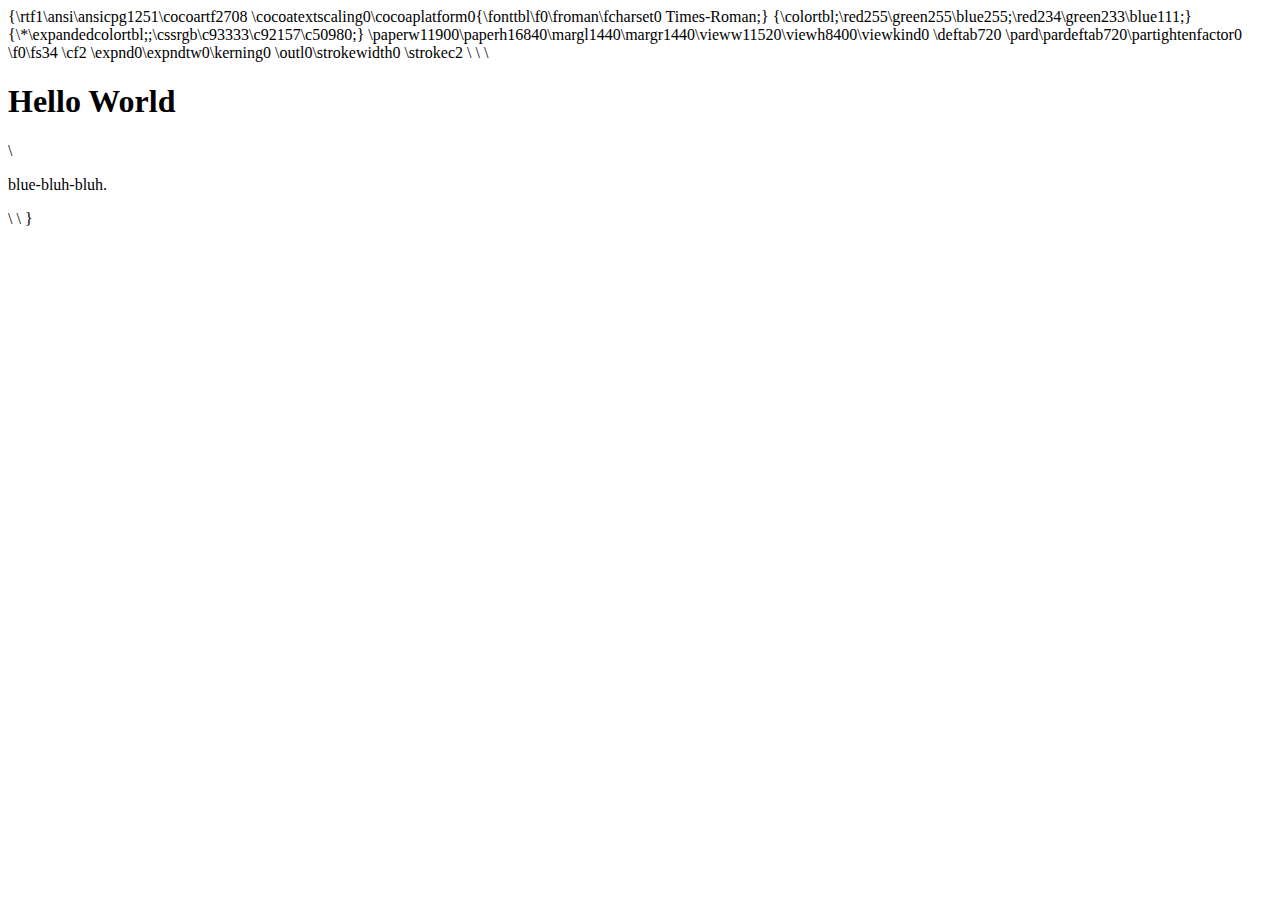
==== index.html @ 49db127b "Add files via upload" ====
{\rtf1\ansi\ansicpg1251\cocoartf2708
\cocoatextscaling0\cocoaplatform0{\fonttbl\f0\froman\fcharset0 Times-Roman;}
{\colortbl;\red255\green255\blue255;\red234\green233\blue111;}
{\*\expandedcolortbl;;\cssrgb\c93333\c92157\c50980;}
\paperw11900\paperh16840\margl1440\margr1440\vieww11520\viewh8400\viewkind0
\deftab720
\pard\pardeftab720\partightenfactor0

\f0\fs34 \cf2 \expnd0\expndtw0\kerning0
\outl0\strokewidth0 \strokec2 <!DOCTYPE html>\
<html>\
<body>\
<h1>Hello World</h1>\
<p>blue-bluh-bluh.</p>\
</body>\
</html>}
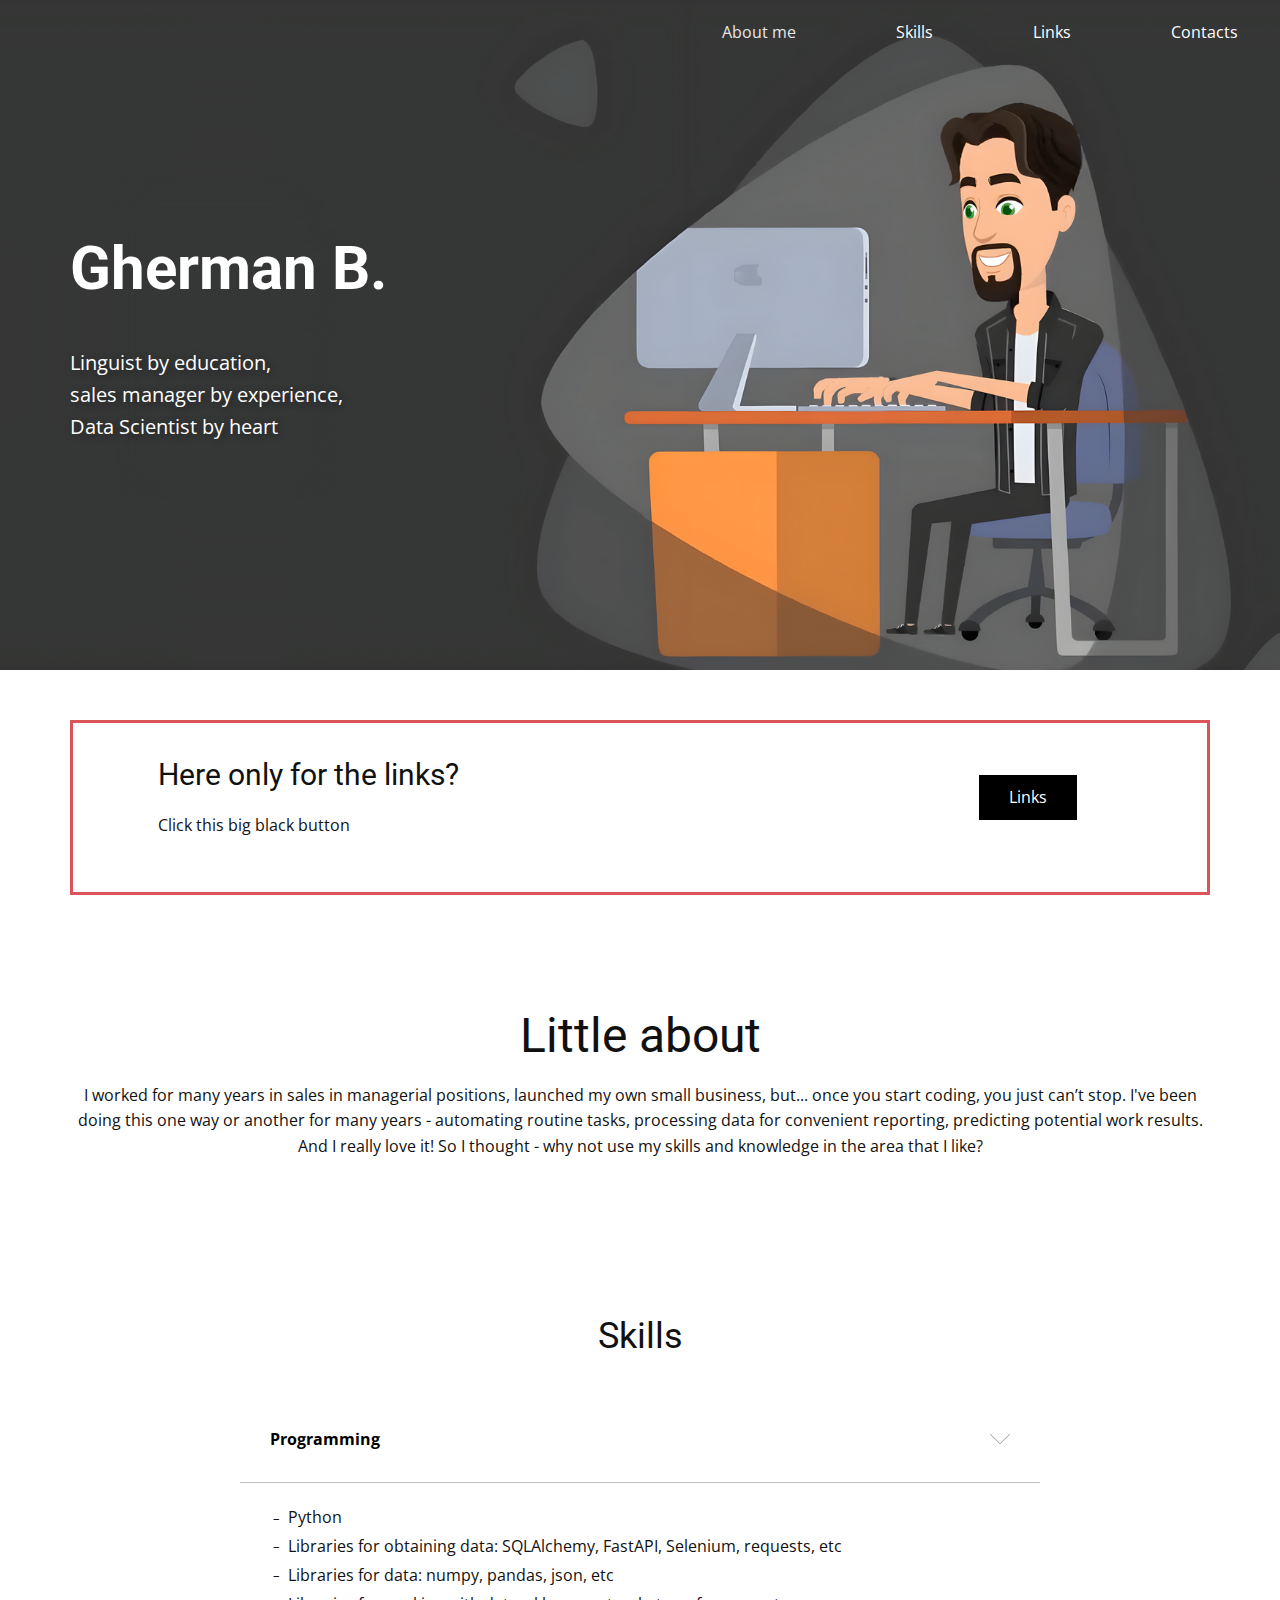
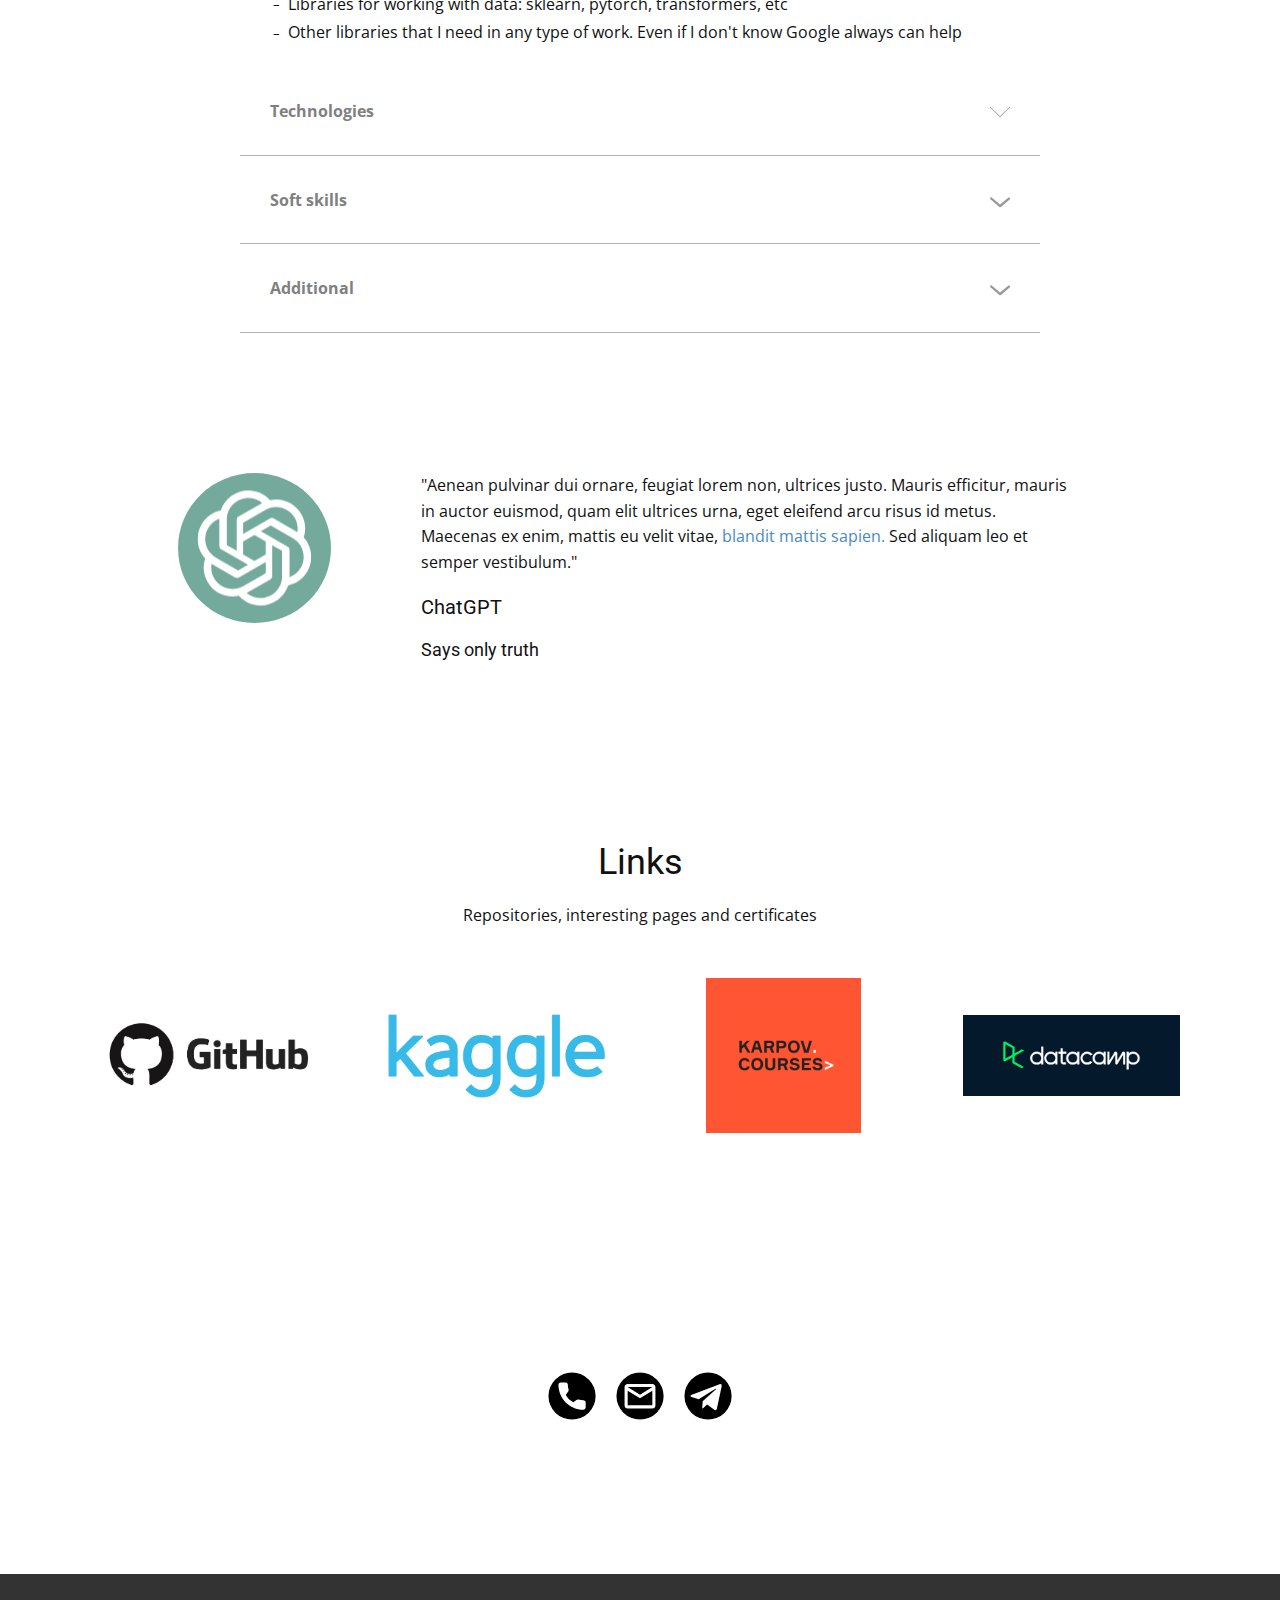
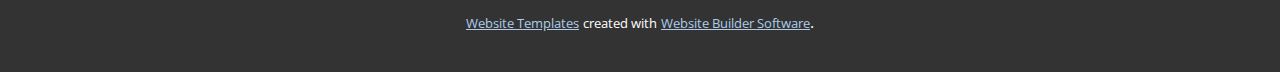
==== commit 28cb1cc6: "Add files via upload" ====
--- a/index.html
+++ b/index.html
@@ -1,16 +1,380 @@
-{\rtf1\ansi\ansicpg1251\cocoartf2708
-\cocoatextscaling0\cocoaplatform0{\fonttbl\f0\froman\fcharset0 Times-Roman;}
-{\colortbl;\red255\green255\blue255;\red234\green233\blue111;}
-{\*\expandedcolortbl;;\cssrgb\c93333\c92157\c50980;}
-\paperw11900\paperh16840\margl1440\margr1440\vieww11520\viewh8400\viewkind0
-\deftab720
-\pard\pardeftab720\partightenfactor0
-
-\f0\fs34 \cf2 \expnd0\expndtw0\kerning0
-\outl0\strokewidth0 \strokec2 <!DOCTYPE html>\
-<html>\
-<body>\
-<h1>Hello World</h1>\
-<p>blue-bluh-bluh.</p>\
-</body>\
-</html>}+<!DOCTYPE html>
+<html style="font-size: 16px;" lang="ru"><head>
+    <meta name="viewport" content="width=device-width, initial-scale=1.0">
+    <meta charset="utf-8">
+    <meta name="keywords" content="​Gherman Bozhko, Sample Headline, Skills, Links, Contacts">
+    <meta name="description" content="">
+    <title>Главная</title>
+    <link rel="stylesheet" href="nicepage.css" media="screen">
+<link rel="stylesheet" href="Главная.css" media="screen">
+    <script class="u-script" type="text/javascript" src="jquery.js" defer=""></script>
+    <script class="u-script" type="text/javascript" src="nicepage.js" defer=""></script>
+    <meta name="generator" content="Nicepage 5.6.9, nicepage.com">
+    <link id="u-theme-google-font" rel="stylesheet" href="https://fonts.googleapis.com/css?family=Roboto:100,100i,300,300i,400,400i,500,500i,700,700i,900,900i|Open+Sans:300,300i,400,400i,500,500i,600,600i,700,700i,800,800i">
+    
+    
+    
+    
+    
+    
+    
+    
+    <script type="application/ld+json">{
+		"@context": "http://schema.org",
+		"@type": "Organization",
+		"name": ""
+}</script>
+    <meta name="theme-color" content="#478ac9">
+    <meta property="og:title" content="Главная">
+    <meta property="og:type" content="website">
+  <meta data-intl-tel-input-cdn-path="intlTelInput/"></head>
+  <body data-home-page="Главная.html" data-home-page-title="Главная" class="u-body u-overlap u-xl-mode" data-lang="ru"><header class="u-clearfix u-header u-valign-middle u-header" id="sec-0383"><nav class="u-menu u-menu-one-level u-offcanvas u-menu-1">
+        <div class="menu-collapse">
+          <a class="u-button-style u-custom-color u-custom-text-color u-nav-link" href="#">
+            <svg class="u-svg-link" viewBox="0 0 24 24"><use xmlns:xlink="http://www.w3.org/1999/xlink" xlink:href="#svg-2e37"></use></svg>
+            <svg class="u-svg-content" version="1.1" id="svg-2e37" viewBox="0 0 16 16" x="0px" y="0px" xmlns:xlink="http://www.w3.org/1999/xlink" xmlns="http://www.w3.org/2000/svg"><g><rect y="1" width="16" height="2"></rect><rect y="7" width="16" height="2"></rect><rect y="13" width="16" height="2"></rect>
+</g></svg>
+          </a>
+        </div>
+        <div class="u-custom-menu u-nav-container">
+          <ul class="u-nav u-unstyled u-nav-1"><li class="u-nav-item"><a class="u-button-style u-nav-link u-text-white" href="Главная.html#carousel_b195" style="padding: 24px 50px;">About me</a>
+</li><li class="u-nav-item"><a class="u-button-style u-nav-link u-text-white" href="Главная.html#sec-d1c3" style="padding: 24px 50px;">Skills</a>
+</li><li class="u-nav-item"><a class="u-button-style u-nav-link u-text-white" href="Главная.html#sec-1543" style="padding: 24px 50px;">Links</a>
+</li><li class="u-nav-item"><a class="u-button-style u-nav-link u-text-white" href="Главная.html#sec-2465" style="padding: 24px 42px 24px 50px;">Contacts</a>
+</li></ul>
+        </div>
+        <div class="u-custom-menu u-nav-container-collapse">
+          <div class="u-black u-container-style u-inner-container-layout u-opacity u-opacity-95 u-sidenav">
+            <div class="u-inner-container-layout u-sidenav-overflow">
+              <div class="u-menu-close"></div>
+              <ul class="u-align-center u-nav u-popupmenu-items u-unstyled u-nav-2"><li class="u-nav-item"><a class="u-button-style u-nav-link" href="Главная.html#carousel_b195">About me</a>
+</li><li class="u-nav-item"><a class="u-button-style u-nav-link" href="Главная.html#sec-d1c3">Skills</a>
+</li><li class="u-nav-item"><a class="u-button-style u-nav-link" href="Главная.html#sec-1543">Links</a>
+</li><li class="u-nav-item"><a class="u-button-style u-nav-link" href="Главная.html#sec-2465">Contacts</a>
+</li></ul>
+            </div>
+          </div>
+          <div class="u-black u-menu-overlay u-opacity u-opacity-70"></div>
+        </div>
+      </nav></header>
+    <section class="u-align-center u-clearfix u-container-align-left-lg u-container-align-left-xl u-container-align-left-xxl u-image u-uploaded-video u-section-1" id="carousel_b195" data-image-width="3840" data-image-height="1832">
+      <div class="u-clearfix u-sheet u-valign-middle-xxl u-sheet-1">
+        <h1 class="u-align-left u-text u-text-body-alt-color u-text-1"><b> Gherman B.</b>
+        </h1>
+        <p class="u-align-left u-large-text u-text u-text-body-alt-color u-text-variant u-text-2"> Linguist by education,&nbsp;<br>sales manager by experience,&nbsp;<br>Data Scientist by heart
+        </p>
+      </div>
+      <style data-mode="XXL" data-visited="true">@media (max-width: 0px) {
+  .u-block-a1af-31 {
+    background-image: linear-gradient(0deg, rgba(0,0,0,0.1), rgba(0,0,0,0.1)), url("images/cvvcv-min.jpg");
+    background-position: 50% 50%;
+  }
+  .u-section-1 .u-sheet-1 {
+    min-height: 702px;
+  }
+  .u-section-1 .u-text-1 {
+    margin-top: 60px;
+    margin-right: 518px;
+    margin-bottom: 0;
+    margin-left: 0;
+    font-weight: 700;
+  }
+  .u-section-1 .u-text-2 {
+    text-shadow: 2px 2px 8px rgba(0,0,0,0.4);
+    margin-top: 45px;
+    margin-right: 678px;
+    margin-bottom: 0;
+    margin-left: 0;
+  }
+  .u-block-a1af-55 {
+    font-size: 1.125rem;
+    margin-top: 32px;
+    margin-right: auto;
+    margin-bottom: 0;
+    margin-left: 0;
+  }
+  .u-block-a1af-56 {
+    border-style: solid;
+    padding-top: 0;
+    padding-bottom: 0;
+    padding-left: 0;
+    padding-right: 0;
+  }
+   .u-section-1 {
+    font-weight: 700;
+    text-transform: uppercase;
+    font-size: 1rem;
+    letter-spacing: 3px;
+    background-image: none;
+    border-style: solid;
+    align-self: center;
+    margin-top: 45px;
+    margin-right: auto;
+    margin-bottom: 60px;
+    margin-left: 0;
+    padding-top: 17px;
+    padding-right: 46px;
+    padding-bottom: 17px;
+    padding-left: 45px;
+  }
+  .u-block-a1af-60 {
+    font-size: 1.2667em;
+    vertical-align: 0px;
+  }
+}</style>
+    </section>
+    <section class="u-clearfix u-section-2" id="sec-2b95">
+      <div class="u-clearfix u-sheet u-sheet-1">
+        <div class="u-align-left u-border-3 u-border-color-2-base u-expanded-width u-left-0 u-shape u-shape-1"></div>
+        <div class="u-clearfix u-layout-wrap u-layout-wrap-1">
+          <div class="u-layout">
+            <div class="u-layout-row">
+              <div class="u-align-center-sm u-align-center-xs u-align-left-lg u-align-left-md u-align-left-xl u-container-style u-layout-cell u-left-cell u-size-43 u-layout-cell-1">
+                <div class="u-container-layout u-valign-middle u-container-layout-1">
+                  <h3 class="u-text u-text-default u-text-1">Here only for the links?</h3>
+                  <p class="u-text u-text-2">Click this big black button</p>
+                </div>
+              </div>
+              <div class="u-align-left u-container-style u-layout-cell u-right-cell u-size-17 u-layout-cell-2">
+                <div class="u-container-layout u-valign-middle u-container-layout-2">
+                  <a href="#" class="u-black u-btn u-button-style u-btn-1">Links<br>
+                  </a>
+                </div>
+              </div>
+            </div>
+          </div>
+        </div>
+      </div>
+    </section>
+    <section class="u-align-left u-clearfix u-section-3" id="sec-bc5b">
+      <div class="u-clearfix u-sheet u-sheet-1">
+        <div class="fr-view u-clearfix u-rich-text u-text u-text-1">
+          <h1 style="text-align: center;">Little about</h1>
+          <p style="text-align: center;">I worked for many years in sales in managerial positions, launched my own small business, but... once you start coding, you just can’t stop. I've been doing this one way or another for many years - automating routine tasks, processing data for convenient reporting, predicting potential work results. And I really love it! So I thought - why not use my skills and knowledge in the area that I like?</p>
+        </div>
+      </div>
+    </section>
+    <section class="u-align-center u-clearfix u-white u-section-4" id="sec-d1c3">
+      <div class="u-clearfix u-sheet u-valign-top u-sheet-1">
+        <h2 class="u-text u-text-default u-text-1">Skills<br>
+        </h2>
+        <div class="u-accordion u-spacing-2 u-accordion-1">
+          <div class="u-accordion-item">
+            <a class="active u-accordion-link u-border-1 u-border-active-grey-25 u-border-grey-30 u-border-hover-grey-30 u-border-no-left u-border-no-right u-border-no-top u-button-style u-text-active-black u-text-grey-50 u-text-hover-black u-accordion-link-1" id="link-accordion-7c0e" aria-controls="accordion-7c0e" aria-selected="true">
+              <span class="u-accordion-link-text">Programming</span><span class="u-accordion-link-icon u-icon u-text-grey-40 u-icon-1"><svg class="u-svg-link" preserveAspectRatio="xMidYMin slice" viewBox="0 0 512 512" style=""><use xmlns:xlink="http://www.w3.org/1999/xlink" xlink:href="#svg-efea"></use></svg><svg xmlns="http://www.w3.org/2000/svg" xmlns:xlink="http://www.w3.org/1999/xlink" version="1.1" xml:space="preserve" class="u-svg-content" viewBox="0 0 512 512" x="0px" y="0px" id="svg-efea" style="enable-background:new 0 0 512 512;"><g><g><path d="M509.121,125.966c-3.838-3.838-10.055-3.838-13.893,0L256.005,365.194L16.771,125.966c-3.838-3.838-10.055-3.838-13.893,0    c-3.838,3.838-3.838,10.055,0,13.893l246.18,246.175c1.842,1.842,4.337,2.878,6.947,2.878c2.61,0,5.104-1.036,6.946-2.878    l246.17-246.175C512.959,136.021,512.959,129.804,509.121,125.966z"></path>
+</g>
+</g></svg></span>
+            </a>
+            <div class="u-accordion-active u-accordion-pane u-align-left u-container-style u-accordion-pane-1" id="accordion-7c0e" aria-labelledby="link-accordion-7c0e">
+              <div class="u-container-layout u-valign-top u-container-layout-1">
+                <ul class="u-custom-list u-text u-text-2">
+                  <li>
+                    <div class="u-list-icon">
+                      <div xmlns="http://www.w3.org/2000/svg" xmlns:xlink="http://www.w3.org/1999/xlink" version="1.1" xml:space="preserve" class="u-svg-content">–</div>
+                    </div>Python
+                  </li>
+                  <li>
+                    <div class="u-list-icon">
+                      <div xmlns="http://www.w3.org/2000/svg" xmlns:xlink="http://www.w3.org/1999/xlink" version="1.1" xml:space="preserve" class="u-svg-content">–</div>
+                    </div>Libraries for obtaining data: SQLAlchemy, FastAPI, Selenium, requests, etc
+                  </li>
+                  <li>
+                    <div class="u-list-icon">
+                      <div xmlns="http://www.w3.org/2000/svg" xmlns:xlink="http://www.w3.org/1999/xlink" version="1.1" xml:space="preserve" class="u-svg-content">–</div>
+                    </div>Libraries for data: numpy, pandas, json, etc
+                  </li>
+                  <li>
+                    <div class="u-list-icon">
+                      <div xmlns="http://www.w3.org/2000/svg" xmlns:xlink="http://www.w3.org/1999/xlink" version="1.1" xml:space="preserve" class="u-svg-content">–</div>
+                    </div>Libraries for working with data: sklearn, pytorch, transformers, etc
+                  </li>
+                  <li>
+                    <div class="u-list-icon">
+                      <div xmlns="http://www.w3.org/2000/svg" xmlns:xlink="http://www.w3.org/1999/xlink" version="1.1" xml:space="preserve" class="u-svg-content">–</div>
+                    </div>Other libraries that I need in any type of work. Even if I don't know Google always can help
+                  </li>
+                </ul>
+              </div>
+            </div>
+          </div>
+          <div class="u-accordion-item">
+            <a class="u-accordion-link u-border-1 u-border-active-grey-25 u-border-grey-30 u-border-hover-grey-30 u-border-no-left u-border-no-right u-border-no-top u-button-style u-text-active-black u-text-grey-50 u-text-hover-black u-accordion-link-2" id="link-accordion-05cb" aria-controls="accordion-05cb" aria-selected="false">
+              <span class="u-accordion-link-text">Technologies<br>
+              </span><span class="u-accordion-link-icon u-icon u-text-grey-40 u-icon-2"><svg class="u-svg-link" preserveAspectRatio="xMidYMin slice" viewBox="0 0 512 512" style=""><use xmlns:xlink="http://www.w3.org/1999/xlink" xlink:href="#svg-6ce4"></use></svg><svg xmlns="http://www.w3.org/2000/svg" xmlns:xlink="http://www.w3.org/1999/xlink" version="1.1" xml:space="preserve" class="u-svg-content" viewBox="0 0 512 512" x="0px" y="0px" id="svg-6ce4" style="enable-background:new 0 0 512 512;"><g><g><path d="M509.121,125.966c-3.838-3.838-10.055-3.838-13.893,0L256.005,365.194L16.771,125.966c-3.838-3.838-10.055-3.838-13.893,0    c-3.838,3.838-3.838,10.055,0,13.893l246.18,246.175c1.842,1.842,4.337,2.878,6.947,2.878c2.61,0,5.104-1.036,6.946-2.878    l246.17-246.175C512.959,136.021,512.959,129.804,509.121,125.966z"></path>
+</g>
+</g></svg></span>
+            </a>
+            <div class="u-accordion-pane u-align-left u-container-style u-accordion-pane-2" id="accordion-05cb" aria-labelledby="link-accordion-05cb">
+              <div class="u-container-layout u-container-layout-2">
+                <ul class="u-custom-list u-text u-text-3">
+                  <li>
+                    <div class="u-list-icon">
+                      <div xmlns="http://www.w3.org/2000/svg" xmlns:xlink="http://www.w3.org/1999/xlink" version="1.1" xml:space="preserve" class="u-svg-content">–</div>
+                    </div>Linux
+                  </li>
+                  <li>
+                    <div class="u-list-icon">
+                      <div xmlns="http://www.w3.org/2000/svg" xmlns:xlink="http://www.w3.org/1999/xlink" version="1.1" xml:space="preserve" class="u-svg-content">–</div>
+                    </div>Docker
+                  </li>
+                  <li>
+                    <div class="u-list-icon">
+                      <div xmlns="http://www.w3.org/2000/svg" xmlns:xlink="http://www.w3.org/1999/xlink" version="1.1" xml:space="preserve" class="u-svg-content">–</div>
+                    </div>Git
+                  </li>
+                  <li>
+                    <div class="u-list-icon">
+                      <div xmlns="http://www.w3.org/2000/svg" xmlns:xlink="http://www.w3.org/1999/xlink" version="1.1" xml:space="preserve" class="u-svg-content">–</div>
+                    </div>Pyspark
+                  </li>
+                  <li>
+                    <div class="u-list-icon">
+                      <div xmlns="http://www.w3.org/2000/svg" xmlns:xlink="http://www.w3.org/1999/xlink" version="1.1" xml:space="preserve" class="u-svg-content">–</div>
+                    </div>Clickhouse, PostgreSQL
+                  </li>
+                </ul>
+              </div>
+            </div>
+          </div>
+          <div class="u-accordion-item">
+            <a class="u-accordion-link u-border-1 u-border-active-grey-25 u-border-grey-30 u-border-hover-grey-30 u-border-no-left u-border-no-right u-border-no-top u-button-style u-text-active-black u-text-grey-50 u-text-hover-black u-accordion-link-3" id="link-bc52" aria-controls="bc52" aria-selected="false">
+              <span class="u-accordion-link-text">Soft skills</span><span class="u-accordion-link-icon u-icon u-text-grey-40 u-icon-3"><svg class="u-svg-link" preserveAspectRatio="xMidYMin slice" viewBox="0 0 16 16" style=""><use xmlns:xlink="http://www.w3.org/1999/xlink" xlink:href="#svg-3b25"></use></svg><svg class="u-svg-content" viewBox="0 0 16 16" x="0px" y="0px" id="svg-3b25"><path d="M8,10.7L1.6,5.3c-0.4-0.4-1-0.4-1.3,0c-0.4,0.4-0.4,0.9,0,1.3l7.2,6.1c0.1,0.1,0.4,0.2,0.6,0.2s0.4-0.1,0.6-0.2l7.1-6
+	c0.4-0.4,0.4-0.9,0-1.3c-0.4-0.4-1-0.4-1.3,0L8,10.7z"></path></svg></span>
+            </a>
+            <div class="u-accordion-pane u-align-left u-container-style u-accordion-pane-3" id="bc52" aria-labelledby="link-bc52">
+              <div class="u-container-layout u-container-layout-3">
+                <ul class="u-custom-list u-text u-text-default u-text-4">
+                  <li>
+                    <div class="u-list-icon">
+                      <div>●</div>
+                    </div>Management
+                  </li>
+                  <li>
+                    <div class="u-list-icon">
+                      <div>●</div>
+                    </div>Presentation
+                  </li>
+                  <li>
+                    <div class="u-list-icon">
+                      <div>●</div>
+                    </div>Teaching
+                  </li>
+                </ul>
+              </div>
+            </div>
+          </div>
+          <div class="u-accordion-item">
+            <a class="u-accordion-link u-border-1 u-border-active-grey-25 u-border-grey-30 u-border-hover-grey-30 u-border-no-left u-border-no-right u-border-no-top u-button-style u-text-active-black u-text-grey-50 u-text-hover-black u-accordion-link-4" id="link-038f" aria-controls="038f" aria-selected="false">
+              <span class="u-accordion-link-text">Additional</span><span class="u-accordion-link-icon u-icon u-text-grey-40 u-icon-4"><svg class="u-svg-link" preserveAspectRatio="xMidYMin slice" viewBox="0 0 16 16" style=""><use xmlns:xlink="http://www.w3.org/1999/xlink" xlink:href="#svg-9048"></use></svg><svg class="u-svg-content" viewBox="0 0 16 16" x="0px" y="0px" id="svg-9048"><path d="M8,10.7L1.6,5.3c-0.4-0.4-1-0.4-1.3,0c-0.4,0.4-0.4,0.9,0,1.3l7.2,6.1c0.1,0.1,0.4,0.2,0.6,0.2s0.4-0.1,0.6-0.2l7.1-6
+	c0.4-0.4,0.4-0.9,0-1.3c-0.4-0.4-1-0.4-1.3,0L8,10.7z"></path></svg></span>
+            </a>
+            <div class="u-accordion-pane u-align-left u-container-style u-accordion-pane-4" id="038f" aria-labelledby="link-038f">
+              <div class="u-container-layout u-container-layout-4">
+                <ul class="u-text u-text-default u-text-5">
+                  <li>Languages: English - C1, Spanish - B2</li>
+                  <li>Business KPI understanding</li>
+                  <li>Creativity</li>
+                  <li>Memes making :)</li>
+                </ul>
+              </div>
+            </div>
+          </div>
+        </div>
+      </div>
+    </section>
+    <section class="u-clearfix u-section-5" id="sec-777d">
+      <div class="u-clearfix u-sheet u-sheet-1">
+        <div class="u-clearfix u-expanded-width-md u-expanded-width-sm u-expanded-width-xs u-gutter-0 u-layout-wrap u-layout-wrap-1">
+          <div class="u-layout">
+            <div class="u-layout-row">
+              <div class="u-align-center-sm u-align-center-xs u-align-left-lg u-align-left-md u-align-left-xl u-container-style u-layout-cell u-left-cell u-size-13 u-layout-cell-1">
+                <div class="u-container-layout u-valign-middle-sm u-valign-middle-xs u-valign-top-lg u-valign-top-xl u-container-layout-1">
+                  <div alt="" class="u-align-left u-expanded-width-lg u-expanded-width-md u-expanded-width-xl u-image u-image-circle u-image-1" src="" data-image-width="2406" data-image-height="2406"></div>
+                </div>
+              </div>
+              <div class="u-align-center-sm u-align-center-xs u-align-left-lg u-align-left-md u-align-left-xl u-container-style u-layout-cell u-right-cell u-size-47 u-layout-cell-2">
+                <div class="u-container-layout u-valign-top u-container-layout-2">
+                  <p class="u-text u-text-1">"Aenean pulvinar dui ornare, feugiat lorem non, ultrices justo. Mauris efficitur, mauris in auctor euismod, quam elit ultrices urna, eget eleifend arcu risus id metus. Maecenas ex enim, mattis eu velit vitae, <a href="" class="u-btn u-button-style u-none u-text-palette-1-base u-btn-1">blandit mattis sapien.</a> Sed aliquam leo et semper vestibulum." 
+                  </p>
+                  <h5 class="u-text u-text-2">ChatGPT</h5>
+                  <h6 class="u-text u-text-3">Says only truth</h6>
+                </div>
+              </div>
+            </div>
+          </div>
+        </div>
+      </div>
+    </section>
+    <section class="u-align-center u-clearfix u-section-6" id="sec-1543">
+      <div class="u-clearfix u-sheet u-sheet-1">
+        <h2 class="u-text u-text-default u-text-1">Links</h2>
+        <p class="u-text u-text-2">Repositories, interesting pages and certificates</p>
+        <div class="u-expanded-width u-list u-list-1">
+          <div class="u-repeater u-repeater-1">
+            <div class="u-container-style u-list-item u-repeater-item" data-href="https://github.com/GhermanB/" data-target="_blank">
+              <div class="u-container-layout u-similar-container u-container-layout-1">
+                <img alt="" class="u-expanded-width u-image u-image-contain u-image-default u-image-1" data-image-width="1150" data-image-height="465" src="images/pngimg.com-github_PNG15.png">
+              </div>
+            </div>
+            <div class="u-container-style u-list-item u-repeater-item" data-href="https://www.kaggle.com/ghermanb" data-target="_blank">
+              <div class="u-container-layout u-similar-container u-container-layout-2">
+                <img alt="" class="u-expanded-width u-image u-image-contain u-image-default u-image-2" data-image-width="668" data-image-height="258" src="images/Kaggle_logo.png">
+              </div>
+            </div>
+            <div class="u-container-style u-list-item u-repeater-item" data-href="https://lab.karpov.courses/live_certificate/5e256c0e-0bf7-46e7-8989-8a14fe98bd69/" data-target="_blank">
+              <div class="u-container-layout u-similar-container u-container-layout-3">
+                <img alt="" class="u-expanded-width u-image u-image-contain u-image-default u-image-3" data-image-width="1680" data-image-height="1680" src="images/logo_DS.png">
+              </div>
+            </div>
+            <div class="u-container-style u-list-item u-repeater-item" data-href="https://www.datacamp.com/profile/ghermanb" data-target="_blank">
+              <div class="u-container-layout u-similar-container u-container-layout-4">
+                <img alt="" class="u-expanded-width u-image u-image-contain u-image-default u-image-4" data-image-width="1200" data-image-height="450" src="images/DC_New_mugdv8.webp">
+              </div>
+            </div>
+          </div>
+        </div>
+      </div>
+    </section>
+    <section class="u-clearfix u-section-7" id="sec-2465">
+      <div class="u-clearfix u-sheet u-valign-middle u-sheet-1">
+        <div class="u-clearfix u-expanded-width u-layout-wrap u-layout-wrap-1">
+          <div class="u-gutter-0 u-layout">
+            <div class="u-layout-row">
+              <div class="u-align-left-sm u-align-left-xs u-align-right-lg u-align-right-md u-align-right-xl u-container-style u-layout-cell u-right-cell u-size-60 u-layout-cell-1">
+                <div class="u-container-layout u-valign-middle u-container-layout-1">
+                  <div class="u-social-icons u-spacing-20 u-social-icons-1">
+                    <a class="u-social-url" target="_blank" data-type="Phone" title="Phone" href="tel:+79962300711"><span class="u-icon u-social-icon u-social-phone u-text-black u-icon-1"><svg class="u-svg-link" preserveAspectRatio="xMidYMin slice" viewBox="0 0 112 112" style=""><use xmlns:xlink="http://www.w3.org/1999/xlink" xlink:href="#svg-79ac"></use></svg><svg class="u-svg-content" viewBox="0 0 112 112" x="0" y="0" id="svg-79ac"><circle fill="currentColor" cx="56.1" cy="56.1" r="55"></circle><path fill="#FFFFFF" d="M82.7,66c-3.9,0-7.7-0.6-11.3-1.8c-1.8-0.6-4,0-5,1.1l-7.1,5.4c-8.3-4.4-13.4-9.5-17.7-17.7l5.2-7
+	c1.4-1.4,1.8-3.3,1.3-5.2c-1.2-3.6-1.8-7.5-1.8-11.3c0-2.8-2.3-5.1-5.1-5.1H29.5c-2.8,0-5.1,2.3-5.1,5.1c0,32.2,26.2,58.4,58.4,58.4
+	c2.8,0,5.1-2.3,5.1-5.1V71.1C87.8,68.3,85.6,66,82.7,66z"></path></svg></span>
+                    </a>
+                    <a class="u-social-url" target="_blank" data-type="Email" title="Email" href="mailto:bozhko.gherman@gmail.com"><span class="u-icon u-social-email u-social-icon u-text-black u-icon-2"><svg class="u-svg-link" preserveAspectRatio="xMidYMin slice" viewBox="0 0 112 112" style=""><use xmlns:xlink="http://www.w3.org/1999/xlink" xlink:href="#svg-de93"></use></svg><svg class="u-svg-content" viewBox="0 0 112 112" x="0" y="0" id="svg-de93"><circle fill="currentColor" cx="56.1" cy="56.1" r="55"></circle><path id="path3864" fill="#FFFFFF" d="M27.2,28h57.6c4,0,7.2,3.2,7.2,7.2l0,0v42.7c0,3.9-3.2,7.2-7.2,7.2l0,0H27.2
+	c-4,0-7.2-3.2-7.2-7.2V35.2C20,31.1,23.2,28,27.2,28 M56,52.9l28.8-17.8H27.2L56,52.9 M27.2,77.7h57.6V43.5L56,61.3L27.2,43.5V77.7z
+	"></path></svg></span>
+                    </a>
+                    <a class="u-social-url" target="_blank" data-type="Telegram" title="Telegram" href="https://t.me/ghermanb"><span class="u-icon u-social-icon u-social-telegram u-text-black u-icon-3"><svg class="u-svg-link" preserveAspectRatio="xMidYMin slice" viewBox="0 0 112 112" style=""><use xmlns:xlink="http://www.w3.org/1999/xlink" xlink:href="#svg-7a63"></use></svg><svg class="u-svg-content" viewBox="0 0 112 112" x="0" y="0" id="svg-7a63"><circle fill="currentColor" cx="56.1" cy="56.1" r="55"></circle><path fill="#FFFFFF" d="M18.4,53.2l64.7-24.9c3-1.1,5.6,0.7,4.7,5.3l0,0l-11,51.8c-0.8,3.7-3,4.6-6.1,2.8L53.9,75.8l-8.1,7.8
+	c-0.9,0.9-1.7,1.6-3.4,1.6l1.2-17l31.1-28c1.4-1.2-0.3-1.9-2.1-0.7L34.2,63.7l-16.6-5.2C14,57.4,14,54.9,18.4,53.2L18.4,53.2z"></path></svg></span>
+                    </a>
+                  </div>
+                </div>
+              </div>
+            </div>
+          </div>
+        </div>
+      </div>
+    </section>
+    
+    
+    
+    <section class="u-backlink u-clearfix u-grey-80">
+      <a class="u-link" href="https://nicepage.com/website-templates" target="_blank">
+        <span>Website Templates</span>
+      </a>
+      <p class="u-text">
+        <span>created with</span>
+      </p>
+      <a class="u-link" href="" target="_blank">
+        <span>Website Builder Software</span>
+      </a>. 
+    </section>
+  
+</body></html>--- a/nicepage.css
+++ b/nicepage.css
@@ -0,0 +1,41360 @@
+@charset "UTF-8";
+.u-hidden-block {
+  visibility: hidden!important;
+}
+.u-locked-block {
+  pointer-events: none!important;
+}
+/*! normalize.css v4.1.1 | MIT License | github.com/necolas/normalize.css */
+html {
+  font-family: sans-serif;
+  -ms-text-size-adjust: 100%;
+  -webkit-text-size-adjust: 100%;
+}
+body {
+  margin: 0;
+}
+article,
+aside,
+details,
+figcaption,
+figure,
+footer,
+header,
+main,
+menu,
+nav,
+section,
+summary {
+  display: block;
+}
+audio,
+canvas,
+progress,
+video {
+  display: inline-block;
+}
+audio:not([controls]) {
+  display: none;
+  height: 0;
+}
+progress {
+  vertical-align: baseline;
+}
+template,
+[hidden] {
+  display: none;
+}
+a {
+  background-color: transparent;
+  -webkit-text-decoration-skip: objects;
+}
+a:active,
+a:hover {
+  outline-width: 0;
+}
+abbr[title] {
+  border-bottom: none;
+  text-decoration: underline;
+}
+b,
+strong {
+  font-weight: inherit;
+  font-weight: bold;
+}
+dfn {
+  font-style: italic;
+}
+h1 {
+  font-size: 2em;
+  margin: 0.67em 0;
+}
+mark {
+  background-color: #ff0;
+  color: #000;
+}
+small {
+  font-size: 80%;
+}
+sub,
+sup {
+  font-size: 75%;
+  line-height: 0;
+  position: relative;
+  vertical-align: baseline;
+}
+sub {
+  bottom: -0.25em;
+}
+sup {
+  top: -0.5em;
+}
+img {
+  border-style: none;
+}
+svg:not(:root) {
+  overflow: hidden;
+}
+code,
+kbd,
+pre,
+samp {
+  font-family: monospace,monospace;
+  font-size: 1em;
+}
+hr {
+  box-sizing: content-box;
+  height: 0;
+  overflow: visible;
+}
+button,
+input,
+optgroup,
+select,
+textarea {
+  color: inherit;
+  font: inherit;
+  margin: 0;
+}
+optgroup {
+  font-weight: 700;
+}
+button,
+input {
+  overflow: visible;
+}
+button,
+select {
+  text-transform: none;
+}
+button,
+html [type="button"],
+[type="reset"],
+[type="submit"] {
+  -webkit-appearance: button;
+}
+button::-moz-focus-inner,
+[type="button"]::-moz-focus-inner,
+[type="reset"]::-moz-focus-inner,
+[type="submit"]::-moz-focus-inner {
+  border-style: none;
+  padding: 0;
+}
+button:-moz-focusring,
+[type="button"]:-moz-focusring,
+[type="reset"]:-moz-focusring,
+[type="submit"]:-moz-focusring {
+  outline: 1px dotted ButtonText;
+}
+fieldset {
+  border: 1px solid silver;
+  margin: 0 2px;
+  padding: 0.35em 0.625em 0.75em;
+}
+legend {
+  box-sizing: border-box;
+  color: inherit;
+  display: table;
+  max-width: 100%;
+  padding: 0;
+  white-space: normal;
+}
+textarea {
+  overflow: auto;
+  outline: none;
+}
+button,
+select,
+input,
+textarea {
+  outline: none;
+}
+[type="checkbox"],
+[type="radio"] {
+  box-sizing: border-box;
+  padding: 0;
+}
+[type="number"]::-webkit-inner-spin-button,
+[type="number"]::-webkit-outer-spin-button {
+  height: auto;
+}
+[type="search"] {
+  -webkit-appearance: textfield;
+  outline-offset: -2px;
+}
+[type="search"]::-webkit-search-cancel-button,
+[type="search"]::-webkit-search-decoration {
+  -webkit-appearance: none;
+}
+::-webkit-input-placeholder {
+  color: inherit;
+  opacity: 0.54;
+}
+::-webkit-file-upload-button {
+  -webkit-appearance: button;
+  font: inherit;
+}
+ul,
+ol {
+  padding-left: 20px;
+}
+/* Fade effect */
+/* Over effect */
+/* Slide effect */
+/* Over and Slide effect */
+/* Flip Left effect */
+/* Flip Right effect */
+/* Flip Top effect */
+/* Flip Bottom effect */
+/* Wobble Left effect */
+/* Wobble Right effect */
+/* Wobble top effect */
+/* Wobble bottom effect */
+/* Zoom and Rotate Effects */
+/* Utility */
+.u-over-slide {
+  position: absolute;
+  left: 0;
+  top: 0;
+  width: 100%;
+  height: 100%;
+}
+.u-background-effect {
+  overflow: hidden;
+}
+.u-background-effect ~ .u-container-layout {
+  cursor: pointer;
+}
+/* Fade effect */
+.u-effect-fade .u-over-slide {
+  opacity: 0;
+  transition: all 500ms ease;
+}
+.u-effect-fade:hover .u-over-slide,
+.u-effect-fade.u-effect-active .u-over-slide {
+  opacity: 1;
+}
+/* Over effect */
+.u-effect-over-left .u-over-slide {
+  transform: translate(-100%, 0);
+  transition: all 500ms ease;
+}
+.u-effect-over-left:hover .u-over-slide,
+.u-effect-over-left.u-effect-active .u-over-slide {
+  transform: translate(0, 0);
+}
+.u-effect-over-right .u-over-slide {
+  transform: translate(100%, 0);
+  transition: all 500ms ease;
+}
+.u-effect-over-right:hover .u-over-slide,
+.u-effect-over-right.u-effect-active .u-over-slide {
+  transform: translate(0, 0);
+}
+.u-effect-over-top .u-over-slide {
+  transform: translate(0, -100%);
+  transition: all 500ms ease;
+}
+.u-effect-over-top:hover .u-over-slide,
+.u-effect-over-top.u-effect-active .u-over-slide {
+  transform: translate(0, 0);
+}
+.u-effect-over-bottom .u-over-slide {
+  transform: translate(0, 100%);
+  transition: all 500ms ease;
+}
+.u-effect-over-bottom:hover .u-over-slide,
+.u-effect-over-bottom.u-effect-active .u-over-slide {
+  transform: translate(0, 0);
+}
+.u-effect-over-topleft .u-over-slide {
+  transform: translate(-100%, -100%);
+  transition: all 500ms ease;
+}
+.u-effect-over-topleft:hover .u-over-slide,
+.u-effect-over-topleft.u-effect-active .u-over-slide {
+  transform: translate(0, 0);
+}
+.u-effect-over-topright .u-over-slide {
+  transform: translate(100%, -100%);
+  transition: all 500ms ease;
+}
+.u-effect-over-topright:hover .u-over-slide,
+.u-effect-over-topright.u-effect-active .u-over-slide {
+  transform: translate(0, 0);
+}
+.u-effect-over-bottomleft .u-over-slide {
+  transform: translate(-100%, 100%);
+  transition: all 500ms ease;
+}
+.u-effect-over-bottomleft:hover .u-over-slide,
+.u-effect-over-bottomleft.u-effect-active .u-over-slide {
+  transform: translate(0, 0);
+}
+.u-effect-over-bottomright .u-over-slide {
+  transform: translate(100%, 100%);
+  transition: all 500ms ease;
+}
+.u-effect-over-bottomright:hover .u-over-slide,
+.u-effect-over-bottomright.u-effect-active .u-over-slide {
+  transform: translate(0, 0);
+}
+/* Slide effect */
+.u-effect-slide-left .u-over-slide {
+  transform: translate(-100%, 0);
+  transition: all 500ms ease;
+}
+.u-effect-slide-left:hover .u-over-slide,
+.u-effect-slide-left.u-effect-active .u-over-slide {
+  transform: translate(0, 0);
+}
+.u-effect-slide-left .u-back-slide {
+  transition: all 500ms ease;
+}
+.u-effect-slide-left:hover .u-back-slide,
+.u-effect-slide-left.u-effect-active .u-back-slide {
+  transform: translate(100%, 0);
+}
+.u-effect-slide-right .u-over-slide {
+  transform: translate(100%, 0);
+  transition: all 500ms ease;
+}
+.u-effect-slide-right:hover .u-over-slide,
+.u-effect-slide-right.u-effect-active .u-over-slide {
+  transform: translate(0, 0);
+}
+.u-effect-slide-right .u-back-slide {
+  transition: all 500ms ease;
+}
+.u-effect-slide-right:hover .u-back-slide,
+.u-effect-slide-right.u-effect-active .u-back-slide {
+  transform: translate(-100%, 0);
+}
+.u-effect-slide-top .u-over-slide {
+  transform: translate(0, -100%);
+  transition: all 500ms ease;
+}
+.u-effect-slide-top:hover .u-over-slide,
+.u-effect-slide-top.u-effect-active .u-over-slide {
+  transform: translate(0, 0);
+}
+.u-effect-slide-top .u-back-slide {
+  transition: all 500ms ease;
+}
+.u-effect-slide-top:hover .u-back-slide,
+.u-effect-slide-top.u-effect-active .u-back-slide {
+  transform: translate(0, 100%);
+}
+.u-effect-slide-bottom .u-over-slide {
+  transform: translate(0, 100%);
+  transition: all 500ms ease;
+}
+.u-effect-slide-bottom:hover .u-over-slide,
+.u-effect-slide-bottom.u-effect-active .u-over-slide {
+  transform: translate(0, 0);
+}
+.u-effect-slide-bottom .u-back-slide {
+  transition: all 500ms ease;
+}
+.u-effect-slide-bottom:hover .u-back-slide,
+.u-effect-slide-bottom.u-effect-active .u-back-slide {
+  transform: translate(0, -100%);
+}
+.u-effect-slide-topleft .u-over-slide {
+  transform: translate(-100%, -100%);
+  transition: all 500ms ease;
+}
+.u-effect-slide-topleft:hover .u-over-slide,
+.u-effect-slide-topleft.u-effect-active .u-over-slide {
+  transform: translate(0, 0);
+}
+.u-effect-slide-topleft .u-back-slide {
+  transition: all 500ms ease;
+}
+.u-effect-slide-topleft:hover .u-back-slide,
+.u-effect-slide-topleft.u-effect-active .u-back-slide {
+  transform: translate(100%, 100%);
+}
+.u-effect-slide-topright .u-over-slide {
+  transform: translate(100%, -100%);
+  transition: all 500ms ease;
+}
+.u-effect-slide-topright:hover .u-over-slide,
+.u-effect-slide-topright.u-effect-active .u-over-slide {
+  transform: translate(0, 0);
+}
+.u-effect-slide-topright .u-back-slide {
+  transition: all 500ms ease;
+}
+.u-effect-slide-topright:hover .u-back-slide,
+.u-effect-slide-topright.u-effect-active .u-back-slide {
+  transform: translate(-100%, 100%);
+}
+.u-effect-slide-bottomleft .u-over-slide {
+  transform: translate(-100%, 100%);
+  transition: all 500ms ease;
+}
+.u-effect-slide-bottomleft:hover .u-over-slide,
+.u-effect-slide-bottomleft.u-effect-active .u-over-slide {
+  transform: translate(0, 0);
+}
+.u-effect-slide-bottomleft .u-back-slide {
+  transition: all 500ms ease;
+}
+.u-effect-slide-bottomleft:hover .u-back-slide,
+.u-effect-slide-bottomleft.u-effect-active .u-back-slide {
+  transform: translate(100%, -100%);
+}
+.u-effect-slide-bottomright .u-over-slide {
+  transform: translate(100%, 100%);
+  transition: all 500ms ease;
+}
+.u-effect-slide-bottomright:hover .u-over-slide,
+.u-effect-slide-bottomright.u-effect-active .u-over-slide {
+  transform: translate(0, 0);
+}
+.u-effect-slide-bottomright .u-back-slide {
+  transition: all 500ms ease;
+}
+.u-effect-slide-bottomright:hover .u-back-slide,
+.u-effect-slide-bottomright.u-effect-active .u-back-slide {
+  transform: translate(-100%, -100%);
+}
+/* Flip */
+.u-effect-flip-left,
+.u-effect-flip-left .u-slidesWrapper {
+  perspective: 300px;
+}
+.u-effect-flip-left .u-over-slide {
+  opacity: 0;
+  transform: rotateY(180deg);
+  transform-origin: center left;
+  transition: transform 500ms ease, transform-origin 500ms ease, opacity 0ms ease 500ms;
+}
+.u-effect-flip-left:hover .u-over-slide,
+.u-effect-flip-left.u-effect-active .u-over-slide {
+  opacity: 1;
+  transform: rotateY(0deg);
+  transition: transform 500ms ease, transform-origin 500ms ease;
+}
+.u-effect-flip-right,
+.u-effect-flip-right .u-slidesWrapper {
+  perspective: 300px;
+}
+.u-effect-flip-right .u-over-slide {
+  opacity: 0;
+  transform: rotateY(-180deg);
+  transform-origin: center right;
+  transition: transform 500ms ease, transform-origin 500ms ease, opacity 0ms ease 500ms;
+}
+.u-effect-flip-right:hover .u-over-slide,
+.u-effect-flip-right.u-effect-active .u-over-slide {
+  opacity: 1;
+  transform: rotateY(0deg);
+  transition: transform 500ms ease, transform-origin 500ms ease;
+}
+.u-effect-flip-top,
+.u-effect-flip-top .u-slidesWrapper {
+  perspective: 300px;
+}
+.u-effect-flip-top .u-over-slide {
+  opacity: 0;
+  transform: rotateX(-180deg);
+  transform-origin: center top;
+  transition: transform 500ms ease, transform-origin 500ms ease, opacity 0ms ease 500ms;
+}
+.u-effect-flip-top:hover .u-over-slide,
+.u-effect-flip-top.u-effect-active .u-over-slide {
+  opacity: 1;
+  transform: rotateX(0deg);
+  transition: transform 500ms ease, transform-origin 500ms ease;
+}
+.u-effect-flip-bottom,
+.u-effect-flip-bottom .u-slidesWrapper {
+  perspective: 300px;
+}
+.u-effect-flip-bottom .u-over-slide {
+  opacity: 0;
+  transform: rotateX(180deg);
+  transform-origin: center bottom;
+  transition: transform 500ms ease, transform-origin 500ms ease, opacity 0ms ease 500ms;
+}
+.u-effect-flip-bottom:hover .u-over-slide,
+.u-effect-flip-bottom.u-effect-active .u-over-slide {
+  opacity: 1;
+  transform: rotateX(0deg);
+  transition: transform 500ms ease, transform-origin 500ms ease;
+}
+/* Wooble */
+.u-effect-wobble-left,
+.u-effect-wobble-left .u-slidesWrapper {
+  perspective: 300px;
+}
+.u-effect-wobble-left .u-over-slide {
+  opacity: 0;
+  transform: rotateY(130deg);
+  transform-origin: center left;
+  transition: transform 500ms ease, transform-origin 500ms ease, opacity 0ms ease 500ms;
+}
+.u-effect-wobble-left:hover .u-over-slide,
+.u-effect-wobble-left.u-effect-active .u-over-slide {
+  opacity: 1;
+  transform: rotateY(0deg);
+  transform-origin: center right;
+  transition: transform 500ms ease, transform-origin 500ms ease;
+}
+.u-effect-wobble-right,
+.u-effect-wobble-right .u-slidesWrapper {
+  perspective: 300px;
+}
+.u-effect-wobble-right .u-over-slide {
+  opacity: 0;
+  transform: rotateY(-130deg);
+  transform-origin: center right;
+  transition: transform 500ms ease, transform-origin 500ms ease, opacity 0ms ease 500ms;
+}
+.u-effect-wobble-right:hover .u-over-slide,
+.u-effect-wobble-right.u-effect-active .u-over-slide {
+  opacity: 1;
+  transform: rotateY(0deg);
+  transform-origin: center left;
+  transition: transform 500ms ease, transform-origin 500ms ease;
+}
+.u-effect-wobble-top,
+.u-effect-wobble-top .u-slidesWrapper {
+  perspective: 300px;
+}
+.u-effect-wobble-top .u-over-slide {
+  opacity: 0;
+  transform: rotateX(-130deg);
+  transform-origin: center top;
+  transition: transform 500ms ease, transform-origin 500ms ease, opacity 0ms ease 500ms;
+}
+.u-effect-wobble-top:hover .u-over-slide,
+.u-effect-wobble-top.u-effect-active .u-over-slide {
+  opacity: 1;
+  transform: rotateX(0deg);
+  transform-origin: center bottom;
+  transition: transform 500ms ease, transform-origin 500ms ease;
+}
+.u-effect-wobble-bottom,
+.u-effect-wobble-bottom .u-slidesWrapper {
+  perspective: 300px;
+}
+.u-effect-wobble-bottom .u-over-slide {
+  opacity: 0;
+  transform: rotateX(130deg);
+  transform-origin: center bottom;
+  transition: transform 500ms ease, transform-origin 500ms ease, opacity 0ms ease 500ms;
+}
+.u-effect-wobble-bottom:hover .u-over-slide,
+.u-effect-wobble-bottom.u-effect-active .u-over-slide {
+  opacity: 1;
+  transform: rotateX(0deg);
+  transform-origin: center top;
+  transition: transform 500ms ease, transform-origin 500ms ease;
+}
+/* Zoom */
+.u-effect-zoom .u-over-slide {
+  transition: transform 500ms ease;
+  transform: scale(0, 0);
+}
+.u-effect-zoom:hover .u-over-slide,
+.u-effect-zoom.u-effect-active .u-over-slide {
+  transform: scale(1, 1);
+}
+.u-effect-hover-zoom .u-back-slide,
+.u-effect-hover-zoom .u-background-effect-image {
+  transition: transform 500ms ease;
+  transform: scale(1);
+}
+.u-effect-hover-zoom:hover .u-back-slide,
+.u-effect-hover-zoom:hover .u-background-effect-image,
+.u-effect-hover-zoom.u-effect-active .u-back-slide,
+.u-effect-hover-zoom.u-effect-active .u-background-effect-image {
+  transform: scale(var(--effect-scale));
+}
+.u-effect-hover-zoomOut .u-back-slide,
+.u-effect-hover-zoomOut .u-background-effect-image {
+  transition: transform 500ms ease;
+  transform: scale(var(--effect-scale));
+}
+.u-effect-hover-zoomOut:hover .u-back-slide,
+.u-effect-hover-zoomOut:hover .u-background-effect-image,
+.u-effect-hover-zoomOut.u-effect-active .u-back-slide,
+.u-effect-hover-zoomOut.u-effect-active .u-background-effect-image {
+  transform: scale(1);
+}
+.u-effect-hover-liftUp > .u-background-effect {
+  overflow: visible;
+}
+.u-effect-hover-liftUp .u-back-slide,
+.u-effect-hover-liftUp .u-background-effect-image {
+  transition: transform 500ms ease;
+  transform: scale(1);
+}
+.u-effect-hover-liftUp:hover .u-back-slide,
+.u-effect-hover-liftUp.u-effect-active .u-back-slide,
+.u-effect-hover-liftUp:hover .u-background-effect-image,
+.u-effect-hover-liftUp.u-effect-active .u-background-effect-image {
+  transform: scale(var(--effect-scale));
+  z-index: 1;
+}
+.u-effect-hover-liftUp:hover > .u-container-layout {
+  z-index: 2;
+}
+.u-effect-zoom-rotate .u-over-slide {
+  transition: transform 500ms ease;
+  transform: rotate(0deg) scale(0, 0);
+}
+.u-effect-zoom-rotate:hover .u-over-slide,
+.u-effect-zoom-rotate.u-effect-active .u-over-slide {
+  transform: rotate(360deg) scale(1, 1);
+}
+.u-effect-zoom-rotateX .u-over-slide {
+  transition: transform 500ms ease;
+  transform: rotateX(0deg) scale(0, 0);
+}
+.u-effect-zoom-rotateX:hover .u-over-slide,
+.u-effect-zoom-rotateX.u-effect-active .u-over-slide {
+  transform: rotateX(360deg) scale(1, 1);
+}
+.u-effect-zoom-rotateY .u-over-slide {
+  transition: transform 500ms ease;
+  transform: rotateY(0deg) scale(0, 0);
+}
+.u-effect-zoom-rotateY:hover .u-over-slide,
+.u-effect-zoom-rotateY.u-effect-active .u-over-slide {
+  transform: rotateY(360deg) scale(1, 1);
+}
+.u-effect-hover-slide .u-back-image,
+.u-effect-hover-slide .u-background-effect-image {
+  transition-duration: 500ms;
+  transition-timing-function: ease;
+  transition-property: left, right, top, bottom;
+}
+.u-effect-hover-slide .u-effect-hover-slide-direction-right {
+  left: auto;
+}
+.u-effect-hover-slide .u-effect-hover-slide-direction-up {
+  top: auto;
+}
+.u-effect-hover-slide:hover .u-back-image.u-effect-hover-slide-direction-left,
+.u-effect-hover-slide:hover .u-background-effect-image.u-effect-hover-slide-direction-left,
+.u-effect-hover-slide.u-effect-active .u-back-image.u-effect-hover-slide-direction-left,
+.u-effect-hover-slide.u-effect-active .u-background-effect-image.u-effect-hover-slide-direction-left {
+  left: 0 !important;
+}
+.u-effect-hover-slide:hover .u-back-image.u-effect-hover-slide-direction-right,
+.u-effect-hover-slide:hover .u-background-effect-image.u-effect-hover-slide-direction-right,
+.u-effect-hover-slide.u-effect-active .u-back-image.u-effect-hover-slide-direction-right,
+.u-effect-hover-slide.u-effect-active .u-background-effect-image.u-effect-hover-slide-direction-right {
+  right: 0 !important;
+}
+.u-effect-hover-slide:hover .u-back-image.u-effect-hover-slide-direction-up,
+.u-effect-hover-slide:hover .u-background-effect-image.u-effect-hover-slide-direction-up,
+.u-effect-hover-slide.u-effect-active .u-back-image.u-effect-hover-slide-direction-up,
+.u-effect-hover-slide.u-effect-active .u-background-effect-image.u-effect-hover-slide-direction-up {
+  bottom: 0 !important;
+}
+.u-effect-hover-slide:hover .u-back-image.u-effect-hover-slide-direction-down,
+.u-effect-hover-slide:hover .u-background-effect-image.u-effect-hover-slide-direction-down,
+.u-effect-hover-slide.u-effect-active .u-back-image.u-effect-hover-slide-direction-down,
+.u-effect-hover-slide.u-effect-active .u-background-effect-image.u-effect-hover-slide-direction-down {
+  top: 0 !important;
+}
+.u-btn {
+  /*display: inline-block;*/
+  display: table;
+  /*TODO maye need another solution for negative marin*/
+  cursor: pointer;
+  color: inherit;
+  font-size: inherit;
+  font-family: inherit;
+  line-height: inherit;
+  letter-spacing: inherit;
+  text-transform: inherit;
+  font-style: inherit;
+  font-weight: inherit;
+  text-decoration: none;
+  border: 0 none transparent;
+  outline-width: 0;
+  background-color: transparent;
+  margin: 0;
+  -webkit-text-decoration-skip: objects;
+  font-style: initial;
+  white-space: nowrap;
+  -webkit-user-select: none;
+      -ms-user-select: none;
+          user-select: none;
+  vertical-align: middle;
+  text-align: center;
+  padding: 10px 30px;
+  border-radius: 0;
+  align-self: flex-start;
+}
+.u-btn:focus,
+.u-btn:active:focus,
+.u-btn.active:focus {
+  outline: thin dotted;
+  outline: 5px auto -webkit-focus-ring-color;
+  outline-offset: -2px;
+}
+.u-btn:hover,
+.u-btn:focus {
+  text-decoration: none;
+}
+.u-btn:active,
+.u-btn.active {
+  outline: 0;
+  background-image: none;
+}
+.u-btn.disabled,
+.u-btn[disabled] {
+  opacity: 0.6;
+}
+.u-btn-circle {
+  border-radius: 50%;
+}
+.u-btn-rectangle {
+  border-radius: 0 !important;
+}
+.u-text a,
+.u-post-content a,
+.u-tab-item a,
+.u-nav-item a {
+  font-size: inherit;
+  font-family: inherit;
+  line-height: inherit;
+  letter-spacing: inherit;
+  text-transform: inherit;
+}
+.u-text:not(ul):not(ol):not(p):not(.u-post-content):not(.u-block-content):not(.u-product-desc):not(.u-cart-block-content):not(.u-checkout-block-content) a {
+  color: inherit;
+}
+.u-text:not(ul):not(ol):not(p):not(.u-post-content):not(.u-block-content):not(.u-product-desc):not(.u-cart-block-content):not(.u-checkout-block-content) a,
+.u-text:not(ul):not(ol):not(p):not(.u-post-content):not(.u-block-content):not(.u-product-desc):not(.u-cart-block-content):not(.u-checkout-block-content) a:hover {
+  text-decoration: none;
+}
+.u-link,
+a {
+  border-top-width: 0;
+  border-left-width: 0;
+  border-right-width: 0;
+}
+.u-link {
+  display: table;
+  border-style: solid;
+  border-bottom-width: 0;
+  white-space: nowrap;
+  align-self: flex-start;
+}
+.u-link,
+.u-link:hover,
+.u-link:focus {
+  text-decoration: none;
+}
+.u-link:focus,
+.u-link:active:focus,
+.u-link.active:focus {
+  outline: thin dotted;
+  outline: 5px auto -webkit-focus-ring-color;
+  outline-offset: -2px;
+}
+.u-underline,
+.u-underline:hover {
+  text-decoration: underline;
+  border-bottom-width: 0;
+}
+.u-no-underline,
+.u-no-underline:hover {
+  text-decoration: none;
+  border-bottom-width: 0;
+}
+.u-block-content > :first-child,
+.u-product-desc > :first-child,
+.u-product-tab-pane > :first-child,
+.u-post-content > :first-child {
+  margin-top: 0;
+}
+.u-block-content > :last-child,
+.u-product-desc > :last-child,
+.u-product-tab-pane > :last-child,
+.u-post-content > :last-child {
+  margin-bottom: 0;
+}
+.u-block-content p,
+.u-product-desc p,
+.u-product-tab-pane p,
+.u-post-content p {
+  text-decoration: inherit !important;
+  color: inherit !important;
+  font-style: inherit !important;
+  font-size: inherit !important;
+  font-weight: inherit !important;
+  font-family: inherit !important;
+  line-height: inherit !important;
+  letter-spacing: inherit !important;
+  text-transform: inherit !important;
+}
+.u-logo {
+  color: inherit;
+  font-size: inherit;
+  font-family: inherit;
+  line-height: inherit;
+  letter-spacing: inherit;
+  text-transform: inherit;
+  font-style: inherit;
+  font-weight: inherit;
+  text-decoration: none;
+  border: 0 none transparent;
+  outline-width: 0;
+  background-color: transparent;
+  margin: 0;
+  -webkit-text-decoration-skip: objects;
+}
+.u-image.u-logo {
+  display: table;
+  white-space: nowrap;
+}
+.u-image.u-logo img {
+  display: block;
+}
+.u-form-horizontal {
+  display: flex;
+  flex-flow: row;
+  align-items: center;
+  flex-grow: 1;
+}
+.u-input {
+  display: block;
+  width: 100%;
+  padding: 10px 12px;
+  background-image: none;
+  background-clip: padding-box;
+  border-width: 0;
+  border-radius: 3px;
+  transition: border-color ease-in-out 0.15s, box-shadow ease-in-out 0.15s;
+  background-color: transparent;
+  color: inherit;
+  height: auto;
+}
+.u-form-horizontal .u-form-group:not(.u-label-top) label,
+.u-form-horizontal .u-form-group:not(.u-label-top) input,
+.u-form-horizontal .u-form-select-wrapper,
+.u-form-horizontal .u-form-radio-button-wrapper {
+  display: flex;
+  align-items: center;
+  justify-content: center;
+  margin-bottom: 0;
+  flex-grow: 1;
+}
+.u-form-vertical {
+  display: flex;
+  flex-wrap: wrap;
+  align-items: flex-end;
+}
+.u-form-vertical.u-form-spacing-50,
+.u-form-vertical.u-form-spacing-50 .u-form-step {
+  margin-left: -50px;
+  width: calc(100% +  50px);
+}
+.u-form-vertical.u-form-spacing-50 .u-form-group,
+.u-form-vertical.u-form-spacing-50 .u-form-step .u-form-group {
+  margin-bottom: 50px;
+}
+.u-form-vertical.u-form-spacing-50 .u-form-group:not(.u-image):not(.u-form-progress),
+.u-form-vertical.u-form-spacing-50 .u-form-step .u-form-group:not(.u-image):not(.u-form-progress) {
+  padding-left: 50px;
+}
+.u-form-vertical.u-form-spacing-50 .u-form-group.u-image,
+.u-form-vertical.u-form-spacing-50 .u-form-step .u-form-group.u-image {
+  margin-left: 50px !important;
+}
+.u-form-vertical.u-form-spacing-50 .u-form-group.u-form-line,
+.u-form-vertical.u-form-spacing-50 .u-form-step .u-form-group.u-form-line {
+  margin-left: 50px;
+}
+.u-form-vertical.u-form-spacing-49,
+.u-form-vertical.u-form-spacing-49 .u-form-step {
+  margin-left: -49px;
+  width: calc(100% +  49px);
+}
+.u-form-vertical.u-form-spacing-49 .u-form-group,
+.u-form-vertical.u-form-spacing-49 .u-form-step .u-form-group {
+  margin-bottom: 49px;
+}
+.u-form-vertical.u-form-spacing-49 .u-form-group:not(.u-image):not(.u-form-progress),
+.u-form-vertical.u-form-spacing-49 .u-form-step .u-form-group:not(.u-image):not(.u-form-progress) {
+  padding-left: 49px;
+}
+.u-form-vertical.u-form-spacing-49 .u-form-group.u-image,
+.u-form-vertical.u-form-spacing-49 .u-form-step .u-form-group.u-image {
+  margin-left: 49px !important;
+}
+.u-form-vertical.u-form-spacing-49 .u-form-group.u-form-line,
+.u-form-vertical.u-form-spacing-49 .u-form-step .u-form-group.u-form-line {
+  margin-left: 49px;
+}
+.u-form-vertical.u-form-spacing-48,
+.u-form-vertical.u-form-spacing-48 .u-form-step {
+  margin-left: -48px;
+  width: calc(100% +  48px);
+}
+.u-form-vertical.u-form-spacing-48 .u-form-group,
+.u-form-vertical.u-form-spacing-48 .u-form-step .u-form-group {
+  margin-bottom: 48px;
+}
+.u-form-vertical.u-form-spacing-48 .u-form-group:not(.u-image):not(.u-form-progress),
+.u-form-vertical.u-form-spacing-48 .u-form-step .u-form-group:not(.u-image):not(.u-form-progress) {
+  padding-left: 48px;
+}
+.u-form-vertical.u-form-spacing-48 .u-form-group.u-image,
+.u-form-vertical.u-form-spacing-48 .u-form-step .u-form-group.u-image {
+  margin-left: 48px !important;
+}
+.u-form-vertical.u-form-spacing-48 .u-form-group.u-form-line,
+.u-form-vertical.u-form-spacing-48 .u-form-step .u-form-group.u-form-line {
+  margin-left: 48px;
+}
+.u-form-vertical.u-form-spacing-47,
+.u-form-vertical.u-form-spacing-47 .u-form-step {
+  margin-left: -47px;
+  width: calc(100% +  47px);
+}
+.u-form-vertical.u-form-spacing-47 .u-form-group,
+.u-form-vertical.u-form-spacing-47 .u-form-step .u-form-group {
+  margin-bottom: 47px;
+}
+.u-form-vertical.u-form-spacing-47 .u-form-group:not(.u-image):not(.u-form-progress),
+.u-form-vertical.u-form-spacing-47 .u-form-step .u-form-group:not(.u-image):not(.u-form-progress) {
+  padding-left: 47px;
+}
+.u-form-vertical.u-form-spacing-47 .u-form-group.u-image,
+.u-form-vertical.u-form-spacing-47 .u-form-step .u-form-group.u-image {
+  margin-left: 47px !important;
+}
+.u-form-vertical.u-form-spacing-47 .u-form-group.u-form-line,
+.u-form-vertical.u-form-spacing-47 .u-form-step .u-form-group.u-form-line {
+  margin-left: 47px;
+}
+.u-form-vertical.u-form-spacing-46,
+.u-form-vertical.u-form-spacing-46 .u-form-step {
+  margin-left: -46px;
+  width: calc(100% +  46px);
+}
+.u-form-vertical.u-form-spacing-46 .u-form-group,
+.u-form-vertical.u-form-spacing-46 .u-form-step .u-form-group {
+  margin-bottom: 46px;
+}
+.u-form-vertical.u-form-spacing-46 .u-form-group:not(.u-image):not(.u-form-progress),
+.u-form-vertical.u-form-spacing-46 .u-form-step .u-form-group:not(.u-image):not(.u-form-progress) {
+  padding-left: 46px;
+}
+.u-form-vertical.u-form-spacing-46 .u-form-group.u-image,
+.u-form-vertical.u-form-spacing-46 .u-form-step .u-form-group.u-image {
+  margin-left: 46px !important;
+}
+.u-form-vertical.u-form-spacing-46 .u-form-group.u-form-line,
+.u-form-vertical.u-form-spacing-46 .u-form-step .u-form-group.u-form-line {
+  margin-left: 46px;
+}
+.u-form-vertical.u-form-spacing-45,
+.u-form-vertical.u-form-spacing-45 .u-form-step {
+  margin-left: -45px;
+  width: calc(100% +  45px);
+}
+.u-form-vertical.u-form-spacing-45 .u-form-group,
+.u-form-vertical.u-form-spacing-45 .u-form-step .u-form-group {
+  margin-bottom: 45px;
+}
+.u-form-vertical.u-form-spacing-45 .u-form-group:not(.u-image):not(.u-form-progress),
+.u-form-vertical.u-form-spacing-45 .u-form-step .u-form-group:not(.u-image):not(.u-form-progress) {
+  padding-left: 45px;
+}
+.u-form-vertical.u-form-spacing-45 .u-form-group.u-image,
+.u-form-vertical.u-form-spacing-45 .u-form-step .u-form-group.u-image {
+  margin-left: 45px !important;
+}
+.u-form-vertical.u-form-spacing-45 .u-form-group.u-form-line,
+.u-form-vertical.u-form-spacing-45 .u-form-step .u-form-group.u-form-line {
+  margin-left: 45px;
+}
+.u-form-vertical.u-form-spacing-44,
+.u-form-vertical.u-form-spacing-44 .u-form-step {
+  margin-left: -44px;
+  width: calc(100% +  44px);
+}
+.u-form-vertical.u-form-spacing-44 .u-form-group,
+.u-form-vertical.u-form-spacing-44 .u-form-step .u-form-group {
+  margin-bottom: 44px;
+}
+.u-form-vertical.u-form-spacing-44 .u-form-group:not(.u-image):not(.u-form-progress),
+.u-form-vertical.u-form-spacing-44 .u-form-step .u-form-group:not(.u-image):not(.u-form-progress) {
+  padding-left: 44px;
+}
+.u-form-vertical.u-form-spacing-44 .u-form-group.u-image,
+.u-form-vertical.u-form-spacing-44 .u-form-step .u-form-group.u-image {
+  margin-left: 44px !important;
+}
+.u-form-vertical.u-form-spacing-44 .u-form-group.u-form-line,
+.u-form-vertical.u-form-spacing-44 .u-form-step .u-form-group.u-form-line {
+  margin-left: 44px;
+}
+.u-form-vertical.u-form-spacing-43,
+.u-form-vertical.u-form-spacing-43 .u-form-step {
+  margin-left: -43px;
+  width: calc(100% +  43px);
+}
+.u-form-vertical.u-form-spacing-43 .u-form-group,
+.u-form-vertical.u-form-spacing-43 .u-form-step .u-form-group {
+  margin-bottom: 43px;
+}
+.u-form-vertical.u-form-spacing-43 .u-form-group:not(.u-image):not(.u-form-progress),
+.u-form-vertical.u-form-spacing-43 .u-form-step .u-form-group:not(.u-image):not(.u-form-progress) {
+  padding-left: 43px;
+}
+.u-form-vertical.u-form-spacing-43 .u-form-group.u-image,
+.u-form-vertical.u-form-spacing-43 .u-form-step .u-form-group.u-image {
+  margin-left: 43px !important;
+}
+.u-form-vertical.u-form-spacing-43 .u-form-group.u-form-line,
+.u-form-vertical.u-form-spacing-43 .u-form-step .u-form-group.u-form-line {
+  margin-left: 43px;
+}
+.u-form-vertical.u-form-spacing-42,
+.u-form-vertical.u-form-spacing-42 .u-form-step {
+  margin-left: -42px;
+  width: calc(100% +  42px);
+}
+.u-form-vertical.u-form-spacing-42 .u-form-group,
+.u-form-vertical.u-form-spacing-42 .u-form-step .u-form-group {
+  margin-bottom: 42px;
+}
+.u-form-vertical.u-form-spacing-42 .u-form-group:not(.u-image):not(.u-form-progress),
+.u-form-vertical.u-form-spacing-42 .u-form-step .u-form-group:not(.u-image):not(.u-form-progress) {
+  padding-left: 42px;
+}
+.u-form-vertical.u-form-spacing-42 .u-form-group.u-image,
+.u-form-vertical.u-form-spacing-42 .u-form-step .u-form-group.u-image {
+  margin-left: 42px !important;
+}
+.u-form-vertical.u-form-spacing-42 .u-form-group.u-form-line,
+.u-form-vertical.u-form-spacing-42 .u-form-step .u-form-group.u-form-line {
+  margin-left: 42px;
+}
+.u-form-vertical.u-form-spacing-41,
+.u-form-vertical.u-form-spacing-41 .u-form-step {
+  margin-left: -41px;
+  width: calc(100% +  41px);
+}
+.u-form-vertical.u-form-spacing-41 .u-form-group,
+.u-form-vertical.u-form-spacing-41 .u-form-step .u-form-group {
+  margin-bottom: 41px;
+}
+.u-form-vertical.u-form-spacing-41 .u-form-group:not(.u-image):not(.u-form-progress),
+.u-form-vertical.u-form-spacing-41 .u-form-step .u-form-group:not(.u-image):not(.u-form-progress) {
+  padding-left: 41px;
+}
+.u-form-vertical.u-form-spacing-41 .u-form-group.u-image,
+.u-form-vertical.u-form-spacing-41 .u-form-step .u-form-group.u-image {
+  margin-left: 41px !important;
+}
+.u-form-vertical.u-form-spacing-41 .u-form-group.u-form-line,
+.u-form-vertical.u-form-spacing-41 .u-form-step .u-form-group.u-form-line {
+  margin-left: 41px;
+}
+.u-form-vertical.u-form-spacing-40,
+.u-form-vertical.u-form-spacing-40 .u-form-step {
+  margin-left: -40px;
+  width: calc(100% +  40px);
+}
+.u-form-vertical.u-form-spacing-40 .u-form-group,
+.u-form-vertical.u-form-spacing-40 .u-form-step .u-form-group {
+  margin-bottom: 40px;
+}
+.u-form-vertical.u-form-spacing-40 .u-form-group:not(.u-image):not(.u-form-progress),
+.u-form-vertical.u-form-spacing-40 .u-form-step .u-form-group:not(.u-image):not(.u-form-progress) {
+  padding-left: 40px;
+}
+.u-form-vertical.u-form-spacing-40 .u-form-group.u-image,
+.u-form-vertical.u-form-spacing-40 .u-form-step .u-form-group.u-image {
+  margin-left: 40px !important;
+}
+.u-form-vertical.u-form-spacing-40 .u-form-group.u-form-line,
+.u-form-vertical.u-form-spacing-40 .u-form-step .u-form-group.u-form-line {
+  margin-left: 40px;
+}
+.u-form-vertical.u-form-spacing-39,
+.u-form-vertical.u-form-spacing-39 .u-form-step {
+  margin-left: -39px;
+  width: calc(100% +  39px);
+}
+.u-form-vertical.u-form-spacing-39 .u-form-group,
+.u-form-vertical.u-form-spacing-39 .u-form-step .u-form-group {
+  margin-bottom: 39px;
+}
+.u-form-vertical.u-form-spacing-39 .u-form-group:not(.u-image):not(.u-form-progress),
+.u-form-vertical.u-form-spacing-39 .u-form-step .u-form-group:not(.u-image):not(.u-form-progress) {
+  padding-left: 39px;
+}
+.u-form-vertical.u-form-spacing-39 .u-form-group.u-image,
+.u-form-vertical.u-form-spacing-39 .u-form-step .u-form-group.u-image {
+  margin-left: 39px !important;
+}
+.u-form-vertical.u-form-spacing-39 .u-form-group.u-form-line,
+.u-form-vertical.u-form-spacing-39 .u-form-step .u-form-group.u-form-line {
+  margin-left: 39px;
+}
+.u-form-vertical.u-form-spacing-38,
+.u-form-vertical.u-form-spacing-38 .u-form-step {
+  margin-left: -38px;
+  width: calc(100% +  38px);
+}
+.u-form-vertical.u-form-spacing-38 .u-form-group,
+.u-form-vertical.u-form-spacing-38 .u-form-step .u-form-group {
+  margin-bottom: 38px;
+}
+.u-form-vertical.u-form-spacing-38 .u-form-group:not(.u-image):not(.u-form-progress),
+.u-form-vertical.u-form-spacing-38 .u-form-step .u-form-group:not(.u-image):not(.u-form-progress) {
+  padding-left: 38px;
+}
+.u-form-vertical.u-form-spacing-38 .u-form-group.u-image,
+.u-form-vertical.u-form-spacing-38 .u-form-step .u-form-group.u-image {
+  margin-left: 38px !important;
+}
+.u-form-vertical.u-form-spacing-38 .u-form-group.u-form-line,
+.u-form-vertical.u-form-spacing-38 .u-form-step .u-form-group.u-form-line {
+  margin-left: 38px;
+}
+.u-form-vertical.u-form-spacing-37,
+.u-form-vertical.u-form-spacing-37 .u-form-step {
+  margin-left: -37px;
+  width: calc(100% +  37px);
+}
+.u-form-vertical.u-form-spacing-37 .u-form-group,
+.u-form-vertical.u-form-spacing-37 .u-form-step .u-form-group {
+  margin-bottom: 37px;
+}
+.u-form-vertical.u-form-spacing-37 .u-form-group:not(.u-image):not(.u-form-progress),
+.u-form-vertical.u-form-spacing-37 .u-form-step .u-form-group:not(.u-image):not(.u-form-progress) {
+  padding-left: 37px;
+}
+.u-form-vertical.u-form-spacing-37 .u-form-group.u-image,
+.u-form-vertical.u-form-spacing-37 .u-form-step .u-form-group.u-image {
+  margin-left: 37px !important;
+}
+.u-form-vertical.u-form-spacing-37 .u-form-group.u-form-line,
+.u-form-vertical.u-form-spacing-37 .u-form-step .u-form-group.u-form-line {
+  margin-left: 37px;
+}
+.u-form-vertical.u-form-spacing-36,
+.u-form-vertical.u-form-spacing-36 .u-form-step {
+  margin-left: -36px;
+  width: calc(100% +  36px);
+}
+.u-form-vertical.u-form-spacing-36 .u-form-group,
+.u-form-vertical.u-form-spacing-36 .u-form-step .u-form-group {
+  margin-bottom: 36px;
+}
+.u-form-vertical.u-form-spacing-36 .u-form-group:not(.u-image):not(.u-form-progress),
+.u-form-vertical.u-form-spacing-36 .u-form-step .u-form-group:not(.u-image):not(.u-form-progress) {
+  padding-left: 36px;
+}
+.u-form-vertical.u-form-spacing-36 .u-form-group.u-image,
+.u-form-vertical.u-form-spacing-36 .u-form-step .u-form-group.u-image {
+  margin-left: 36px !important;
+}
+.u-form-vertical.u-form-spacing-36 .u-form-group.u-form-line,
+.u-form-vertical.u-form-spacing-36 .u-form-step .u-form-group.u-form-line {
+  margin-left: 36px;
+}
+.u-form-vertical.u-form-spacing-35,
+.u-form-vertical.u-form-spacing-35 .u-form-step {
+  margin-left: -35px;
+  width: calc(100% +  35px);
+}
+.u-form-vertical.u-form-spacing-35 .u-form-group,
+.u-form-vertical.u-form-spacing-35 .u-form-step .u-form-group {
+  margin-bottom: 35px;
+}
+.u-form-vertical.u-form-spacing-35 .u-form-group:not(.u-image):not(.u-form-progress),
+.u-form-vertical.u-form-spacing-35 .u-form-step .u-form-group:not(.u-image):not(.u-form-progress) {
+  padding-left: 35px;
+}
+.u-form-vertical.u-form-spacing-35 .u-form-group.u-image,
+.u-form-vertical.u-form-spacing-35 .u-form-step .u-form-group.u-image {
+  margin-left: 35px !important;
+}
+.u-form-vertical.u-form-spacing-35 .u-form-group.u-form-line,
+.u-form-vertical.u-form-spacing-35 .u-form-step .u-form-group.u-form-line {
+  margin-left: 35px;
+}
+.u-form-vertical.u-form-spacing-34,
+.u-form-vertical.u-form-spacing-34 .u-form-step {
+  margin-left: -34px;
+  width: calc(100% +  34px);
+}
+.u-form-vertical.u-form-spacing-34 .u-form-group,
+.u-form-vertical.u-form-spacing-34 .u-form-step .u-form-group {
+  margin-bottom: 34px;
+}
+.u-form-vertical.u-form-spacing-34 .u-form-group:not(.u-image):not(.u-form-progress),
+.u-form-vertical.u-form-spacing-34 .u-form-step .u-form-group:not(.u-image):not(.u-form-progress) {
+  padding-left: 34px;
+}
+.u-form-vertical.u-form-spacing-34 .u-form-group.u-image,
+.u-form-vertical.u-form-spacing-34 .u-form-step .u-form-group.u-image {
+  margin-left: 34px !important;
+}
+.u-form-vertical.u-form-spacing-34 .u-form-group.u-form-line,
+.u-form-vertical.u-form-spacing-34 .u-form-step .u-form-group.u-form-line {
+  margin-left: 34px;
+}
+.u-form-vertical.u-form-spacing-33,
+.u-form-vertical.u-form-spacing-33 .u-form-step {
+  margin-left: -33px;
+  width: calc(100% +  33px);
+}
+.u-form-vertical.u-form-spacing-33 .u-form-group,
+.u-form-vertical.u-form-spacing-33 .u-form-step .u-form-group {
+  margin-bottom: 33px;
+}
+.u-form-vertical.u-form-spacing-33 .u-form-group:not(.u-image):not(.u-form-progress),
+.u-form-vertical.u-form-spacing-33 .u-form-step .u-form-group:not(.u-image):not(.u-form-progress) {
+  padding-left: 33px;
+}
+.u-form-vertical.u-form-spacing-33 .u-form-group.u-image,
+.u-form-vertical.u-form-spacing-33 .u-form-step .u-form-group.u-image {
+  margin-left: 33px !important;
+}
+.u-form-vertical.u-form-spacing-33 .u-form-group.u-form-line,
+.u-form-vertical.u-form-spacing-33 .u-form-step .u-form-group.u-form-line {
+  margin-left: 33px;
+}
+.u-form-vertical.u-form-spacing-32,
+.u-form-vertical.u-form-spacing-32 .u-form-step {
+  margin-left: -32px;
+  width: calc(100% +  32px);
+}
+.u-form-vertical.u-form-spacing-32 .u-form-group,
+.u-form-vertical.u-form-spacing-32 .u-form-step .u-form-group {
+  margin-bottom: 32px;
+}
+.u-form-vertical.u-form-spacing-32 .u-form-group:not(.u-image):not(.u-form-progress),
+.u-form-vertical.u-form-spacing-32 .u-form-step .u-form-group:not(.u-image):not(.u-form-progress) {
+  padding-left: 32px;
+}
+.u-form-vertical.u-form-spacing-32 .u-form-group.u-image,
+.u-form-vertical.u-form-spacing-32 .u-form-step .u-form-group.u-image {
+  margin-left: 32px !important;
+}
+.u-form-vertical.u-form-spacing-32 .u-form-group.u-form-line,
+.u-form-vertical.u-form-spacing-32 .u-form-step .u-form-group.u-form-line {
+  margin-left: 32px;
+}
+.u-form-vertical.u-form-spacing-31,
+.u-form-vertical.u-form-spacing-31 .u-form-step {
+  margin-left: -31px;
+  width: calc(100% +  31px);
+}
+.u-form-vertical.u-form-spacing-31 .u-form-group,
+.u-form-vertical.u-form-spacing-31 .u-form-step .u-form-group {
+  margin-bottom: 31px;
+}
+.u-form-vertical.u-form-spacing-31 .u-form-group:not(.u-image):not(.u-form-progress),
+.u-form-vertical.u-form-spacing-31 .u-form-step .u-form-group:not(.u-image):not(.u-form-progress) {
+  padding-left: 31px;
+}
+.u-form-vertical.u-form-spacing-31 .u-form-group.u-image,
+.u-form-vertical.u-form-spacing-31 .u-form-step .u-form-group.u-image {
+  margin-left: 31px !important;
+}
+.u-form-vertical.u-form-spacing-31 .u-form-group.u-form-line,
+.u-form-vertical.u-form-spacing-31 .u-form-step .u-form-group.u-form-line {
+  margin-left: 31px;
+}
+.u-form-vertical.u-form-spacing-30,
+.u-form-vertical.u-form-spacing-30 .u-form-step {
+  margin-left: -30px;
+  width: calc(100% +  30px);
+}
+.u-form-vertical.u-form-spacing-30 .u-form-group,
+.u-form-vertical.u-form-spacing-30 .u-form-step .u-form-group {
+  margin-bottom: 30px;
+}
+.u-form-vertical.u-form-spacing-30 .u-form-group:not(.u-image):not(.u-form-progress),
+.u-form-vertical.u-form-spacing-30 .u-form-step .u-form-group:not(.u-image):not(.u-form-progress) {
+  padding-left: 30px;
+}
+.u-form-vertical.u-form-spacing-30 .u-form-group.u-image,
+.u-form-vertical.u-form-spacing-30 .u-form-step .u-form-group.u-image {
+  margin-left: 30px !important;
+}
+.u-form-vertical.u-form-spacing-30 .u-form-group.u-form-line,
+.u-form-vertical.u-form-spacing-30 .u-form-step .u-form-group.u-form-line {
+  margin-left: 30px;
+}
+.u-form-vertical.u-form-spacing-29,
+.u-form-vertical.u-form-spacing-29 .u-form-step {
+  margin-left: -29px;
+  width: calc(100% +  29px);
+}
+.u-form-vertical.u-form-spacing-29 .u-form-group,
+.u-form-vertical.u-form-spacing-29 .u-form-step .u-form-group {
+  margin-bottom: 29px;
+}
+.u-form-vertical.u-form-spacing-29 .u-form-group:not(.u-image):not(.u-form-progress),
+.u-form-vertical.u-form-spacing-29 .u-form-step .u-form-group:not(.u-image):not(.u-form-progress) {
+  padding-left: 29px;
+}
+.u-form-vertical.u-form-spacing-29 .u-form-group.u-image,
+.u-form-vertical.u-form-spacing-29 .u-form-step .u-form-group.u-image {
+  margin-left: 29px !important;
+}
+.u-form-vertical.u-form-spacing-29 .u-form-group.u-form-line,
+.u-form-vertical.u-form-spacing-29 .u-form-step .u-form-group.u-form-line {
+  margin-left: 29px;
+}
+.u-form-vertical.u-form-spacing-28,
+.u-form-vertical.u-form-spacing-28 .u-form-step {
+  margin-left: -28px;
+  width: calc(100% +  28px);
+}
+.u-form-vertical.u-form-spacing-28 .u-form-group,
+.u-form-vertical.u-form-spacing-28 .u-form-step .u-form-group {
+  margin-bottom: 28px;
+}
+.u-form-vertical.u-form-spacing-28 .u-form-group:not(.u-image):not(.u-form-progress),
+.u-form-vertical.u-form-spacing-28 .u-form-step .u-form-group:not(.u-image):not(.u-form-progress) {
+  padding-left: 28px;
+}
+.u-form-vertical.u-form-spacing-28 .u-form-group.u-image,
+.u-form-vertical.u-form-spacing-28 .u-form-step .u-form-group.u-image {
+  margin-left: 28px !important;
+}
+.u-form-vertical.u-form-spacing-28 .u-form-group.u-form-line,
+.u-form-vertical.u-form-spacing-28 .u-form-step .u-form-group.u-form-line {
+  margin-left: 28px;
+}
+.u-form-vertical.u-form-spacing-27,
+.u-form-vertical.u-form-spacing-27 .u-form-step {
+  margin-left: -27px;
+  width: calc(100% +  27px);
+}
+.u-form-vertical.u-form-spacing-27 .u-form-group,
+.u-form-vertical.u-form-spacing-27 .u-form-step .u-form-group {
+  margin-bottom: 27px;
+}
+.u-form-vertical.u-form-spacing-27 .u-form-group:not(.u-image):not(.u-form-progress),
+.u-form-vertical.u-form-spacing-27 .u-form-step .u-form-group:not(.u-image):not(.u-form-progress) {
+  padding-left: 27px;
+}
+.u-form-vertical.u-form-spacing-27 .u-form-group.u-image,
+.u-form-vertical.u-form-spacing-27 .u-form-step .u-form-group.u-image {
+  margin-left: 27px !important;
+}
+.u-form-vertical.u-form-spacing-27 .u-form-group.u-form-line,
+.u-form-vertical.u-form-spacing-27 .u-form-step .u-form-group.u-form-line {
+  margin-left: 27px;
+}
+.u-form-vertical.u-form-spacing-26,
+.u-form-vertical.u-form-spacing-26 .u-form-step {
+  margin-left: -26px;
+  width: calc(100% +  26px);
+}
+.u-form-vertical.u-form-spacing-26 .u-form-group,
+.u-form-vertical.u-form-spacing-26 .u-form-step .u-form-group {
+  margin-bottom: 26px;
+}
+.u-form-vertical.u-form-spacing-26 .u-form-group:not(.u-image):not(.u-form-progress),
+.u-form-vertical.u-form-spacing-26 .u-form-step .u-form-group:not(.u-image):not(.u-form-progress) {
+  padding-left: 26px;
+}
+.u-form-vertical.u-form-spacing-26 .u-form-group.u-image,
+.u-form-vertical.u-form-spacing-26 .u-form-step .u-form-group.u-image {
+  margin-left: 26px !important;
+}
+.u-form-vertical.u-form-spacing-26 .u-form-group.u-form-line,
+.u-form-vertical.u-form-spacing-26 .u-form-step .u-form-group.u-form-line {
+  margin-left: 26px;
+}
+.u-form-vertical.u-form-spacing-25,
+.u-form-vertical.u-form-spacing-25 .u-form-step {
+  margin-left: -25px;
+  width: calc(100% +  25px);
+}
+.u-form-vertical.u-form-spacing-25 .u-form-group,
+.u-form-vertical.u-form-spacing-25 .u-form-step .u-form-group {
+  margin-bottom: 25px;
+}
+.u-form-vertical.u-form-spacing-25 .u-form-group:not(.u-image):not(.u-form-progress),
+.u-form-vertical.u-form-spacing-25 .u-form-step .u-form-group:not(.u-image):not(.u-form-progress) {
+  padding-left: 25px;
+}
+.u-form-vertical.u-form-spacing-25 .u-form-group.u-image,
+.u-form-vertical.u-form-spacing-25 .u-form-step .u-form-group.u-image {
+  margin-left: 25px !important;
+}
+.u-form-vertical.u-form-spacing-25 .u-form-group.u-form-line,
+.u-form-vertical.u-form-spacing-25 .u-form-step .u-form-group.u-form-line {
+  margin-left: 25px;
+}
+.u-form-vertical.u-form-spacing-24,
+.u-form-vertical.u-form-spacing-24 .u-form-step {
+  margin-left: -24px;
+  width: calc(100% +  24px);
+}
+.u-form-vertical.u-form-spacing-24 .u-form-group,
+.u-form-vertical.u-form-spacing-24 .u-form-step .u-form-group {
+  margin-bottom: 24px;
+}
+.u-form-vertical.u-form-spacing-24 .u-form-group:not(.u-image):not(.u-form-progress),
+.u-form-vertical.u-form-spacing-24 .u-form-step .u-form-group:not(.u-image):not(.u-form-progress) {
+  padding-left: 24px;
+}
+.u-form-vertical.u-form-spacing-24 .u-form-group.u-image,
+.u-form-vertical.u-form-spacing-24 .u-form-step .u-form-group.u-image {
+  margin-left: 24px !important;
+}
+.u-form-vertical.u-form-spacing-24 .u-form-group.u-form-line,
+.u-form-vertical.u-form-spacing-24 .u-form-step .u-form-group.u-form-line {
+  margin-left: 24px;
+}
+.u-form-vertical.u-form-spacing-23,
+.u-form-vertical.u-form-spacing-23 .u-form-step {
+  margin-left: -23px;
+  width: calc(100% +  23px);
+}
+.u-form-vertical.u-form-spacing-23 .u-form-group,
+.u-form-vertical.u-form-spacing-23 .u-form-step .u-form-group {
+  margin-bottom: 23px;
+}
+.u-form-vertical.u-form-spacing-23 .u-form-group:not(.u-image):not(.u-form-progress),
+.u-form-vertical.u-form-spacing-23 .u-form-step .u-form-group:not(.u-image):not(.u-form-progress) {
+  padding-left: 23px;
+}
+.u-form-vertical.u-form-spacing-23 .u-form-group.u-image,
+.u-form-vertical.u-form-spacing-23 .u-form-step .u-form-group.u-image {
+  margin-left: 23px !important;
+}
+.u-form-vertical.u-form-spacing-23 .u-form-group.u-form-line,
+.u-form-vertical.u-form-spacing-23 .u-form-step .u-form-group.u-form-line {
+  margin-left: 23px;
+}
+.u-form-vertical.u-form-spacing-22,
+.u-form-vertical.u-form-spacing-22 .u-form-step {
+  margin-left: -22px;
+  width: calc(100% +  22px);
+}
+.u-form-vertical.u-form-spacing-22 .u-form-group,
+.u-form-vertical.u-form-spacing-22 .u-form-step .u-form-group {
+  margin-bottom: 22px;
+}
+.u-form-vertical.u-form-spacing-22 .u-form-group:not(.u-image):not(.u-form-progress),
+.u-form-vertical.u-form-spacing-22 .u-form-step .u-form-group:not(.u-image):not(.u-form-progress) {
+  padding-left: 22px;
+}
+.u-form-vertical.u-form-spacing-22 .u-form-group.u-image,
+.u-form-vertical.u-form-spacing-22 .u-form-step .u-form-group.u-image {
+  margin-left: 22px !important;
+}
+.u-form-vertical.u-form-spacing-22 .u-form-group.u-form-line,
+.u-form-vertical.u-form-spacing-22 .u-form-step .u-form-group.u-form-line {
+  margin-left: 22px;
+}
+.u-form-vertical.u-form-spacing-21,
+.u-form-vertical.u-form-spacing-21 .u-form-step {
+  margin-left: -21px;
+  width: calc(100% +  21px);
+}
+.u-form-vertical.u-form-spacing-21 .u-form-group,
+.u-form-vertical.u-form-spacing-21 .u-form-step .u-form-group {
+  margin-bottom: 21px;
+}
+.u-form-vertical.u-form-spacing-21 .u-form-group:not(.u-image):not(.u-form-progress),
+.u-form-vertical.u-form-spacing-21 .u-form-step .u-form-group:not(.u-image):not(.u-form-progress) {
+  padding-left: 21px;
+}
+.u-form-vertical.u-form-spacing-21 .u-form-group.u-image,
+.u-form-vertical.u-form-spacing-21 .u-form-step .u-form-group.u-image {
+  margin-left: 21px !important;
+}
+.u-form-vertical.u-form-spacing-21 .u-form-group.u-form-line,
+.u-form-vertical.u-form-spacing-21 .u-form-step .u-form-group.u-form-line {
+  margin-left: 21px;
+}
+.u-form-vertical.u-form-spacing-20,
+.u-form-vertical.u-form-spacing-20 .u-form-step {
+  margin-left: -20px;
+  width: calc(100% +  20px);
+}
+.u-form-vertical.u-form-spacing-20 .u-form-group,
+.u-form-vertical.u-form-spacing-20 .u-form-step .u-form-group {
+  margin-bottom: 20px;
+}
+.u-form-vertical.u-form-spacing-20 .u-form-group:not(.u-image):not(.u-form-progress),
+.u-form-vertical.u-form-spacing-20 .u-form-step .u-form-group:not(.u-image):not(.u-form-progress) {
+  padding-left: 20px;
+}
+.u-form-vertical.u-form-spacing-20 .u-form-group.u-image,
+.u-form-vertical.u-form-spacing-20 .u-form-step .u-form-group.u-image {
+  margin-left: 20px !important;
+}
+.u-form-vertical.u-form-spacing-20 .u-form-group.u-form-line,
+.u-form-vertical.u-form-spacing-20 .u-form-step .u-form-group.u-form-line {
+  margin-left: 20px;
+}
+.u-form-vertical.u-form-spacing-19,
+.u-form-vertical.u-form-spacing-19 .u-form-step {
+  margin-left: -19px;
+  width: calc(100% +  19px);
+}
+.u-form-vertical.u-form-spacing-19 .u-form-group,
+.u-form-vertical.u-form-spacing-19 .u-form-step .u-form-group {
+  margin-bottom: 19px;
+}
+.u-form-vertical.u-form-spacing-19 .u-form-group:not(.u-image):not(.u-form-progress),
+.u-form-vertical.u-form-spacing-19 .u-form-step .u-form-group:not(.u-image):not(.u-form-progress) {
+  padding-left: 19px;
+}
+.u-form-vertical.u-form-spacing-19 .u-form-group.u-image,
+.u-form-vertical.u-form-spacing-19 .u-form-step .u-form-group.u-image {
+  margin-left: 19px !important;
+}
+.u-form-vertical.u-form-spacing-19 .u-form-group.u-form-line,
+.u-form-vertical.u-form-spacing-19 .u-form-step .u-form-group.u-form-line {
+  margin-left: 19px;
+}
+.u-form-vertical.u-form-spacing-18,
+.u-form-vertical.u-form-spacing-18 .u-form-step {
+  margin-left: -18px;
+  width: calc(100% +  18px);
+}
+.u-form-vertical.u-form-spacing-18 .u-form-group,
+.u-form-vertical.u-form-spacing-18 .u-form-step .u-form-group {
+  margin-bottom: 18px;
+}
+.u-form-vertical.u-form-spacing-18 .u-form-group:not(.u-image):not(.u-form-progress),
+.u-form-vertical.u-form-spacing-18 .u-form-step .u-form-group:not(.u-image):not(.u-form-progress) {
+  padding-left: 18px;
+}
+.u-form-vertical.u-form-spacing-18 .u-form-group.u-image,
+.u-form-vertical.u-form-spacing-18 .u-form-step .u-form-group.u-image {
+  margin-left: 18px !important;
+}
+.u-form-vertical.u-form-spacing-18 .u-form-group.u-form-line,
+.u-form-vertical.u-form-spacing-18 .u-form-step .u-form-group.u-form-line {
+  margin-left: 18px;
+}
+.u-form-vertical.u-form-spacing-17,
+.u-form-vertical.u-form-spacing-17 .u-form-step {
+  margin-left: -17px;
+  width: calc(100% +  17px);
+}
+.u-form-vertical.u-form-spacing-17 .u-form-group,
+.u-form-vertical.u-form-spacing-17 .u-form-step .u-form-group {
+  margin-bottom: 17px;
+}
+.u-form-vertical.u-form-spacing-17 .u-form-group:not(.u-image):not(.u-form-progress),
+.u-form-vertical.u-form-spacing-17 .u-form-step .u-form-group:not(.u-image):not(.u-form-progress) {
+  padding-left: 17px;
+}
+.u-form-vertical.u-form-spacing-17 .u-form-group.u-image,
+.u-form-vertical.u-form-spacing-17 .u-form-step .u-form-group.u-image {
+  margin-left: 17px !important;
+}
+.u-form-vertical.u-form-spacing-17 .u-form-group.u-form-line,
+.u-form-vertical.u-form-spacing-17 .u-form-step .u-form-group.u-form-line {
+  margin-left: 17px;
+}
+.u-form-vertical.u-form-spacing-16,
+.u-form-vertical.u-form-spacing-16 .u-form-step {
+  margin-left: -16px;
+  width: calc(100% +  16px);
+}
+.u-form-vertical.u-form-spacing-16 .u-form-group,
+.u-form-vertical.u-form-spacing-16 .u-form-step .u-form-group {
+  margin-bottom: 16px;
+}
+.u-form-vertical.u-form-spacing-16 .u-form-group:not(.u-image):not(.u-form-progress),
+.u-form-vertical.u-form-spacing-16 .u-form-step .u-form-group:not(.u-image):not(.u-form-progress) {
+  padding-left: 16px;
+}
+.u-form-vertical.u-form-spacing-16 .u-form-group.u-image,
+.u-form-vertical.u-form-spacing-16 .u-form-step .u-form-group.u-image {
+  margin-left: 16px !important;
+}
+.u-form-vertical.u-form-spacing-16 .u-form-group.u-form-line,
+.u-form-vertical.u-form-spacing-16 .u-form-step .u-form-group.u-form-line {
+  margin-left: 16px;
+}
+.u-form-vertical.u-form-spacing-15,
+.u-form-vertical.u-form-spacing-15 .u-form-step {
+  margin-left: -15px;
+  width: calc(100% +  15px);
+}
+.u-form-vertical.u-form-spacing-15 .u-form-group,
+.u-form-vertical.u-form-spacing-15 .u-form-step .u-form-group {
+  margin-bottom: 15px;
+}
+.u-form-vertical.u-form-spacing-15 .u-form-group:not(.u-image):not(.u-form-progress),
+.u-form-vertical.u-form-spacing-15 .u-form-step .u-form-group:not(.u-image):not(.u-form-progress) {
+  padding-left: 15px;
+}
+.u-form-vertical.u-form-spacing-15 .u-form-group.u-image,
+.u-form-vertical.u-form-spacing-15 .u-form-step .u-form-group.u-image {
+  margin-left: 15px !important;
+}
+.u-form-vertical.u-form-spacing-15 .u-form-group.u-form-line,
+.u-form-vertical.u-form-spacing-15 .u-form-step .u-form-group.u-form-line {
+  margin-left: 15px;
+}
+.u-form-vertical.u-form-spacing-14,
+.u-form-vertical.u-form-spacing-14 .u-form-step {
+  margin-left: -14px;
+  width: calc(100% +  14px);
+}
+.u-form-vertical.u-form-spacing-14 .u-form-group,
+.u-form-vertical.u-form-spacing-14 .u-form-step .u-form-group {
+  margin-bottom: 14px;
+}
+.u-form-vertical.u-form-spacing-14 .u-form-group:not(.u-image):not(.u-form-progress),
+.u-form-vertical.u-form-spacing-14 .u-form-step .u-form-group:not(.u-image):not(.u-form-progress) {
+  padding-left: 14px;
+}
+.u-form-vertical.u-form-spacing-14 .u-form-group.u-image,
+.u-form-vertical.u-form-spacing-14 .u-form-step .u-form-group.u-image {
+  margin-left: 14px !important;
+}
+.u-form-vertical.u-form-spacing-14 .u-form-group.u-form-line,
+.u-form-vertical.u-form-spacing-14 .u-form-step .u-form-group.u-form-line {
+  margin-left: 14px;
+}
+.u-form-vertical.u-form-spacing-13,
+.u-form-vertical.u-form-spacing-13 .u-form-step {
+  margin-left: -13px;
+  width: calc(100% +  13px);
+}
+.u-form-vertical.u-form-spacing-13 .u-form-group,
+.u-form-vertical.u-form-spacing-13 .u-form-step .u-form-group {
+  margin-bottom: 13px;
+}
+.u-form-vertical.u-form-spacing-13 .u-form-group:not(.u-image):not(.u-form-progress),
+.u-form-vertical.u-form-spacing-13 .u-form-step .u-form-group:not(.u-image):not(.u-form-progress) {
+  padding-left: 13px;
+}
+.u-form-vertical.u-form-spacing-13 .u-form-group.u-image,
+.u-form-vertical.u-form-spacing-13 .u-form-step .u-form-group.u-image {
+  margin-left: 13px !important;
+}
+.u-form-vertical.u-form-spacing-13 .u-form-group.u-form-line,
+.u-form-vertical.u-form-spacing-13 .u-form-step .u-form-group.u-form-line {
+  margin-left: 13px;
+}
+.u-form-vertical.u-form-spacing-12,
+.u-form-vertical.u-form-spacing-12 .u-form-step {
+  margin-left: -12px;
+  width: calc(100% +  12px);
+}
+.u-form-vertical.u-form-spacing-12 .u-form-group,
+.u-form-vertical.u-form-spacing-12 .u-form-step .u-form-group {
+  margin-bottom: 12px;
+}
+.u-form-vertical.u-form-spacing-12 .u-form-group:not(.u-image):not(.u-form-progress),
+.u-form-vertical.u-form-spacing-12 .u-form-step .u-form-group:not(.u-image):not(.u-form-progress) {
+  padding-left: 12px;
+}
+.u-form-vertical.u-form-spacing-12 .u-form-group.u-image,
+.u-form-vertical.u-form-spacing-12 .u-form-step .u-form-group.u-image {
+  margin-left: 12px !important;
+}
+.u-form-vertical.u-form-spacing-12 .u-form-group.u-form-line,
+.u-form-vertical.u-form-spacing-12 .u-form-step .u-form-group.u-form-line {
+  margin-left: 12px;
+}
+.u-form-vertical.u-form-spacing-11,
+.u-form-vertical.u-form-spacing-11 .u-form-step {
+  margin-left: -11px;
+  width: calc(100% +  11px);
+}
+.u-form-vertical.u-form-spacing-11 .u-form-group,
+.u-form-vertical.u-form-spacing-11 .u-form-step .u-form-group {
+  margin-bottom: 11px;
+}
+.u-form-vertical.u-form-spacing-11 .u-form-group:not(.u-image):not(.u-form-progress),
+.u-form-vertical.u-form-spacing-11 .u-form-step .u-form-group:not(.u-image):not(.u-form-progress) {
+  padding-left: 11px;
+}
+.u-form-vertical.u-form-spacing-11 .u-form-group.u-image,
+.u-form-vertical.u-form-spacing-11 .u-form-step .u-form-group.u-image {
+  margin-left: 11px !important;
+}
+.u-form-vertical.u-form-spacing-11 .u-form-group.u-form-line,
+.u-form-vertical.u-form-spacing-11 .u-form-step .u-form-group.u-form-line {
+  margin-left: 11px;
+}
+.u-form-vertical.u-form-spacing-10,
+.u-form-vertical.u-form-spacing-10 .u-form-step {
+  margin-left: -10px;
+  width: calc(100% +  10px);
+}
+.u-form-vertical.u-form-spacing-10 .u-form-group,
+.u-form-vertical.u-form-spacing-10 .u-form-step .u-form-group {
+  margin-bottom: 10px;
+}
+.u-form-vertical.u-form-spacing-10 .u-form-group:not(.u-image):not(.u-form-progress),
+.u-form-vertical.u-form-spacing-10 .u-form-step .u-form-group:not(.u-image):not(.u-form-progress) {
+  padding-left: 10px;
+}
+.u-form-vertical.u-form-spacing-10 .u-form-group.u-image,
+.u-form-vertical.u-form-spacing-10 .u-form-step .u-form-group.u-image {
+  margin-left: 10px !important;
+}
+.u-form-vertical.u-form-spacing-10 .u-form-group.u-form-line,
+.u-form-vertical.u-form-spacing-10 .u-form-step .u-form-group.u-form-line {
+  margin-left: 10px;
+}
+.u-form-vertical.u-form-spacing-9,
+.u-form-vertical.u-form-spacing-9 .u-form-step {
+  margin-left: -9px;
+  width: calc(100% +  9px);
+}
+.u-form-vertical.u-form-spacing-9 .u-form-group,
+.u-form-vertical.u-form-spacing-9 .u-form-step .u-form-group {
+  margin-bottom: 9px;
+}
+.u-form-vertical.u-form-spacing-9 .u-form-group:not(.u-image):not(.u-form-progress),
+.u-form-vertical.u-form-spacing-9 .u-form-step .u-form-group:not(.u-image):not(.u-form-progress) {
+  padding-left: 9px;
+}
+.u-form-vertical.u-form-spacing-9 .u-form-group.u-image,
+.u-form-vertical.u-form-spacing-9 .u-form-step .u-form-group.u-image {
+  margin-left: 9px !important;
+}
+.u-form-vertical.u-form-spacing-9 .u-form-group.u-form-line,
+.u-form-vertical.u-form-spacing-9 .u-form-step .u-form-group.u-form-line {
+  margin-left: 9px;
+}
+.u-form-vertical.u-form-spacing-8,
+.u-form-vertical.u-form-spacing-8 .u-form-step {
+  margin-left: -8px;
+  width: calc(100% +  8px);
+}
+.u-form-vertical.u-form-spacing-8 .u-form-group,
+.u-form-vertical.u-form-spacing-8 .u-form-step .u-form-group {
+  margin-bottom: 8px;
+}
+.u-form-vertical.u-form-spacing-8 .u-form-group:not(.u-image):not(.u-form-progress),
+.u-form-vertical.u-form-spacing-8 .u-form-step .u-form-group:not(.u-image):not(.u-form-progress) {
+  padding-left: 8px;
+}
+.u-form-vertical.u-form-spacing-8 .u-form-group.u-image,
+.u-form-vertical.u-form-spacing-8 .u-form-step .u-form-group.u-image {
+  margin-left: 8px !important;
+}
+.u-form-vertical.u-form-spacing-8 .u-form-group.u-form-line,
+.u-form-vertical.u-form-spacing-8 .u-form-step .u-form-group.u-form-line {
+  margin-left: 8px;
+}
+.u-form-vertical.u-form-spacing-7,
+.u-form-vertical.u-form-spacing-7 .u-form-step {
+  margin-left: -7px;
+  width: calc(100% +  7px);
+}
+.u-form-vertical.u-form-spacing-7 .u-form-group,
+.u-form-vertical.u-form-spacing-7 .u-form-step .u-form-group {
+  margin-bottom: 7px;
+}
+.u-form-vertical.u-form-spacing-7 .u-form-group:not(.u-image):not(.u-form-progress),
+.u-form-vertical.u-form-spacing-7 .u-form-step .u-form-group:not(.u-image):not(.u-form-progress) {
+  padding-left: 7px;
+}
+.u-form-vertical.u-form-spacing-7 .u-form-group.u-image,
+.u-form-vertical.u-form-spacing-7 .u-form-step .u-form-group.u-image {
+  margin-left: 7px !important;
+}
+.u-form-vertical.u-form-spacing-7 .u-form-group.u-form-line,
+.u-form-vertical.u-form-spacing-7 .u-form-step .u-form-group.u-form-line {
+  margin-left: 7px;
+}
+.u-form-vertical.u-form-spacing-6,
+.u-form-vertical.u-form-spacing-6 .u-form-step {
+  margin-left: -6px;
+  width: calc(100% +  6px);
+}
+.u-form-vertical.u-form-spacing-6 .u-form-group,
+.u-form-vertical.u-form-spacing-6 .u-form-step .u-form-group {
+  margin-bottom: 6px;
+}
+.u-form-vertical.u-form-spacing-6 .u-form-group:not(.u-image):not(.u-form-progress),
+.u-form-vertical.u-form-spacing-6 .u-form-step .u-form-group:not(.u-image):not(.u-form-progress) {
+  padding-left: 6px;
+}
+.u-form-vertical.u-form-spacing-6 .u-form-group.u-image,
+.u-form-vertical.u-form-spacing-6 .u-form-step .u-form-group.u-image {
+  margin-left: 6px !important;
+}
+.u-form-vertical.u-form-spacing-6 .u-form-group.u-form-line,
+.u-form-vertical.u-form-spacing-6 .u-form-step .u-form-group.u-form-line {
+  margin-left: 6px;
+}
+.u-form-vertical.u-form-spacing-5,
+.u-form-vertical.u-form-spacing-5 .u-form-step {
+  margin-left: -5px;
+  width: calc(100% +  5px);
+}
+.u-form-vertical.u-form-spacing-5 .u-form-group,
+.u-form-vertical.u-form-spacing-5 .u-form-step .u-form-group {
+  margin-bottom: 5px;
+}
+.u-form-vertical.u-form-spacing-5 .u-form-group:not(.u-image):not(.u-form-progress),
+.u-form-vertical.u-form-spacing-5 .u-form-step .u-form-group:not(.u-image):not(.u-form-progress) {
+  padding-left: 5px;
+}
+.u-form-vertical.u-form-spacing-5 .u-form-group.u-image,
+.u-form-vertical.u-form-spacing-5 .u-form-step .u-form-group.u-image {
+  margin-left: 5px !important;
+}
+.u-form-vertical.u-form-spacing-5 .u-form-group.u-form-line,
+.u-form-vertical.u-form-spacing-5 .u-form-step .u-form-group.u-form-line {
+  margin-left: 5px;
+}
+.u-form-vertical.u-form-spacing-4,
+.u-form-vertical.u-form-spacing-4 .u-form-step {
+  margin-left: -4px;
+  width: calc(100% +  4px);
+}
+.u-form-vertical.u-form-spacing-4 .u-form-group,
+.u-form-vertical.u-form-spacing-4 .u-form-step .u-form-group {
+  margin-bottom: 4px;
+}
+.u-form-vertical.u-form-spacing-4 .u-form-group:not(.u-image):not(.u-form-progress),
+.u-form-vertical.u-form-spacing-4 .u-form-step .u-form-group:not(.u-image):not(.u-form-progress) {
+  padding-left: 4px;
+}
+.u-form-vertical.u-form-spacing-4 .u-form-group.u-image,
+.u-form-vertical.u-form-spacing-4 .u-form-step .u-form-group.u-image {
+  margin-left: 4px !important;
+}
+.u-form-vertical.u-form-spacing-4 .u-form-group.u-form-line,
+.u-form-vertical.u-form-spacing-4 .u-form-step .u-form-group.u-form-line {
+  margin-left: 4px;
+}
+.u-form-vertical.u-form-spacing-3,
+.u-form-vertical.u-form-spacing-3 .u-form-step {
+  margin-left: -3px;
+  width: calc(100% +  3px);
+}
+.u-form-vertical.u-form-spacing-3 .u-form-group,
+.u-form-vertical.u-form-spacing-3 .u-form-step .u-form-group {
+  margin-bottom: 3px;
+}
+.u-form-vertical.u-form-spacing-3 .u-form-group:not(.u-image):not(.u-form-progress),
+.u-form-vertical.u-form-spacing-3 .u-form-step .u-form-group:not(.u-image):not(.u-form-progress) {
+  padding-left: 3px;
+}
+.u-form-vertical.u-form-spacing-3 .u-form-group.u-image,
+.u-form-vertical.u-form-spacing-3 .u-form-step .u-form-group.u-image {
+  margin-left: 3px !important;
+}
+.u-form-vertical.u-form-spacing-3 .u-form-group.u-form-line,
+.u-form-vertical.u-form-spacing-3 .u-form-step .u-form-group.u-form-line {
+  margin-left: 3px;
+}
+.u-form-vertical.u-form-spacing-2,
+.u-form-vertical.u-form-spacing-2 .u-form-step {
+  margin-left: -2px;
+  width: calc(100% +  2px);
+}
+.u-form-vertical.u-form-spacing-2 .u-form-group,
+.u-form-vertical.u-form-spacing-2 .u-form-step .u-form-group {
+  margin-bottom: 2px;
+}
+.u-form-vertical.u-form-spacing-2 .u-form-group:not(.u-image):not(.u-form-progress),
+.u-form-vertical.u-form-spacing-2 .u-form-step .u-form-group:not(.u-image):not(.u-form-progress) {
+  padding-left: 2px;
+}
+.u-form-vertical.u-form-spacing-2 .u-form-group.u-image,
+.u-form-vertical.u-form-spacing-2 .u-form-step .u-form-group.u-image {
+  margin-left: 2px !important;
+}
+.u-form-vertical.u-form-spacing-2 .u-form-group.u-form-line,
+.u-form-vertical.u-form-spacing-2 .u-form-step .u-form-group.u-form-line {
+  margin-left: 2px;
+}
+.u-form-vertical.u-form-spacing-1,
+.u-form-vertical.u-form-spacing-1 .u-form-step {
+  margin-left: -1px;
+  width: calc(100% +  1px);
+}
+.u-form-vertical.u-form-spacing-1 .u-form-group,
+.u-form-vertical.u-form-spacing-1 .u-form-step .u-form-group {
+  margin-bottom: 1px;
+}
+.u-form-vertical.u-form-spacing-1 .u-form-group:not(.u-image):not(.u-form-progress),
+.u-form-vertical.u-form-spacing-1 .u-form-step .u-form-group:not(.u-image):not(.u-form-progress) {
+  padding-left: 1px;
+}
+.u-form-vertical.u-form-spacing-1 .u-form-group.u-image,
+.u-form-vertical.u-form-spacing-1 .u-form-step .u-form-group.u-image {
+  margin-left: 1px !important;
+}
+.u-form-vertical.u-form-spacing-1 .u-form-group.u-form-line,
+.u-form-vertical.u-form-spacing-1 .u-form-step .u-form-group.u-form-line {
+  margin-left: 1px;
+}
+.u-form-vertical.u-form-spacing-0,
+.u-form-vertical.u-form-spacing-0 .u-form-step {
+  margin-left: 0px;
+  width: calc(100% +  0px);
+}
+.u-form-vertical.u-form-spacing-0 .u-form-group,
+.u-form-vertical.u-form-spacing-0 .u-form-step .u-form-group {
+  margin-bottom: 0px;
+}
+.u-form-vertical.u-form-spacing-0 .u-form-group:not(.u-image):not(.u-form-progress),
+.u-form-vertical.u-form-spacing-0 .u-form-step .u-form-group:not(.u-image):not(.u-form-progress) {
+  padding-left: 0px;
+}
+.u-form-vertical.u-form-spacing-0 .u-form-group.u-image,
+.u-form-vertical.u-form-spacing-0 .u-form-step .u-form-group.u-image {
+  margin-left: 0px !important;
+}
+.u-form-vertical.u-form-spacing-0 .u-form-group.u-form-line,
+.u-form-vertical.u-form-spacing-0 .u-form-step .u-form-group.u-form-line {
+  margin-left: 0px;
+}
+.u-form-vertical .u-form-group {
+  width: 100%;
+}
+.u-form-vertical .u-form-partition-factor-10 {
+  width: 10%;
+}
+.u-form-vertical .u-form-partition-factor-9 {
+  width: 11.11111111%;
+}
+.u-form-vertical .u-form-partition-factor-8 {
+  width: 12.5%;
+}
+.u-form-vertical .u-form-partition-factor-7 {
+  width: 14.28571429%;
+}
+.u-form-vertical .u-form-partition-factor-6 {
+  width: 16.66666667%;
+}
+.u-form-vertical .u-form-partition-factor-5 {
+  width: 20%;
+}
+.u-form-vertical .u-form-partition-factor-4 {
+  width: 25%;
+}
+.u-form-vertical .u-form-partition-factor-3 {
+  width: 33.33333333%;
+}
+.u-form-vertical .u-form-partition-factor-2 {
+  width: 50%;
+}
+.u-form-vertical .u-form-partition-factor-1 {
+  width: 100%;
+}
+@media (max-width: 575px) {
+  .u-form-vertical .u-form-group {
+    width: 100%;
+  }
+}
+@media (max-width: 575px) {
+  .u-form-vertical .u-form-group.u-label-left {
+    display: block;
+  }
+}
+.u-form-vertical.u-inner-form::before,
+.u-form-vertical.u-inner-form::after {
+  content: "";
+  width: 100%;
+  height: 0;
+  order: 1;
+}
+.u-form-vertical .u-form-image ~ .u-form-group {
+  order: 1;
+}
+.u-form-vertical .u-form-image ~ .u-form-image ~ .u-form-group {
+  order: 2;
+}
+.u-label-left {
+  display: flex;
+}
+.u-label-left label:nth-child(1) {
+  flex: none;
+  width: 100px;
+}
+.u-label-left label + input,
+.u-label-left label + textarea,
+.u-label-left label + .u-form-select-wrapper,
+.u-label-left label + div.u-input {
+  flex-grow: 1;
+}
+.u-agree-label {
+  width: auto!important;
+}
+.u-label-left.u-form-agree label + input {
+  flex-grow: 0;
+}
+.u-form-submit.u-label-left label {
+  pointer-events: none;
+}
+.u-form-submit.u-label-left .u-btn-submit {
+  pointer-events: auto;
+}
+.u-form-horizontal .u-form-group:not(.u-label-top) {
+  display: flex;
+  flex: 0 0 auto;
+  flex-flow: row nowrap;
+  align-items: center;
+  margin-bottom: 0;
+  flex-grow: 1;
+}
+.u-form-horizontal .u-form-group.u-label-top:not(.u-form-submit) {
+  width: 100%;
+}
+.u-form-horizontal .u-form-group.u-form-image {
+  display: none;
+}
+.u-form-horizontal .u-form-group.u-form-line {
+  display: none;
+}
+.u-form-horizontal .u-form-submit {
+  display: flex;
+  flex-grow: 0 !important;
+}
+.u-form-horizontal .u-form-submit label {
+  display: none !important;
+}
+.u-form-horizontal .u-form-group.u-label-top.u-form-submit {
+  align-self: flex-end;
+}
+.u-form-horizontal .u-form-group:not(.u-label-top) label {
+  display: flex;
+  flex-grow: 0;
+  margin-right: 10px;
+}
+.u-form-horizontal .u-form-group:not(.u-label-top) .u-input {
+  display: flex;
+  width: 0;
+  vertical-align: middle;
+  flex-grow: 1;
+  flex-shrink: 1;
+  min-width: 0px;
+}
+.u-label-none:not(.u-form-agree):not(.u-form-checkbox) > label {
+  display: none !important;
+}
+.u-form-horizontal .input-group {
+  width: auto;
+}
+.u-form-control-hidden {
+  display: none !important;
+}
+.u-form .u-btn-submit,
+.u-form .u-btn-step {
+  margin-top: 1px;
+  margin-bottom: 1px;
+  position: relative;
+}
+.u-form-horizontal .u-form-group:not(.u-label-top) {
+  flex-shrink: 1;
+  min-width: 0;
+}
+/* ********  spacing ******** */
+.u-form-horizontal.u-form-spacing-50 .u-form-group {
+  margin-right: 50px;
+}
+.u-form-horizontal.u-form-spacing-49 .u-form-group {
+  margin-right: 49px;
+}
+.u-form-horizontal.u-form-spacing-48 .u-form-group {
+  margin-right: 48px;
+}
+.u-form-horizontal.u-form-spacing-47 .u-form-group {
+  margin-right: 47px;
+}
+.u-form-horizontal.u-form-spacing-46 .u-form-group {
+  margin-right: 46px;
+}
+.u-form-horizontal.u-form-spacing-45 .u-form-group {
+  margin-right: 45px;
+}
+.u-form-horizontal.u-form-spacing-44 .u-form-group {
+  margin-right: 44px;
+}
+.u-form-horizontal.u-form-spacing-43 .u-form-group {
+  margin-right: 43px;
+}
+.u-form-horizontal.u-form-spacing-42 .u-form-group {
+  margin-right: 42px;
+}
+.u-form-horizontal.u-form-spacing-41 .u-form-group {
+  margin-right: 41px;
+}
+.u-form-horizontal.u-form-spacing-40 .u-form-group {
+  margin-right: 40px;
+}
+.u-form-horizontal.u-form-spacing-39 .u-form-group {
+  margin-right: 39px;
+}
+.u-form-horizontal.u-form-spacing-38 .u-form-group {
+  margin-right: 38px;
+}
+.u-form-horizontal.u-form-spacing-37 .u-form-group {
+  margin-right: 37px;
+}
+.u-form-horizontal.u-form-spacing-36 .u-form-group {
+  margin-right: 36px;
+}
+.u-form-horizontal.u-form-spacing-35 .u-form-group {
+  margin-right: 35px;
+}
+.u-form-horizontal.u-form-spacing-34 .u-form-group {
+  margin-right: 34px;
+}
+.u-form-horizontal.u-form-spacing-33 .u-form-group {
+  margin-right: 33px;
+}
+.u-form-horizontal.u-form-spacing-32 .u-form-group {
+  margin-right: 32px;
+}
+.u-form-horizontal.u-form-spacing-31 .u-form-group {
+  margin-right: 31px;
+}
+.u-form-horizontal.u-form-spacing-30 .u-form-group {
+  margin-right: 30px;
+}
+.u-form-horizontal.u-form-spacing-29 .u-form-group {
+  margin-right: 29px;
+}
+.u-form-horizontal.u-form-spacing-28 .u-form-group {
+  margin-right: 28px;
+}
+.u-form-horizontal.u-form-spacing-27 .u-form-group {
+  margin-right: 27px;
+}
+.u-form-horizontal.u-form-spacing-26 .u-form-group {
+  margin-right: 26px;
+}
+.u-form-horizontal.u-form-spacing-25 .u-form-group {
+  margin-right: 25px;
+}
+.u-form-horizontal.u-form-spacing-24 .u-form-group {
+  margin-right: 24px;
+}
+.u-form-horizontal.u-form-spacing-23 .u-form-group {
+  margin-right: 23px;
+}
+.u-form-horizontal.u-form-spacing-22 .u-form-group {
+  margin-right: 22px;
+}
+.u-form-horizontal.u-form-spacing-21 .u-form-group {
+  margin-right: 21px;
+}
+.u-form-horizontal.u-form-spacing-20 .u-form-group {
+  margin-right: 20px;
+}
+.u-form-horizontal.u-form-spacing-19 .u-form-group {
+  margin-right: 19px;
+}
+.u-form-horizontal.u-form-spacing-18 .u-form-group {
+  margin-right: 18px;
+}
+.u-form-horizontal.u-form-spacing-17 .u-form-group {
+  margin-right: 17px;
+}
+.u-form-horizontal.u-form-spacing-16 .u-form-group {
+  margin-right: 16px;
+}
+.u-form-horizontal.u-form-spacing-15 .u-form-group {
+  margin-right: 15px;
+}
+.u-form-horizontal.u-form-spacing-14 .u-form-group {
+  margin-right: 14px;
+}
+.u-form-horizontal.u-form-spacing-13 .u-form-group {
+  margin-right: 13px;
+}
+.u-form-horizontal.u-form-spacing-12 .u-form-group {
+  margin-right: 12px;
+}
+.u-form-horizontal.u-form-spacing-11 .u-form-group {
+  margin-right: 11px;
+}
+.u-form-horizontal.u-form-spacing-10 .u-form-group {
+  margin-right: 10px;
+}
+.u-form-horizontal.u-form-spacing-9 .u-form-group {
+  margin-right: 9px;
+}
+.u-form-horizontal.u-form-spacing-8 .u-form-group {
+  margin-right: 8px;
+}
+.u-form-horizontal.u-form-spacing-7 .u-form-group {
+  margin-right: 7px;
+}
+.u-form-horizontal.u-form-spacing-6 .u-form-group {
+  margin-right: 6px;
+}
+.u-form-horizontal.u-form-spacing-5 .u-form-group {
+  margin-right: 5px;
+}
+.u-form-horizontal.u-form-spacing-4 .u-form-group {
+  margin-right: 4px;
+}
+.u-form-horizontal.u-form-spacing-3 .u-form-group {
+  margin-right: 3px;
+}
+.u-form-horizontal.u-form-spacing-2 .u-form-group {
+  margin-right: 2px;
+}
+.u-form-horizontal.u-form-spacing-1 .u-form-group {
+  margin-right: 1px;
+}
+.u-form-horizontal.u-form-spacing-0 .u-form-group {
+  margin-right: 0px;
+}
+/* ********  end of spacing ******** */
+.u-form-horizontal .u-form-group.u-form-submit {
+  margin-right: 0;
+}
+.u-form div.u-form-send-error,
+.u-form div.u-form-send-success {
+  display: none;
+  position: absolute;
+  bottom: 0px;
+  left: 0px;
+  width: 100%;
+  text-align: center;
+  color: #fff;
+  padding: 20px;
+  border: none;
+}
+.u-form .u-form-group.u-form-checkbox,
+.u-form .u-form-group.u-form-agree {
+  display: flex;
+}
+.u-form .u-form-group.u-form-checkbox input[type="checkbox"],
+.u-form .u-form-group.u-form-agree input[type="checkbox"] {
+  float: left;
+  flex-shrink: 0;
+}
+.u-form .u-form-group.u-form-checkbox label.u-field-label:last-child,
+.u-form .u-form-group.u-form-agree label.u-field-label:last-child,
+.u-form .u-form-group.u-form-checkbox label.u-label:last-child,
+.u-form .u-form-group.u-form-agree label.u-label:last-child {
+  margin-left: 5px;
+}
+.u-form .u-form-group.u-form-checkbox label.u-field-label:last-child a,
+.u-form .u-form-group.u-form-agree label.u-field-label:last-child a,
+.u-form .u-form-group.u-form-checkbox label.u-label:last-child a,
+.u-form .u-form-group.u-form-agree label.u-label:last-child a {
+  margin-top: 0;
+  margin-bottom: 0;
+}
+.u-form .u-form-horizontal .u-form-group.u-form-checkbox,
+.u-form .u-form-horizontal .u-form-group.u-form-agree {
+  align-items: center;
+}
+.u-form .u-form-horizontal input[type="checkbox"] {
+  width: 13px;
+  max-width: 13px;
+  margin-bottom: 3px;
+  min-width: 13px;
+}
+.u-form .u-form-vertical .u-form-group.u-form-checkbox,
+.u-form .u-form-vertical .u-form-group.u-form-agree {
+  align-items: baseline;
+}
+.u-form .u-form-send-message-close {
+  color: white;
+  position: absolute;
+  right: 8px;
+  top: 0;
+}
+.u-form-send-message {
+  z-index: 1;
+}
+.u-form-send-error {
+  background: #F95D51;
+}
+.u-form-send-success {
+  background: #62C584;
+}
+.u-form {
+  position: relative;
+  font-size: 1rem;
+  height: auto !important;
+}
+.u-form-group {
+  text-align: start;
+}
+.u-btn-submit,
+.u-btn-step {
+  display: inline-block;
+}
+.u-field-label,
+.u-label {
+  font-weight: normal;
+}
+.u-form ::placeholder {
+  opacity: 0.5;
+}
+.u-form :-ms-input-placeholder {
+  opacity: 1;
+}
+.u-form-horizontal .u-form-submit {
+  margin-right: 0 !important;
+}
+@media (max-width: 767px) {
+  .u-form-horizontal {
+    flex-direction: column;
+    align-items: stretch;
+    margin: -0.5rem !important;
+  }
+  .u-form-horizontal .u-form-group {
+    border: 0.5rem solid transparent !important;
+    margin-right: 0 !important;
+  }
+  .u-form-horizontal label {
+    display: none;
+  }
+  .u-form-horizontal .u-btn-submit {
+    flex-grow: 1;
+  }
+}
+.u-input-round {
+  border-radius: 4px;
+}
+.u-input-rectangle {
+  border-radius: 0;
+}
+.u-form-select-wrapper {
+  position: relative;
+}
+.u-form-select-wrapper select {
+  -webkit-appearance: none;
+     -moz-appearance: none;
+          appearance: none;
+}
+.u-form-select-wrapper .u-caret {
+  position: absolute;
+  top: 50%;
+  transform: translateY(-50%);
+  right: 10px;
+  pointer-events: none;
+}
+.u-form-select-wrapper select[size] ~ .u-caret {
+  display: none;
+}
+.u-btn-submit-container {
+  width: 100%;
+  pointer-events: none;
+}
+.u-form-file-upload input[type="file"] {
+  display: none !important;
+}
+.u-form-file-upload .u-file-template {
+  display: none !important;
+}
+.u-form-file-upload .u-file-input-wrapper,
+.u-form-file-upload .u-file-list,
+.u-form-file-upload .u-file-item {
+  display: flex;
+}
+.u-form-file-upload .u-file-input-wrapper {
+  flex-wrap: wrap;
+}
+.u-form-file-upload .u-file-item {
+  align-items: center;
+}
+.u-form-file-upload .u-file-name {
+  overflow: hidden;
+  text-overflow: ellipsis;
+  word-wrap: normal;
+}
+.u-form-file-upload .u-file-list {
+  flex: 1 0 auto;
+  flex-direction: column;
+  max-width: 100%;
+}
+.u-form-file-upload .u-file-remove {
+  margin-left: 0.5em;
+}
+.u-form-file-upload .u-upload-button {
+  margin: 0 0.5em 0 0;
+}
+.u-form-file-upload .u-file-remove {
+  cursor: pointer;
+}
+.u-form-file-upload .u-file-max {
+  flex-basis: 100%;
+  margin-top: 0.5em;
+  margin-bottom: 0;
+}
+.u-form-text.u-text {
+  margin-top: 0;
+  margin-bottom: 0;
+}
+.u-input-row {
+  display: flex;
+  align-items: center;
+}
+.u-input-row input {
+  margin: 0;
+  flex-shrink: 0;
+}
+.u-input-row .u-field-label,
+.u-input-row .u-label {
+  display: inline-block;
+  margin-left: 5px;
+  margin-bottom: 0;
+}
+.u-form-input-layout-horizontal .u-form-radio-button-wrapper,
+.u-form-input-layout-horizontal .u-form-checkbox-group-wrapper {
+  display: flex;
+  align-items: center;
+  flex-wrap: wrap;
+}
+.u-form-input-layout-horizontal .u-form-radio-button-wrapper .u-input-row,
+.u-form-input-layout-horizontal .u-form-checkbox-group-wrapper .u-input-row {
+  margin-right: 1em;
+}
+.u-form-rating .u-input-hidden {
+  height: 100%;
+  width: 0 !important;
+  opacity: 0;
+  flex-grow: 0;
+  float: right;
+  display: block;
+  border: none;
+  pointer-events: none;
+  margin-left: -12%;
+}
+.u-form-rating .u-rating-icons {
+  display: flex;
+}
+.u-form-rating .u-rating-icons .u-form-rating-item {
+  display: inline;
+  line-height: 0;
+  cursor: pointer;
+}
+.u-form-horizontal .u-form-rating.u-form-group {
+  display: none;
+}
+.u-form-signature div {
+  position: relative;
+}
+.u-form-signature div canvas {
+  width: 100%;
+  height: 200px;
+}
+.u-form-signature div .u-clear-button {
+  position: absolute;
+  top: 2px;
+  right: 5px;
+  cursor: pointer;
+  margin: 0;
+}
+.u-form-gallery.u-layout-grid .u-back-slide {
+  height: auto;
+}
+.u-form-gallery.u-layout-grid .u-over-slide {
+  display: flex;
+  position: relative;
+  height: auto;
+}
+.u-form-gallery.u-layout-grid input {
+  margin: 0;
+  vertical-align: middle;
+}
+.u-form {
+  --thumb-color: transparent;
+  --thumb-hover-color: transparent;
+  --thumb-border-width: 0;
+  --thumb-border-color: transparent;
+  --thumb-radius: 50%;
+  --thumb-shadow: none;
+  --thumb-size: 13px;
+  --track-color: transparent;
+  --track-active-color: transparent;
+  --range-width: 50%;
+  --number-width: 100px;
+}
+.u-form-number {
+  --progress: 0%;
+}
+.u-form-number .u-input-row {
+  flex: 1;
+}
+.u-form-number .u-input-row .u-input:not(:first-child) {
+  margin-left: 12px;
+}
+.u-form-number.u-form-number-layout-range .u-input-row:after {
+  content: attr(data-value);
+  display: inline-block;
+  margin-left: 12px;
+}
+.u-form-number input[type="number"] {
+  width: var(--number-width);
+}
+.u-form-number input[type="range"] {
+  -webkit-appearance: none;
+  padding-left: 0;
+  padding-right: 0;
+}
+.u-form-number-layout-range.u-form-number input[type="range"] {
+  flex-shrink: 1;
+  width: var(--range-width);
+}
+.u-form-number-layout-range-number.u-form-number input[type="range"] {
+  flex: 1 1 0;
+}
+.u-form-number input[type="range"]:focus {
+  outline: none;
+}
+.u-form-number input[type="range"]::-webkit-slider-thumb {
+  -webkit-appearance: none;
+  width: var(--thumb-size);
+  height: var(--thumb-size);
+  border-radius: var(--thumb-radius);
+  background: var(--thumb-color);
+  border: var(--thumb-border-width) solid var(--thumb-border-color);
+  box-shadow: var(--thumb-shadow);
+  margin-top: -6px;
+}
+.u-form-number input[type="range"]::-webkit-slider-thumb:hover {
+  background: var(--thumb-hover-color);
+}
+.u-form-number input[type="range"]::-webkit-slider-runnable-track {
+  height: 2px;
+  border: none;
+  border-radius: 0;
+  box-shadow: none;
+}
+.u-form-number input[type="range"]::-webkit-slider-runnable-track {
+  background: linear-gradient(var(--track-active-color), var(--track-active-color)) 0/var(--progress) 100% no-repeat, var(--track-color);
+}
+.u-form-number input[type="range"]::-moz-range-thumb {
+  width: var(--thumb-size);
+  height: var(--thumb-size);
+  transform: translateY(-1px);
+  border-radius: var(--thumb-radius);
+  background: var(--thumb-color);
+  border: var(--thumb-border-width) solid var(--thumb-border-color);
+  box-shadow: var(--thumb-shadow);
+}
+.u-form-number input[type="range"]::-moz-range-thumb:hover {
+  background: var(--thumb-hover-color);
+}
+.u-form-number input[type="range"]::-moz-range-track {
+  height: 2px;
+  border: none;
+  border-radius: 0;
+  box-shadow: none;
+}
+.u-form-number input[type="range"]::-moz-range-track {
+  background: linear-gradient(var(--track-active-color), var(--track-active-color)) 0/var(--progress) 100% no-repeat, var(--track-color);
+}
+.u-form.u-carousel form {
+  width: 100%;
+  margin-left: unset;
+}
+.u-form.u-carousel .u-carousel-inner {
+  z-index: 1;
+}
+.u-form.u-carousel .u-form-step.u-carousel-item.u-active {
+  display: flex;
+  flex-wrap: wrap;
+  align-items: flex-end;
+}
+.u-form.u-carousel .u-form-submit {
+  padding-left: 0 !important;
+  margin-bottom: 0 !important;
+}
+.u-form.u-carousel .u-form-submit .u-btn {
+  margin-right: 12px;
+}
+.u-form.u-carousel .u-form-submit .u-btn.u-btn-submit {
+  margin-right: 0;
+}
+.u-form {
+  --progress-spacing: 0;
+  --bar-size: 0;
+  --bar-default-color: transparent;
+  --bar-active-color: transparent;
+  --step-icon-default-color: transparent;
+  --step-icon-done-color: transparent;
+  --step-icon-active-color: transparent;
+  --step-icon-text-default-color: transparent;
+  --step-icon-text-done-color: transparent;
+  --step-icon-text-active-color: transparent;
+  --step-text-default-color: transparent;
+  --step-text-done-color: transparent;
+  --step-text-active-color: transparent;
+  --step-icon-border-color: transparent;
+  --step-icon-border-width: 0;
+  --step-icon-border-radius: 0;
+  --step-icon-size: 0;
+}
+.u-form-progress-inner {
+  display: flex;
+  justify-content: space-between;
+  counter-reset: step;
+  margin-top: 0;
+  margin-bottom: 2em;
+  position: relative;
+  margin-left: var(--progress-spacing);
+  margin-right: var(--progress-spacing);
+}
+.u-form-progress-inner:before,
+.u-form-progress-bar {
+  content: '';
+  position: absolute;
+  top: 50%;
+  left: calc(var(--step-icon-size) / 2);
+  width: calc(100% - var(--step-icon-size));
+  transform: translateY(-50%);
+  background-color: var(--bar-default-color);
+  height: var(--bar-size);
+}
+.u-form-progress.u-hidden-bar .u-form-progress-inner:before,
+.u-form-progress.u-hidden-bar .u-form-progress-bar {
+  display: none;
+}
+.u-form-progress-bar {
+  background-color: var(--bar-active-color);
+  transition: 0.2s;
+  width: 0;
+}
+.u-form-progress-step {
+  display: flex;
+  justify-content: center;
+  align-items: center;
+  z-index: 1;
+}
+.u-form-progress-icon {
+  background-color: var(--step-icon-default-color);
+  border: var(--step-icon-border-width) solid var(--step-icon-border-color);
+  border-radius: var(--step-icon-border-radius);
+  color: var(--step-icon-text-default-color);
+  width: var(--step-icon-size);
+  height: var(--step-icon-size);
+}
+.u-form-progress-icon:empty {
+  display: flex;
+  align-items: center;
+  justify-content: center;
+}
+.u-form-progress-icon:empty:before {
+  counter-increment: step;
+  content: counter(step);
+  line-height: normal;
+}
+.u-form-progress-step.active .u-form-progress-icon {
+  background-color: var(--step-icon-active-color);
+  color: var(--step-icon-text-active-color);
+}
+.u-form-progress-step.done .u-form-progress-icon {
+  background-color: var(--step-icon-done-color);
+  color: var(--step-icon-text-done-color);
+}
+.u-form-progress .u-form-progress-text {
+  position: absolute;
+  top: calc(100% + 0.5rem);
+  bottom: auto;
+  color: var(--step-text-default-color);
+}
+.u-form-progress .u-form-progress-step.active .u-form-progress-text {
+  color: var(--step-text-active-color);
+}
+.u-form-progress .u-form-progress-step.done .u-form-progress-text {
+  color: var(--step-text-done-color);
+}
+.u-form-progress-text-top .u-form-progress-text {
+  top: auto;
+  bottom: calc(100% + 0.5rem);
+}
+.u-form-progress-text-top .u-form-progress-inner {
+  margin-bottom: 0;
+  margin-top: 2em;
+}
+*,
+*:before,
+*:after {
+  box-sizing: border-box;
+}
+html {
+  height: 100%;
+  overflow-y: auto;
+  overflow-x: hidden;
+}
+body {
+  height: auto;
+  min-height: 100%;
+}
+body,
+aside,
+.u-sidebar-block,
+section,
+header,
+footer {
+  position: relative;
+}
+section > *,
+header > *,
+footer > *,
+.u-sheet > *,
+.u-section-row > * {
+  position: relative;
+}
+base {
+  display: none;
+}
+a {
+  color: #259bca;
+  text-decoration: none;
+}
+a:hover {
+  color: #0676a4;
+}
+a:focus {
+  outline: thin dotted;
+  outline: 5px auto -webkit-focus-ring-color;
+  outline-offset: -2px;
+}
+.u-clearfix:after,
+.u-clearfix:before {
+  content: '';
+  display: table;
+}
+.u-clearfix:after {
+  clear: both;
+}
+.u-textlink,
+.u-textlink:hover,
+.u-textlink:focus,
+.u-textlink:active {
+  color: inherit;
+}
+.u-spacing-100.u-countdown-item .u-countdown-counter,
+.u-text.u-spacing-100 li {
+  margin-bottom: 100px;
+}
+.u-text.u-indent-100,
+.u-text.u-indent-100 ul,
+.u-text.u-indent-100 ol {
+  padding-left: 120px;
+}
+.u-form-vertical .u-label-left .u-spacing-100.u-field-label,
+.u-form-vertical .u-label-left .u-spacing-100.u-label,
+.u-rating-icons.u-spacing-100 > .u-form-rating-item {
+  margin-right: 100px;
+}
+.u-spacing-100.u-countdown-counter > div + div,
+.u-spacing-100.u-price-wrapper > div + div,
+.u-spacing-100.u-language-layout-icons .u-language-url + .u-language-url,
+.u-spacing-100 .u-social-url + .u-social-url {
+  margin-left: 100px;
+}
+.u-spacing-100.u-language-layout-dropdown .u-language-url + .u-language-url {
+  margin-top: 100px;
+}
+.u-spacing-100.u-countdown-wrapper > div:not(.u-hidden) + div {
+  margin-left: 50px;
+}
+.u-spacing-100.u-search-icon,
+.u-spacing-100.u-gallery-nav,
+.u-spacing-100.u-carousel-control {
+  padding: 100px;
+}
+blockquote.u-text.u-indent-100 {
+  padding-left: 100px;
+}
+.u-spacing-99.u-countdown-item .u-countdown-counter,
+.u-text.u-spacing-99 li {
+  margin-bottom: 99px;
+}
+.u-text.u-indent-99,
+.u-text.u-indent-99 ul,
+.u-text.u-indent-99 ol {
+  padding-left: 119px;
+}
+.u-form-vertical .u-label-left .u-spacing-99.u-field-label,
+.u-form-vertical .u-label-left .u-spacing-99.u-label,
+.u-rating-icons.u-spacing-99 > .u-form-rating-item {
+  margin-right: 99px;
+}
+.u-spacing-99.u-countdown-counter > div + div,
+.u-spacing-99.u-price-wrapper > div + div,
+.u-spacing-99.u-language-layout-icons .u-language-url + .u-language-url,
+.u-spacing-99 .u-social-url + .u-social-url {
+  margin-left: 99px;
+}
+.u-spacing-99.u-language-layout-dropdown .u-language-url + .u-language-url {
+  margin-top: 99px;
+}
+.u-spacing-99.u-countdown-wrapper > div:not(.u-hidden) + div {
+  margin-left: 49.5px;
+}
+.u-spacing-99.u-search-icon,
+.u-spacing-99.u-gallery-nav,
+.u-spacing-99.u-carousel-control {
+  padding: 99px;
+}
+blockquote.u-text.u-indent-99 {
+  padding-left: 99px;
+}
+.u-spacing-98.u-countdown-item .u-countdown-counter,
+.u-text.u-spacing-98 li {
+  margin-bottom: 98px;
+}
+.u-text.u-indent-98,
+.u-text.u-indent-98 ul,
+.u-text.u-indent-98 ol {
+  padding-left: 118px;
+}
+.u-form-vertical .u-label-left .u-spacing-98.u-field-label,
+.u-form-vertical .u-label-left .u-spacing-98.u-label,
+.u-rating-icons.u-spacing-98 > .u-form-rating-item {
+  margin-right: 98px;
+}
+.u-spacing-98.u-countdown-counter > div + div,
+.u-spacing-98.u-price-wrapper > div + div,
+.u-spacing-98.u-language-layout-icons .u-language-url + .u-language-url,
+.u-spacing-98 .u-social-url + .u-social-url {
+  margin-left: 98px;
+}
+.u-spacing-98.u-language-layout-dropdown .u-language-url + .u-language-url {
+  margin-top: 98px;
+}
+.u-spacing-98.u-countdown-wrapper > div:not(.u-hidden) + div {
+  margin-left: 49px;
+}
+.u-spacing-98.u-search-icon,
+.u-spacing-98.u-gallery-nav,
+.u-spacing-98.u-carousel-control {
+  padding: 98px;
+}
+blockquote.u-text.u-indent-98 {
+  padding-left: 98px;
+}
+.u-spacing-97.u-countdown-item .u-countdown-counter,
+.u-text.u-spacing-97 li {
+  margin-bottom: 97px;
+}
+.u-text.u-indent-97,
+.u-text.u-indent-97 ul,
+.u-text.u-indent-97 ol {
+  padding-left: 117px;
+}
+.u-form-vertical .u-label-left .u-spacing-97.u-field-label,
+.u-form-vertical .u-label-left .u-spacing-97.u-label,
+.u-rating-icons.u-spacing-97 > .u-form-rating-item {
+  margin-right: 97px;
+}
+.u-spacing-97.u-countdown-counter > div + div,
+.u-spacing-97.u-price-wrapper > div + div,
+.u-spacing-97.u-language-layout-icons .u-language-url + .u-language-url,
+.u-spacing-97 .u-social-url + .u-social-url {
+  margin-left: 97px;
+}
+.u-spacing-97.u-language-layout-dropdown .u-language-url + .u-language-url {
+  margin-top: 97px;
+}
+.u-spacing-97.u-countdown-wrapper > div:not(.u-hidden) + div {
+  margin-left: 48.5px;
+}
+.u-spacing-97.u-search-icon,
+.u-spacing-97.u-gallery-nav,
+.u-spacing-97.u-carousel-control {
+  padding: 97px;
+}
+blockquote.u-text.u-indent-97 {
+  padding-left: 97px;
+}
+.u-spacing-96.u-countdown-item .u-countdown-counter,
+.u-text.u-spacing-96 li {
+  margin-bottom: 96px;
+}
+.u-text.u-indent-96,
+.u-text.u-indent-96 ul,
+.u-text.u-indent-96 ol {
+  padding-left: 116px;
+}
+.u-form-vertical .u-label-left .u-spacing-96.u-field-label,
+.u-form-vertical .u-label-left .u-spacing-96.u-label,
+.u-rating-icons.u-spacing-96 > .u-form-rating-item {
+  margin-right: 96px;
+}
+.u-spacing-96.u-countdown-counter > div + div,
+.u-spacing-96.u-price-wrapper > div + div,
+.u-spacing-96.u-language-layout-icons .u-language-url + .u-language-url,
+.u-spacing-96 .u-social-url + .u-social-url {
+  margin-left: 96px;
+}
+.u-spacing-96.u-language-layout-dropdown .u-language-url + .u-language-url {
+  margin-top: 96px;
+}
+.u-spacing-96.u-countdown-wrapper > div:not(.u-hidden) + div {
+  margin-left: 48px;
+}
+.u-spacing-96.u-search-icon,
+.u-spacing-96.u-gallery-nav,
+.u-spacing-96.u-carousel-control {
+  padding: 96px;
+}
+blockquote.u-text.u-indent-96 {
+  padding-left: 96px;
+}
+.u-spacing-95.u-countdown-item .u-countdown-counter,
+.u-text.u-spacing-95 li {
+  margin-bottom: 95px;
+}
+.u-text.u-indent-95,
+.u-text.u-indent-95 ul,
+.u-text.u-indent-95 ol {
+  padding-left: 115px;
+}
+.u-form-vertical .u-label-left .u-spacing-95.u-field-label,
+.u-form-vertical .u-label-left .u-spacing-95.u-label,
+.u-rating-icons.u-spacing-95 > .u-form-rating-item {
+  margin-right: 95px;
+}
+.u-spacing-95.u-countdown-counter > div + div,
+.u-spacing-95.u-price-wrapper > div + div,
+.u-spacing-95.u-language-layout-icons .u-language-url + .u-language-url,
+.u-spacing-95 .u-social-url + .u-social-url {
+  margin-left: 95px;
+}
+.u-spacing-95.u-language-layout-dropdown .u-language-url + .u-language-url {
+  margin-top: 95px;
+}
+.u-spacing-95.u-countdown-wrapper > div:not(.u-hidden) + div {
+  margin-left: 47.5px;
+}
+.u-spacing-95.u-search-icon,
+.u-spacing-95.u-gallery-nav,
+.u-spacing-95.u-carousel-control {
+  padding: 95px;
+}
+blockquote.u-text.u-indent-95 {
+  padding-left: 95px;
+}
+.u-spacing-94.u-countdown-item .u-countdown-counter,
+.u-text.u-spacing-94 li {
+  margin-bottom: 94px;
+}
+.u-text.u-indent-94,
+.u-text.u-indent-94 ul,
+.u-text.u-indent-94 ol {
+  padding-left: 114px;
+}
+.u-form-vertical .u-label-left .u-spacing-94.u-field-label,
+.u-form-vertical .u-label-left .u-spacing-94.u-label,
+.u-rating-icons.u-spacing-94 > .u-form-rating-item {
+  margin-right: 94px;
+}
+.u-spacing-94.u-countdown-counter > div + div,
+.u-spacing-94.u-price-wrapper > div + div,
+.u-spacing-94.u-language-layout-icons .u-language-url + .u-language-url,
+.u-spacing-94 .u-social-url + .u-social-url {
+  margin-left: 94px;
+}
+.u-spacing-94.u-language-layout-dropdown .u-language-url + .u-language-url {
+  margin-top: 94px;
+}
+.u-spacing-94.u-countdown-wrapper > div:not(.u-hidden) + div {
+  margin-left: 47px;
+}
+.u-spacing-94.u-search-icon,
+.u-spacing-94.u-gallery-nav,
+.u-spacing-94.u-carousel-control {
+  padding: 94px;
+}
+blockquote.u-text.u-indent-94 {
+  padding-left: 94px;
+}
+.u-spacing-93.u-countdown-item .u-countdown-counter,
+.u-text.u-spacing-93 li {
+  margin-bottom: 93px;
+}
+.u-text.u-indent-93,
+.u-text.u-indent-93 ul,
+.u-text.u-indent-93 ol {
+  padding-left: 113px;
+}
+.u-form-vertical .u-label-left .u-spacing-93.u-field-label,
+.u-form-vertical .u-label-left .u-spacing-93.u-label,
+.u-rating-icons.u-spacing-93 > .u-form-rating-item {
+  margin-right: 93px;
+}
+.u-spacing-93.u-countdown-counter > div + div,
+.u-spacing-93.u-price-wrapper > div + div,
+.u-spacing-93.u-language-layout-icons .u-language-url + .u-language-url,
+.u-spacing-93 .u-social-url + .u-social-url {
+  margin-left: 93px;
+}
+.u-spacing-93.u-language-layout-dropdown .u-language-url + .u-language-url {
+  margin-top: 93px;
+}
+.u-spacing-93.u-countdown-wrapper > div:not(.u-hidden) + div {
+  margin-left: 46.5px;
+}
+.u-spacing-93.u-search-icon,
+.u-spacing-93.u-gallery-nav,
+.u-spacing-93.u-carousel-control {
+  padding: 93px;
+}
+blockquote.u-text.u-indent-93 {
+  padding-left: 93px;
+}
+.u-spacing-92.u-countdown-item .u-countdown-counter,
+.u-text.u-spacing-92 li {
+  margin-bottom: 92px;
+}
+.u-text.u-indent-92,
+.u-text.u-indent-92 ul,
+.u-text.u-indent-92 ol {
+  padding-left: 112px;
+}
+.u-form-vertical .u-label-left .u-spacing-92.u-field-label,
+.u-form-vertical .u-label-left .u-spacing-92.u-label,
+.u-rating-icons.u-spacing-92 > .u-form-rating-item {
+  margin-right: 92px;
+}
+.u-spacing-92.u-countdown-counter > div + div,
+.u-spacing-92.u-price-wrapper > div + div,
+.u-spacing-92.u-language-layout-icons .u-language-url + .u-language-url,
+.u-spacing-92 .u-social-url + .u-social-url {
+  margin-left: 92px;
+}
+.u-spacing-92.u-language-layout-dropdown .u-language-url + .u-language-url {
+  margin-top: 92px;
+}
+.u-spacing-92.u-countdown-wrapper > div:not(.u-hidden) + div {
+  margin-left: 46px;
+}
+.u-spacing-92.u-search-icon,
+.u-spacing-92.u-gallery-nav,
+.u-spacing-92.u-carousel-control {
+  padding: 92px;
+}
+blockquote.u-text.u-indent-92 {
+  padding-left: 92px;
+}
+.u-spacing-91.u-countdown-item .u-countdown-counter,
+.u-text.u-spacing-91 li {
+  margin-bottom: 91px;
+}
+.u-text.u-indent-91,
+.u-text.u-indent-91 ul,
+.u-text.u-indent-91 ol {
+  padding-left: 111px;
+}
+.u-form-vertical .u-label-left .u-spacing-91.u-field-label,
+.u-form-vertical .u-label-left .u-spacing-91.u-label,
+.u-rating-icons.u-spacing-91 > .u-form-rating-item {
+  margin-right: 91px;
+}
+.u-spacing-91.u-countdown-counter > div + div,
+.u-spacing-91.u-price-wrapper > div + div,
+.u-spacing-91.u-language-layout-icons .u-language-url + .u-language-url,
+.u-spacing-91 .u-social-url + .u-social-url {
+  margin-left: 91px;
+}
+.u-spacing-91.u-language-layout-dropdown .u-language-url + .u-language-url {
+  margin-top: 91px;
+}
+.u-spacing-91.u-countdown-wrapper > div:not(.u-hidden) + div {
+  margin-left: 45.5px;
+}
+.u-spacing-91.u-search-icon,
+.u-spacing-91.u-gallery-nav,
+.u-spacing-91.u-carousel-control {
+  padding: 91px;
+}
+blockquote.u-text.u-indent-91 {
+  padding-left: 91px;
+}
+.u-spacing-90.u-countdown-item .u-countdown-counter,
+.u-text.u-spacing-90 li {
+  margin-bottom: 90px;
+}
+.u-text.u-indent-90,
+.u-text.u-indent-90 ul,
+.u-text.u-indent-90 ol {
+  padding-left: 110px;
+}
+.u-form-vertical .u-label-left .u-spacing-90.u-field-label,
+.u-form-vertical .u-label-left .u-spacing-90.u-label,
+.u-rating-icons.u-spacing-90 > .u-form-rating-item {
+  margin-right: 90px;
+}
+.u-spacing-90.u-countdown-counter > div + div,
+.u-spacing-90.u-price-wrapper > div + div,
+.u-spacing-90.u-language-layout-icons .u-language-url + .u-language-url,
+.u-spacing-90 .u-social-url + .u-social-url {
+  margin-left: 90px;
+}
+.u-spacing-90.u-language-layout-dropdown .u-language-url + .u-language-url {
+  margin-top: 90px;
+}
+.u-spacing-90.u-countdown-wrapper > div:not(.u-hidden) + div {
+  margin-left: 45px;
+}
+.u-spacing-90.u-search-icon,
+.u-spacing-90.u-gallery-nav,
+.u-spacing-90.u-carousel-control {
+  padding: 90px;
+}
+blockquote.u-text.u-indent-90 {
+  padding-left: 90px;
+}
+.u-spacing-89.u-countdown-item .u-countdown-counter,
+.u-text.u-spacing-89 li {
+  margin-bottom: 89px;
+}
+.u-text.u-indent-89,
+.u-text.u-indent-89 ul,
+.u-text.u-indent-89 ol {
+  padding-left: 109px;
+}
+.u-form-vertical .u-label-left .u-spacing-89.u-field-label,
+.u-form-vertical .u-label-left .u-spacing-89.u-label,
+.u-rating-icons.u-spacing-89 > .u-form-rating-item {
+  margin-right: 89px;
+}
+.u-spacing-89.u-countdown-counter > div + div,
+.u-spacing-89.u-price-wrapper > div + div,
+.u-spacing-89.u-language-layout-icons .u-language-url + .u-language-url,
+.u-spacing-89 .u-social-url + .u-social-url {
+  margin-left: 89px;
+}
+.u-spacing-89.u-language-layout-dropdown .u-language-url + .u-language-url {
+  margin-top: 89px;
+}
+.u-spacing-89.u-countdown-wrapper > div:not(.u-hidden) + div {
+  margin-left: 44.5px;
+}
+.u-spacing-89.u-search-icon,
+.u-spacing-89.u-gallery-nav,
+.u-spacing-89.u-carousel-control {
+  padding: 89px;
+}
+blockquote.u-text.u-indent-89 {
+  padding-left: 89px;
+}
+.u-spacing-88.u-countdown-item .u-countdown-counter,
+.u-text.u-spacing-88 li {
+  margin-bottom: 88px;
+}
+.u-text.u-indent-88,
+.u-text.u-indent-88 ul,
+.u-text.u-indent-88 ol {
+  padding-left: 108px;
+}
+.u-form-vertical .u-label-left .u-spacing-88.u-field-label,
+.u-form-vertical .u-label-left .u-spacing-88.u-label,
+.u-rating-icons.u-spacing-88 > .u-form-rating-item {
+  margin-right: 88px;
+}
+.u-spacing-88.u-countdown-counter > div + div,
+.u-spacing-88.u-price-wrapper > div + div,
+.u-spacing-88.u-language-layout-icons .u-language-url + .u-language-url,
+.u-spacing-88 .u-social-url + .u-social-url {
+  margin-left: 88px;
+}
+.u-spacing-88.u-language-layout-dropdown .u-language-url + .u-language-url {
+  margin-top: 88px;
+}
+.u-spacing-88.u-countdown-wrapper > div:not(.u-hidden) + div {
+  margin-left: 44px;
+}
+.u-spacing-88.u-search-icon,
+.u-spacing-88.u-gallery-nav,
+.u-spacing-88.u-carousel-control {
+  padding: 88px;
+}
+blockquote.u-text.u-indent-88 {
+  padding-left: 88px;
+}
+.u-spacing-87.u-countdown-item .u-countdown-counter,
+.u-text.u-spacing-87 li {
+  margin-bottom: 87px;
+}
+.u-text.u-indent-87,
+.u-text.u-indent-87 ul,
+.u-text.u-indent-87 ol {
+  padding-left: 107px;
+}
+.u-form-vertical .u-label-left .u-spacing-87.u-field-label,
+.u-form-vertical .u-label-left .u-spacing-87.u-label,
+.u-rating-icons.u-spacing-87 > .u-form-rating-item {
+  margin-right: 87px;
+}
+.u-spacing-87.u-countdown-counter > div + div,
+.u-spacing-87.u-price-wrapper > div + div,
+.u-spacing-87.u-language-layout-icons .u-language-url + .u-language-url,
+.u-spacing-87 .u-social-url + .u-social-url {
+  margin-left: 87px;
+}
+.u-spacing-87.u-language-layout-dropdown .u-language-url + .u-language-url {
+  margin-top: 87px;
+}
+.u-spacing-87.u-countdown-wrapper > div:not(.u-hidden) + div {
+  margin-left: 43.5px;
+}
+.u-spacing-87.u-search-icon,
+.u-spacing-87.u-gallery-nav,
+.u-spacing-87.u-carousel-control {
+  padding: 87px;
+}
+blockquote.u-text.u-indent-87 {
+  padding-left: 87px;
+}
+.u-spacing-86.u-countdown-item .u-countdown-counter,
+.u-text.u-spacing-86 li {
+  margin-bottom: 86px;
+}
+.u-text.u-indent-86,
+.u-text.u-indent-86 ul,
+.u-text.u-indent-86 ol {
+  padding-left: 106px;
+}
+.u-form-vertical .u-label-left .u-spacing-86.u-field-label,
+.u-form-vertical .u-label-left .u-spacing-86.u-label,
+.u-rating-icons.u-spacing-86 > .u-form-rating-item {
+  margin-right: 86px;
+}
+.u-spacing-86.u-countdown-counter > div + div,
+.u-spacing-86.u-price-wrapper > div + div,
+.u-spacing-86.u-language-layout-icons .u-language-url + .u-language-url,
+.u-spacing-86 .u-social-url + .u-social-url {
+  margin-left: 86px;
+}
+.u-spacing-86.u-language-layout-dropdown .u-language-url + .u-language-url {
+  margin-top: 86px;
+}
+.u-spacing-86.u-countdown-wrapper > div:not(.u-hidden) + div {
+  margin-left: 43px;
+}
+.u-spacing-86.u-search-icon,
+.u-spacing-86.u-gallery-nav,
+.u-spacing-86.u-carousel-control {
+  padding: 86px;
+}
+blockquote.u-text.u-indent-86 {
+  padding-left: 86px;
+}
+.u-spacing-85.u-countdown-item .u-countdown-counter,
+.u-text.u-spacing-85 li {
+  margin-bottom: 85px;
+}
+.u-text.u-indent-85,
+.u-text.u-indent-85 ul,
+.u-text.u-indent-85 ol {
+  padding-left: 105px;
+}
+.u-form-vertical .u-label-left .u-spacing-85.u-field-label,
+.u-form-vertical .u-label-left .u-spacing-85.u-label,
+.u-rating-icons.u-spacing-85 > .u-form-rating-item {
+  margin-right: 85px;
+}
+.u-spacing-85.u-countdown-counter > div + div,
+.u-spacing-85.u-price-wrapper > div + div,
+.u-spacing-85.u-language-layout-icons .u-language-url + .u-language-url,
+.u-spacing-85 .u-social-url + .u-social-url {
+  margin-left: 85px;
+}
+.u-spacing-85.u-language-layout-dropdown .u-language-url + .u-language-url {
+  margin-top: 85px;
+}
+.u-spacing-85.u-countdown-wrapper > div:not(.u-hidden) + div {
+  margin-left: 42.5px;
+}
+.u-spacing-85.u-search-icon,
+.u-spacing-85.u-gallery-nav,
+.u-spacing-85.u-carousel-control {
+  padding: 85px;
+}
+blockquote.u-text.u-indent-85 {
+  padding-left: 85px;
+}
+.u-spacing-84.u-countdown-item .u-countdown-counter,
+.u-text.u-spacing-84 li {
+  margin-bottom: 84px;
+}
+.u-text.u-indent-84,
+.u-text.u-indent-84 ul,
+.u-text.u-indent-84 ol {
+  padding-left: 104px;
+}
+.u-form-vertical .u-label-left .u-spacing-84.u-field-label,
+.u-form-vertical .u-label-left .u-spacing-84.u-label,
+.u-rating-icons.u-spacing-84 > .u-form-rating-item {
+  margin-right: 84px;
+}
+.u-spacing-84.u-countdown-counter > div + div,
+.u-spacing-84.u-price-wrapper > div + div,
+.u-spacing-84.u-language-layout-icons .u-language-url + .u-language-url,
+.u-spacing-84 .u-social-url + .u-social-url {
+  margin-left: 84px;
+}
+.u-spacing-84.u-language-layout-dropdown .u-language-url + .u-language-url {
+  margin-top: 84px;
+}
+.u-spacing-84.u-countdown-wrapper > div:not(.u-hidden) + div {
+  margin-left: 42px;
+}
+.u-spacing-84.u-search-icon,
+.u-spacing-84.u-gallery-nav,
+.u-spacing-84.u-carousel-control {
+  padding: 84px;
+}
+blockquote.u-text.u-indent-84 {
+  padding-left: 84px;
+}
+.u-spacing-83.u-countdown-item .u-countdown-counter,
+.u-text.u-spacing-83 li {
+  margin-bottom: 83px;
+}
+.u-text.u-indent-83,
+.u-text.u-indent-83 ul,
+.u-text.u-indent-83 ol {
+  padding-left: 103px;
+}
+.u-form-vertical .u-label-left .u-spacing-83.u-field-label,
+.u-form-vertical .u-label-left .u-spacing-83.u-label,
+.u-rating-icons.u-spacing-83 > .u-form-rating-item {
+  margin-right: 83px;
+}
+.u-spacing-83.u-countdown-counter > div + div,
+.u-spacing-83.u-price-wrapper > div + div,
+.u-spacing-83.u-language-layout-icons .u-language-url + .u-language-url,
+.u-spacing-83 .u-social-url + .u-social-url {
+  margin-left: 83px;
+}
+.u-spacing-83.u-language-layout-dropdown .u-language-url + .u-language-url {
+  margin-top: 83px;
+}
+.u-spacing-83.u-countdown-wrapper > div:not(.u-hidden) + div {
+  margin-left: 41.5px;
+}
+.u-spacing-83.u-search-icon,
+.u-spacing-83.u-gallery-nav,
+.u-spacing-83.u-carousel-control {
+  padding: 83px;
+}
+blockquote.u-text.u-indent-83 {
+  padding-left: 83px;
+}
+.u-spacing-82.u-countdown-item .u-countdown-counter,
+.u-text.u-spacing-82 li {
+  margin-bottom: 82px;
+}
+.u-text.u-indent-82,
+.u-text.u-indent-82 ul,
+.u-text.u-indent-82 ol {
+  padding-left: 102px;
+}
+.u-form-vertical .u-label-left .u-spacing-82.u-field-label,
+.u-form-vertical .u-label-left .u-spacing-82.u-label,
+.u-rating-icons.u-spacing-82 > .u-form-rating-item {
+  margin-right: 82px;
+}
+.u-spacing-82.u-countdown-counter > div + div,
+.u-spacing-82.u-price-wrapper > div + div,
+.u-spacing-82.u-language-layout-icons .u-language-url + .u-language-url,
+.u-spacing-82 .u-social-url + .u-social-url {
+  margin-left: 82px;
+}
+.u-spacing-82.u-language-layout-dropdown .u-language-url + .u-language-url {
+  margin-top: 82px;
+}
+.u-spacing-82.u-countdown-wrapper > div:not(.u-hidden) + div {
+  margin-left: 41px;
+}
+.u-spacing-82.u-search-icon,
+.u-spacing-82.u-gallery-nav,
+.u-spacing-82.u-carousel-control {
+  padding: 82px;
+}
+blockquote.u-text.u-indent-82 {
+  padding-left: 82px;
+}
+.u-spacing-81.u-countdown-item .u-countdown-counter,
+.u-text.u-spacing-81 li {
+  margin-bottom: 81px;
+}
+.u-text.u-indent-81,
+.u-text.u-indent-81 ul,
+.u-text.u-indent-81 ol {
+  padding-left: 101px;
+}
+.u-form-vertical .u-label-left .u-spacing-81.u-field-label,
+.u-form-vertical .u-label-left .u-spacing-81.u-label,
+.u-rating-icons.u-spacing-81 > .u-form-rating-item {
+  margin-right: 81px;
+}
+.u-spacing-81.u-countdown-counter > div + div,
+.u-spacing-81.u-price-wrapper > div + div,
+.u-spacing-81.u-language-layout-icons .u-language-url + .u-language-url,
+.u-spacing-81 .u-social-url + .u-social-url {
+  margin-left: 81px;
+}
+.u-spacing-81.u-language-layout-dropdown .u-language-url + .u-language-url {
+  margin-top: 81px;
+}
+.u-spacing-81.u-countdown-wrapper > div:not(.u-hidden) + div {
+  margin-left: 40.5px;
+}
+.u-spacing-81.u-search-icon,
+.u-spacing-81.u-gallery-nav,
+.u-spacing-81.u-carousel-control {
+  padding: 81px;
+}
+blockquote.u-text.u-indent-81 {
+  padding-left: 81px;
+}
+.u-spacing-80.u-countdown-item .u-countdown-counter,
+.u-text.u-spacing-80 li {
+  margin-bottom: 80px;
+}
+.u-text.u-indent-80,
+.u-text.u-indent-80 ul,
+.u-text.u-indent-80 ol {
+  padding-left: 100px;
+}
+.u-form-vertical .u-label-left .u-spacing-80.u-field-label,
+.u-form-vertical .u-label-left .u-spacing-80.u-label,
+.u-rating-icons.u-spacing-80 > .u-form-rating-item {
+  margin-right: 80px;
+}
+.u-spacing-80.u-countdown-counter > div + div,
+.u-spacing-80.u-price-wrapper > div + div,
+.u-spacing-80.u-language-layout-icons .u-language-url + .u-language-url,
+.u-spacing-80 .u-social-url + .u-social-url {
+  margin-left: 80px;
+}
+.u-spacing-80.u-language-layout-dropdown .u-language-url + .u-language-url {
+  margin-top: 80px;
+}
+.u-spacing-80.u-countdown-wrapper > div:not(.u-hidden) + div {
+  margin-left: 40px;
+}
+.u-spacing-80.u-search-icon,
+.u-spacing-80.u-gallery-nav,
+.u-spacing-80.u-carousel-control {
+  padding: 80px;
+}
+blockquote.u-text.u-indent-80 {
+  padding-left: 80px;
+}
+.u-spacing-79.u-countdown-item .u-countdown-counter,
+.u-text.u-spacing-79 li {
+  margin-bottom: 79px;
+}
+.u-text.u-indent-79,
+.u-text.u-indent-79 ul,
+.u-text.u-indent-79 ol {
+  padding-left: 99px;
+}
+.u-form-vertical .u-label-left .u-spacing-79.u-field-label,
+.u-form-vertical .u-label-left .u-spacing-79.u-label,
+.u-rating-icons.u-spacing-79 > .u-form-rating-item {
+  margin-right: 79px;
+}
+.u-spacing-79.u-countdown-counter > div + div,
+.u-spacing-79.u-price-wrapper > div + div,
+.u-spacing-79.u-language-layout-icons .u-language-url + .u-language-url,
+.u-spacing-79 .u-social-url + .u-social-url {
+  margin-left: 79px;
+}
+.u-spacing-79.u-language-layout-dropdown .u-language-url + .u-language-url {
+  margin-top: 79px;
+}
+.u-spacing-79.u-countdown-wrapper > div:not(.u-hidden) + div {
+  margin-left: 39.5px;
+}
+.u-spacing-79.u-search-icon,
+.u-spacing-79.u-gallery-nav,
+.u-spacing-79.u-carousel-control {
+  padding: 79px;
+}
+blockquote.u-text.u-indent-79 {
+  padding-left: 79px;
+}
+.u-spacing-78.u-countdown-item .u-countdown-counter,
+.u-text.u-spacing-78 li {
+  margin-bottom: 78px;
+}
+.u-text.u-indent-78,
+.u-text.u-indent-78 ul,
+.u-text.u-indent-78 ol {
+  padding-left: 98px;
+}
+.u-form-vertical .u-label-left .u-spacing-78.u-field-label,
+.u-form-vertical .u-label-left .u-spacing-78.u-label,
+.u-rating-icons.u-spacing-78 > .u-form-rating-item {
+  margin-right: 78px;
+}
+.u-spacing-78.u-countdown-counter > div + div,
+.u-spacing-78.u-price-wrapper > div + div,
+.u-spacing-78.u-language-layout-icons .u-language-url + .u-language-url,
+.u-spacing-78 .u-social-url + .u-social-url {
+  margin-left: 78px;
+}
+.u-spacing-78.u-language-layout-dropdown .u-language-url + .u-language-url {
+  margin-top: 78px;
+}
+.u-spacing-78.u-countdown-wrapper > div:not(.u-hidden) + div {
+  margin-left: 39px;
+}
+.u-spacing-78.u-search-icon,
+.u-spacing-78.u-gallery-nav,
+.u-spacing-78.u-carousel-control {
+  padding: 78px;
+}
+blockquote.u-text.u-indent-78 {
+  padding-left: 78px;
+}
+.u-spacing-77.u-countdown-item .u-countdown-counter,
+.u-text.u-spacing-77 li {
+  margin-bottom: 77px;
+}
+.u-text.u-indent-77,
+.u-text.u-indent-77 ul,
+.u-text.u-indent-77 ol {
+  padding-left: 97px;
+}
+.u-form-vertical .u-label-left .u-spacing-77.u-field-label,
+.u-form-vertical .u-label-left .u-spacing-77.u-label,
+.u-rating-icons.u-spacing-77 > .u-form-rating-item {
+  margin-right: 77px;
+}
+.u-spacing-77.u-countdown-counter > div + div,
+.u-spacing-77.u-price-wrapper > div + div,
+.u-spacing-77.u-language-layout-icons .u-language-url + .u-language-url,
+.u-spacing-77 .u-social-url + .u-social-url {
+  margin-left: 77px;
+}
+.u-spacing-77.u-language-layout-dropdown .u-language-url + .u-language-url {
+  margin-top: 77px;
+}
+.u-spacing-77.u-countdown-wrapper > div:not(.u-hidden) + div {
+  margin-left: 38.5px;
+}
+.u-spacing-77.u-search-icon,
+.u-spacing-77.u-gallery-nav,
+.u-spacing-77.u-carousel-control {
+  padding: 77px;
+}
+blockquote.u-text.u-indent-77 {
+  padding-left: 77px;
+}
+.u-spacing-76.u-countdown-item .u-countdown-counter,
+.u-text.u-spacing-76 li {
+  margin-bottom: 76px;
+}
+.u-text.u-indent-76,
+.u-text.u-indent-76 ul,
+.u-text.u-indent-76 ol {
+  padding-left: 96px;
+}
+.u-form-vertical .u-label-left .u-spacing-76.u-field-label,
+.u-form-vertical .u-label-left .u-spacing-76.u-label,
+.u-rating-icons.u-spacing-76 > .u-form-rating-item {
+  margin-right: 76px;
+}
+.u-spacing-76.u-countdown-counter > div + div,
+.u-spacing-76.u-price-wrapper > div + div,
+.u-spacing-76.u-language-layout-icons .u-language-url + .u-language-url,
+.u-spacing-76 .u-social-url + .u-social-url {
+  margin-left: 76px;
+}
+.u-spacing-76.u-language-layout-dropdown .u-language-url + .u-language-url {
+  margin-top: 76px;
+}
+.u-spacing-76.u-countdown-wrapper > div:not(.u-hidden) + div {
+  margin-left: 38px;
+}
+.u-spacing-76.u-search-icon,
+.u-spacing-76.u-gallery-nav,
+.u-spacing-76.u-carousel-control {
+  padding: 76px;
+}
+blockquote.u-text.u-indent-76 {
+  padding-left: 76px;
+}
+.u-spacing-75.u-countdown-item .u-countdown-counter,
+.u-text.u-spacing-75 li {
+  margin-bottom: 75px;
+}
+.u-text.u-indent-75,
+.u-text.u-indent-75 ul,
+.u-text.u-indent-75 ol {
+  padding-left: 95px;
+}
+.u-form-vertical .u-label-left .u-spacing-75.u-field-label,
+.u-form-vertical .u-label-left .u-spacing-75.u-label,
+.u-rating-icons.u-spacing-75 > .u-form-rating-item {
+  margin-right: 75px;
+}
+.u-spacing-75.u-countdown-counter > div + div,
+.u-spacing-75.u-price-wrapper > div + div,
+.u-spacing-75.u-language-layout-icons .u-language-url + .u-language-url,
+.u-spacing-75 .u-social-url + .u-social-url {
+  margin-left: 75px;
+}
+.u-spacing-75.u-language-layout-dropdown .u-language-url + .u-language-url {
+  margin-top: 75px;
+}
+.u-spacing-75.u-countdown-wrapper > div:not(.u-hidden) + div {
+  margin-left: 37.5px;
+}
+.u-spacing-75.u-search-icon,
+.u-spacing-75.u-gallery-nav,
+.u-spacing-75.u-carousel-control {
+  padding: 75px;
+}
+blockquote.u-text.u-indent-75 {
+  padding-left: 75px;
+}
+.u-spacing-74.u-countdown-item .u-countdown-counter,
+.u-text.u-spacing-74 li {
+  margin-bottom: 74px;
+}
+.u-text.u-indent-74,
+.u-text.u-indent-74 ul,
+.u-text.u-indent-74 ol {
+  padding-left: 94px;
+}
+.u-form-vertical .u-label-left .u-spacing-74.u-field-label,
+.u-form-vertical .u-label-left .u-spacing-74.u-label,
+.u-rating-icons.u-spacing-74 > .u-form-rating-item {
+  margin-right: 74px;
+}
+.u-spacing-74.u-countdown-counter > div + div,
+.u-spacing-74.u-price-wrapper > div + div,
+.u-spacing-74.u-language-layout-icons .u-language-url + .u-language-url,
+.u-spacing-74 .u-social-url + .u-social-url {
+  margin-left: 74px;
+}
+.u-spacing-74.u-language-layout-dropdown .u-language-url + .u-language-url {
+  margin-top: 74px;
+}
+.u-spacing-74.u-countdown-wrapper > div:not(.u-hidden) + div {
+  margin-left: 37px;
+}
+.u-spacing-74.u-search-icon,
+.u-spacing-74.u-gallery-nav,
+.u-spacing-74.u-carousel-control {
+  padding: 74px;
+}
+blockquote.u-text.u-indent-74 {
+  padding-left: 74px;
+}
+.u-spacing-73.u-countdown-item .u-countdown-counter,
+.u-text.u-spacing-73 li {
+  margin-bottom: 73px;
+}
+.u-text.u-indent-73,
+.u-text.u-indent-73 ul,
+.u-text.u-indent-73 ol {
+  padding-left: 93px;
+}
+.u-form-vertical .u-label-left .u-spacing-73.u-field-label,
+.u-form-vertical .u-label-left .u-spacing-73.u-label,
+.u-rating-icons.u-spacing-73 > .u-form-rating-item {
+  margin-right: 73px;
+}
+.u-spacing-73.u-countdown-counter > div + div,
+.u-spacing-73.u-price-wrapper > div + div,
+.u-spacing-73.u-language-layout-icons .u-language-url + .u-language-url,
+.u-spacing-73 .u-social-url + .u-social-url {
+  margin-left: 73px;
+}
+.u-spacing-73.u-language-layout-dropdown .u-language-url + .u-language-url {
+  margin-top: 73px;
+}
+.u-spacing-73.u-countdown-wrapper > div:not(.u-hidden) + div {
+  margin-left: 36.5px;
+}
+.u-spacing-73.u-search-icon,
+.u-spacing-73.u-gallery-nav,
+.u-spacing-73.u-carousel-control {
+  padding: 73px;
+}
+blockquote.u-text.u-indent-73 {
+  padding-left: 73px;
+}
+.u-spacing-72.u-countdown-item .u-countdown-counter,
+.u-text.u-spacing-72 li {
+  margin-bottom: 72px;
+}
+.u-text.u-indent-72,
+.u-text.u-indent-72 ul,
+.u-text.u-indent-72 ol {
+  padding-left: 92px;
+}
+.u-form-vertical .u-label-left .u-spacing-72.u-field-label,
+.u-form-vertical .u-label-left .u-spacing-72.u-label,
+.u-rating-icons.u-spacing-72 > .u-form-rating-item {
+  margin-right: 72px;
+}
+.u-spacing-72.u-countdown-counter > div + div,
+.u-spacing-72.u-price-wrapper > div + div,
+.u-spacing-72.u-language-layout-icons .u-language-url + .u-language-url,
+.u-spacing-72 .u-social-url + .u-social-url {
+  margin-left: 72px;
+}
+.u-spacing-72.u-language-layout-dropdown .u-language-url + .u-language-url {
+  margin-top: 72px;
+}
+.u-spacing-72.u-countdown-wrapper > div:not(.u-hidden) + div {
+  margin-left: 36px;
+}
+.u-spacing-72.u-search-icon,
+.u-spacing-72.u-gallery-nav,
+.u-spacing-72.u-carousel-control {
+  padding: 72px;
+}
+blockquote.u-text.u-indent-72 {
+  padding-left: 72px;
+}
+.u-spacing-71.u-countdown-item .u-countdown-counter,
+.u-text.u-spacing-71 li {
+  margin-bottom: 71px;
+}
+.u-text.u-indent-71,
+.u-text.u-indent-71 ul,
+.u-text.u-indent-71 ol {
+  padding-left: 91px;
+}
+.u-form-vertical .u-label-left .u-spacing-71.u-field-label,
+.u-form-vertical .u-label-left .u-spacing-71.u-label,
+.u-rating-icons.u-spacing-71 > .u-form-rating-item {
+  margin-right: 71px;
+}
+.u-spacing-71.u-countdown-counter > div + div,
+.u-spacing-71.u-price-wrapper > div + div,
+.u-spacing-71.u-language-layout-icons .u-language-url + .u-language-url,
+.u-spacing-71 .u-social-url + .u-social-url {
+  margin-left: 71px;
+}
+.u-spacing-71.u-language-layout-dropdown .u-language-url + .u-language-url {
+  margin-top: 71px;
+}
+.u-spacing-71.u-countdown-wrapper > div:not(.u-hidden) + div {
+  margin-left: 35.5px;
+}
+.u-spacing-71.u-search-icon,
+.u-spacing-71.u-gallery-nav,
+.u-spacing-71.u-carousel-control {
+  padding: 71px;
+}
+blockquote.u-text.u-indent-71 {
+  padding-left: 71px;
+}
+.u-spacing-70.u-countdown-item .u-countdown-counter,
+.u-text.u-spacing-70 li {
+  margin-bottom: 70px;
+}
+.u-text.u-indent-70,
+.u-text.u-indent-70 ul,
+.u-text.u-indent-70 ol {
+  padding-left: 90px;
+}
+.u-form-vertical .u-label-left .u-spacing-70.u-field-label,
+.u-form-vertical .u-label-left .u-spacing-70.u-label,
+.u-rating-icons.u-spacing-70 > .u-form-rating-item {
+  margin-right: 70px;
+}
+.u-spacing-70.u-countdown-counter > div + div,
+.u-spacing-70.u-price-wrapper > div + div,
+.u-spacing-70.u-language-layout-icons .u-language-url + .u-language-url,
+.u-spacing-70 .u-social-url + .u-social-url {
+  margin-left: 70px;
+}
+.u-spacing-70.u-language-layout-dropdown .u-language-url + .u-language-url {
+  margin-top: 70px;
+}
+.u-spacing-70.u-countdown-wrapper > div:not(.u-hidden) + div {
+  margin-left: 35px;
+}
+.u-spacing-70.u-search-icon,
+.u-spacing-70.u-gallery-nav,
+.u-spacing-70.u-carousel-control {
+  padding: 70px;
+}
+blockquote.u-text.u-indent-70 {
+  padding-left: 70px;
+}
+.u-spacing-69.u-countdown-item .u-countdown-counter,
+.u-text.u-spacing-69 li {
+  margin-bottom: 69px;
+}
+.u-text.u-indent-69,
+.u-text.u-indent-69 ul,
+.u-text.u-indent-69 ol {
+  padding-left: 89px;
+}
+.u-form-vertical .u-label-left .u-spacing-69.u-field-label,
+.u-form-vertical .u-label-left .u-spacing-69.u-label,
+.u-rating-icons.u-spacing-69 > .u-form-rating-item {
+  margin-right: 69px;
+}
+.u-spacing-69.u-countdown-counter > div + div,
+.u-spacing-69.u-price-wrapper > div + div,
+.u-spacing-69.u-language-layout-icons .u-language-url + .u-language-url,
+.u-spacing-69 .u-social-url + .u-social-url {
+  margin-left: 69px;
+}
+.u-spacing-69.u-language-layout-dropdown .u-language-url + .u-language-url {
+  margin-top: 69px;
+}
+.u-spacing-69.u-countdown-wrapper > div:not(.u-hidden) + div {
+  margin-left: 34.5px;
+}
+.u-spacing-69.u-search-icon,
+.u-spacing-69.u-gallery-nav,
+.u-spacing-69.u-carousel-control {
+  padding: 69px;
+}
+blockquote.u-text.u-indent-69 {
+  padding-left: 69px;
+}
+.u-spacing-68.u-countdown-item .u-countdown-counter,
+.u-text.u-spacing-68 li {
+  margin-bottom: 68px;
+}
+.u-text.u-indent-68,
+.u-text.u-indent-68 ul,
+.u-text.u-indent-68 ol {
+  padding-left: 88px;
+}
+.u-form-vertical .u-label-left .u-spacing-68.u-field-label,
+.u-form-vertical .u-label-left .u-spacing-68.u-label,
+.u-rating-icons.u-spacing-68 > .u-form-rating-item {
+  margin-right: 68px;
+}
+.u-spacing-68.u-countdown-counter > div + div,
+.u-spacing-68.u-price-wrapper > div + div,
+.u-spacing-68.u-language-layout-icons .u-language-url + .u-language-url,
+.u-spacing-68 .u-social-url + .u-social-url {
+  margin-left: 68px;
+}
+.u-spacing-68.u-language-layout-dropdown .u-language-url + .u-language-url {
+  margin-top: 68px;
+}
+.u-spacing-68.u-countdown-wrapper > div:not(.u-hidden) + div {
+  margin-left: 34px;
+}
+.u-spacing-68.u-search-icon,
+.u-spacing-68.u-gallery-nav,
+.u-spacing-68.u-carousel-control {
+  padding: 68px;
+}
+blockquote.u-text.u-indent-68 {
+  padding-left: 68px;
+}
+.u-spacing-67.u-countdown-item .u-countdown-counter,
+.u-text.u-spacing-67 li {
+  margin-bottom: 67px;
+}
+.u-text.u-indent-67,
+.u-text.u-indent-67 ul,
+.u-text.u-indent-67 ol {
+  padding-left: 87px;
+}
+.u-form-vertical .u-label-left .u-spacing-67.u-field-label,
+.u-form-vertical .u-label-left .u-spacing-67.u-label,
+.u-rating-icons.u-spacing-67 > .u-form-rating-item {
+  margin-right: 67px;
+}
+.u-spacing-67.u-countdown-counter > div + div,
+.u-spacing-67.u-price-wrapper > div + div,
+.u-spacing-67.u-language-layout-icons .u-language-url + .u-language-url,
+.u-spacing-67 .u-social-url + .u-social-url {
+  margin-left: 67px;
+}
+.u-spacing-67.u-language-layout-dropdown .u-language-url + .u-language-url {
+  margin-top: 67px;
+}
+.u-spacing-67.u-countdown-wrapper > div:not(.u-hidden) + div {
+  margin-left: 33.5px;
+}
+.u-spacing-67.u-search-icon,
+.u-spacing-67.u-gallery-nav,
+.u-spacing-67.u-carousel-control {
+  padding: 67px;
+}
+blockquote.u-text.u-indent-67 {
+  padding-left: 67px;
+}
+.u-spacing-66.u-countdown-item .u-countdown-counter,
+.u-text.u-spacing-66 li {
+  margin-bottom: 66px;
+}
+.u-text.u-indent-66,
+.u-text.u-indent-66 ul,
+.u-text.u-indent-66 ol {
+  padding-left: 86px;
+}
+.u-form-vertical .u-label-left .u-spacing-66.u-field-label,
+.u-form-vertical .u-label-left .u-spacing-66.u-label,
+.u-rating-icons.u-spacing-66 > .u-form-rating-item {
+  margin-right: 66px;
+}
+.u-spacing-66.u-countdown-counter > div + div,
+.u-spacing-66.u-price-wrapper > div + div,
+.u-spacing-66.u-language-layout-icons .u-language-url + .u-language-url,
+.u-spacing-66 .u-social-url + .u-social-url {
+  margin-left: 66px;
+}
+.u-spacing-66.u-language-layout-dropdown .u-language-url + .u-language-url {
+  margin-top: 66px;
+}
+.u-spacing-66.u-countdown-wrapper > div:not(.u-hidden) + div {
+  margin-left: 33px;
+}
+.u-spacing-66.u-search-icon,
+.u-spacing-66.u-gallery-nav,
+.u-spacing-66.u-carousel-control {
+  padding: 66px;
+}
+blockquote.u-text.u-indent-66 {
+  padding-left: 66px;
+}
+.u-spacing-65.u-countdown-item .u-countdown-counter,
+.u-text.u-spacing-65 li {
+  margin-bottom: 65px;
+}
+.u-text.u-indent-65,
+.u-text.u-indent-65 ul,
+.u-text.u-indent-65 ol {
+  padding-left: 85px;
+}
+.u-form-vertical .u-label-left .u-spacing-65.u-field-label,
+.u-form-vertical .u-label-left .u-spacing-65.u-label,
+.u-rating-icons.u-spacing-65 > .u-form-rating-item {
+  margin-right: 65px;
+}
+.u-spacing-65.u-countdown-counter > div + div,
+.u-spacing-65.u-price-wrapper > div + div,
+.u-spacing-65.u-language-layout-icons .u-language-url + .u-language-url,
+.u-spacing-65 .u-social-url + .u-social-url {
+  margin-left: 65px;
+}
+.u-spacing-65.u-language-layout-dropdown .u-language-url + .u-language-url {
+  margin-top: 65px;
+}
+.u-spacing-65.u-countdown-wrapper > div:not(.u-hidden) + div {
+  margin-left: 32.5px;
+}
+.u-spacing-65.u-search-icon,
+.u-spacing-65.u-gallery-nav,
+.u-spacing-65.u-carousel-control {
+  padding: 65px;
+}
+blockquote.u-text.u-indent-65 {
+  padding-left: 65px;
+}
+.u-spacing-64.u-countdown-item .u-countdown-counter,
+.u-text.u-spacing-64 li {
+  margin-bottom: 64px;
+}
+.u-text.u-indent-64,
+.u-text.u-indent-64 ul,
+.u-text.u-indent-64 ol {
+  padding-left: 84px;
+}
+.u-form-vertical .u-label-left .u-spacing-64.u-field-label,
+.u-form-vertical .u-label-left .u-spacing-64.u-label,
+.u-rating-icons.u-spacing-64 > .u-form-rating-item {
+  margin-right: 64px;
+}
+.u-spacing-64.u-countdown-counter > div + div,
+.u-spacing-64.u-price-wrapper > div + div,
+.u-spacing-64.u-language-layout-icons .u-language-url + .u-language-url,
+.u-spacing-64 .u-social-url + .u-social-url {
+  margin-left: 64px;
+}
+.u-spacing-64.u-language-layout-dropdown .u-language-url + .u-language-url {
+  margin-top: 64px;
+}
+.u-spacing-64.u-countdown-wrapper > div:not(.u-hidden) + div {
+  margin-left: 32px;
+}
+.u-spacing-64.u-search-icon,
+.u-spacing-64.u-gallery-nav,
+.u-spacing-64.u-carousel-control {
+  padding: 64px;
+}
+blockquote.u-text.u-indent-64 {
+  padding-left: 64px;
+}
+.u-spacing-63.u-countdown-item .u-countdown-counter,
+.u-text.u-spacing-63 li {
+  margin-bottom: 63px;
+}
+.u-text.u-indent-63,
+.u-text.u-indent-63 ul,
+.u-text.u-indent-63 ol {
+  padding-left: 83px;
+}
+.u-form-vertical .u-label-left .u-spacing-63.u-field-label,
+.u-form-vertical .u-label-left .u-spacing-63.u-label,
+.u-rating-icons.u-spacing-63 > .u-form-rating-item {
+  margin-right: 63px;
+}
+.u-spacing-63.u-countdown-counter > div + div,
+.u-spacing-63.u-price-wrapper > div + div,
+.u-spacing-63.u-language-layout-icons .u-language-url + .u-language-url,
+.u-spacing-63 .u-social-url + .u-social-url {
+  margin-left: 63px;
+}
+.u-spacing-63.u-language-layout-dropdown .u-language-url + .u-language-url {
+  margin-top: 63px;
+}
+.u-spacing-63.u-countdown-wrapper > div:not(.u-hidden) + div {
+  margin-left: 31.5px;
+}
+.u-spacing-63.u-search-icon,
+.u-spacing-63.u-gallery-nav,
+.u-spacing-63.u-carousel-control {
+  padding: 63px;
+}
+blockquote.u-text.u-indent-63 {
+  padding-left: 63px;
+}
+.u-spacing-62.u-countdown-item .u-countdown-counter,
+.u-text.u-spacing-62 li {
+  margin-bottom: 62px;
+}
+.u-text.u-indent-62,
+.u-text.u-indent-62 ul,
+.u-text.u-indent-62 ol {
+  padding-left: 82px;
+}
+.u-form-vertical .u-label-left .u-spacing-62.u-field-label,
+.u-form-vertical .u-label-left .u-spacing-62.u-label,
+.u-rating-icons.u-spacing-62 > .u-form-rating-item {
+  margin-right: 62px;
+}
+.u-spacing-62.u-countdown-counter > div + div,
+.u-spacing-62.u-price-wrapper > div + div,
+.u-spacing-62.u-language-layout-icons .u-language-url + .u-language-url,
+.u-spacing-62 .u-social-url + .u-social-url {
+  margin-left: 62px;
+}
+.u-spacing-62.u-language-layout-dropdown .u-language-url + .u-language-url {
+  margin-top: 62px;
+}
+.u-spacing-62.u-countdown-wrapper > div:not(.u-hidden) + div {
+  margin-left: 31px;
+}
+.u-spacing-62.u-search-icon,
+.u-spacing-62.u-gallery-nav,
+.u-spacing-62.u-carousel-control {
+  padding: 62px;
+}
+blockquote.u-text.u-indent-62 {
+  padding-left: 62px;
+}
+.u-spacing-61.u-countdown-item .u-countdown-counter,
+.u-text.u-spacing-61 li {
+  margin-bottom: 61px;
+}
+.u-text.u-indent-61,
+.u-text.u-indent-61 ul,
+.u-text.u-indent-61 ol {
+  padding-left: 81px;
+}
+.u-form-vertical .u-label-left .u-spacing-61.u-field-label,
+.u-form-vertical .u-label-left .u-spacing-61.u-label,
+.u-rating-icons.u-spacing-61 > .u-form-rating-item {
+  margin-right: 61px;
+}
+.u-spacing-61.u-countdown-counter > div + div,
+.u-spacing-61.u-price-wrapper > div + div,
+.u-spacing-61.u-language-layout-icons .u-language-url + .u-language-url,
+.u-spacing-61 .u-social-url + .u-social-url {
+  margin-left: 61px;
+}
+.u-spacing-61.u-language-layout-dropdown .u-language-url + .u-language-url {
+  margin-top: 61px;
+}
+.u-spacing-61.u-countdown-wrapper > div:not(.u-hidden) + div {
+  margin-left: 30.5px;
+}
+.u-spacing-61.u-search-icon,
+.u-spacing-61.u-gallery-nav,
+.u-spacing-61.u-carousel-control {
+  padding: 61px;
+}
+blockquote.u-text.u-indent-61 {
+  padding-left: 61px;
+}
+.u-spacing-60.u-countdown-item .u-countdown-counter,
+.u-text.u-spacing-60 li {
+  margin-bottom: 60px;
+}
+.u-text.u-indent-60,
+.u-text.u-indent-60 ul,
+.u-text.u-indent-60 ol {
+  padding-left: 80px;
+}
+.u-form-vertical .u-label-left .u-spacing-60.u-field-label,
+.u-form-vertical .u-label-left .u-spacing-60.u-label,
+.u-rating-icons.u-spacing-60 > .u-form-rating-item {
+  margin-right: 60px;
+}
+.u-spacing-60.u-countdown-counter > div + div,
+.u-spacing-60.u-price-wrapper > div + div,
+.u-spacing-60.u-language-layout-icons .u-language-url + .u-language-url,
+.u-spacing-60 .u-social-url + .u-social-url {
+  margin-left: 60px;
+}
+.u-spacing-60.u-language-layout-dropdown .u-language-url + .u-language-url {
+  margin-top: 60px;
+}
+.u-spacing-60.u-countdown-wrapper > div:not(.u-hidden) + div {
+  margin-left: 30px;
+}
+.u-spacing-60.u-search-icon,
+.u-spacing-60.u-gallery-nav,
+.u-spacing-60.u-carousel-control {
+  padding: 60px;
+}
+blockquote.u-text.u-indent-60 {
+  padding-left: 60px;
+}
+.u-spacing-59.u-countdown-item .u-countdown-counter,
+.u-text.u-spacing-59 li {
+  margin-bottom: 59px;
+}
+.u-text.u-indent-59,
+.u-text.u-indent-59 ul,
+.u-text.u-indent-59 ol {
+  padding-left: 79px;
+}
+.u-form-vertical .u-label-left .u-spacing-59.u-field-label,
+.u-form-vertical .u-label-left .u-spacing-59.u-label,
+.u-rating-icons.u-spacing-59 > .u-form-rating-item {
+  margin-right: 59px;
+}
+.u-spacing-59.u-countdown-counter > div + div,
+.u-spacing-59.u-price-wrapper > div + div,
+.u-spacing-59.u-language-layout-icons .u-language-url + .u-language-url,
+.u-spacing-59 .u-social-url + .u-social-url {
+  margin-left: 59px;
+}
+.u-spacing-59.u-language-layout-dropdown .u-language-url + .u-language-url {
+  margin-top: 59px;
+}
+.u-spacing-59.u-countdown-wrapper > div:not(.u-hidden) + div {
+  margin-left: 29.5px;
+}
+.u-spacing-59.u-search-icon,
+.u-spacing-59.u-gallery-nav,
+.u-spacing-59.u-carousel-control {
+  padding: 59px;
+}
+blockquote.u-text.u-indent-59 {
+  padding-left: 59px;
+}
+.u-spacing-58.u-countdown-item .u-countdown-counter,
+.u-text.u-spacing-58 li {
+  margin-bottom: 58px;
+}
+.u-text.u-indent-58,
+.u-text.u-indent-58 ul,
+.u-text.u-indent-58 ol {
+  padding-left: 78px;
+}
+.u-form-vertical .u-label-left .u-spacing-58.u-field-label,
+.u-form-vertical .u-label-left .u-spacing-58.u-label,
+.u-rating-icons.u-spacing-58 > .u-form-rating-item {
+  margin-right: 58px;
+}
+.u-spacing-58.u-countdown-counter > div + div,
+.u-spacing-58.u-price-wrapper > div + div,
+.u-spacing-58.u-language-layout-icons .u-language-url + .u-language-url,
+.u-spacing-58 .u-social-url + .u-social-url {
+  margin-left: 58px;
+}
+.u-spacing-58.u-language-layout-dropdown .u-language-url + .u-language-url {
+  margin-top: 58px;
+}
+.u-spacing-58.u-countdown-wrapper > div:not(.u-hidden) + div {
+  margin-left: 29px;
+}
+.u-spacing-58.u-search-icon,
+.u-spacing-58.u-gallery-nav,
+.u-spacing-58.u-carousel-control {
+  padding: 58px;
+}
+blockquote.u-text.u-indent-58 {
+  padding-left: 58px;
+}
+.u-spacing-57.u-countdown-item .u-countdown-counter,
+.u-text.u-spacing-57 li {
+  margin-bottom: 57px;
+}
+.u-text.u-indent-57,
+.u-text.u-indent-57 ul,
+.u-text.u-indent-57 ol {
+  padding-left: 77px;
+}
+.u-form-vertical .u-label-left .u-spacing-57.u-field-label,
+.u-form-vertical .u-label-left .u-spacing-57.u-label,
+.u-rating-icons.u-spacing-57 > .u-form-rating-item {
+  margin-right: 57px;
+}
+.u-spacing-57.u-countdown-counter > div + div,
+.u-spacing-57.u-price-wrapper > div + div,
+.u-spacing-57.u-language-layout-icons .u-language-url + .u-language-url,
+.u-spacing-57 .u-social-url + .u-social-url {
+  margin-left: 57px;
+}
+.u-spacing-57.u-language-layout-dropdown .u-language-url + .u-language-url {
+  margin-top: 57px;
+}
+.u-spacing-57.u-countdown-wrapper > div:not(.u-hidden) + div {
+  margin-left: 28.5px;
+}
+.u-spacing-57.u-search-icon,
+.u-spacing-57.u-gallery-nav,
+.u-spacing-57.u-carousel-control {
+  padding: 57px;
+}
+blockquote.u-text.u-indent-57 {
+  padding-left: 57px;
+}
+.u-spacing-56.u-countdown-item .u-countdown-counter,
+.u-text.u-spacing-56 li {
+  margin-bottom: 56px;
+}
+.u-text.u-indent-56,
+.u-text.u-indent-56 ul,
+.u-text.u-indent-56 ol {
+  padding-left: 76px;
+}
+.u-form-vertical .u-label-left .u-spacing-56.u-field-label,
+.u-form-vertical .u-label-left .u-spacing-56.u-label,
+.u-rating-icons.u-spacing-56 > .u-form-rating-item {
+  margin-right: 56px;
+}
+.u-spacing-56.u-countdown-counter > div + div,
+.u-spacing-56.u-price-wrapper > div + div,
+.u-spacing-56.u-language-layout-icons .u-language-url + .u-language-url,
+.u-spacing-56 .u-social-url + .u-social-url {
+  margin-left: 56px;
+}
+.u-spacing-56.u-language-layout-dropdown .u-language-url + .u-language-url {
+  margin-top: 56px;
+}
+.u-spacing-56.u-countdown-wrapper > div:not(.u-hidden) + div {
+  margin-left: 28px;
+}
+.u-spacing-56.u-search-icon,
+.u-spacing-56.u-gallery-nav,
+.u-spacing-56.u-carousel-control {
+  padding: 56px;
+}
+blockquote.u-text.u-indent-56 {
+  padding-left: 56px;
+}
+.u-spacing-55.u-countdown-item .u-countdown-counter,
+.u-text.u-spacing-55 li {
+  margin-bottom: 55px;
+}
+.u-text.u-indent-55,
+.u-text.u-indent-55 ul,
+.u-text.u-indent-55 ol {
+  padding-left: 75px;
+}
+.u-form-vertical .u-label-left .u-spacing-55.u-field-label,
+.u-form-vertical .u-label-left .u-spacing-55.u-label,
+.u-rating-icons.u-spacing-55 > .u-form-rating-item {
+  margin-right: 55px;
+}
+.u-spacing-55.u-countdown-counter > div + div,
+.u-spacing-55.u-price-wrapper > div + div,
+.u-spacing-55.u-language-layout-icons .u-language-url + .u-language-url,
+.u-spacing-55 .u-social-url + .u-social-url {
+  margin-left: 55px;
+}
+.u-spacing-55.u-language-layout-dropdown .u-language-url + .u-language-url {
+  margin-top: 55px;
+}
+.u-spacing-55.u-countdown-wrapper > div:not(.u-hidden) + div {
+  margin-left: 27.5px;
+}
+.u-spacing-55.u-search-icon,
+.u-spacing-55.u-gallery-nav,
+.u-spacing-55.u-carousel-control {
+  padding: 55px;
+}
+blockquote.u-text.u-indent-55 {
+  padding-left: 55px;
+}
+.u-spacing-54.u-countdown-item .u-countdown-counter,
+.u-text.u-spacing-54 li {
+  margin-bottom: 54px;
+}
+.u-text.u-indent-54,
+.u-text.u-indent-54 ul,
+.u-text.u-indent-54 ol {
+  padding-left: 74px;
+}
+.u-form-vertical .u-label-left .u-spacing-54.u-field-label,
+.u-form-vertical .u-label-left .u-spacing-54.u-label,
+.u-rating-icons.u-spacing-54 > .u-form-rating-item {
+  margin-right: 54px;
+}
+.u-spacing-54.u-countdown-counter > div + div,
+.u-spacing-54.u-price-wrapper > div + div,
+.u-spacing-54.u-language-layout-icons .u-language-url + .u-language-url,
+.u-spacing-54 .u-social-url + .u-social-url {
+  margin-left: 54px;
+}
+.u-spacing-54.u-language-layout-dropdown .u-language-url + .u-language-url {
+  margin-top: 54px;
+}
+.u-spacing-54.u-countdown-wrapper > div:not(.u-hidden) + div {
+  margin-left: 27px;
+}
+.u-spacing-54.u-search-icon,
+.u-spacing-54.u-gallery-nav,
+.u-spacing-54.u-carousel-control {
+  padding: 54px;
+}
+blockquote.u-text.u-indent-54 {
+  padding-left: 54px;
+}
+.u-spacing-53.u-countdown-item .u-countdown-counter,
+.u-text.u-spacing-53 li {
+  margin-bottom: 53px;
+}
+.u-text.u-indent-53,
+.u-text.u-indent-53 ul,
+.u-text.u-indent-53 ol {
+  padding-left: 73px;
+}
+.u-form-vertical .u-label-left .u-spacing-53.u-field-label,
+.u-form-vertical .u-label-left .u-spacing-53.u-label,
+.u-rating-icons.u-spacing-53 > .u-form-rating-item {
+  margin-right: 53px;
+}
+.u-spacing-53.u-countdown-counter > div + div,
+.u-spacing-53.u-price-wrapper > div + div,
+.u-spacing-53.u-language-layout-icons .u-language-url + .u-language-url,
+.u-spacing-53 .u-social-url + .u-social-url {
+  margin-left: 53px;
+}
+.u-spacing-53.u-language-layout-dropdown .u-language-url + .u-language-url {
+  margin-top: 53px;
+}
+.u-spacing-53.u-countdown-wrapper > div:not(.u-hidden) + div {
+  margin-left: 26.5px;
+}
+.u-spacing-53.u-search-icon,
+.u-spacing-53.u-gallery-nav,
+.u-spacing-53.u-carousel-control {
+  padding: 53px;
+}
+blockquote.u-text.u-indent-53 {
+  padding-left: 53px;
+}
+.u-spacing-52.u-countdown-item .u-countdown-counter,
+.u-text.u-spacing-52 li {
+  margin-bottom: 52px;
+}
+.u-text.u-indent-52,
+.u-text.u-indent-52 ul,
+.u-text.u-indent-52 ol {
+  padding-left: 72px;
+}
+.u-form-vertical .u-label-left .u-spacing-52.u-field-label,
+.u-form-vertical .u-label-left .u-spacing-52.u-label,
+.u-rating-icons.u-spacing-52 > .u-form-rating-item {
+  margin-right: 52px;
+}
+.u-spacing-52.u-countdown-counter > div + div,
+.u-spacing-52.u-price-wrapper > div + div,
+.u-spacing-52.u-language-layout-icons .u-language-url + .u-language-url,
+.u-spacing-52 .u-social-url + .u-social-url {
+  margin-left: 52px;
+}
+.u-spacing-52.u-language-layout-dropdown .u-language-url + .u-language-url {
+  margin-top: 52px;
+}
+.u-spacing-52.u-countdown-wrapper > div:not(.u-hidden) + div {
+  margin-left: 26px;
+}
+.u-spacing-52.u-search-icon,
+.u-spacing-52.u-gallery-nav,
+.u-spacing-52.u-carousel-control {
+  padding: 52px;
+}
+blockquote.u-text.u-indent-52 {
+  padding-left: 52px;
+}
+.u-spacing-51.u-countdown-item .u-countdown-counter,
+.u-text.u-spacing-51 li {
+  margin-bottom: 51px;
+}
+.u-text.u-indent-51,
+.u-text.u-indent-51 ul,
+.u-text.u-indent-51 ol {
+  padding-left: 71px;
+}
+.u-form-vertical .u-label-left .u-spacing-51.u-field-label,
+.u-form-vertical .u-label-left .u-spacing-51.u-label,
+.u-rating-icons.u-spacing-51 > .u-form-rating-item {
+  margin-right: 51px;
+}
+.u-spacing-51.u-countdown-counter > div + div,
+.u-spacing-51.u-price-wrapper > div + div,
+.u-spacing-51.u-language-layout-icons .u-language-url + .u-language-url,
+.u-spacing-51 .u-social-url + .u-social-url {
+  margin-left: 51px;
+}
+.u-spacing-51.u-language-layout-dropdown .u-language-url + .u-language-url {
+  margin-top: 51px;
+}
+.u-spacing-51.u-countdown-wrapper > div:not(.u-hidden) + div {
+  margin-left: 25.5px;
+}
+.u-spacing-51.u-search-icon,
+.u-spacing-51.u-gallery-nav,
+.u-spacing-51.u-carousel-control {
+  padding: 51px;
+}
+blockquote.u-text.u-indent-51 {
+  padding-left: 51px;
+}
+.u-spacing-50.u-countdown-item .u-countdown-counter,
+.u-text.u-spacing-50 li {
+  margin-bottom: 50px;
+}
+.u-text.u-indent-50,
+.u-text.u-indent-50 ul,
+.u-text.u-indent-50 ol {
+  padding-left: 70px;
+}
+.u-form-vertical .u-label-left .u-spacing-50.u-field-label,
+.u-form-vertical .u-label-left .u-spacing-50.u-label,
+.u-rating-icons.u-spacing-50 > .u-form-rating-item {
+  margin-right: 50px;
+}
+.u-spacing-50.u-countdown-counter > div + div,
+.u-spacing-50.u-price-wrapper > div + div,
+.u-spacing-50.u-language-layout-icons .u-language-url + .u-language-url,
+.u-spacing-50 .u-social-url + .u-social-url {
+  margin-left: 50px;
+}
+.u-spacing-50.u-language-layout-dropdown .u-language-url + .u-language-url {
+  margin-top: 50px;
+}
+.u-spacing-50.u-countdown-wrapper > div:not(.u-hidden) + div {
+  margin-left: 25px;
+}
+.u-spacing-50.u-search-icon,
+.u-spacing-50.u-gallery-nav,
+.u-spacing-50.u-carousel-control {
+  padding: 50px;
+}
+blockquote.u-text.u-indent-50 {
+  padding-left: 50px;
+}
+.u-spacing-49.u-countdown-item .u-countdown-counter,
+.u-text.u-spacing-49 li {
+  margin-bottom: 49px;
+}
+.u-text.u-indent-49,
+.u-text.u-indent-49 ul,
+.u-text.u-indent-49 ol {
+  padding-left: 69px;
+}
+.u-form-vertical .u-label-left .u-spacing-49.u-field-label,
+.u-form-vertical .u-label-left .u-spacing-49.u-label,
+.u-rating-icons.u-spacing-49 > .u-form-rating-item {
+  margin-right: 49px;
+}
+.u-spacing-49.u-countdown-counter > div + div,
+.u-spacing-49.u-price-wrapper > div + div,
+.u-spacing-49.u-language-layout-icons .u-language-url + .u-language-url,
+.u-spacing-49 .u-social-url + .u-social-url {
+  margin-left: 49px;
+}
+.u-spacing-49.u-language-layout-dropdown .u-language-url + .u-language-url {
+  margin-top: 49px;
+}
+.u-spacing-49.u-countdown-wrapper > div:not(.u-hidden) + div {
+  margin-left: 24.5px;
+}
+.u-spacing-49.u-search-icon,
+.u-spacing-49.u-gallery-nav,
+.u-spacing-49.u-carousel-control {
+  padding: 49px;
+}
+blockquote.u-text.u-indent-49 {
+  padding-left: 49px;
+}
+.u-spacing-48.u-countdown-item .u-countdown-counter,
+.u-text.u-spacing-48 li {
+  margin-bottom: 48px;
+}
+.u-text.u-indent-48,
+.u-text.u-indent-48 ul,
+.u-text.u-indent-48 ol {
+  padding-left: 68px;
+}
+.u-form-vertical .u-label-left .u-spacing-48.u-field-label,
+.u-form-vertical .u-label-left .u-spacing-48.u-label,
+.u-rating-icons.u-spacing-48 > .u-form-rating-item {
+  margin-right: 48px;
+}
+.u-spacing-48.u-countdown-counter > div + div,
+.u-spacing-48.u-price-wrapper > div + div,
+.u-spacing-48.u-language-layout-icons .u-language-url + .u-language-url,
+.u-spacing-48 .u-social-url + .u-social-url {
+  margin-left: 48px;
+}
+.u-spacing-48.u-language-layout-dropdown .u-language-url + .u-language-url {
+  margin-top: 48px;
+}
+.u-spacing-48.u-countdown-wrapper > div:not(.u-hidden) + div {
+  margin-left: 24px;
+}
+.u-spacing-48.u-search-icon,
+.u-spacing-48.u-gallery-nav,
+.u-spacing-48.u-carousel-control {
+  padding: 48px;
+}
+blockquote.u-text.u-indent-48 {
+  padding-left: 48px;
+}
+.u-spacing-47.u-countdown-item .u-countdown-counter,
+.u-text.u-spacing-47 li {
+  margin-bottom: 47px;
+}
+.u-text.u-indent-47,
+.u-text.u-indent-47 ul,
+.u-text.u-indent-47 ol {
+  padding-left: 67px;
+}
+.u-form-vertical .u-label-left .u-spacing-47.u-field-label,
+.u-form-vertical .u-label-left .u-spacing-47.u-label,
+.u-rating-icons.u-spacing-47 > .u-form-rating-item {
+  margin-right: 47px;
+}
+.u-spacing-47.u-countdown-counter > div + div,
+.u-spacing-47.u-price-wrapper > div + div,
+.u-spacing-47.u-language-layout-icons .u-language-url + .u-language-url,
+.u-spacing-47 .u-social-url + .u-social-url {
+  margin-left: 47px;
+}
+.u-spacing-47.u-language-layout-dropdown .u-language-url + .u-language-url {
+  margin-top: 47px;
+}
+.u-spacing-47.u-countdown-wrapper > div:not(.u-hidden) + div {
+  margin-left: 23.5px;
+}
+.u-spacing-47.u-search-icon,
+.u-spacing-47.u-gallery-nav,
+.u-spacing-47.u-carousel-control {
+  padding: 47px;
+}
+blockquote.u-text.u-indent-47 {
+  padding-left: 47px;
+}
+.u-spacing-46.u-countdown-item .u-countdown-counter,
+.u-text.u-spacing-46 li {
+  margin-bottom: 46px;
+}
+.u-text.u-indent-46,
+.u-text.u-indent-46 ul,
+.u-text.u-indent-46 ol {
+  padding-left: 66px;
+}
+.u-form-vertical .u-label-left .u-spacing-46.u-field-label,
+.u-form-vertical .u-label-left .u-spacing-46.u-label,
+.u-rating-icons.u-spacing-46 > .u-form-rating-item {
+  margin-right: 46px;
+}
+.u-spacing-46.u-countdown-counter > div + div,
+.u-spacing-46.u-price-wrapper > div + div,
+.u-spacing-46.u-language-layout-icons .u-language-url + .u-language-url,
+.u-spacing-46 .u-social-url + .u-social-url {
+  margin-left: 46px;
+}
+.u-spacing-46.u-language-layout-dropdown .u-language-url + .u-language-url {
+  margin-top: 46px;
+}
+.u-spacing-46.u-countdown-wrapper > div:not(.u-hidden) + div {
+  margin-left: 23px;
+}
+.u-spacing-46.u-search-icon,
+.u-spacing-46.u-gallery-nav,
+.u-spacing-46.u-carousel-control {
+  padding: 46px;
+}
+blockquote.u-text.u-indent-46 {
+  padding-left: 46px;
+}
+.u-spacing-45.u-countdown-item .u-countdown-counter,
+.u-text.u-spacing-45 li {
+  margin-bottom: 45px;
+}
+.u-text.u-indent-45,
+.u-text.u-indent-45 ul,
+.u-text.u-indent-45 ol {
+  padding-left: 65px;
+}
+.u-form-vertical .u-label-left .u-spacing-45.u-field-label,
+.u-form-vertical .u-label-left .u-spacing-45.u-label,
+.u-rating-icons.u-spacing-45 > .u-form-rating-item {
+  margin-right: 45px;
+}
+.u-spacing-45.u-countdown-counter > div + div,
+.u-spacing-45.u-price-wrapper > div + div,
+.u-spacing-45.u-language-layout-icons .u-language-url + .u-language-url,
+.u-spacing-45 .u-social-url + .u-social-url {
+  margin-left: 45px;
+}
+.u-spacing-45.u-language-layout-dropdown .u-language-url + .u-language-url {
+  margin-top: 45px;
+}
+.u-spacing-45.u-countdown-wrapper > div:not(.u-hidden) + div {
+  margin-left: 22.5px;
+}
+.u-spacing-45.u-search-icon,
+.u-spacing-45.u-gallery-nav,
+.u-spacing-45.u-carousel-control {
+  padding: 45px;
+}
+blockquote.u-text.u-indent-45 {
+  padding-left: 45px;
+}
+.u-spacing-44.u-countdown-item .u-countdown-counter,
+.u-text.u-spacing-44 li {
+  margin-bottom: 44px;
+}
+.u-text.u-indent-44,
+.u-text.u-indent-44 ul,
+.u-text.u-indent-44 ol {
+  padding-left: 64px;
+}
+.u-form-vertical .u-label-left .u-spacing-44.u-field-label,
+.u-form-vertical .u-label-left .u-spacing-44.u-label,
+.u-rating-icons.u-spacing-44 > .u-form-rating-item {
+  margin-right: 44px;
+}
+.u-spacing-44.u-countdown-counter > div + div,
+.u-spacing-44.u-price-wrapper > div + div,
+.u-spacing-44.u-language-layout-icons .u-language-url + .u-language-url,
+.u-spacing-44 .u-social-url + .u-social-url {
+  margin-left: 44px;
+}
+.u-spacing-44.u-language-layout-dropdown .u-language-url + .u-language-url {
+  margin-top: 44px;
+}
+.u-spacing-44.u-countdown-wrapper > div:not(.u-hidden) + div {
+  margin-left: 22px;
+}
+.u-spacing-44.u-search-icon,
+.u-spacing-44.u-gallery-nav,
+.u-spacing-44.u-carousel-control {
+  padding: 44px;
+}
+blockquote.u-text.u-indent-44 {
+  padding-left: 44px;
+}
+.u-spacing-43.u-countdown-item .u-countdown-counter,
+.u-text.u-spacing-43 li {
+  margin-bottom: 43px;
+}
+.u-text.u-indent-43,
+.u-text.u-indent-43 ul,
+.u-text.u-indent-43 ol {
+  padding-left: 63px;
+}
+.u-form-vertical .u-label-left .u-spacing-43.u-field-label,
+.u-form-vertical .u-label-left .u-spacing-43.u-label,
+.u-rating-icons.u-spacing-43 > .u-form-rating-item {
+  margin-right: 43px;
+}
+.u-spacing-43.u-countdown-counter > div + div,
+.u-spacing-43.u-price-wrapper > div + div,
+.u-spacing-43.u-language-layout-icons .u-language-url + .u-language-url,
+.u-spacing-43 .u-social-url + .u-social-url {
+  margin-left: 43px;
+}
+.u-spacing-43.u-language-layout-dropdown .u-language-url + .u-language-url {
+  margin-top: 43px;
+}
+.u-spacing-43.u-countdown-wrapper > div:not(.u-hidden) + div {
+  margin-left: 21.5px;
+}
+.u-spacing-43.u-search-icon,
+.u-spacing-43.u-gallery-nav,
+.u-spacing-43.u-carousel-control {
+  padding: 43px;
+}
+blockquote.u-text.u-indent-43 {
+  padding-left: 43px;
+}
+.u-spacing-42.u-countdown-item .u-countdown-counter,
+.u-text.u-spacing-42 li {
+  margin-bottom: 42px;
+}
+.u-text.u-indent-42,
+.u-text.u-indent-42 ul,
+.u-text.u-indent-42 ol {
+  padding-left: 62px;
+}
+.u-form-vertical .u-label-left .u-spacing-42.u-field-label,
+.u-form-vertical .u-label-left .u-spacing-42.u-label,
+.u-rating-icons.u-spacing-42 > .u-form-rating-item {
+  margin-right: 42px;
+}
+.u-spacing-42.u-countdown-counter > div + div,
+.u-spacing-42.u-price-wrapper > div + div,
+.u-spacing-42.u-language-layout-icons .u-language-url + .u-language-url,
+.u-spacing-42 .u-social-url + .u-social-url {
+  margin-left: 42px;
+}
+.u-spacing-42.u-language-layout-dropdown .u-language-url + .u-language-url {
+  margin-top: 42px;
+}
+.u-spacing-42.u-countdown-wrapper > div:not(.u-hidden) + div {
+  margin-left: 21px;
+}
+.u-spacing-42.u-search-icon,
+.u-spacing-42.u-gallery-nav,
+.u-spacing-42.u-carousel-control {
+  padding: 42px;
+}
+blockquote.u-text.u-indent-42 {
+  padding-left: 42px;
+}
+.u-spacing-41.u-countdown-item .u-countdown-counter,
+.u-text.u-spacing-41 li {
+  margin-bottom: 41px;
+}
+.u-text.u-indent-41,
+.u-text.u-indent-41 ul,
+.u-text.u-indent-41 ol {
+  padding-left: 61px;
+}
+.u-form-vertical .u-label-left .u-spacing-41.u-field-label,
+.u-form-vertical .u-label-left .u-spacing-41.u-label,
+.u-rating-icons.u-spacing-41 > .u-form-rating-item {
+  margin-right: 41px;
+}
+.u-spacing-41.u-countdown-counter > div + div,
+.u-spacing-41.u-price-wrapper > div + div,
+.u-spacing-41.u-language-layout-icons .u-language-url + .u-language-url,
+.u-spacing-41 .u-social-url + .u-social-url {
+  margin-left: 41px;
+}
+.u-spacing-41.u-language-layout-dropdown .u-language-url + .u-language-url {
+  margin-top: 41px;
+}
+.u-spacing-41.u-countdown-wrapper > div:not(.u-hidden) + div {
+  margin-left: 20.5px;
+}
+.u-spacing-41.u-search-icon,
+.u-spacing-41.u-gallery-nav,
+.u-spacing-41.u-carousel-control {
+  padding: 41px;
+}
+blockquote.u-text.u-indent-41 {
+  padding-left: 41px;
+}
+.u-spacing-40.u-countdown-item .u-countdown-counter,
+.u-text.u-spacing-40 li {
+  margin-bottom: 40px;
+}
+.u-text.u-indent-40,
+.u-text.u-indent-40 ul,
+.u-text.u-indent-40 ol {
+  padding-left: 60px;
+}
+.u-form-vertical .u-label-left .u-spacing-40.u-field-label,
+.u-form-vertical .u-label-left .u-spacing-40.u-label,
+.u-rating-icons.u-spacing-40 > .u-form-rating-item {
+  margin-right: 40px;
+}
+.u-spacing-40.u-countdown-counter > div + div,
+.u-spacing-40.u-price-wrapper > div + div,
+.u-spacing-40.u-language-layout-icons .u-language-url + .u-language-url,
+.u-spacing-40 .u-social-url + .u-social-url {
+  margin-left: 40px;
+}
+.u-spacing-40.u-language-layout-dropdown .u-language-url + .u-language-url {
+  margin-top: 40px;
+}
+.u-spacing-40.u-countdown-wrapper > div:not(.u-hidden) + div {
+  margin-left: 20px;
+}
+.u-spacing-40.u-search-icon,
+.u-spacing-40.u-gallery-nav,
+.u-spacing-40.u-carousel-control {
+  padding: 40px;
+}
+blockquote.u-text.u-indent-40 {
+  padding-left: 40px;
+}
+.u-spacing-39.u-countdown-item .u-countdown-counter,
+.u-text.u-spacing-39 li {
+  margin-bottom: 39px;
+}
+.u-text.u-indent-39,
+.u-text.u-indent-39 ul,
+.u-text.u-indent-39 ol {
+  padding-left: 59px;
+}
+.u-form-vertical .u-label-left .u-spacing-39.u-field-label,
+.u-form-vertical .u-label-left .u-spacing-39.u-label,
+.u-rating-icons.u-spacing-39 > .u-form-rating-item {
+  margin-right: 39px;
+}
+.u-spacing-39.u-countdown-counter > div + div,
+.u-spacing-39.u-price-wrapper > div + div,
+.u-spacing-39.u-language-layout-icons .u-language-url + .u-language-url,
+.u-spacing-39 .u-social-url + .u-social-url {
+  margin-left: 39px;
+}
+.u-spacing-39.u-language-layout-dropdown .u-language-url + .u-language-url {
+  margin-top: 39px;
+}
+.u-spacing-39.u-countdown-wrapper > div:not(.u-hidden) + div {
+  margin-left: 19.5px;
+}
+.u-spacing-39.u-search-icon,
+.u-spacing-39.u-gallery-nav,
+.u-spacing-39.u-carousel-control {
+  padding: 39px;
+}
+blockquote.u-text.u-indent-39 {
+  padding-left: 39px;
+}
+.u-spacing-38.u-countdown-item .u-countdown-counter,
+.u-text.u-spacing-38 li {
+  margin-bottom: 38px;
+}
+.u-text.u-indent-38,
+.u-text.u-indent-38 ul,
+.u-text.u-indent-38 ol {
+  padding-left: 58px;
+}
+.u-form-vertical .u-label-left .u-spacing-38.u-field-label,
+.u-form-vertical .u-label-left .u-spacing-38.u-label,
+.u-rating-icons.u-spacing-38 > .u-form-rating-item {
+  margin-right: 38px;
+}
+.u-spacing-38.u-countdown-counter > div + div,
+.u-spacing-38.u-price-wrapper > div + div,
+.u-spacing-38.u-language-layout-icons .u-language-url + .u-language-url,
+.u-spacing-38 .u-social-url + .u-social-url {
+  margin-left: 38px;
+}
+.u-spacing-38.u-language-layout-dropdown .u-language-url + .u-language-url {
+  margin-top: 38px;
+}
+.u-spacing-38.u-countdown-wrapper > div:not(.u-hidden) + div {
+  margin-left: 19px;
+}
+.u-spacing-38.u-search-icon,
+.u-spacing-38.u-gallery-nav,
+.u-spacing-38.u-carousel-control {
+  padding: 38px;
+}
+blockquote.u-text.u-indent-38 {
+  padding-left: 38px;
+}
+.u-spacing-37.u-countdown-item .u-countdown-counter,
+.u-text.u-spacing-37 li {
+  margin-bottom: 37px;
+}
+.u-text.u-indent-37,
+.u-text.u-indent-37 ul,
+.u-text.u-indent-37 ol {
+  padding-left: 57px;
+}
+.u-form-vertical .u-label-left .u-spacing-37.u-field-label,
+.u-form-vertical .u-label-left .u-spacing-37.u-label,
+.u-rating-icons.u-spacing-37 > .u-form-rating-item {
+  margin-right: 37px;
+}
+.u-spacing-37.u-countdown-counter > div + div,
+.u-spacing-37.u-price-wrapper > div + div,
+.u-spacing-37.u-language-layout-icons .u-language-url + .u-language-url,
+.u-spacing-37 .u-social-url + .u-social-url {
+  margin-left: 37px;
+}
+.u-spacing-37.u-language-layout-dropdown .u-language-url + .u-language-url {
+  margin-top: 37px;
+}
+.u-spacing-37.u-countdown-wrapper > div:not(.u-hidden) + div {
+  margin-left: 18.5px;
+}
+.u-spacing-37.u-search-icon,
+.u-spacing-37.u-gallery-nav,
+.u-spacing-37.u-carousel-control {
+  padding: 37px;
+}
+blockquote.u-text.u-indent-37 {
+  padding-left: 37px;
+}
+.u-spacing-36.u-countdown-item .u-countdown-counter,
+.u-text.u-spacing-36 li {
+  margin-bottom: 36px;
+}
+.u-text.u-indent-36,
+.u-text.u-indent-36 ul,
+.u-text.u-indent-36 ol {
+  padding-left: 56px;
+}
+.u-form-vertical .u-label-left .u-spacing-36.u-field-label,
+.u-form-vertical .u-label-left .u-spacing-36.u-label,
+.u-rating-icons.u-spacing-36 > .u-form-rating-item {
+  margin-right: 36px;
+}
+.u-spacing-36.u-countdown-counter > div + div,
+.u-spacing-36.u-price-wrapper > div + div,
+.u-spacing-36.u-language-layout-icons .u-language-url + .u-language-url,
+.u-spacing-36 .u-social-url + .u-social-url {
+  margin-left: 36px;
+}
+.u-spacing-36.u-language-layout-dropdown .u-language-url + .u-language-url {
+  margin-top: 36px;
+}
+.u-spacing-36.u-countdown-wrapper > div:not(.u-hidden) + div {
+  margin-left: 18px;
+}
+.u-spacing-36.u-search-icon,
+.u-spacing-36.u-gallery-nav,
+.u-spacing-36.u-carousel-control {
+  padding: 36px;
+}
+blockquote.u-text.u-indent-36 {
+  padding-left: 36px;
+}
+.u-spacing-35.u-countdown-item .u-countdown-counter,
+.u-text.u-spacing-35 li {
+  margin-bottom: 35px;
+}
+.u-text.u-indent-35,
+.u-text.u-indent-35 ul,
+.u-text.u-indent-35 ol {
+  padding-left: 55px;
+}
+.u-form-vertical .u-label-left .u-spacing-35.u-field-label,
+.u-form-vertical .u-label-left .u-spacing-35.u-label,
+.u-rating-icons.u-spacing-35 > .u-form-rating-item {
+  margin-right: 35px;
+}
+.u-spacing-35.u-countdown-counter > div + div,
+.u-spacing-35.u-price-wrapper > div + div,
+.u-spacing-35.u-language-layout-icons .u-language-url + .u-language-url,
+.u-spacing-35 .u-social-url + .u-social-url {
+  margin-left: 35px;
+}
+.u-spacing-35.u-language-layout-dropdown .u-language-url + .u-language-url {
+  margin-top: 35px;
+}
+.u-spacing-35.u-countdown-wrapper > div:not(.u-hidden) + div {
+  margin-left: 17.5px;
+}
+.u-spacing-35.u-search-icon,
+.u-spacing-35.u-gallery-nav,
+.u-spacing-35.u-carousel-control {
+  padding: 35px;
+}
+blockquote.u-text.u-indent-35 {
+  padding-left: 35px;
+}
+.u-spacing-34.u-countdown-item .u-countdown-counter,
+.u-text.u-spacing-34 li {
+  margin-bottom: 34px;
+}
+.u-text.u-indent-34,
+.u-text.u-indent-34 ul,
+.u-text.u-indent-34 ol {
+  padding-left: 54px;
+}
+.u-form-vertical .u-label-left .u-spacing-34.u-field-label,
+.u-form-vertical .u-label-left .u-spacing-34.u-label,
+.u-rating-icons.u-spacing-34 > .u-form-rating-item {
+  margin-right: 34px;
+}
+.u-spacing-34.u-countdown-counter > div + div,
+.u-spacing-34.u-price-wrapper > div + div,
+.u-spacing-34.u-language-layout-icons .u-language-url + .u-language-url,
+.u-spacing-34 .u-social-url + .u-social-url {
+  margin-left: 34px;
+}
+.u-spacing-34.u-language-layout-dropdown .u-language-url + .u-language-url {
+  margin-top: 34px;
+}
+.u-spacing-34.u-countdown-wrapper > div:not(.u-hidden) + div {
+  margin-left: 17px;
+}
+.u-spacing-34.u-search-icon,
+.u-spacing-34.u-gallery-nav,
+.u-spacing-34.u-carousel-control {
+  padding: 34px;
+}
+blockquote.u-text.u-indent-34 {
+  padding-left: 34px;
+}
+.u-spacing-33.u-countdown-item .u-countdown-counter,
+.u-text.u-spacing-33 li {
+  margin-bottom: 33px;
+}
+.u-text.u-indent-33,
+.u-text.u-indent-33 ul,
+.u-text.u-indent-33 ol {
+  padding-left: 53px;
+}
+.u-form-vertical .u-label-left .u-spacing-33.u-field-label,
+.u-form-vertical .u-label-left .u-spacing-33.u-label,
+.u-rating-icons.u-spacing-33 > .u-form-rating-item {
+  margin-right: 33px;
+}
+.u-spacing-33.u-countdown-counter > div + div,
+.u-spacing-33.u-price-wrapper > div + div,
+.u-spacing-33.u-language-layout-icons .u-language-url + .u-language-url,
+.u-spacing-33 .u-social-url + .u-social-url {
+  margin-left: 33px;
+}
+.u-spacing-33.u-language-layout-dropdown .u-language-url + .u-language-url {
+  margin-top: 33px;
+}
+.u-spacing-33.u-countdown-wrapper > div:not(.u-hidden) + div {
+  margin-left: 16.5px;
+}
+.u-spacing-33.u-search-icon,
+.u-spacing-33.u-gallery-nav,
+.u-spacing-33.u-carousel-control {
+  padding: 33px;
+}
+blockquote.u-text.u-indent-33 {
+  padding-left: 33px;
+}
+.u-spacing-32.u-countdown-item .u-countdown-counter,
+.u-text.u-spacing-32 li {
+  margin-bottom: 32px;
+}
+.u-text.u-indent-32,
+.u-text.u-indent-32 ul,
+.u-text.u-indent-32 ol {
+  padding-left: 52px;
+}
+.u-form-vertical .u-label-left .u-spacing-32.u-field-label,
+.u-form-vertical .u-label-left .u-spacing-32.u-label,
+.u-rating-icons.u-spacing-32 > .u-form-rating-item {
+  margin-right: 32px;
+}
+.u-spacing-32.u-countdown-counter > div + div,
+.u-spacing-32.u-price-wrapper > div + div,
+.u-spacing-32.u-language-layout-icons .u-language-url + .u-language-url,
+.u-spacing-32 .u-social-url + .u-social-url {
+  margin-left: 32px;
+}
+.u-spacing-32.u-language-layout-dropdown .u-language-url + .u-language-url {
+  margin-top: 32px;
+}
+.u-spacing-32.u-countdown-wrapper > div:not(.u-hidden) + div {
+  margin-left: 16px;
+}
+.u-spacing-32.u-search-icon,
+.u-spacing-32.u-gallery-nav,
+.u-spacing-32.u-carousel-control {
+  padding: 32px;
+}
+blockquote.u-text.u-indent-32 {
+  padding-left: 32px;
+}
+.u-spacing-31.u-countdown-item .u-countdown-counter,
+.u-text.u-spacing-31 li {
+  margin-bottom: 31px;
+}
+.u-text.u-indent-31,
+.u-text.u-indent-31 ul,
+.u-text.u-indent-31 ol {
+  padding-left: 51px;
+}
+.u-form-vertical .u-label-left .u-spacing-31.u-field-label,
+.u-form-vertical .u-label-left .u-spacing-31.u-label,
+.u-rating-icons.u-spacing-31 > .u-form-rating-item {
+  margin-right: 31px;
+}
+.u-spacing-31.u-countdown-counter > div + div,
+.u-spacing-31.u-price-wrapper > div + div,
+.u-spacing-31.u-language-layout-icons .u-language-url + .u-language-url,
+.u-spacing-31 .u-social-url + .u-social-url {
+  margin-left: 31px;
+}
+.u-spacing-31.u-language-layout-dropdown .u-language-url + .u-language-url {
+  margin-top: 31px;
+}
+.u-spacing-31.u-countdown-wrapper > div:not(.u-hidden) + div {
+  margin-left: 15.5px;
+}
+.u-spacing-31.u-search-icon,
+.u-spacing-31.u-gallery-nav,
+.u-spacing-31.u-carousel-control {
+  padding: 31px;
+}
+blockquote.u-text.u-indent-31 {
+  padding-left: 31px;
+}
+.u-spacing-30.u-countdown-item .u-countdown-counter,
+.u-text.u-spacing-30 li {
+  margin-bottom: 30px;
+}
+.u-text.u-indent-30,
+.u-text.u-indent-30 ul,
+.u-text.u-indent-30 ol {
+  padding-left: 50px;
+}
+.u-form-vertical .u-label-left .u-spacing-30.u-field-label,
+.u-form-vertical .u-label-left .u-spacing-30.u-label,
+.u-rating-icons.u-spacing-30 > .u-form-rating-item {
+  margin-right: 30px;
+}
+.u-spacing-30.u-countdown-counter > div + div,
+.u-spacing-30.u-price-wrapper > div + div,
+.u-spacing-30.u-language-layout-icons .u-language-url + .u-language-url,
+.u-spacing-30 .u-social-url + .u-social-url {
+  margin-left: 30px;
+}
+.u-spacing-30.u-language-layout-dropdown .u-language-url + .u-language-url {
+  margin-top: 30px;
+}
+.u-spacing-30.u-countdown-wrapper > div:not(.u-hidden) + div {
+  margin-left: 15px;
+}
+.u-spacing-30.u-search-icon,
+.u-spacing-30.u-gallery-nav,
+.u-spacing-30.u-carousel-control {
+  padding: 30px;
+}
+blockquote.u-text.u-indent-30 {
+  padding-left: 30px;
+}
+.u-spacing-29.u-countdown-item .u-countdown-counter,
+.u-text.u-spacing-29 li {
+  margin-bottom: 29px;
+}
+.u-text.u-indent-29,
+.u-text.u-indent-29 ul,
+.u-text.u-indent-29 ol {
+  padding-left: 49px;
+}
+.u-form-vertical .u-label-left .u-spacing-29.u-field-label,
+.u-form-vertical .u-label-left .u-spacing-29.u-label,
+.u-rating-icons.u-spacing-29 > .u-form-rating-item {
+  margin-right: 29px;
+}
+.u-spacing-29.u-countdown-counter > div + div,
+.u-spacing-29.u-price-wrapper > div + div,
+.u-spacing-29.u-language-layout-icons .u-language-url + .u-language-url,
+.u-spacing-29 .u-social-url + .u-social-url {
+  margin-left: 29px;
+}
+.u-spacing-29.u-language-layout-dropdown .u-language-url + .u-language-url {
+  margin-top: 29px;
+}
+.u-spacing-29.u-countdown-wrapper > div:not(.u-hidden) + div {
+  margin-left: 14.5px;
+}
+.u-spacing-29.u-search-icon,
+.u-spacing-29.u-gallery-nav,
+.u-spacing-29.u-carousel-control {
+  padding: 29px;
+}
+blockquote.u-text.u-indent-29 {
+  padding-left: 29px;
+}
+.u-spacing-28.u-countdown-item .u-countdown-counter,
+.u-text.u-spacing-28 li {
+  margin-bottom: 28px;
+}
+.u-text.u-indent-28,
+.u-text.u-indent-28 ul,
+.u-text.u-indent-28 ol {
+  padding-left: 48px;
+}
+.u-form-vertical .u-label-left .u-spacing-28.u-field-label,
+.u-form-vertical .u-label-left .u-spacing-28.u-label,
+.u-rating-icons.u-spacing-28 > .u-form-rating-item {
+  margin-right: 28px;
+}
+.u-spacing-28.u-countdown-counter > div + div,
+.u-spacing-28.u-price-wrapper > div + div,
+.u-spacing-28.u-language-layout-icons .u-language-url + .u-language-url,
+.u-spacing-28 .u-social-url + .u-social-url {
+  margin-left: 28px;
+}
+.u-spacing-28.u-language-layout-dropdown .u-language-url + .u-language-url {
+  margin-top: 28px;
+}
+.u-spacing-28.u-countdown-wrapper > div:not(.u-hidden) + div {
+  margin-left: 14px;
+}
+.u-spacing-28.u-search-icon,
+.u-spacing-28.u-gallery-nav,
+.u-spacing-28.u-carousel-control {
+  padding: 28px;
+}
+blockquote.u-text.u-indent-28 {
+  padding-left: 28px;
+}
+.u-spacing-27.u-countdown-item .u-countdown-counter,
+.u-text.u-spacing-27 li {
+  margin-bottom: 27px;
+}
+.u-text.u-indent-27,
+.u-text.u-indent-27 ul,
+.u-text.u-indent-27 ol {
+  padding-left: 47px;
+}
+.u-form-vertical .u-label-left .u-spacing-27.u-field-label,
+.u-form-vertical .u-label-left .u-spacing-27.u-label,
+.u-rating-icons.u-spacing-27 > .u-form-rating-item {
+  margin-right: 27px;
+}
+.u-spacing-27.u-countdown-counter > div + div,
+.u-spacing-27.u-price-wrapper > div + div,
+.u-spacing-27.u-language-layout-icons .u-language-url + .u-language-url,
+.u-spacing-27 .u-social-url + .u-social-url {
+  margin-left: 27px;
+}
+.u-spacing-27.u-language-layout-dropdown .u-language-url + .u-language-url {
+  margin-top: 27px;
+}
+.u-spacing-27.u-countdown-wrapper > div:not(.u-hidden) + div {
+  margin-left: 13.5px;
+}
+.u-spacing-27.u-search-icon,
+.u-spacing-27.u-gallery-nav,
+.u-spacing-27.u-carousel-control {
+  padding: 27px;
+}
+blockquote.u-text.u-indent-27 {
+  padding-left: 27px;
+}
+.u-spacing-26.u-countdown-item .u-countdown-counter,
+.u-text.u-spacing-26 li {
+  margin-bottom: 26px;
+}
+.u-text.u-indent-26,
+.u-text.u-indent-26 ul,
+.u-text.u-indent-26 ol {
+  padding-left: 46px;
+}
+.u-form-vertical .u-label-left .u-spacing-26.u-field-label,
+.u-form-vertical .u-label-left .u-spacing-26.u-label,
+.u-rating-icons.u-spacing-26 > .u-form-rating-item {
+  margin-right: 26px;
+}
+.u-spacing-26.u-countdown-counter > div + div,
+.u-spacing-26.u-price-wrapper > div + div,
+.u-spacing-26.u-language-layout-icons .u-language-url + .u-language-url,
+.u-spacing-26 .u-social-url + .u-social-url {
+  margin-left: 26px;
+}
+.u-spacing-26.u-language-layout-dropdown .u-language-url + .u-language-url {
+  margin-top: 26px;
+}
+.u-spacing-26.u-countdown-wrapper > div:not(.u-hidden) + div {
+  margin-left: 13px;
+}
+.u-spacing-26.u-search-icon,
+.u-spacing-26.u-gallery-nav,
+.u-spacing-26.u-carousel-control {
+  padding: 26px;
+}
+blockquote.u-text.u-indent-26 {
+  padding-left: 26px;
+}
+.u-spacing-25.u-countdown-item .u-countdown-counter,
+.u-text.u-spacing-25 li {
+  margin-bottom: 25px;
+}
+.u-text.u-indent-25,
+.u-text.u-indent-25 ul,
+.u-text.u-indent-25 ol {
+  padding-left: 45px;
+}
+.u-form-vertical .u-label-left .u-spacing-25.u-field-label,
+.u-form-vertical .u-label-left .u-spacing-25.u-label,
+.u-rating-icons.u-spacing-25 > .u-form-rating-item {
+  margin-right: 25px;
+}
+.u-spacing-25.u-countdown-counter > div + div,
+.u-spacing-25.u-price-wrapper > div + div,
+.u-spacing-25.u-language-layout-icons .u-language-url + .u-language-url,
+.u-spacing-25 .u-social-url + .u-social-url {
+  margin-left: 25px;
+}
+.u-spacing-25.u-language-layout-dropdown .u-language-url + .u-language-url {
+  margin-top: 25px;
+}
+.u-spacing-25.u-countdown-wrapper > div:not(.u-hidden) + div {
+  margin-left: 12.5px;
+}
+.u-spacing-25.u-search-icon,
+.u-spacing-25.u-gallery-nav,
+.u-spacing-25.u-carousel-control {
+  padding: 25px;
+}
+blockquote.u-text.u-indent-25 {
+  padding-left: 25px;
+}
+.u-spacing-24.u-countdown-item .u-countdown-counter,
+.u-text.u-spacing-24 li {
+  margin-bottom: 24px;
+}
+.u-text.u-indent-24,
+.u-text.u-indent-24 ul,
+.u-text.u-indent-24 ol {
+  padding-left: 44px;
+}
+.u-form-vertical .u-label-left .u-spacing-24.u-field-label,
+.u-form-vertical .u-label-left .u-spacing-24.u-label,
+.u-rating-icons.u-spacing-24 > .u-form-rating-item {
+  margin-right: 24px;
+}
+.u-spacing-24.u-countdown-counter > div + div,
+.u-spacing-24.u-price-wrapper > div + div,
+.u-spacing-24.u-language-layout-icons .u-language-url + .u-language-url,
+.u-spacing-24 .u-social-url + .u-social-url {
+  margin-left: 24px;
+}
+.u-spacing-24.u-language-layout-dropdown .u-language-url + .u-language-url {
+  margin-top: 24px;
+}
+.u-spacing-24.u-countdown-wrapper > div:not(.u-hidden) + div {
+  margin-left: 12px;
+}
+.u-spacing-24.u-search-icon,
+.u-spacing-24.u-gallery-nav,
+.u-spacing-24.u-carousel-control {
+  padding: 24px;
+}
+blockquote.u-text.u-indent-24 {
+  padding-left: 24px;
+}
+.u-spacing-23.u-countdown-item .u-countdown-counter,
+.u-text.u-spacing-23 li {
+  margin-bottom: 23px;
+}
+.u-text.u-indent-23,
+.u-text.u-indent-23 ul,
+.u-text.u-indent-23 ol {
+  padding-left: 43px;
+}
+.u-form-vertical .u-label-left .u-spacing-23.u-field-label,
+.u-form-vertical .u-label-left .u-spacing-23.u-label,
+.u-rating-icons.u-spacing-23 > .u-form-rating-item {
+  margin-right: 23px;
+}
+.u-spacing-23.u-countdown-counter > div + div,
+.u-spacing-23.u-price-wrapper > div + div,
+.u-spacing-23.u-language-layout-icons .u-language-url + .u-language-url,
+.u-spacing-23 .u-social-url + .u-social-url {
+  margin-left: 23px;
+}
+.u-spacing-23.u-language-layout-dropdown .u-language-url + .u-language-url {
+  margin-top: 23px;
+}
+.u-spacing-23.u-countdown-wrapper > div:not(.u-hidden) + div {
+  margin-left: 11.5px;
+}
+.u-spacing-23.u-search-icon,
+.u-spacing-23.u-gallery-nav,
+.u-spacing-23.u-carousel-control {
+  padding: 23px;
+}
+blockquote.u-text.u-indent-23 {
+  padding-left: 23px;
+}
+.u-spacing-22.u-countdown-item .u-countdown-counter,
+.u-text.u-spacing-22 li {
+  margin-bottom: 22px;
+}
+.u-text.u-indent-22,
+.u-text.u-indent-22 ul,
+.u-text.u-indent-22 ol {
+  padding-left: 42px;
+}
+.u-form-vertical .u-label-left .u-spacing-22.u-field-label,
+.u-form-vertical .u-label-left .u-spacing-22.u-label,
+.u-rating-icons.u-spacing-22 > .u-form-rating-item {
+  margin-right: 22px;
+}
+.u-spacing-22.u-countdown-counter > div + div,
+.u-spacing-22.u-price-wrapper > div + div,
+.u-spacing-22.u-language-layout-icons .u-language-url + .u-language-url,
+.u-spacing-22 .u-social-url + .u-social-url {
+  margin-left: 22px;
+}
+.u-spacing-22.u-language-layout-dropdown .u-language-url + .u-language-url {
+  margin-top: 22px;
+}
+.u-spacing-22.u-countdown-wrapper > div:not(.u-hidden) + div {
+  margin-left: 11px;
+}
+.u-spacing-22.u-search-icon,
+.u-spacing-22.u-gallery-nav,
+.u-spacing-22.u-carousel-control {
+  padding: 22px;
+}
+blockquote.u-text.u-indent-22 {
+  padding-left: 22px;
+}
+.u-spacing-21.u-countdown-item .u-countdown-counter,
+.u-text.u-spacing-21 li {
+  margin-bottom: 21px;
+}
+.u-text.u-indent-21,
+.u-text.u-indent-21 ul,
+.u-text.u-indent-21 ol {
+  padding-left: 41px;
+}
+.u-form-vertical .u-label-left .u-spacing-21.u-field-label,
+.u-form-vertical .u-label-left .u-spacing-21.u-label,
+.u-rating-icons.u-spacing-21 > .u-form-rating-item {
+  margin-right: 21px;
+}
+.u-spacing-21.u-countdown-counter > div + div,
+.u-spacing-21.u-price-wrapper > div + div,
+.u-spacing-21.u-language-layout-icons .u-language-url + .u-language-url,
+.u-spacing-21 .u-social-url + .u-social-url {
+  margin-left: 21px;
+}
+.u-spacing-21.u-language-layout-dropdown .u-language-url + .u-language-url {
+  margin-top: 21px;
+}
+.u-spacing-21.u-countdown-wrapper > div:not(.u-hidden) + div {
+  margin-left: 10.5px;
+}
+.u-spacing-21.u-search-icon,
+.u-spacing-21.u-gallery-nav,
+.u-spacing-21.u-carousel-control {
+  padding: 21px;
+}
+blockquote.u-text.u-indent-21 {
+  padding-left: 21px;
+}
+.u-spacing-20.u-countdown-item .u-countdown-counter,
+.u-text.u-spacing-20 li {
+  margin-bottom: 20px;
+}
+.u-text.u-indent-20,
+.u-text.u-indent-20 ul,
+.u-text.u-indent-20 ol {
+  padding-left: 40px;
+}
+.u-form-vertical .u-label-left .u-spacing-20.u-field-label,
+.u-form-vertical .u-label-left .u-spacing-20.u-label,
+.u-rating-icons.u-spacing-20 > .u-form-rating-item {
+  margin-right: 20px;
+}
+.u-spacing-20.u-countdown-counter > div + div,
+.u-spacing-20.u-price-wrapper > div + div,
+.u-spacing-20.u-language-layout-icons .u-language-url + .u-language-url,
+.u-spacing-20 .u-social-url + .u-social-url {
+  margin-left: 20px;
+}
+.u-spacing-20.u-language-layout-dropdown .u-language-url + .u-language-url {
+  margin-top: 20px;
+}
+.u-spacing-20.u-countdown-wrapper > div:not(.u-hidden) + div {
+  margin-left: 10px;
+}
+.u-spacing-20.u-search-icon,
+.u-spacing-20.u-gallery-nav,
+.u-spacing-20.u-carousel-control {
+  padding: 20px;
+}
+blockquote.u-text.u-indent-20 {
+  padding-left: 20px;
+}
+.u-spacing-19.u-countdown-item .u-countdown-counter,
+.u-text.u-spacing-19 li {
+  margin-bottom: 19px;
+}
+.u-text.u-indent-19,
+.u-text.u-indent-19 ul,
+.u-text.u-indent-19 ol {
+  padding-left: 39px;
+}
+.u-form-vertical .u-label-left .u-spacing-19.u-field-label,
+.u-form-vertical .u-label-left .u-spacing-19.u-label,
+.u-rating-icons.u-spacing-19 > .u-form-rating-item {
+  margin-right: 19px;
+}
+.u-spacing-19.u-countdown-counter > div + div,
+.u-spacing-19.u-price-wrapper > div + div,
+.u-spacing-19.u-language-layout-icons .u-language-url + .u-language-url,
+.u-spacing-19 .u-social-url + .u-social-url {
+  margin-left: 19px;
+}
+.u-spacing-19.u-language-layout-dropdown .u-language-url + .u-language-url {
+  margin-top: 19px;
+}
+.u-spacing-19.u-countdown-wrapper > div:not(.u-hidden) + div {
+  margin-left: 9.5px;
+}
+.u-spacing-19.u-search-icon,
+.u-spacing-19.u-gallery-nav,
+.u-spacing-19.u-carousel-control {
+  padding: 19px;
+}
+blockquote.u-text.u-indent-19 {
+  padding-left: 19px;
+}
+.u-spacing-18.u-countdown-item .u-countdown-counter,
+.u-text.u-spacing-18 li {
+  margin-bottom: 18px;
+}
+.u-text.u-indent-18,
+.u-text.u-indent-18 ul,
+.u-text.u-indent-18 ol {
+  padding-left: 38px;
+}
+.u-form-vertical .u-label-left .u-spacing-18.u-field-label,
+.u-form-vertical .u-label-left .u-spacing-18.u-label,
+.u-rating-icons.u-spacing-18 > .u-form-rating-item {
+  margin-right: 18px;
+}
+.u-spacing-18.u-countdown-counter > div + div,
+.u-spacing-18.u-price-wrapper > div + div,
+.u-spacing-18.u-language-layout-icons .u-language-url + .u-language-url,
+.u-spacing-18 .u-social-url + .u-social-url {
+  margin-left: 18px;
+}
+.u-spacing-18.u-language-layout-dropdown .u-language-url + .u-language-url {
+  margin-top: 18px;
+}
+.u-spacing-18.u-countdown-wrapper > div:not(.u-hidden) + div {
+  margin-left: 9px;
+}
+.u-spacing-18.u-search-icon,
+.u-spacing-18.u-gallery-nav,
+.u-spacing-18.u-carousel-control {
+  padding: 18px;
+}
+blockquote.u-text.u-indent-18 {
+  padding-left: 18px;
+}
+.u-spacing-17.u-countdown-item .u-countdown-counter,
+.u-text.u-spacing-17 li {
+  margin-bottom: 17px;
+}
+.u-text.u-indent-17,
+.u-text.u-indent-17 ul,
+.u-text.u-indent-17 ol {
+  padding-left: 37px;
+}
+.u-form-vertical .u-label-left .u-spacing-17.u-field-label,
+.u-form-vertical .u-label-left .u-spacing-17.u-label,
+.u-rating-icons.u-spacing-17 > .u-form-rating-item {
+  margin-right: 17px;
+}
+.u-spacing-17.u-countdown-counter > div + div,
+.u-spacing-17.u-price-wrapper > div + div,
+.u-spacing-17.u-language-layout-icons .u-language-url + .u-language-url,
+.u-spacing-17 .u-social-url + .u-social-url {
+  margin-left: 17px;
+}
+.u-spacing-17.u-language-layout-dropdown .u-language-url + .u-language-url {
+  margin-top: 17px;
+}
+.u-spacing-17.u-countdown-wrapper > div:not(.u-hidden) + div {
+  margin-left: 8.5px;
+}
+.u-spacing-17.u-search-icon,
+.u-spacing-17.u-gallery-nav,
+.u-spacing-17.u-carousel-control {
+  padding: 17px;
+}
+blockquote.u-text.u-indent-17 {
+  padding-left: 17px;
+}
+.u-spacing-16.u-countdown-item .u-countdown-counter,
+.u-text.u-spacing-16 li {
+  margin-bottom: 16px;
+}
+.u-text.u-indent-16,
+.u-text.u-indent-16 ul,
+.u-text.u-indent-16 ol {
+  padding-left: 36px;
+}
+.u-form-vertical .u-label-left .u-spacing-16.u-field-label,
+.u-form-vertical .u-label-left .u-spacing-16.u-label,
+.u-rating-icons.u-spacing-16 > .u-form-rating-item {
+  margin-right: 16px;
+}
+.u-spacing-16.u-countdown-counter > div + div,
+.u-spacing-16.u-price-wrapper > div + div,
+.u-spacing-16.u-language-layout-icons .u-language-url + .u-language-url,
+.u-spacing-16 .u-social-url + .u-social-url {
+  margin-left: 16px;
+}
+.u-spacing-16.u-language-layout-dropdown .u-language-url + .u-language-url {
+  margin-top: 16px;
+}
+.u-spacing-16.u-countdown-wrapper > div:not(.u-hidden) + div {
+  margin-left: 8px;
+}
+.u-spacing-16.u-search-icon,
+.u-spacing-16.u-gallery-nav,
+.u-spacing-16.u-carousel-control {
+  padding: 16px;
+}
+blockquote.u-text.u-indent-16 {
+  padding-left: 16px;
+}
+.u-spacing-15.u-countdown-item .u-countdown-counter,
+.u-text.u-spacing-15 li {
+  margin-bottom: 15px;
+}
+.u-text.u-indent-15,
+.u-text.u-indent-15 ul,
+.u-text.u-indent-15 ol {
+  padding-left: 35px;
+}
+.u-form-vertical .u-label-left .u-spacing-15.u-field-label,
+.u-form-vertical .u-label-left .u-spacing-15.u-label,
+.u-rating-icons.u-spacing-15 > .u-form-rating-item {
+  margin-right: 15px;
+}
+.u-spacing-15.u-countdown-counter > div + div,
+.u-spacing-15.u-price-wrapper > div + div,
+.u-spacing-15.u-language-layout-icons .u-language-url + .u-language-url,
+.u-spacing-15 .u-social-url + .u-social-url {
+  margin-left: 15px;
+}
+.u-spacing-15.u-language-layout-dropdown .u-language-url + .u-language-url {
+  margin-top: 15px;
+}
+.u-spacing-15.u-countdown-wrapper > div:not(.u-hidden) + div {
+  margin-left: 7.5px;
+}
+.u-spacing-15.u-search-icon,
+.u-spacing-15.u-gallery-nav,
+.u-spacing-15.u-carousel-control {
+  padding: 15px;
+}
+blockquote.u-text.u-indent-15 {
+  padding-left: 15px;
+}
+.u-spacing-14.u-countdown-item .u-countdown-counter,
+.u-text.u-spacing-14 li {
+  margin-bottom: 14px;
+}
+.u-text.u-indent-14,
+.u-text.u-indent-14 ul,
+.u-text.u-indent-14 ol {
+  padding-left: 34px;
+}
+.u-form-vertical .u-label-left .u-spacing-14.u-field-label,
+.u-form-vertical .u-label-left .u-spacing-14.u-label,
+.u-rating-icons.u-spacing-14 > .u-form-rating-item {
+  margin-right: 14px;
+}
+.u-spacing-14.u-countdown-counter > div + div,
+.u-spacing-14.u-price-wrapper > div + div,
+.u-spacing-14.u-language-layout-icons .u-language-url + .u-language-url,
+.u-spacing-14 .u-social-url + .u-social-url {
+  margin-left: 14px;
+}
+.u-spacing-14.u-language-layout-dropdown .u-language-url + .u-language-url {
+  margin-top: 14px;
+}
+.u-spacing-14.u-countdown-wrapper > div:not(.u-hidden) + div {
+  margin-left: 7px;
+}
+.u-spacing-14.u-search-icon,
+.u-spacing-14.u-gallery-nav,
+.u-spacing-14.u-carousel-control {
+  padding: 14px;
+}
+blockquote.u-text.u-indent-14 {
+  padding-left: 14px;
+}
+.u-spacing-13.u-countdown-item .u-countdown-counter,
+.u-text.u-spacing-13 li {
+  margin-bottom: 13px;
+}
+.u-text.u-indent-13,
+.u-text.u-indent-13 ul,
+.u-text.u-indent-13 ol {
+  padding-left: 33px;
+}
+.u-form-vertical .u-label-left .u-spacing-13.u-field-label,
+.u-form-vertical .u-label-left .u-spacing-13.u-label,
+.u-rating-icons.u-spacing-13 > .u-form-rating-item {
+  margin-right: 13px;
+}
+.u-spacing-13.u-countdown-counter > div + div,
+.u-spacing-13.u-price-wrapper > div + div,
+.u-spacing-13.u-language-layout-icons .u-language-url + .u-language-url,
+.u-spacing-13 .u-social-url + .u-social-url {
+  margin-left: 13px;
+}
+.u-spacing-13.u-language-layout-dropdown .u-language-url + .u-language-url {
+  margin-top: 13px;
+}
+.u-spacing-13.u-countdown-wrapper > div:not(.u-hidden) + div {
+  margin-left: 6.5px;
+}
+.u-spacing-13.u-search-icon,
+.u-spacing-13.u-gallery-nav,
+.u-spacing-13.u-carousel-control {
+  padding: 13px;
+}
+blockquote.u-text.u-indent-13 {
+  padding-left: 13px;
+}
+.u-spacing-12.u-countdown-item .u-countdown-counter,
+.u-text.u-spacing-12 li {
+  margin-bottom: 12px;
+}
+.u-text.u-indent-12,
+.u-text.u-indent-12 ul,
+.u-text.u-indent-12 ol {
+  padding-left: 32px;
+}
+.u-form-vertical .u-label-left .u-spacing-12.u-field-label,
+.u-form-vertical .u-label-left .u-spacing-12.u-label,
+.u-rating-icons.u-spacing-12 > .u-form-rating-item {
+  margin-right: 12px;
+}
+.u-spacing-12.u-countdown-counter > div + div,
+.u-spacing-12.u-price-wrapper > div + div,
+.u-spacing-12.u-language-layout-icons .u-language-url + .u-language-url,
+.u-spacing-12 .u-social-url + .u-social-url {
+  margin-left: 12px;
+}
+.u-spacing-12.u-language-layout-dropdown .u-language-url + .u-language-url {
+  margin-top: 12px;
+}
+.u-spacing-12.u-countdown-wrapper > div:not(.u-hidden) + div {
+  margin-left: 6px;
+}
+.u-spacing-12.u-search-icon,
+.u-spacing-12.u-gallery-nav,
+.u-spacing-12.u-carousel-control {
+  padding: 12px;
+}
+blockquote.u-text.u-indent-12 {
+  padding-left: 12px;
+}
+.u-spacing-11.u-countdown-item .u-countdown-counter,
+.u-text.u-spacing-11 li {
+  margin-bottom: 11px;
+}
+.u-text.u-indent-11,
+.u-text.u-indent-11 ul,
+.u-text.u-indent-11 ol {
+  padding-left: 31px;
+}
+.u-form-vertical .u-label-left .u-spacing-11.u-field-label,
+.u-form-vertical .u-label-left .u-spacing-11.u-label,
+.u-rating-icons.u-spacing-11 > .u-form-rating-item {
+  margin-right: 11px;
+}
+.u-spacing-11.u-countdown-counter > div + div,
+.u-spacing-11.u-price-wrapper > div + div,
+.u-spacing-11.u-language-layout-icons .u-language-url + .u-language-url,
+.u-spacing-11 .u-social-url + .u-social-url {
+  margin-left: 11px;
+}
+.u-spacing-11.u-language-layout-dropdown .u-language-url + .u-language-url {
+  margin-top: 11px;
+}
+.u-spacing-11.u-countdown-wrapper > div:not(.u-hidden) + div {
+  margin-left: 5.5px;
+}
+.u-spacing-11.u-search-icon,
+.u-spacing-11.u-gallery-nav,
+.u-spacing-11.u-carousel-control {
+  padding: 11px;
+}
+blockquote.u-text.u-indent-11 {
+  padding-left: 11px;
+}
+.u-spacing-10.u-countdown-item .u-countdown-counter,
+.u-text.u-spacing-10 li {
+  margin-bottom: 10px;
+}
+.u-text.u-indent-10,
+.u-text.u-indent-10 ul,
+.u-text.u-indent-10 ol {
+  padding-left: 30px;
+}
+.u-form-vertical .u-label-left .u-spacing-10.u-field-label,
+.u-form-vertical .u-label-left .u-spacing-10.u-label,
+.u-rating-icons.u-spacing-10 > .u-form-rating-item {
+  margin-right: 10px;
+}
+.u-spacing-10.u-countdown-counter > div + div,
+.u-spacing-10.u-price-wrapper > div + div,
+.u-spacing-10.u-language-layout-icons .u-language-url + .u-language-url,
+.u-spacing-10 .u-social-url + .u-social-url {
+  margin-left: 10px;
+}
+.u-spacing-10.u-language-layout-dropdown .u-language-url + .u-language-url {
+  margin-top: 10px;
+}
+.u-spacing-10.u-countdown-wrapper > div:not(.u-hidden) + div {
+  margin-left: 5px;
+}
+.u-spacing-10.u-search-icon,
+.u-spacing-10.u-gallery-nav,
+.u-spacing-10.u-carousel-control {
+  padding: 10px;
+}
+blockquote.u-text.u-indent-10 {
+  padding-left: 10px;
+}
+.u-spacing-9.u-countdown-item .u-countdown-counter,
+.u-text.u-spacing-9 li {
+  margin-bottom: 9px;
+}
+.u-text.u-indent-9,
+.u-text.u-indent-9 ul,
+.u-text.u-indent-9 ol {
+  padding-left: 29px;
+}
+.u-form-vertical .u-label-left .u-spacing-9.u-field-label,
+.u-form-vertical .u-label-left .u-spacing-9.u-label,
+.u-rating-icons.u-spacing-9 > .u-form-rating-item {
+  margin-right: 9px;
+}
+.u-spacing-9.u-countdown-counter > div + div,
+.u-spacing-9.u-price-wrapper > div + div,
+.u-spacing-9.u-language-layout-icons .u-language-url + .u-language-url,
+.u-spacing-9 .u-social-url + .u-social-url {
+  margin-left: 9px;
+}
+.u-spacing-9.u-language-layout-dropdown .u-language-url + .u-language-url {
+  margin-top: 9px;
+}
+.u-spacing-9.u-countdown-wrapper > div:not(.u-hidden) + div {
+  margin-left: 4.5px;
+}
+.u-spacing-9.u-search-icon,
+.u-spacing-9.u-gallery-nav,
+.u-spacing-9.u-carousel-control {
+  padding: 9px;
+}
+blockquote.u-text.u-indent-9 {
+  padding-left: 9px;
+}
+.u-spacing-8.u-countdown-item .u-countdown-counter,
+.u-text.u-spacing-8 li {
+  margin-bottom: 8px;
+}
+.u-text.u-indent-8,
+.u-text.u-indent-8 ul,
+.u-text.u-indent-8 ol {
+  padding-left: 28px;
+}
+.u-form-vertical .u-label-left .u-spacing-8.u-field-label,
+.u-form-vertical .u-label-left .u-spacing-8.u-label,
+.u-rating-icons.u-spacing-8 > .u-form-rating-item {
+  margin-right: 8px;
+}
+.u-spacing-8.u-countdown-counter > div + div,
+.u-spacing-8.u-price-wrapper > div + div,
+.u-spacing-8.u-language-layout-icons .u-language-url + .u-language-url,
+.u-spacing-8 .u-social-url + .u-social-url {
+  margin-left: 8px;
+}
+.u-spacing-8.u-language-layout-dropdown .u-language-url + .u-language-url {
+  margin-top: 8px;
+}
+.u-spacing-8.u-countdown-wrapper > div:not(.u-hidden) + div {
+  margin-left: 4px;
+}
+.u-spacing-8.u-search-icon,
+.u-spacing-8.u-gallery-nav,
+.u-spacing-8.u-carousel-control {
+  padding: 8px;
+}
+blockquote.u-text.u-indent-8 {
+  padding-left: 8px;
+}
+.u-spacing-7.u-countdown-item .u-countdown-counter,
+.u-text.u-spacing-7 li {
+  margin-bottom: 7px;
+}
+.u-text.u-indent-7,
+.u-text.u-indent-7 ul,
+.u-text.u-indent-7 ol {
+  padding-left: 27px;
+}
+.u-form-vertical .u-label-left .u-spacing-7.u-field-label,
+.u-form-vertical .u-label-left .u-spacing-7.u-label,
+.u-rating-icons.u-spacing-7 > .u-form-rating-item {
+  margin-right: 7px;
+}
+.u-spacing-7.u-countdown-counter > div + div,
+.u-spacing-7.u-price-wrapper > div + div,
+.u-spacing-7.u-language-layout-icons .u-language-url + .u-language-url,
+.u-spacing-7 .u-social-url + .u-social-url {
+  margin-left: 7px;
+}
+.u-spacing-7.u-language-layout-dropdown .u-language-url + .u-language-url {
+  margin-top: 7px;
+}
+.u-spacing-7.u-countdown-wrapper > div:not(.u-hidden) + div {
+  margin-left: 3.5px;
+}
+.u-spacing-7.u-search-icon,
+.u-spacing-7.u-gallery-nav,
+.u-spacing-7.u-carousel-control {
+  padding: 7px;
+}
+blockquote.u-text.u-indent-7 {
+  padding-left: 7px;
+}
+.u-spacing-6.u-countdown-item .u-countdown-counter,
+.u-text.u-spacing-6 li {
+  margin-bottom: 6px;
+}
+.u-text.u-indent-6,
+.u-text.u-indent-6 ul,
+.u-text.u-indent-6 ol {
+  padding-left: 26px;
+}
+.u-form-vertical .u-label-left .u-spacing-6.u-field-label,
+.u-form-vertical .u-label-left .u-spacing-6.u-label,
+.u-rating-icons.u-spacing-6 > .u-form-rating-item {
+  margin-right: 6px;
+}
+.u-spacing-6.u-countdown-counter > div + div,
+.u-spacing-6.u-price-wrapper > div + div,
+.u-spacing-6.u-language-layout-icons .u-language-url + .u-language-url,
+.u-spacing-6 .u-social-url + .u-social-url {
+  margin-left: 6px;
+}
+.u-spacing-6.u-language-layout-dropdown .u-language-url + .u-language-url {
+  margin-top: 6px;
+}
+.u-spacing-6.u-countdown-wrapper > div:not(.u-hidden) + div {
+  margin-left: 3px;
+}
+.u-spacing-6.u-search-icon,
+.u-spacing-6.u-gallery-nav,
+.u-spacing-6.u-carousel-control {
+  padding: 6px;
+}
+blockquote.u-text.u-indent-6 {
+  padding-left: 6px;
+}
+.u-spacing-5.u-countdown-item .u-countdown-counter,
+.u-text.u-spacing-5 li {
+  margin-bottom: 5px;
+}
+.u-text.u-indent-5,
+.u-text.u-indent-5 ul,
+.u-text.u-indent-5 ol {
+  padding-left: 25px;
+}
+.u-form-vertical .u-label-left .u-spacing-5.u-field-label,
+.u-form-vertical .u-label-left .u-spacing-5.u-label,
+.u-rating-icons.u-spacing-5 > .u-form-rating-item {
+  margin-right: 5px;
+}
+.u-spacing-5.u-countdown-counter > div + div,
+.u-spacing-5.u-price-wrapper > div + div,
+.u-spacing-5.u-language-layout-icons .u-language-url + .u-language-url,
+.u-spacing-5 .u-social-url + .u-social-url {
+  margin-left: 5px;
+}
+.u-spacing-5.u-language-layout-dropdown .u-language-url + .u-language-url {
+  margin-top: 5px;
+}
+.u-spacing-5.u-countdown-wrapper > div:not(.u-hidden) + div {
+  margin-left: 2.5px;
+}
+.u-spacing-5.u-search-icon,
+.u-spacing-5.u-gallery-nav,
+.u-spacing-5.u-carousel-control {
+  padding: 5px;
+}
+blockquote.u-text.u-indent-5 {
+  padding-left: 5px;
+}
+.u-spacing-4.u-countdown-item .u-countdown-counter,
+.u-text.u-spacing-4 li {
+  margin-bottom: 4px;
+}
+.u-text.u-indent-4,
+.u-text.u-indent-4 ul,
+.u-text.u-indent-4 ol {
+  padding-left: 24px;
+}
+.u-form-vertical .u-label-left .u-spacing-4.u-field-label,
+.u-form-vertical .u-label-left .u-spacing-4.u-label,
+.u-rating-icons.u-spacing-4 > .u-form-rating-item {
+  margin-right: 4px;
+}
+.u-spacing-4.u-countdown-counter > div + div,
+.u-spacing-4.u-price-wrapper > div + div,
+.u-spacing-4.u-language-layout-icons .u-language-url + .u-language-url,
+.u-spacing-4 .u-social-url + .u-social-url {
+  margin-left: 4px;
+}
+.u-spacing-4.u-language-layout-dropdown .u-language-url + .u-language-url {
+  margin-top: 4px;
+}
+.u-spacing-4.u-countdown-wrapper > div:not(.u-hidden) + div {
+  margin-left: 2px;
+}
+.u-spacing-4.u-search-icon,
+.u-spacing-4.u-gallery-nav,
+.u-spacing-4.u-carousel-control {
+  padding: 4px;
+}
+blockquote.u-text.u-indent-4 {
+  padding-left: 4px;
+}
+.u-spacing-3.u-countdown-item .u-countdown-counter,
+.u-text.u-spacing-3 li {
+  margin-bottom: 3px;
+}
+.u-text.u-indent-3,
+.u-text.u-indent-3 ul,
+.u-text.u-indent-3 ol {
+  padding-left: 23px;
+}
+.u-form-vertical .u-label-left .u-spacing-3.u-field-label,
+.u-form-vertical .u-label-left .u-spacing-3.u-label,
+.u-rating-icons.u-spacing-3 > .u-form-rating-item {
+  margin-right: 3px;
+}
+.u-spacing-3.u-countdown-counter > div + div,
+.u-spacing-3.u-price-wrapper > div + div,
+.u-spacing-3.u-language-layout-icons .u-language-url + .u-language-url,
+.u-spacing-3 .u-social-url + .u-social-url {
+  margin-left: 3px;
+}
+.u-spacing-3.u-language-layout-dropdown .u-language-url + .u-language-url {
+  margin-top: 3px;
+}
+.u-spacing-3.u-countdown-wrapper > div:not(.u-hidden) + div {
+  margin-left: 1.5px;
+}
+.u-spacing-3.u-search-icon,
+.u-spacing-3.u-gallery-nav,
+.u-spacing-3.u-carousel-control {
+  padding: 3px;
+}
+blockquote.u-text.u-indent-3 {
+  padding-left: 3px;
+}
+.u-spacing-2.u-countdown-item .u-countdown-counter,
+.u-text.u-spacing-2 li {
+  margin-bottom: 2px;
+}
+.u-text.u-indent-2,
+.u-text.u-indent-2 ul,
+.u-text.u-indent-2 ol {
+  padding-left: 22px;
+}
+.u-form-vertical .u-label-left .u-spacing-2.u-field-label,
+.u-form-vertical .u-label-left .u-spacing-2.u-label,
+.u-rating-icons.u-spacing-2 > .u-form-rating-item {
+  margin-right: 2px;
+}
+.u-spacing-2.u-countdown-counter > div + div,
+.u-spacing-2.u-price-wrapper > div + div,
+.u-spacing-2.u-language-layout-icons .u-language-url + .u-language-url,
+.u-spacing-2 .u-social-url + .u-social-url {
+  margin-left: 2px;
+}
+.u-spacing-2.u-language-layout-dropdown .u-language-url + .u-language-url {
+  margin-top: 2px;
+}
+.u-spacing-2.u-countdown-wrapper > div:not(.u-hidden) + div {
+  margin-left: 1px;
+}
+.u-spacing-2.u-search-icon,
+.u-spacing-2.u-gallery-nav,
+.u-spacing-2.u-carousel-control {
+  padding: 2px;
+}
+blockquote.u-text.u-indent-2 {
+  padding-left: 2px;
+}
+.u-spacing-1.u-countdown-item .u-countdown-counter,
+.u-text.u-spacing-1 li {
+  margin-bottom: 1px;
+}
+.u-text.u-indent-1,
+.u-text.u-indent-1 ul,
+.u-text.u-indent-1 ol {
+  padding-left: 21px;
+}
+.u-form-vertical .u-label-left .u-spacing-1.u-field-label,
+.u-form-vertical .u-label-left .u-spacing-1.u-label,
+.u-rating-icons.u-spacing-1 > .u-form-rating-item {
+  margin-right: 1px;
+}
+.u-spacing-1.u-countdown-counter > div + div,
+.u-spacing-1.u-price-wrapper > div + div,
+.u-spacing-1.u-language-layout-icons .u-language-url + .u-language-url,
+.u-spacing-1 .u-social-url + .u-social-url {
+  margin-left: 1px;
+}
+.u-spacing-1.u-language-layout-dropdown .u-language-url + .u-language-url {
+  margin-top: 1px;
+}
+.u-spacing-1.u-countdown-wrapper > div:not(.u-hidden) + div {
+  margin-left: 0.5px;
+}
+.u-spacing-1.u-search-icon,
+.u-spacing-1.u-gallery-nav,
+.u-spacing-1.u-carousel-control {
+  padding: 1px;
+}
+blockquote.u-text.u-indent-1 {
+  padding-left: 1px;
+}
+.u-spacing-0.u-countdown-item .u-countdown-counter,
+.u-text.u-spacing-0 li {
+  margin-bottom: 0px;
+}
+.u-text.u-indent-0,
+.u-text.u-indent-0 ul,
+.u-text.u-indent-0 ol {
+  padding-left: 20px;
+}
+.u-form-vertical .u-label-left .u-spacing-0.u-field-label,
+.u-form-vertical .u-label-left .u-spacing-0.u-label,
+.u-rating-icons.u-spacing-0 > .u-form-rating-item {
+  margin-right: 0px;
+}
+.u-spacing-0.u-countdown-counter > div + div,
+.u-spacing-0.u-price-wrapper > div + div,
+.u-spacing-0.u-language-layout-icons .u-language-url + .u-language-url,
+.u-spacing-0 .u-social-url + .u-social-url {
+  margin-left: 0px;
+}
+.u-spacing-0.u-language-layout-dropdown .u-language-url + .u-language-url {
+  margin-top: 0px;
+}
+.u-spacing-0.u-countdown-wrapper > div:not(.u-hidden) + div {
+  margin-left: 0px;
+}
+.u-spacing-0.u-search-icon,
+.u-spacing-0.u-gallery-nav,
+.u-spacing-0.u-carousel-control {
+  padding: 0px;
+}
+blockquote.u-text.u-indent-0 {
+  padding-left: 0px;
+}
+ul.u-text li:last-child {
+  margin-bottom: 0;
+}
+.u-vertical-spacing.u-spacing-100 > li:not(:last-child) {
+  margin-right: 0 !important;
+  margin-bottom: 100px;
+}
+.u-vertical-spacing.u-spacing-99 > li:not(:last-child) {
+  margin-right: 0 !important;
+  margin-bottom: 99px;
+}
+.u-vertical-spacing.u-spacing-98 > li:not(:last-child) {
+  margin-right: 0 !important;
+  margin-bottom: 98px;
+}
+.u-vertical-spacing.u-spacing-97 > li:not(:last-child) {
+  margin-right: 0 !important;
+  margin-bottom: 97px;
+}
+.u-vertical-spacing.u-spacing-96 > li:not(:last-child) {
+  margin-right: 0 !important;
+  margin-bottom: 96px;
+}
+.u-vertical-spacing.u-spacing-95 > li:not(:last-child) {
+  margin-right: 0 !important;
+  margin-bottom: 95px;
+}
+.u-vertical-spacing.u-spacing-94 > li:not(:last-child) {
+  margin-right: 0 !important;
+  margin-bottom: 94px;
+}
+.u-vertical-spacing.u-spacing-93 > li:not(:last-child) {
+  margin-right: 0 !important;
+  margin-bottom: 93px;
+}
+.u-vertical-spacing.u-spacing-92 > li:not(:last-child) {
+  margin-right: 0 !important;
+  margin-bottom: 92px;
+}
+.u-vertical-spacing.u-spacing-91 > li:not(:last-child) {
+  margin-right: 0 !important;
+  margin-bottom: 91px;
+}
+.u-vertical-spacing.u-spacing-90 > li:not(:last-child) {
+  margin-right: 0 !important;
+  margin-bottom: 90px;
+}
+.u-vertical-spacing.u-spacing-89 > li:not(:last-child) {
+  margin-right: 0 !important;
+  margin-bottom: 89px;
+}
+.u-vertical-spacing.u-spacing-88 > li:not(:last-child) {
+  margin-right: 0 !important;
+  margin-bottom: 88px;
+}
+.u-vertical-spacing.u-spacing-87 > li:not(:last-child) {
+  margin-right: 0 !important;
+  margin-bottom: 87px;
+}
+.u-vertical-spacing.u-spacing-86 > li:not(:last-child) {
+  margin-right: 0 !important;
+  margin-bottom: 86px;
+}
+.u-vertical-spacing.u-spacing-85 > li:not(:last-child) {
+  margin-right: 0 !important;
+  margin-bottom: 85px;
+}
+.u-vertical-spacing.u-spacing-84 > li:not(:last-child) {
+  margin-right: 0 !important;
+  margin-bottom: 84px;
+}
+.u-vertical-spacing.u-spacing-83 > li:not(:last-child) {
+  margin-right: 0 !important;
+  margin-bottom: 83px;
+}
+.u-vertical-spacing.u-spacing-82 > li:not(:last-child) {
+  margin-right: 0 !important;
+  margin-bottom: 82px;
+}
+.u-vertical-spacing.u-spacing-81 > li:not(:last-child) {
+  margin-right: 0 !important;
+  margin-bottom: 81px;
+}
+.u-vertical-spacing.u-spacing-80 > li:not(:last-child) {
+  margin-right: 0 !important;
+  margin-bottom: 80px;
+}
+.u-vertical-spacing.u-spacing-79 > li:not(:last-child) {
+  margin-right: 0 !important;
+  margin-bottom: 79px;
+}
+.u-vertical-spacing.u-spacing-78 > li:not(:last-child) {
+  margin-right: 0 !important;
+  margin-bottom: 78px;
+}
+.u-vertical-spacing.u-spacing-77 > li:not(:last-child) {
+  margin-right: 0 !important;
+  margin-bottom: 77px;
+}
+.u-vertical-spacing.u-spacing-76 > li:not(:last-child) {
+  margin-right: 0 !important;
+  margin-bottom: 76px;
+}
+.u-vertical-spacing.u-spacing-75 > li:not(:last-child) {
+  margin-right: 0 !important;
+  margin-bottom: 75px;
+}
+.u-vertical-spacing.u-spacing-74 > li:not(:last-child) {
+  margin-right: 0 !important;
+  margin-bottom: 74px;
+}
+.u-vertical-spacing.u-spacing-73 > li:not(:last-child) {
+  margin-right: 0 !important;
+  margin-bottom: 73px;
+}
+.u-vertical-spacing.u-spacing-72 > li:not(:last-child) {
+  margin-right: 0 !important;
+  margin-bottom: 72px;
+}
+.u-vertical-spacing.u-spacing-71 > li:not(:last-child) {
+  margin-right: 0 !important;
+  margin-bottom: 71px;
+}
+.u-vertical-spacing.u-spacing-70 > li:not(:last-child) {
+  margin-right: 0 !important;
+  margin-bottom: 70px;
+}
+.u-vertical-spacing.u-spacing-69 > li:not(:last-child) {
+  margin-right: 0 !important;
+  margin-bottom: 69px;
+}
+.u-vertical-spacing.u-spacing-68 > li:not(:last-child) {
+  margin-right: 0 !important;
+  margin-bottom: 68px;
+}
+.u-vertical-spacing.u-spacing-67 > li:not(:last-child) {
+  margin-right: 0 !important;
+  margin-bottom: 67px;
+}
+.u-vertical-spacing.u-spacing-66 > li:not(:last-child) {
+  margin-right: 0 !important;
+  margin-bottom: 66px;
+}
+.u-vertical-spacing.u-spacing-65 > li:not(:last-child) {
+  margin-right: 0 !important;
+  margin-bottom: 65px;
+}
+.u-vertical-spacing.u-spacing-64 > li:not(:last-child) {
+  margin-right: 0 !important;
+  margin-bottom: 64px;
+}
+.u-vertical-spacing.u-spacing-63 > li:not(:last-child) {
+  margin-right: 0 !important;
+  margin-bottom: 63px;
+}
+.u-vertical-spacing.u-spacing-62 > li:not(:last-child) {
+  margin-right: 0 !important;
+  margin-bottom: 62px;
+}
+.u-vertical-spacing.u-spacing-61 > li:not(:last-child) {
+  margin-right: 0 !important;
+  margin-bottom: 61px;
+}
+.u-vertical-spacing.u-spacing-60 > li:not(:last-child) {
+  margin-right: 0 !important;
+  margin-bottom: 60px;
+}
+.u-vertical-spacing.u-spacing-59 > li:not(:last-child) {
+  margin-right: 0 !important;
+  margin-bottom: 59px;
+}
+.u-vertical-spacing.u-spacing-58 > li:not(:last-child) {
+  margin-right: 0 !important;
+  margin-bottom: 58px;
+}
+.u-vertical-spacing.u-spacing-57 > li:not(:last-child) {
+  margin-right: 0 !important;
+  margin-bottom: 57px;
+}
+.u-vertical-spacing.u-spacing-56 > li:not(:last-child) {
+  margin-right: 0 !important;
+  margin-bottom: 56px;
+}
+.u-vertical-spacing.u-spacing-55 > li:not(:last-child) {
+  margin-right: 0 !important;
+  margin-bottom: 55px;
+}
+.u-vertical-spacing.u-spacing-54 > li:not(:last-child) {
+  margin-right: 0 !important;
+  margin-bottom: 54px;
+}
+.u-vertical-spacing.u-spacing-53 > li:not(:last-child) {
+  margin-right: 0 !important;
+  margin-bottom: 53px;
+}
+.u-vertical-spacing.u-spacing-52 > li:not(:last-child) {
+  margin-right: 0 !important;
+  margin-bottom: 52px;
+}
+.u-vertical-spacing.u-spacing-51 > li:not(:last-child) {
+  margin-right: 0 !important;
+  margin-bottom: 51px;
+}
+.u-vertical-spacing.u-spacing-50 > li:not(:last-child) {
+  margin-right: 0 !important;
+  margin-bottom: 50px;
+}
+.u-vertical-spacing.u-spacing-49 > li:not(:last-child) {
+  margin-right: 0 !important;
+  margin-bottom: 49px;
+}
+.u-vertical-spacing.u-spacing-48 > li:not(:last-child) {
+  margin-right: 0 !important;
+  margin-bottom: 48px;
+}
+.u-vertical-spacing.u-spacing-47 > li:not(:last-child) {
+  margin-right: 0 !important;
+  margin-bottom: 47px;
+}
+.u-vertical-spacing.u-spacing-46 > li:not(:last-child) {
+  margin-right: 0 !important;
+  margin-bottom: 46px;
+}
+.u-vertical-spacing.u-spacing-45 > li:not(:last-child) {
+  margin-right: 0 !important;
+  margin-bottom: 45px;
+}
+.u-vertical-spacing.u-spacing-44 > li:not(:last-child) {
+  margin-right: 0 !important;
+  margin-bottom: 44px;
+}
+.u-vertical-spacing.u-spacing-43 > li:not(:last-child) {
+  margin-right: 0 !important;
+  margin-bottom: 43px;
+}
+.u-vertical-spacing.u-spacing-42 > li:not(:last-child) {
+  margin-right: 0 !important;
+  margin-bottom: 42px;
+}
+.u-vertical-spacing.u-spacing-41 > li:not(:last-child) {
+  margin-right: 0 !important;
+  margin-bottom: 41px;
+}
+.u-vertical-spacing.u-spacing-40 > li:not(:last-child) {
+  margin-right: 0 !important;
+  margin-bottom: 40px;
+}
+.u-vertical-spacing.u-spacing-39 > li:not(:last-child) {
+  margin-right: 0 !important;
+  margin-bottom: 39px;
+}
+.u-vertical-spacing.u-spacing-38 > li:not(:last-child) {
+  margin-right: 0 !important;
+  margin-bottom: 38px;
+}
+.u-vertical-spacing.u-spacing-37 > li:not(:last-child) {
+  margin-right: 0 !important;
+  margin-bottom: 37px;
+}
+.u-vertical-spacing.u-spacing-36 > li:not(:last-child) {
+  margin-right: 0 !important;
+  margin-bottom: 36px;
+}
+.u-vertical-spacing.u-spacing-35 > li:not(:last-child) {
+  margin-right: 0 !important;
+  margin-bottom: 35px;
+}
+.u-vertical-spacing.u-spacing-34 > li:not(:last-child) {
+  margin-right: 0 !important;
+  margin-bottom: 34px;
+}
+.u-vertical-spacing.u-spacing-33 > li:not(:last-child) {
+  margin-right: 0 !important;
+  margin-bottom: 33px;
+}
+.u-vertical-spacing.u-spacing-32 > li:not(:last-child) {
+  margin-right: 0 !important;
+  margin-bottom: 32px;
+}
+.u-vertical-spacing.u-spacing-31 > li:not(:last-child) {
+  margin-right: 0 !important;
+  margin-bottom: 31px;
+}
+.u-vertical-spacing.u-spacing-30 > li:not(:last-child) {
+  margin-right: 0 !important;
+  margin-bottom: 30px;
+}
+.u-vertical-spacing.u-spacing-29 > li:not(:last-child) {
+  margin-right: 0 !important;
+  margin-bottom: 29px;
+}
+.u-vertical-spacing.u-spacing-28 > li:not(:last-child) {
+  margin-right: 0 !important;
+  margin-bottom: 28px;
+}
+.u-vertical-spacing.u-spacing-27 > li:not(:last-child) {
+  margin-right: 0 !important;
+  margin-bottom: 27px;
+}
+.u-vertical-spacing.u-spacing-26 > li:not(:last-child) {
+  margin-right: 0 !important;
+  margin-bottom: 26px;
+}
+.u-vertical-spacing.u-spacing-25 > li:not(:last-child) {
+  margin-right: 0 !important;
+  margin-bottom: 25px;
+}
+.u-vertical-spacing.u-spacing-24 > li:not(:last-child) {
+  margin-right: 0 !important;
+  margin-bottom: 24px;
+}
+.u-vertical-spacing.u-spacing-23 > li:not(:last-child) {
+  margin-right: 0 !important;
+  margin-bottom: 23px;
+}
+.u-vertical-spacing.u-spacing-22 > li:not(:last-child) {
+  margin-right: 0 !important;
+  margin-bottom: 22px;
+}
+.u-vertical-spacing.u-spacing-21 > li:not(:last-child) {
+  margin-right: 0 !important;
+  margin-bottom: 21px;
+}
+.u-vertical-spacing.u-spacing-20 > li:not(:last-child) {
+  margin-right: 0 !important;
+  margin-bottom: 20px;
+}
+.u-vertical-spacing.u-spacing-19 > li:not(:last-child) {
+  margin-right: 0 !important;
+  margin-bottom: 19px;
+}
+.u-vertical-spacing.u-spacing-18 > li:not(:last-child) {
+  margin-right: 0 !important;
+  margin-bottom: 18px;
+}
+.u-vertical-spacing.u-spacing-17 > li:not(:last-child) {
+  margin-right: 0 !important;
+  margin-bottom: 17px;
+}
+.u-vertical-spacing.u-spacing-16 > li:not(:last-child) {
+  margin-right: 0 !important;
+  margin-bottom: 16px;
+}
+.u-vertical-spacing.u-spacing-15 > li:not(:last-child) {
+  margin-right: 0 !important;
+  margin-bottom: 15px;
+}
+.u-vertical-spacing.u-spacing-14 > li:not(:last-child) {
+  margin-right: 0 !important;
+  margin-bottom: 14px;
+}
+.u-vertical-spacing.u-spacing-13 > li:not(:last-child) {
+  margin-right: 0 !important;
+  margin-bottom: 13px;
+}
+.u-vertical-spacing.u-spacing-12 > li:not(:last-child) {
+  margin-right: 0 !important;
+  margin-bottom: 12px;
+}
+.u-vertical-spacing.u-spacing-11 > li:not(:last-child) {
+  margin-right: 0 !important;
+  margin-bottom: 11px;
+}
+.u-vertical-spacing.u-spacing-10 > li:not(:last-child) {
+  margin-right: 0 !important;
+  margin-bottom: 10px;
+}
+.u-vertical-spacing.u-spacing-9 > li:not(:last-child) {
+  margin-right: 0 !important;
+  margin-bottom: 9px;
+}
+.u-vertical-spacing.u-spacing-8 > li:not(:last-child) {
+  margin-right: 0 !important;
+  margin-bottom: 8px;
+}
+.u-vertical-spacing.u-spacing-7 > li:not(:last-child) {
+  margin-right: 0 !important;
+  margin-bottom: 7px;
+}
+.u-vertical-spacing.u-spacing-6 > li:not(:last-child) {
+  margin-right: 0 !important;
+  margin-bottom: 6px;
+}
+.u-vertical-spacing.u-spacing-5 > li:not(:last-child) {
+  margin-right: 0 !important;
+  margin-bottom: 5px;
+}
+.u-vertical-spacing.u-spacing-4 > li:not(:last-child) {
+  margin-right: 0 !important;
+  margin-bottom: 4px;
+}
+.u-vertical-spacing.u-spacing-3 > li:not(:last-child) {
+  margin-right: 0 !important;
+  margin-bottom: 3px;
+}
+.u-vertical-spacing.u-spacing-2 > li:not(:last-child) {
+  margin-right: 0 !important;
+  margin-bottom: 2px;
+}
+.u-vertical-spacing.u-spacing-1 > li:not(:last-child) {
+  margin-right: 0 !important;
+  margin-bottom: 1px;
+}
+.u-vertical-spacing.u-spacing-0 > li:not(:last-child) {
+  margin-right: 0 !important;
+  margin-bottom: 0px;
+}
+.u-backlink {
+  position: relative;
+  text-align: center;
+  padding: 1em;
+}
+.u-backlink a:first-letter {
+  text-transform: capitalize;
+}
+.u-backlink a,
+.u-backlink p {
+  display: inline-block;
+}
+.u-backlink span {
+  font-size: 0.8rem;
+}
+.u-backlink .u-link {
+  text-decoration: underline;
+}
+.u-backlink span,
+.u-backlink .u-link:hover {
+  text-decoration: none;
+}
+.u-hidden {
+  display: none !important;
+}
+@media (min-width: 1400px) {
+  .u-hidden-xxl {
+    display: none !important;
+  }
+}
+@media (min-width: 1200px) {
+  .u-xl-mode .u-hidden-xl {
+    display: none !important;
+  }
+}
+@media (min-width: 1200px) and (max-width: 1399px) {
+  .u-xxl-mode .u-hidden-xl {
+    display: none !important;
+  }
+}
+@media (min-width: 992px) and (max-width: 1199px) {
+  .u-hidden-lg {
+    display: none !important;
+  }
+}
+@media (min-width: 768px) and (max-width: 991px) {
+  .u-hidden-md {
+    display: none !important;
+  }
+}
+@media (min-width: 576px) and (max-width: 767px) {
+  .u-hidden-sm {
+    display: none !important;
+  }
+}
+@media (max-width: 575px) {
+  .u-hidden-xs {
+    display: none !important;
+  }
+}
+.u-invisible {
+  visibility: hidden;
+}
+.u-border-none {
+  border-width: 0 !important;
+}
+.u-button-style[class*="u-border-"].u-border-no-top,
+[class*="u-border-"].u-border-no-top {
+  border-top-width: 0;
+  border-top-style: none;
+}
+.u-button-style[class*="u-border-"].u-border-no-right,
+[class*="u-border-"].u-border-no-right {
+  border-right-width: 0;
+  border-right-style: none;
+}
+.u-button-style[class*="u-border-"].u-border-no-bottom,
+[class*="u-border-"].u-border-no-bottom {
+  border-bottom-width: 0;
+  border-bottom-style: none;
+}
+.u-button-style[class*="u-border-"].u-border-no-left,
+[class*="u-border-"].u-border-no-left {
+  border-left-width: 0;
+  border-left-style: none;
+}
+.u-border-color-none {
+  background-color: transparent;
+}
+.u-text.u-indent-none {
+  padding-left: 0 !important;
+}
+.u-text-default {
+  display: table;
+  align-self: flex-start;
+  width: -webkit-fit-content;
+  width: fit-content;
+  width: -moz-fit-content;
+}
+.u-text-default:empty {
+  display: block;
+  width: 15px;
+}
+@media (min-width: 1400px) {
+  .u-text-default-xxl {
+    display: table;
+    align-self: flex-start;
+    width: -webkit-fit-content;
+    width: fit-content;
+    width: -moz-fit-content;
+  }
+  .u-text-default-xxl:empty {
+    display: block;
+    width: 15px;
+  }
+}
+@media (min-width: 1200px) {
+  .u-xl-mode .u-text-default-xl {
+    display: table;
+    align-self: flex-start;
+    width: -webkit-fit-content;
+    width: fit-content;
+    width: -moz-fit-content;
+  }
+  .u-xl-mode .u-text-default-xl:empty {
+    display: block;
+    width: 15px;
+  }
+}
+@media (min-width: 1200px) and (max-width: 1399px) {
+  .u-xxl-mode .u-text-default-xl {
+    display: table;
+    align-self: flex-start;
+    width: -webkit-fit-content;
+    width: fit-content;
+    width: -moz-fit-content;
+  }
+  .u-xxl-mode .u-text-default-xl:empty {
+    display: block;
+    width: 15px;
+  }
+}
+@media (min-width: 992px) and (max-width: 1199px) {
+  .u-text-default-lg {
+    display: table;
+    align-self: flex-start;
+    width: -webkit-fit-content;
+    width: fit-content;
+    width: -moz-fit-content;
+  }
+  .u-text-default-lg:empty {
+    display: block;
+    width: 15px;
+  }
+}
+@media (min-width: 768px) and (max-width: 991px) {
+  .u-text-default-md {
+    display: table;
+    align-self: flex-start;
+    width: -webkit-fit-content;
+    width: fit-content;
+    width: -moz-fit-content;
+  }
+  .u-text-default-md:empty {
+    display: block;
+    width: 15px;
+  }
+}
+@media (min-width: 576px) and (max-width: 767px) {
+  .u-text-default-sm {
+    display: table;
+    align-self: flex-start;
+    width: -webkit-fit-content;
+    width: fit-content;
+    width: -moz-fit-content;
+  }
+  .u-text-default-sm:empty {
+    display: block;
+    width: 15px;
+  }
+}
+@media (max-width: 575px) {
+  .u-text-default-xs {
+    display: table;
+    align-self: flex-start;
+    width: -webkit-fit-content;
+    width: fit-content;
+    width: -moz-fit-content;
+  }
+  .u-text-default-xs:empty {
+    display: block;
+    width: 15px;
+  }
+}
+.u-caret {
+  content: '';
+  display: inline-block;
+  vertical-align: middle;
+  height: 1em;
+  width: 1.5em;
+}
+.u-image,
+.u-background-effect-image,
+.u-video-poster {
+  object-fit: cover;
+  display: block;
+  vertical-align: middle;
+  background-size: cover;
+  background-position: 50% 50%;
+  background-repeat: no-repeat;
+}
+img.u-image,
+.u-video-poster {
+  overflow: hidden;
+}
+.u-back-image.u-image-contain,
+.u-image.u-image-contain {
+  object-fit: contain;
+  background-size: contain;
+}
+.u-back-image.u-image-tiles,
+.u-image.u-image-tiles {
+  background-size: initial;
+  background-repeat: repeat;
+  background-position: top left !important;
+}
+section.u-image:not(.u-hover-box),
+.u-sheet.u-image:not(.u-hover-box),
+.u-group.u-image:not(.u-hover-box),
+.u-layout-cell.u-image:not(.u-hover-box) {
+  overflow: visible;
+}
+.u-text .u-image {
+  display: inline-block;
+}
+.u-post-content .u-image {
+  margin-bottom: 0.5rem;
+}
+.u-image-circle.u-image {
+  border-radius: 50% !important;
+}
+.u-image-square {
+  border-radius: 0;
+}
+[data-post-link],
+[data-href] {
+  cursor: pointer;
+}
+.u-sheet {
+  position: relative;
+  margin: 0 auto;
+}
+.u-xl-mode .u-sheet {
+  width: var(--theme-sheet-width-xl);
+}
+.u-xxl-mode .u-sheet {
+  width: var(--theme-sheet-width-xxl);
+}
+@media (min-width: 1400px) {
+  .u-sheet {
+    width: var(--theme-sheet-width-xxl) !important;
+  }
+}
+@media (min-width: 1200px) {
+  .u-xl-mode .u-sheet {
+    width: var(--theme-sheet-width-xl) !important;
+  }
+}
+@media (min-width: 1200px) and (max-width: 1399px) {
+  .u-xxl-mode .u-sheet {
+    width: var(--theme-sheet-width-xl) !important;
+  }
+}
+@media (min-width: 992px) and (max-width: 1199px) {
+  .u-sheet {
+    width: var(--theme-sheet-width-lg) !important;
+  }
+}
+@media (min-width: 768px) and (max-width: 991px) {
+  .u-sheet {
+    width: var(--theme-sheet-width-md) !important;
+  }
+}
+@media (min-width: 576px) and (max-width: 767px) {
+  .u-sheet {
+    width: var(--theme-sheet-width-sm) !important;
+  }
+}
+@media (max-width: 575px) {
+  .u-sheet {
+    width: var(--theme-sheet-width-xs) !important;
+  }
+}
+.u-body .u-sheet .u-sheet {
+  width: 100% !important;
+}
+.u-container-layout {
+  position: relative;
+  flex: 1;
+  max-width: 100%;
+  transition-duration: inherit;
+}
+.u-inner-container-layout,
+.u-inner-container-layout > *,
+.u-group-elements,
+.u-group-elements > *,
+.u-container-layout > * {
+  position: relative;
+}
+.u-inner-container-layout {
+  white-space: normal;
+}
+.u-expanded {
+  position: absolute !important;
+  left: 0;
+  top: 0;
+  width: 100%;
+  height: 100%;
+}
+.u-expanded-width {
+  width: 100% !important;
+  margin-left: 0 !important;
+  margin-right: 0 !important;
+}
+@media (min-width: 1400px) {
+  .u-expanded-width-xxl {
+    width: 100% !important;
+    margin-left: 0 !important;
+    margin-right: 0 !important;
+  }
+}
+@media (min-width: 1200px) {
+  .u-xl-mode .u-expanded-width-xl {
+    width: 100% !important;
+    margin-left: 0 !important;
+    margin-right: 0 !important;
+  }
+}
+@media (min-width: 1200px) and (max-width: 1399px) {
+  .u-xxl-mode .u-expanded-width-xl {
+    width: 100% !important;
+    margin-left: 0 !important;
+    margin-right: 0 !important;
+  }
+}
+@media (min-width: 992px) and (max-width: 1199px) {
+  .u-expanded-width-lg {
+    width: 100% !important;
+    margin-left: 0 !important;
+    margin-right: 0 !important;
+  }
+}
+@media (min-width: 768px) and (max-width: 991px) {
+  .u-expanded-width-md {
+    width: 100% !important;
+    margin-left: 0 !important;
+    margin-right: 0 !important;
+  }
+}
+@media (min-width: 576px) and (max-width: 767px) {
+  .u-expanded-width-sm {
+    width: 100% !important;
+    margin-left: 0 !important;
+    margin-right: 0 !important;
+  }
+}
+@media (max-width: 575px) {
+  .u-expanded-width-xs {
+    width: 100% !important;
+    margin-left: 0 !important;
+    margin-right: 0 !important;
+  }
+}
+.u-preserve-proportions.u-expanded-width > * {
+  position: absolute !important;
+}
+.u-preserve-proportions.u-expanded-width-xl > * {
+  position: absolute !important;
+}
+.u-preserve-proportions.u-expanded-width-lg > * {
+  position: absolute !important;
+}
+.u-preserve-proportions.u-expanded-width-md > * {
+  position: absolute !important;
+}
+.u-preserve-proportions.u-expanded-width-sm > * {
+  position: absolute !important;
+}
+.u-preserve-proportions.u-expanded-width-xs > * {
+  position: absolute !important;
+}
+.u-preserve-proportions.u-expanded-width > .u-preserve-proportions-child {
+  position: relative !important;
+}
+.u-preserve-proportions.u-expanded-width-xl > .u-preserve-proportions-child {
+  position: relative !important;
+}
+.u-preserve-proportions.u-expanded-width-lg > .u-preserve-proportions-child {
+  position: relative !important;
+}
+.u-preserve-proportions.u-expanded-width-md > .u-preserve-proportions-child {
+  position: relative !important;
+}
+.u-preserve-proportions.u-expanded-width-sm > .u-preserve-proportions-child {
+  position: relative !important;
+}
+.u-preserve-proportions.u-expanded-width-xs > .u-preserve-proportions-child {
+  position: relative !important;
+}
+.u-expanded-height {
+  position: absolute !important;
+  height: 100% !important;
+  top: 0 !important;
+}
+@media (min-width: 1400px) {
+  .u-expanded-height-xxl {
+    position: absolute !important;
+    height: 100% !important;
+    top: 0 !important;
+  }
+}
+@media (min-width: 1200px) {
+  .u-xl-mode .u-expanded-height-xl {
+    position: absolute !important;
+    height: 100% !important;
+    top: 0 !important;
+  }
+}
+@media (min-width: 1200px) and (max-width: 1399px) {
+  .u-xxl-mode .u-expanded-height-xl {
+    position: absolute !important;
+    height: 100% !important;
+    top: 0 !important;
+  }
+}
+@media (min-width: 992px) and (max-width: 1199px) {
+  .u-expanded-height-lg {
+    position: absolute !important;
+    height: 100% !important;
+    top: 0 !important;
+  }
+}
+@media (min-width: 768px) and (max-width: 991px) {
+  .u-expanded-height-md {
+    position: absolute !important;
+    height: 100% !important;
+    top: 0 !important;
+  }
+}
+@media (min-width: 576px) and (max-width: 767px) {
+  .u-expanded-height-sm {
+    position: absolute !important;
+    height: 100% !important;
+    top: 0 !important;
+  }
+}
+@media (max-width: 575px) {
+  .u-expanded-height-xs {
+    position: absolute !important;
+    height: 100% !important;
+    top: 0 !important;
+  }
+}
+.u-valign-middle,
+.u-valign-top,
+.u-valign-bottom {
+  display: flex;
+  flex-direction: column;
+}
+@media (min-width: 1400px) {
+  .u-valign-middle-xxl,
+  .u-valign-top-xxl,
+  .u-valign-bottom-xxl {
+    display: flex;
+    flex-direction: column;
+  }
+}
+@media (min-width: 1200px) {
+  .u-xl-mode .u-valign-middle-xl,
+  .u-xl-mode .u-valign-top-xl,
+  .u-xl-mode .u-valign-bottom-xl {
+    display: flex;
+    flex-direction: column;
+  }
+}
+@media (min-width: 1200px) and (max-width: 1399px) {
+  .u-xxl-mode .u-valign-middle-xl,
+  .u-xxl-mode .u-valign-top-xl,
+  .u-xxl-mode .u-valign-bottom-xl {
+    display: flex;
+    flex-direction: column;
+  }
+}
+@media (min-width: 992px) and (max-width: 1199px) {
+  .u-valign-middle-lg,
+  .u-valign-top-lg,
+  .u-valign-bottom-lg {
+    display: flex;
+    flex-direction: column;
+  }
+}
+@media (min-width: 768px) and (max-width: 991px) {
+  .u-valign-middle-md,
+  .u-valign-top-md,
+  .u-valign-bottom-md {
+    display: flex;
+    flex-direction: column;
+  }
+}
+@media (min-width: 576px) and (max-width: 767px) {
+  .u-valign-middle-sm,
+  .u-valign-top-sm,
+  .u-valign-bottom-sm {
+    display: flex;
+    flex-direction: column;
+  }
+}
+@media (max-width: 575px) {
+  .u-valign-middle-xs,
+  .u-valign-top-xs,
+  .u-valign-bottom-xs {
+    display: flex;
+    flex-direction: column;
+  }
+}
+.u-valign-middle > *,
+.u-valign-top > *,
+.u-valign-bottom > * {
+  flex-shrink: 0;
+}
+.u-valign-middle {
+  justify-content: center;
+}
+@media (min-width: 1400px) {
+  .u-valign-middle-xxl {
+    justify-content: center;
+  }
+}
+@media (min-width: 1200px) {
+  .u-xl-mode .u-valign-middle-xl {
+    justify-content: center;
+  }
+}
+@media (min-width: 1200px) and (max-width: 1399px) {
+  .u-xxl-mode .u-valign-middle-xl {
+    justify-content: center;
+  }
+}
+@media (min-width: 992px) and (max-width: 1199px) {
+  .u-valign-middle-lg {
+    justify-content: center;
+  }
+}
+@media (min-width: 768px) and (max-width: 991px) {
+  .u-valign-middle-md {
+    justify-content: center;
+  }
+}
+@media (min-width: 576px) and (max-width: 767px) {
+  .u-valign-middle-sm {
+    justify-content: center;
+  }
+}
+@media (max-width: 575px) {
+  .u-valign-middle-xs {
+    justify-content: center;
+  }
+}
+.u-valign-top {
+  justify-content: flex-start;
+}
+@media (min-width: 1400px) {
+  .u-valign-top-xxl {
+    justify-content: flex-start;
+  }
+}
+@media (min-width: 1200px) {
+  .u-xl-mode .u-valign-top-xl {
+    justify-content: flex-start;
+  }
+}
+@media (min-width: 1200px) and (max-width: 1399px) {
+  .u-xxl-mode .u-valign-top-xl {
+    justify-content: flex-start;
+  }
+}
+@media (min-width: 992px) and (max-width: 1199px) {
+  .u-valign-top-lg {
+    justify-content: flex-start;
+  }
+}
+@media (min-width: 768px) and (max-width: 991px) {
+  .u-valign-top-md {
+    justify-content: flex-start;
+  }
+}
+@media (min-width: 576px) and (max-width: 767px) {
+  .u-valign-top-sm {
+    justify-content: flex-start;
+  }
+}
+@media (max-width: 575px) {
+  .u-valign-top-xs {
+    justify-content: flex-start;
+  }
+}
+.u-valign-bottom {
+  justify-content: flex-end;
+}
+@media (min-width: 1400px) {
+  .u-valign-bottom-xxl {
+    justify-content: flex-end;
+  }
+}
+@media (min-width: 1200px) {
+  .u-xl-mode .u-valign-bottom-xl {
+    justify-content: flex-end;
+  }
+}
+@media (min-width: 1200px) and (max-width: 1399px) {
+  .u-xxl-mode .u-valign-bottom-xl {
+    justify-content: flex-end;
+  }
+}
+@media (min-width: 992px) and (max-width: 1199px) {
+  .u-valign-bottom-lg {
+    justify-content: flex-end;
+  }
+}
+@media (min-width: 768px) and (max-width: 991px) {
+  .u-valign-bottom-md {
+    justify-content: flex-end;
+  }
+}
+@media (min-width: 576px) and (max-width: 767px) {
+  .u-valign-bottom-sm {
+    justify-content: flex-end;
+  }
+}
+@media (max-width: 575px) {
+  .u-valign-bottom-xs {
+    justify-content: flex-end;
+  }
+}
+@media (max-width: 767px) {
+  :not(.u-sheet) > [class*="u-gutter-"]:not(.u-gutter-0).u-expanded-width {
+    overflow: hidden;
+  }
+}
+@media (min-width: 576px) and (max-width: 767px) {
+  .u-layout-wrap:not(.u-layout-custom-sm) .u-layout-row > * {
+    min-width: 100%;
+  }
+  .u-layout-wrap:not(.u-layout-custom-sm) .u-layout {
+    margin-left: 0 !important;
+    margin-right: 0 !important;
+  }
+  .u-layout-wrap:not(.u-layout-custom-sm) .u-layout .u-layout-cell {
+    border-left: 0 !important;
+    border-right: 0 !important;
+  }
+  .u-absolute-hcenter,
+  .u-absolute-hcenter-sm {
+    max-width: 100%;
+  }
+}
+@media (max-width: 575px) {
+  .u-layout-wrap:not(.u-layout-custom-xs) .u-layout-row > * {
+    min-width: 100%;
+  }
+  .u-layout-wrap:not(.u-layout-custom-xs) .u-layout {
+    margin-left: 0 !important;
+    margin-right: 0 !important;
+  }
+  .u-layout-wrap:not(.u-layout-custom-xs) .u-layout .u-layout-cell {
+    border-left: 0 !important;
+    border-right: 0 !important;
+  }
+  .u-absolute-hcenter,
+  .u-absolute-hcenter-xs {
+    max-width: 100%;
+  }
+}
+.u-layout-row > .u-size-60 {
+  flex: 0 0 100%;
+  max-width: 100%;
+  min-width: 100%;
+}
+.u-layout-col > .u-size-60 {
+  flex: 60 0 auto;
+}
+.u-layout-row > .u-size-59 {
+  flex: 0 0 98.33333333%;
+  max-width: 98.33333333%;
+  min-width: 98.33333333%;
+}
+.u-layout-col > .u-size-59 {
+  flex: 59 0 auto;
+}
+.u-layout-row > .u-size-58 {
+  flex: 0 0 96.66666667%;
+  max-width: 96.66666667%;
+  min-width: 96.66666667%;
+}
+.u-layout-col > .u-size-58 {
+  flex: 58 0 auto;
+}
+.u-layout-row > .u-size-57 {
+  flex: 0 0 95%;
+  max-width: 95%;
+  min-width: 95%;
+}
+.u-layout-col > .u-size-57 {
+  flex: 57 0 auto;
+}
+.u-layout-row > .u-size-56 {
+  flex: 0 0 93.33333333%;
+  max-width: 93.33333333%;
+  min-width: 93.33333333%;
+}
+.u-layout-col > .u-size-56 {
+  flex: 56 0 auto;
+}
+.u-layout-row > .u-size-55 {
+  flex: 0 0 91.66666667%;
+  max-width: 91.66666667%;
+  min-width: 91.66666667%;
+}
+.u-layout-col > .u-size-55 {
+  flex: 55 0 auto;
+}
+.u-layout-row > .u-size-54 {
+  flex: 0 0 90%;
+  max-width: 90%;
+  min-width: 90%;
+}
+.u-layout-col > .u-size-54 {
+  flex: 54 0 auto;
+}
+.u-layout-row > .u-size-53 {
+  flex: 0 0 88.33333333%;
+  max-width: 88.33333333%;
+  min-width: 88.33333333%;
+}
+.u-layout-col > .u-size-53 {
+  flex: 53 0 auto;
+}
+.u-layout-row > .u-size-52 {
+  flex: 0 0 86.66666667%;
+  max-width: 86.66666667%;
+  min-width: 86.66666667%;
+}
+.u-layout-col > .u-size-52 {
+  flex: 52 0 auto;
+}
+.u-layout-row > .u-size-51 {
+  flex: 0 0 85%;
+  max-width: 85%;
+  min-width: 85%;
+}
+.u-layout-col > .u-size-51 {
+  flex: 51 0 auto;
+}
+.u-layout-row > .u-size-50 {
+  flex: 0 0 83.33333333%;
+  max-width: 83.33333333%;
+  min-width: 83.33333333%;
+}
+.u-layout-col > .u-size-50 {
+  flex: 50 0 auto;
+}
+.u-layout-row > .u-size-49 {
+  flex: 0 0 81.66666667%;
+  max-width: 81.66666667%;
+  min-width: 81.66666667%;
+}
+.u-layout-col > .u-size-49 {
+  flex: 49 0 auto;
+}
+.u-layout-row > .u-size-48 {
+  flex: 0 0 80%;
+  max-width: 80%;
+  min-width: 80%;
+}
+.u-layout-col > .u-size-48 {
+  flex: 48 0 auto;
+}
+.u-layout-row > .u-size-47 {
+  flex: 0 0 78.33333333%;
+  max-width: 78.33333333%;
+  min-width: 78.33333333%;
+}
+.u-layout-col > .u-size-47 {
+  flex: 47 0 auto;
+}
+.u-layout-row > .u-size-46 {
+  flex: 0 0 76.66666667%;
+  max-width: 76.66666667%;
+  min-width: 76.66666667%;
+}
+.u-layout-col > .u-size-46 {
+  flex: 46 0 auto;
+}
+.u-layout-row > .u-size-45 {
+  flex: 0 0 75%;
+  max-width: 75%;
+  min-width: 75%;
+}
+.u-layout-col > .u-size-45 {
+  flex: 45 0 auto;
+}
+.u-layout-row > .u-size-44 {
+  flex: 0 0 73.33333333%;
+  max-width: 73.33333333%;
+  min-width: 73.33333333%;
+}
+.u-layout-col > .u-size-44 {
+  flex: 44 0 auto;
+}
+.u-layout-row > .u-size-43 {
+  flex: 0 0 71.66666667%;
+  max-width: 71.66666667%;
+  min-width: 71.66666667%;
+}
+.u-layout-col > .u-size-43 {
+  flex: 43 0 auto;
+}
+.u-layout-row > .u-size-42 {
+  flex: 0 0 70%;
+  max-width: 70%;
+  min-width: 70%;
+}
+.u-layout-col > .u-size-42 {
+  flex: 42 0 auto;
+}
+.u-layout-row > .u-size-41 {
+  flex: 0 0 68.33333333%;
+  max-width: 68.33333333%;
+  min-width: 68.33333333%;
+}
+.u-layout-col > .u-size-41 {
+  flex: 41 0 auto;
+}
+.u-layout-row > .u-size-40 {
+  flex: 0 0 66.66666667%;
+  max-width: 66.66666667%;
+  min-width: 66.66666667%;
+}
+.u-layout-col > .u-size-40 {
+  flex: 40 0 auto;
+}
+.u-layout-row > .u-size-39 {
+  flex: 0 0 65%;
+  max-width: 65%;
+  min-width: 65%;
+}
+.u-layout-col > .u-size-39 {
+  flex: 39 0 auto;
+}
+.u-layout-row > .u-size-38 {
+  flex: 0 0 63.33333333%;
+  max-width: 63.33333333%;
+  min-width: 63.33333333%;
+}
+.u-layout-col > .u-size-38 {
+  flex: 38 0 auto;
+}
+.u-layout-row > .u-size-37 {
+  flex: 0 0 61.66666667%;
+  max-width: 61.66666667%;
+  min-width: 61.66666667%;
+}
+.u-layout-col > .u-size-37 {
+  flex: 37 0 auto;
+}
+.u-layout-row > .u-size-36 {
+  flex: 0 0 60%;
+  max-width: 60%;
+  min-width: 60%;
+}
+.u-layout-col > .u-size-36 {
+  flex: 36 0 auto;
+}
+.u-layout-row > .u-size-35 {
+  flex: 0 0 58.33333333%;
+  max-width: 58.33333333%;
+  min-width: 58.33333333%;
+}
+.u-layout-col > .u-size-35 {
+  flex: 35 0 auto;
+}
+.u-layout-row > .u-size-34 {
+  flex: 0 0 56.66666667%;
+  max-width: 56.66666667%;
+  min-width: 56.66666667%;
+}
+.u-layout-col > .u-size-34 {
+  flex: 34 0 auto;
+}
+.u-layout-row > .u-size-33 {
+  flex: 0 0 55%;
+  max-width: 55%;
+  min-width: 55%;
+}
+.u-layout-col > .u-size-33 {
+  flex: 33 0 auto;
+}
+.u-layout-row > .u-size-32 {
+  flex: 0 0 53.33333333%;
+  max-width: 53.33333333%;
+  min-width: 53.33333333%;
+}
+.u-layout-col > .u-size-32 {
+  flex: 32 0 auto;
+}
+.u-layout-row > .u-size-31 {
+  flex: 0 0 51.66666667%;
+  max-width: 51.66666667%;
+  min-width: 51.66666667%;
+}
+.u-layout-col > .u-size-31 {
+  flex: 31 0 auto;
+}
+.u-layout-row > .u-size-30 {
+  flex: 0 0 50%;
+  max-width: 50%;
+  min-width: 50%;
+}
+.u-layout-col > .u-size-30 {
+  flex: 30 0 auto;
+}
+.u-layout-row > .u-size-29 {
+  flex: 0 0 48.33333333%;
+  max-width: 48.33333333%;
+  min-width: 48.33333333%;
+}
+.u-layout-col > .u-size-29 {
+  flex: 29 0 auto;
+}
+.u-layout-row > .u-size-28 {
+  flex: 0 0 46.66666667%;
+  max-width: 46.66666667%;
+  min-width: 46.66666667%;
+}
+.u-layout-col > .u-size-28 {
+  flex: 28 0 auto;
+}
+.u-layout-row > .u-size-27 {
+  flex: 0 0 45%;
+  max-width: 45%;
+  min-width: 45%;
+}
+.u-layout-col > .u-size-27 {
+  flex: 27 0 auto;
+}
+.u-layout-row > .u-size-26 {
+  flex: 0 0 43.33333333%;
+  max-width: 43.33333333%;
+  min-width: 43.33333333%;
+}
+.u-layout-col > .u-size-26 {
+  flex: 26 0 auto;
+}
+.u-layout-row > .u-size-25 {
+  flex: 0 0 41.66666667%;
+  max-width: 41.66666667%;
+  min-width: 41.66666667%;
+}
+.u-layout-col > .u-size-25 {
+  flex: 25 0 auto;
+}
+.u-layout-row > .u-size-24 {
+  flex: 0 0 40%;
+  max-width: 40%;
+  min-width: 40%;
+}
+.u-layout-col > .u-size-24 {
+  flex: 24 0 auto;
+}
+.u-layout-row > .u-size-23 {
+  flex: 0 0 38.33333333%;
+  max-width: 38.33333333%;
+  min-width: 38.33333333%;
+}
+.u-layout-col > .u-size-23 {
+  flex: 23 0 auto;
+}
+.u-layout-row > .u-size-22 {
+  flex: 0 0 36.66666667%;
+  max-width: 36.66666667%;
+  min-width: 36.66666667%;
+}
+.u-layout-col > .u-size-22 {
+  flex: 22 0 auto;
+}
+.u-layout-row > .u-size-21 {
+  flex: 0 0 35%;
+  max-width: 35%;
+  min-width: 35%;
+}
+.u-layout-col > .u-size-21 {
+  flex: 21 0 auto;
+}
+.u-layout-row > .u-size-20 {
+  flex: 0 0 33.33333333%;
+  max-width: 33.33333333%;
+  min-width: 33.33333333%;
+}
+.u-layout-col > .u-size-20 {
+  flex: 20 0 auto;
+}
+.u-layout-row > .u-size-19 {
+  flex: 0 0 31.66666667%;
+  max-width: 31.66666667%;
+  min-width: 31.66666667%;
+}
+.u-layout-col > .u-size-19 {
+  flex: 19 0 auto;
+}
+.u-layout-row > .u-size-18 {
+  flex: 0 0 30%;
+  max-width: 30%;
+  min-width: 30%;
+}
+.u-layout-col > .u-size-18 {
+  flex: 18 0 auto;
+}
+.u-layout-row > .u-size-17 {
+  flex: 0 0 28.33333333%;
+  max-width: 28.33333333%;
+  min-width: 28.33333333%;
+}
+.u-layout-col > .u-size-17 {
+  flex: 17 0 auto;
+}
+.u-layout-row > .u-size-16 {
+  flex: 0 0 26.66666667%;
+  max-width: 26.66666667%;
+  min-width: 26.66666667%;
+}
+.u-layout-col > .u-size-16 {
+  flex: 16 0 auto;
+}
+.u-layout-row > .u-size-15 {
+  flex: 0 0 25%;
+  max-width: 25%;
+  min-width: 25%;
+}
+.u-layout-col > .u-size-15 {
+  flex: 15 0 auto;
+}
+.u-layout-row > .u-size-14 {
+  flex: 0 0 23.33333333%;
+  max-width: 23.33333333%;
+  min-width: 23.33333333%;
+}
+.u-layout-col > .u-size-14 {
+  flex: 14 0 auto;
+}
+.u-layout-row > .u-size-13 {
+  flex: 0 0 21.66666667%;
+  max-width: 21.66666667%;
+  min-width: 21.66666667%;
+}
+.u-layout-col > .u-size-13 {
+  flex: 13 0 auto;
+}
+.u-layout-row > .u-size-12 {
+  flex: 0 0 20%;
+  max-width: 20%;
+  min-width: 20%;
+}
+.u-layout-col > .u-size-12 {
+  flex: 12 0 auto;
+}
+.u-layout-row > .u-size-11 {
+  flex: 0 0 18.33333333%;
+  max-width: 18.33333333%;
+  min-width: 18.33333333%;
+}
+.u-layout-col > .u-size-11 {
+  flex: 11 0 auto;
+}
+.u-layout-row > .u-size-10 {
+  flex: 0 0 16.66666667%;
+  max-width: 16.66666667%;
+  min-width: 16.66666667%;
+}
+.u-layout-col > .u-size-10 {
+  flex: 10 0 auto;
+}
+.u-layout-row > .u-size-9 {
+  flex: 0 0 15%;
+  max-width: 15%;
+  min-width: 15%;
+}
+.u-layout-col > .u-size-9 {
+  flex: 9 0 auto;
+}
+.u-layout-row > .u-size-8 {
+  flex: 0 0 13.33333333%;
+  max-width: 13.33333333%;
+  min-width: 13.33333333%;
+}
+.u-layout-col > .u-size-8 {
+  flex: 8 0 auto;
+}
+.u-layout-row > .u-size-7 {
+  flex: 0 0 11.66666667%;
+  max-width: 11.66666667%;
+  min-width: 11.66666667%;
+}
+.u-layout-col > .u-size-7 {
+  flex: 7 0 auto;
+}
+.u-layout-row > .u-size-6 {
+  flex: 0 0 10%;
+  max-width: 10%;
+  min-width: 10%;
+}
+.u-layout-col > .u-size-6 {
+  flex: 6 0 auto;
+}
+.u-layout-row > .u-size-5 {
+  flex: 0 0 8.33333333%;
+  max-width: 8.33333333%;
+  min-width: 8.33333333%;
+}
+.u-layout-col > .u-size-5 {
+  flex: 5 0 auto;
+}
+.u-layout-row > .u-size-4 {
+  flex: 0 0 6.66666667%;
+  max-width: 6.66666667%;
+  min-width: 6.66666667%;
+}
+.u-layout-col > .u-size-4 {
+  flex: 4 0 auto;
+}
+.u-layout-row > .u-size-3 {
+  flex: 0 0 5%;
+  max-width: 5%;
+  min-width: 5%;
+}
+.u-layout-col > .u-size-3 {
+  flex: 3 0 auto;
+}
+.u-layout-row > .u-size-2 {
+  flex: 0 0 3.33333333%;
+  max-width: 3.33333333%;
+  min-width: 3.33333333%;
+}
+.u-layout-col > .u-size-2 {
+  flex: 2 0 auto;
+}
+.u-layout-row > .u-size-1 {
+  flex: 0 0 1.66666667%;
+  max-width: 1.66666667%;
+  min-width: 1.66666667%;
+}
+.u-layout-col > .u-size-1 {
+  flex: 1 0 auto;
+}
+.u-layout-row > .u-size-0 {
+  flex: 0 0 0%;
+  max-width: 0%;
+  min-width: 0%;
+}
+.u-layout-col > .u-size-0 {
+  flex: 0 0 auto;
+}
+@media (min-width: 1400px) {
+  .u-layout-row > .u-size-60-xl {
+    flex: 0 0 100%;
+    max-width: 100%;
+    min-width: 100%;
+  }
+  .u-layout-col > .u-size-60-xl {
+    flex: 60 0 auto;
+  }
+  .u-layout-row > .u-size-59-xl {
+    flex: 0 0 98.33333333%;
+    max-width: 98.33333333%;
+    min-width: 98.33333333%;
+  }
+  .u-layout-col > .u-size-59-xl {
+    flex: 59 0 auto;
+  }
+  .u-layout-row > .u-size-58-xl {
+    flex: 0 0 96.66666667%;
+    max-width: 96.66666667%;
+    min-width: 96.66666667%;
+  }
+  .u-layout-col > .u-size-58-xl {
+    flex: 58 0 auto;
+  }
+  .u-layout-row > .u-size-57-xl {
+    flex: 0 0 95%;
+    max-width: 95%;
+    min-width: 95%;
+  }
+  .u-layout-col > .u-size-57-xl {
+    flex: 57 0 auto;
+  }
+  .u-layout-row > .u-size-56-xl {
+    flex: 0 0 93.33333333%;
+    max-width: 93.33333333%;
+    min-width: 93.33333333%;
+  }
+  .u-layout-col > .u-size-56-xl {
+    flex: 56 0 auto;
+  }
+  .u-layout-row > .u-size-55-xl {
+    flex: 0 0 91.66666667%;
+    max-width: 91.66666667%;
+    min-width: 91.66666667%;
+  }
+  .u-layout-col > .u-size-55-xl {
+    flex: 55 0 auto;
+  }
+  .u-layout-row > .u-size-54-xl {
+    flex: 0 0 90%;
+    max-width: 90%;
+    min-width: 90%;
+  }
+  .u-layout-col > .u-size-54-xl {
+    flex: 54 0 auto;
+  }
+  .u-layout-row > .u-size-53-xl {
+    flex: 0 0 88.33333333%;
+    max-width: 88.33333333%;
+    min-width: 88.33333333%;
+  }
+  .u-layout-col > .u-size-53-xl {
+    flex: 53 0 auto;
+  }
+  .u-layout-row > .u-size-52-xl {
+    flex: 0 0 86.66666667%;
+    max-width: 86.66666667%;
+    min-width: 86.66666667%;
+  }
+  .u-layout-col > .u-size-52-xl {
+    flex: 52 0 auto;
+  }
+  .u-layout-row > .u-size-51-xl {
+    flex: 0 0 85%;
+    max-width: 85%;
+    min-width: 85%;
+  }
+  .u-layout-col > .u-size-51-xl {
+    flex: 51 0 auto;
+  }
+  .u-layout-row > .u-size-50-xl {
+    flex: 0 0 83.33333333%;
+    max-width: 83.33333333%;
+    min-width: 83.33333333%;
+  }
+  .u-layout-col > .u-size-50-xl {
+    flex: 50 0 auto;
+  }
+  .u-layout-row > .u-size-49-xl {
+    flex: 0 0 81.66666667%;
+    max-width: 81.66666667%;
+    min-width: 81.66666667%;
+  }
+  .u-layout-col > .u-size-49-xl {
+    flex: 49 0 auto;
+  }
+  .u-layout-row > .u-size-48-xl {
+    flex: 0 0 80%;
+    max-width: 80%;
+    min-width: 80%;
+  }
+  .u-layout-col > .u-size-48-xl {
+    flex: 48 0 auto;
+  }
+  .u-layout-row > .u-size-47-xl {
+    flex: 0 0 78.33333333%;
+    max-width: 78.33333333%;
+    min-width: 78.33333333%;
+  }
+  .u-layout-col > .u-size-47-xl {
+    flex: 47 0 auto;
+  }
+  .u-layout-row > .u-size-46-xl {
+    flex: 0 0 76.66666667%;
+    max-width: 76.66666667%;
+    min-width: 76.66666667%;
+  }
+  .u-layout-col > .u-size-46-xl {
+    flex: 46 0 auto;
+  }
+  .u-layout-row > .u-size-45-xl {
+    flex: 0 0 75%;
+    max-width: 75%;
+    min-width: 75%;
+  }
+  .u-layout-col > .u-size-45-xl {
+    flex: 45 0 auto;
+  }
+  .u-layout-row > .u-size-44-xl {
+    flex: 0 0 73.33333333%;
+    max-width: 73.33333333%;
+    min-width: 73.33333333%;
+  }
+  .u-layout-col > .u-size-44-xl {
+    flex: 44 0 auto;
+  }
+  .u-layout-row > .u-size-43-xl {
+    flex: 0 0 71.66666667%;
+    max-width: 71.66666667%;
+    min-width: 71.66666667%;
+  }
+  .u-layout-col > .u-size-43-xl {
+    flex: 43 0 auto;
+  }
+  .u-layout-row > .u-size-42-xl {
+    flex: 0 0 70%;
+    max-width: 70%;
+    min-width: 70%;
+  }
+  .u-layout-col > .u-size-42-xl {
+    flex: 42 0 auto;
+  }
+  .u-layout-row > .u-size-41-xl {
+    flex: 0 0 68.33333333%;
+    max-width: 68.33333333%;
+    min-width: 68.33333333%;
+  }
+  .u-layout-col > .u-size-41-xl {
+    flex: 41 0 auto;
+  }
+  .u-layout-row > .u-size-40-xl {
+    flex: 0 0 66.66666667%;
+    max-width: 66.66666667%;
+    min-width: 66.66666667%;
+  }
+  .u-layout-col > .u-size-40-xl {
+    flex: 40 0 auto;
+  }
+  .u-layout-row > .u-size-39-xl {
+    flex: 0 0 65%;
+    max-width: 65%;
+    min-width: 65%;
+  }
+  .u-layout-col > .u-size-39-xl {
+    flex: 39 0 auto;
+  }
+  .u-layout-row > .u-size-38-xl {
+    flex: 0 0 63.33333333%;
+    max-width: 63.33333333%;
+    min-width: 63.33333333%;
+  }
+  .u-layout-col > .u-size-38-xl {
+    flex: 38 0 auto;
+  }
+  .u-layout-row > .u-size-37-xl {
+    flex: 0 0 61.66666667%;
+    max-width: 61.66666667%;
+    min-width: 61.66666667%;
+  }
+  .u-layout-col > .u-size-37-xl {
+    flex: 37 0 auto;
+  }
+  .u-layout-row > .u-size-36-xl {
+    flex: 0 0 60%;
+    max-width: 60%;
+    min-width: 60%;
+  }
+  .u-layout-col > .u-size-36-xl {
+    flex: 36 0 auto;
+  }
+  .u-layout-row > .u-size-35-xl {
+    flex: 0 0 58.33333333%;
+    max-width: 58.33333333%;
+    min-width: 58.33333333%;
+  }
+  .u-layout-col > .u-size-35-xl {
+    flex: 35 0 auto;
+  }
+  .u-layout-row > .u-size-34-xl {
+    flex: 0 0 56.66666667%;
+    max-width: 56.66666667%;
+    min-width: 56.66666667%;
+  }
+  .u-layout-col > .u-size-34-xl {
+    flex: 34 0 auto;
+  }
+  .u-layout-row > .u-size-33-xl {
+    flex: 0 0 55%;
+    max-width: 55%;
+    min-width: 55%;
+  }
+  .u-layout-col > .u-size-33-xl {
+    flex: 33 0 auto;
+  }
+  .u-layout-row > .u-size-32-xl {
+    flex: 0 0 53.33333333%;
+    max-width: 53.33333333%;
+    min-width: 53.33333333%;
+  }
+  .u-layout-col > .u-size-32-xl {
+    flex: 32 0 auto;
+  }
+  .u-layout-row > .u-size-31-xl {
+    flex: 0 0 51.66666667%;
+    max-width: 51.66666667%;
+    min-width: 51.66666667%;
+  }
+  .u-layout-col > .u-size-31-xl {
+    flex: 31 0 auto;
+  }
+  .u-layout-row > .u-size-30-xl {
+    flex: 0 0 50%;
+    max-width: 50%;
+    min-width: 50%;
+  }
+  .u-layout-col > .u-size-30-xl {
+    flex: 30 0 auto;
+  }
+  .u-layout-row > .u-size-29-xl {
+    flex: 0 0 48.33333333%;
+    max-width: 48.33333333%;
+    min-width: 48.33333333%;
+  }
+  .u-layout-col > .u-size-29-xl {
+    flex: 29 0 auto;
+  }
+  .u-layout-row > .u-size-28-xl {
+    flex: 0 0 46.66666667%;
+    max-width: 46.66666667%;
+    min-width: 46.66666667%;
+  }
+  .u-layout-col > .u-size-28-xl {
+    flex: 28 0 auto;
+  }
+  .u-layout-row > .u-size-27-xl {
+    flex: 0 0 45%;
+    max-width: 45%;
+    min-width: 45%;
+  }
+  .u-layout-col > .u-size-27-xl {
+    flex: 27 0 auto;
+  }
+  .u-layout-row > .u-size-26-xl {
+    flex: 0 0 43.33333333%;
+    max-width: 43.33333333%;
+    min-width: 43.33333333%;
+  }
+  .u-layout-col > .u-size-26-xl {
+    flex: 26 0 auto;
+  }
+  .u-layout-row > .u-size-25-xl {
+    flex: 0 0 41.66666667%;
+    max-width: 41.66666667%;
+    min-width: 41.66666667%;
+  }
+  .u-layout-col > .u-size-25-xl {
+    flex: 25 0 auto;
+  }
+  .u-layout-row > .u-size-24-xl {
+    flex: 0 0 40%;
+    max-width: 40%;
+    min-width: 40%;
+  }
+  .u-layout-col > .u-size-24-xl {
+    flex: 24 0 auto;
+  }
+  .u-layout-row > .u-size-23-xl {
+    flex: 0 0 38.33333333%;
+    max-width: 38.33333333%;
+    min-width: 38.33333333%;
+  }
+  .u-layout-col > .u-size-23-xl {
+    flex: 23 0 auto;
+  }
+  .u-layout-row > .u-size-22-xl {
+    flex: 0 0 36.66666667%;
+    max-width: 36.66666667%;
+    min-width: 36.66666667%;
+  }
+  .u-layout-col > .u-size-22-xl {
+    flex: 22 0 auto;
+  }
+  .u-layout-row > .u-size-21-xl {
+    flex: 0 0 35%;
+    max-width: 35%;
+    min-width: 35%;
+  }
+  .u-layout-col > .u-size-21-xl {
+    flex: 21 0 auto;
+  }
+  .u-layout-row > .u-size-20-xl {
+    flex: 0 0 33.33333333%;
+    max-width: 33.33333333%;
+    min-width: 33.33333333%;
+  }
+  .u-layout-col > .u-size-20-xl {
+    flex: 20 0 auto;
+  }
+  .u-layout-row > .u-size-19-xl {
+    flex: 0 0 31.66666667%;
+    max-width: 31.66666667%;
+    min-width: 31.66666667%;
+  }
+  .u-layout-col > .u-size-19-xl {
+    flex: 19 0 auto;
+  }
+  .u-layout-row > .u-size-18-xl {
+    flex: 0 0 30%;
+    max-width: 30%;
+    min-width: 30%;
+  }
+  .u-layout-col > .u-size-18-xl {
+    flex: 18 0 auto;
+  }
+  .u-layout-row > .u-size-17-xl {
+    flex: 0 0 28.33333333%;
+    max-width: 28.33333333%;
+    min-width: 28.33333333%;
+  }
+  .u-layout-col > .u-size-17-xl {
+    flex: 17 0 auto;
+  }
+  .u-layout-row > .u-size-16-xl {
+    flex: 0 0 26.66666667%;
+    max-width: 26.66666667%;
+    min-width: 26.66666667%;
+  }
+  .u-layout-col > .u-size-16-xl {
+    flex: 16 0 auto;
+  }
+  .u-layout-row > .u-size-15-xl {
+    flex: 0 0 25%;
+    max-width: 25%;
+    min-width: 25%;
+  }
+  .u-layout-col > .u-size-15-xl {
+    flex: 15 0 auto;
+  }
+  .u-layout-row > .u-size-14-xl {
+    flex: 0 0 23.33333333%;
+    max-width: 23.33333333%;
+    min-width: 23.33333333%;
+  }
+  .u-layout-col > .u-size-14-xl {
+    flex: 14 0 auto;
+  }
+  .u-layout-row > .u-size-13-xl {
+    flex: 0 0 21.66666667%;
+    max-width: 21.66666667%;
+    min-width: 21.66666667%;
+  }
+  .u-layout-col > .u-size-13-xl {
+    flex: 13 0 auto;
+  }
+  .u-layout-row > .u-size-12-xl {
+    flex: 0 0 20%;
+    max-width: 20%;
+    min-width: 20%;
+  }
+  .u-layout-col > .u-size-12-xl {
+    flex: 12 0 auto;
+  }
+  .u-layout-row > .u-size-11-xl {
+    flex: 0 0 18.33333333%;
+    max-width: 18.33333333%;
+    min-width: 18.33333333%;
+  }
+  .u-layout-col > .u-size-11-xl {
+    flex: 11 0 auto;
+  }
+  .u-layout-row > .u-size-10-xl {
+    flex: 0 0 16.66666667%;
+    max-width: 16.66666667%;
+    min-width: 16.66666667%;
+  }
+  .u-layout-col > .u-size-10-xl {
+    flex: 10 0 auto;
+  }
+  .u-layout-row > .u-size-9-xl {
+    flex: 0 0 15%;
+    max-width: 15%;
+    min-width: 15%;
+  }
+  .u-layout-col > .u-size-9-xl {
+    flex: 9 0 auto;
+  }
+  .u-layout-row > .u-size-8-xl {
+    flex: 0 0 13.33333333%;
+    max-width: 13.33333333%;
+    min-width: 13.33333333%;
+  }
+  .u-layout-col > .u-size-8-xl {
+    flex: 8 0 auto;
+  }
+  .u-layout-row > .u-size-7-xl {
+    flex: 0 0 11.66666667%;
+    max-width: 11.66666667%;
+    min-width: 11.66666667%;
+  }
+  .u-layout-col > .u-size-7-xl {
+    flex: 7 0 auto;
+  }
+  .u-layout-row > .u-size-6-xl {
+    flex: 0 0 10%;
+    max-width: 10%;
+    min-width: 10%;
+  }
+  .u-layout-col > .u-size-6-xl {
+    flex: 6 0 auto;
+  }
+  .u-layout-row > .u-size-5-xl {
+    flex: 0 0 8.33333333%;
+    max-width: 8.33333333%;
+    min-width: 8.33333333%;
+  }
+  .u-layout-col > .u-size-5-xl {
+    flex: 5 0 auto;
+  }
+  .u-layout-row > .u-size-4-xl {
+    flex: 0 0 6.66666667%;
+    max-width: 6.66666667%;
+    min-width: 6.66666667%;
+  }
+  .u-layout-col > .u-size-4-xl {
+    flex: 4 0 auto;
+  }
+  .u-layout-row > .u-size-3-xl {
+    flex: 0 0 5%;
+    max-width: 5%;
+    min-width: 5%;
+  }
+  .u-layout-col > .u-size-3-xl {
+    flex: 3 0 auto;
+  }
+  .u-layout-row > .u-size-2-xl {
+    flex: 0 0 3.33333333%;
+    max-width: 3.33333333%;
+    min-width: 3.33333333%;
+  }
+  .u-layout-col > .u-size-2-xl {
+    flex: 2 0 auto;
+  }
+  .u-layout-row > .u-size-1-xl {
+    flex: 0 0 1.66666667%;
+    max-width: 1.66666667%;
+    min-width: 1.66666667%;
+  }
+  .u-layout-col > .u-size-1-xl {
+    flex: 1 0 auto;
+  }
+  .u-layout-row > .u-size-0-xl {
+    flex: 0 0 0%;
+    max-width: 0%;
+    min-width: 0%;
+  }
+  .u-layout-col > .u-size-0-xl {
+    flex: 0 0 auto;
+  }
+}
+@media (min-width: 1200px) {
+  .u-xl-mode  .u-layout-row > .u-size-60-xl {
+    flex: 0 0 100%;
+    max-width: 100%;
+    min-width: 100%;
+  }
+  .u-xl-mode  .u-layout-col > .u-size-60-xl {
+    flex: 60 0 auto;
+  }
+  .u-xl-mode  .u-layout-row > .u-size-59-xl {
+    flex: 0 0 98.33333333%;
+    max-width: 98.33333333%;
+    min-width: 98.33333333%;
+  }
+  .u-xl-mode  .u-layout-col > .u-size-59-xl {
+    flex: 59 0 auto;
+  }
+  .u-xl-mode  .u-layout-row > .u-size-58-xl {
+    flex: 0 0 96.66666667%;
+    max-width: 96.66666667%;
+    min-width: 96.66666667%;
+  }
+  .u-xl-mode  .u-layout-col > .u-size-58-xl {
+    flex: 58 0 auto;
+  }
+  .u-xl-mode  .u-layout-row > .u-size-57-xl {
+    flex: 0 0 95%;
+    max-width: 95%;
+    min-width: 95%;
+  }
+  .u-xl-mode  .u-layout-col > .u-size-57-xl {
+    flex: 57 0 auto;
+  }
+  .u-xl-mode  .u-layout-row > .u-size-56-xl {
+    flex: 0 0 93.33333333%;
+    max-width: 93.33333333%;
+    min-width: 93.33333333%;
+  }
+  .u-xl-mode  .u-layout-col > .u-size-56-xl {
+    flex: 56 0 auto;
+  }
+  .u-xl-mode  .u-layout-row > .u-size-55-xl {
+    flex: 0 0 91.66666667%;
+    max-width: 91.66666667%;
+    min-width: 91.66666667%;
+  }
+  .u-xl-mode  .u-layout-col > .u-size-55-xl {
+    flex: 55 0 auto;
+  }
+  .u-xl-mode  .u-layout-row > .u-size-54-xl {
+    flex: 0 0 90%;
+    max-width: 90%;
+    min-width: 90%;
+  }
+  .u-xl-mode  .u-layout-col > .u-size-54-xl {
+    flex: 54 0 auto;
+  }
+  .u-xl-mode  .u-layout-row > .u-size-53-xl {
+    flex: 0 0 88.33333333%;
+    max-width: 88.33333333%;
+    min-width: 88.33333333%;
+  }
+  .u-xl-mode  .u-layout-col > .u-size-53-xl {
+    flex: 53 0 auto;
+  }
+  .u-xl-mode  .u-layout-row > .u-size-52-xl {
+    flex: 0 0 86.66666667%;
+    max-width: 86.66666667%;
+    min-width: 86.66666667%;
+  }
+  .u-xl-mode  .u-layout-col > .u-size-52-xl {
+    flex: 52 0 auto;
+  }
+  .u-xl-mode  .u-layout-row > .u-size-51-xl {
+    flex: 0 0 85%;
+    max-width: 85%;
+    min-width: 85%;
+  }
+  .u-xl-mode  .u-layout-col > .u-size-51-xl {
+    flex: 51 0 auto;
+  }
+  .u-xl-mode  .u-layout-row > .u-size-50-xl {
+    flex: 0 0 83.33333333%;
+    max-width: 83.33333333%;
+    min-width: 83.33333333%;
+  }
+  .u-xl-mode  .u-layout-col > .u-size-50-xl {
+    flex: 50 0 auto;
+  }
+  .u-xl-mode  .u-layout-row > .u-size-49-xl {
+    flex: 0 0 81.66666667%;
+    max-width: 81.66666667%;
+    min-width: 81.66666667%;
+  }
+  .u-xl-mode  .u-layout-col > .u-size-49-xl {
+    flex: 49 0 auto;
+  }
+  .u-xl-mode  .u-layout-row > .u-size-48-xl {
+    flex: 0 0 80%;
+    max-width: 80%;
+    min-width: 80%;
+  }
+  .u-xl-mode  .u-layout-col > .u-size-48-xl {
+    flex: 48 0 auto;
+  }
+  .u-xl-mode  .u-layout-row > .u-size-47-xl {
+    flex: 0 0 78.33333333%;
+    max-width: 78.33333333%;
+    min-width: 78.33333333%;
+  }
+  .u-xl-mode  .u-layout-col > .u-size-47-xl {
+    flex: 47 0 auto;
+  }
+  .u-xl-mode  .u-layout-row > .u-size-46-xl {
+    flex: 0 0 76.66666667%;
+    max-width: 76.66666667%;
+    min-width: 76.66666667%;
+  }
+  .u-xl-mode  .u-layout-col > .u-size-46-xl {
+    flex: 46 0 auto;
+  }
+  .u-xl-mode  .u-layout-row > .u-size-45-xl {
+    flex: 0 0 75%;
+    max-width: 75%;
+    min-width: 75%;
+  }
+  .u-xl-mode  .u-layout-col > .u-size-45-xl {
+    flex: 45 0 auto;
+  }
+  .u-xl-mode  .u-layout-row > .u-size-44-xl {
+    flex: 0 0 73.33333333%;
+    max-width: 73.33333333%;
+    min-width: 73.33333333%;
+  }
+  .u-xl-mode  .u-layout-col > .u-size-44-xl {
+    flex: 44 0 auto;
+  }
+  .u-xl-mode  .u-layout-row > .u-size-43-xl {
+    flex: 0 0 71.66666667%;
+    max-width: 71.66666667%;
+    min-width: 71.66666667%;
+  }
+  .u-xl-mode  .u-layout-col > .u-size-43-xl {
+    flex: 43 0 auto;
+  }
+  .u-xl-mode  .u-layout-row > .u-size-42-xl {
+    flex: 0 0 70%;
+    max-width: 70%;
+    min-width: 70%;
+  }
+  .u-xl-mode  .u-layout-col > .u-size-42-xl {
+    flex: 42 0 auto;
+  }
+  .u-xl-mode  .u-layout-row > .u-size-41-xl {
+    flex: 0 0 68.33333333%;
+    max-width: 68.33333333%;
+    min-width: 68.33333333%;
+  }
+  .u-xl-mode  .u-layout-col > .u-size-41-xl {
+    flex: 41 0 auto;
+  }
+  .u-xl-mode  .u-layout-row > .u-size-40-xl {
+    flex: 0 0 66.66666667%;
+    max-width: 66.66666667%;
+    min-width: 66.66666667%;
+  }
+  .u-xl-mode  .u-layout-col > .u-size-40-xl {
+    flex: 40 0 auto;
+  }
+  .u-xl-mode  .u-layout-row > .u-size-39-xl {
+    flex: 0 0 65%;
+    max-width: 65%;
+    min-width: 65%;
+  }
+  .u-xl-mode  .u-layout-col > .u-size-39-xl {
+    flex: 39 0 auto;
+  }
+  .u-xl-mode  .u-layout-row > .u-size-38-xl {
+    flex: 0 0 63.33333333%;
+    max-width: 63.33333333%;
+    min-width: 63.33333333%;
+  }
+  .u-xl-mode  .u-layout-col > .u-size-38-xl {
+    flex: 38 0 auto;
+  }
+  .u-xl-mode  .u-layout-row > .u-size-37-xl {
+    flex: 0 0 61.66666667%;
+    max-width: 61.66666667%;
+    min-width: 61.66666667%;
+  }
+  .u-xl-mode  .u-layout-col > .u-size-37-xl {
+    flex: 37 0 auto;
+  }
+  .u-xl-mode  .u-layout-row > .u-size-36-xl {
+    flex: 0 0 60%;
+    max-width: 60%;
+    min-width: 60%;
+  }
+  .u-xl-mode  .u-layout-col > .u-size-36-xl {
+    flex: 36 0 auto;
+  }
+  .u-xl-mode  .u-layout-row > .u-size-35-xl {
+    flex: 0 0 58.33333333%;
+    max-width: 58.33333333%;
+    min-width: 58.33333333%;
+  }
+  .u-xl-mode  .u-layout-col > .u-size-35-xl {
+    flex: 35 0 auto;
+  }
+  .u-xl-mode  .u-layout-row > .u-size-34-xl {
+    flex: 0 0 56.66666667%;
+    max-width: 56.66666667%;
+    min-width: 56.66666667%;
+  }
+  .u-xl-mode  .u-layout-col > .u-size-34-xl {
+    flex: 34 0 auto;
+  }
+  .u-xl-mode  .u-layout-row > .u-size-33-xl {
+    flex: 0 0 55%;
+    max-width: 55%;
+    min-width: 55%;
+  }
+  .u-xl-mode  .u-layout-col > .u-size-33-xl {
+    flex: 33 0 auto;
+  }
+  .u-xl-mode  .u-layout-row > .u-size-32-xl {
+    flex: 0 0 53.33333333%;
+    max-width: 53.33333333%;
+    min-width: 53.33333333%;
+  }
+  .u-xl-mode  .u-layout-col > .u-size-32-xl {
+    flex: 32 0 auto;
+  }
+  .u-xl-mode  .u-layout-row > .u-size-31-xl {
+    flex: 0 0 51.66666667%;
+    max-width: 51.66666667%;
+    min-width: 51.66666667%;
+  }
+  .u-xl-mode  .u-layout-col > .u-size-31-xl {
+    flex: 31 0 auto;
+  }
+  .u-xl-mode  .u-layout-row > .u-size-30-xl {
+    flex: 0 0 50%;
+    max-width: 50%;
+    min-width: 50%;
+  }
+  .u-xl-mode  .u-layout-col > .u-size-30-xl {
+    flex: 30 0 auto;
+  }
+  .u-xl-mode  .u-layout-row > .u-size-29-xl {
+    flex: 0 0 48.33333333%;
+    max-width: 48.33333333%;
+    min-width: 48.33333333%;
+  }
+  .u-xl-mode  .u-layout-col > .u-size-29-xl {
+    flex: 29 0 auto;
+  }
+  .u-xl-mode  .u-layout-row > .u-size-28-xl {
+    flex: 0 0 46.66666667%;
+    max-width: 46.66666667%;
+    min-width: 46.66666667%;
+  }
+  .u-xl-mode  .u-layout-col > .u-size-28-xl {
+    flex: 28 0 auto;
+  }
+  .u-xl-mode  .u-layout-row > .u-size-27-xl {
+    flex: 0 0 45%;
+    max-width: 45%;
+    min-width: 45%;
+  }
+  .u-xl-mode  .u-layout-col > .u-size-27-xl {
+    flex: 27 0 auto;
+  }
+  .u-xl-mode  .u-layout-row > .u-size-26-xl {
+    flex: 0 0 43.33333333%;
+    max-width: 43.33333333%;
+    min-width: 43.33333333%;
+  }
+  .u-xl-mode  .u-layout-col > .u-size-26-xl {
+    flex: 26 0 auto;
+  }
+  .u-xl-mode  .u-layout-row > .u-size-25-xl {
+    flex: 0 0 41.66666667%;
+    max-width: 41.66666667%;
+    min-width: 41.66666667%;
+  }
+  .u-xl-mode  .u-layout-col > .u-size-25-xl {
+    flex: 25 0 auto;
+  }
+  .u-xl-mode  .u-layout-row > .u-size-24-xl {
+    flex: 0 0 40%;
+    max-width: 40%;
+    min-width: 40%;
+  }
+  .u-xl-mode  .u-layout-col > .u-size-24-xl {
+    flex: 24 0 auto;
+  }
+  .u-xl-mode  .u-layout-row > .u-size-23-xl {
+    flex: 0 0 38.33333333%;
+    max-width: 38.33333333%;
+    min-width: 38.33333333%;
+  }
+  .u-xl-mode  .u-layout-col > .u-size-23-xl {
+    flex: 23 0 auto;
+  }
+  .u-xl-mode  .u-layout-row > .u-size-22-xl {
+    flex: 0 0 36.66666667%;
+    max-width: 36.66666667%;
+    min-width: 36.66666667%;
+  }
+  .u-xl-mode  .u-layout-col > .u-size-22-xl {
+    flex: 22 0 auto;
+  }
+  .u-xl-mode  .u-layout-row > .u-size-21-xl {
+    flex: 0 0 35%;
+    max-width: 35%;
+    min-width: 35%;
+  }
+  .u-xl-mode  .u-layout-col > .u-size-21-xl {
+    flex: 21 0 auto;
+  }
+  .u-xl-mode  .u-layout-row > .u-size-20-xl {
+    flex: 0 0 33.33333333%;
+    max-width: 33.33333333%;
+    min-width: 33.33333333%;
+  }
+  .u-xl-mode  .u-layout-col > .u-size-20-xl {
+    flex: 20 0 auto;
+  }
+  .u-xl-mode  .u-layout-row > .u-size-19-xl {
+    flex: 0 0 31.66666667%;
+    max-width: 31.66666667%;
+    min-width: 31.66666667%;
+  }
+  .u-xl-mode  .u-layout-col > .u-size-19-xl {
+    flex: 19 0 auto;
+  }
+  .u-xl-mode  .u-layout-row > .u-size-18-xl {
+    flex: 0 0 30%;
+    max-width: 30%;
+    min-width: 30%;
+  }
+  .u-xl-mode  .u-layout-col > .u-size-18-xl {
+    flex: 18 0 auto;
+  }
+  .u-xl-mode  .u-layout-row > .u-size-17-xl {
+    flex: 0 0 28.33333333%;
+    max-width: 28.33333333%;
+    min-width: 28.33333333%;
+  }
+  .u-xl-mode  .u-layout-col > .u-size-17-xl {
+    flex: 17 0 auto;
+  }
+  .u-xl-mode  .u-layout-row > .u-size-16-xl {
+    flex: 0 0 26.66666667%;
+    max-width: 26.66666667%;
+    min-width: 26.66666667%;
+  }
+  .u-xl-mode  .u-layout-col > .u-size-16-xl {
+    flex: 16 0 auto;
+  }
+  .u-xl-mode  .u-layout-row > .u-size-15-xl {
+    flex: 0 0 25%;
+    max-width: 25%;
+    min-width: 25%;
+  }
+  .u-xl-mode  .u-layout-col > .u-size-15-xl {
+    flex: 15 0 auto;
+  }
+  .u-xl-mode  .u-layout-row > .u-size-14-xl {
+    flex: 0 0 23.33333333%;
+    max-width: 23.33333333%;
+    min-width: 23.33333333%;
+  }
+  .u-xl-mode  .u-layout-col > .u-size-14-xl {
+    flex: 14 0 auto;
+  }
+  .u-xl-mode  .u-layout-row > .u-size-13-xl {
+    flex: 0 0 21.66666667%;
+    max-width: 21.66666667%;
+    min-width: 21.66666667%;
+  }
+  .u-xl-mode  .u-layout-col > .u-size-13-xl {
+    flex: 13 0 auto;
+  }
+  .u-xl-mode  .u-layout-row > .u-size-12-xl {
+    flex: 0 0 20%;
+    max-width: 20%;
+    min-width: 20%;
+  }
+  .u-xl-mode  .u-layout-col > .u-size-12-xl {
+    flex: 12 0 auto;
+  }
+  .u-xl-mode  .u-layout-row > .u-size-11-xl {
+    flex: 0 0 18.33333333%;
+    max-width: 18.33333333%;
+    min-width: 18.33333333%;
+  }
+  .u-xl-mode  .u-layout-col > .u-size-11-xl {
+    flex: 11 0 auto;
+  }
+  .u-xl-mode  .u-layout-row > .u-size-10-xl {
+    flex: 0 0 16.66666667%;
+    max-width: 16.66666667%;
+    min-width: 16.66666667%;
+  }
+  .u-xl-mode  .u-layout-col > .u-size-10-xl {
+    flex: 10 0 auto;
+  }
+  .u-xl-mode  .u-layout-row > .u-size-9-xl {
+    flex: 0 0 15%;
+    max-width: 15%;
+    min-width: 15%;
+  }
+  .u-xl-mode  .u-layout-col > .u-size-9-xl {
+    flex: 9 0 auto;
+  }
+  .u-xl-mode  .u-layout-row > .u-size-8-xl {
+    flex: 0 0 13.33333333%;
+    max-width: 13.33333333%;
+    min-width: 13.33333333%;
+  }
+  .u-xl-mode  .u-layout-col > .u-size-8-xl {
+    flex: 8 0 auto;
+  }
+  .u-xl-mode  .u-layout-row > .u-size-7-xl {
+    flex: 0 0 11.66666667%;
+    max-width: 11.66666667%;
+    min-width: 11.66666667%;
+  }
+  .u-xl-mode  .u-layout-col > .u-size-7-xl {
+    flex: 7 0 auto;
+  }
+  .u-xl-mode  .u-layout-row > .u-size-6-xl {
+    flex: 0 0 10%;
+    max-width: 10%;
+    min-width: 10%;
+  }
+  .u-xl-mode  .u-layout-col > .u-size-6-xl {
+    flex: 6 0 auto;
+  }
+  .u-xl-mode  .u-layout-row > .u-size-5-xl {
+    flex: 0 0 8.33333333%;
+    max-width: 8.33333333%;
+    min-width: 8.33333333%;
+  }
+  .u-xl-mode  .u-layout-col > .u-size-5-xl {
+    flex: 5 0 auto;
+  }
+  .u-xl-mode  .u-layout-row > .u-size-4-xl {
+    flex: 0 0 6.66666667%;
+    max-width: 6.66666667%;
+    min-width: 6.66666667%;
+  }
+  .u-xl-mode  .u-layout-col > .u-size-4-xl {
+    flex: 4 0 auto;
+  }
+  .u-xl-mode  .u-layout-row > .u-size-3-xl {
+    flex: 0 0 5%;
+    max-width: 5%;
+    min-width: 5%;
+  }
+  .u-xl-mode  .u-layout-col > .u-size-3-xl {
+    flex: 3 0 auto;
+  }
+  .u-xl-mode  .u-layout-row > .u-size-2-xl {
+    flex: 0 0 3.33333333%;
+    max-width: 3.33333333%;
+    min-width: 3.33333333%;
+  }
+  .u-xl-mode  .u-layout-col > .u-size-2-xl {
+    flex: 2 0 auto;
+  }
+  .u-xl-mode  .u-layout-row > .u-size-1-xl {
+    flex: 0 0 1.66666667%;
+    max-width: 1.66666667%;
+    min-width: 1.66666667%;
+  }
+  .u-xl-mode  .u-layout-col > .u-size-1-xl {
+    flex: 1 0 auto;
+  }
+  .u-xl-mode  .u-layout-row > .u-size-0-xl {
+    flex: 0 0 0%;
+    max-width: 0%;
+    min-width: 0%;
+  }
+  .u-xl-mode  .u-layout-col > .u-size-0-xl {
+    flex: 0 0 auto;
+  }
+}
+@media (min-width: 1200px) and (max-width: 1399px) {
+  .u-xxl-mode  .u-layout-row > .u-size-60-xl {
+    flex: 0 0 100%;
+    max-width: 100%;
+    min-width: 100%;
+  }
+  .u-xxl-mode  .u-layout-col > .u-size-60-xl {
+    flex: 60 0 auto;
+  }
+  .u-xxl-mode  .u-layout-row > .u-size-59-xl {
+    flex: 0 0 98.33333333%;
+    max-width: 98.33333333%;
+    min-width: 98.33333333%;
+  }
+  .u-xxl-mode  .u-layout-col > .u-size-59-xl {
+    flex: 59 0 auto;
+  }
+  .u-xxl-mode  .u-layout-row > .u-size-58-xl {
+    flex: 0 0 96.66666667%;
+    max-width: 96.66666667%;
+    min-width: 96.66666667%;
+  }
+  .u-xxl-mode  .u-layout-col > .u-size-58-xl {
+    flex: 58 0 auto;
+  }
+  .u-xxl-mode  .u-layout-row > .u-size-57-xl {
+    flex: 0 0 95%;
+    max-width: 95%;
+    min-width: 95%;
+  }
+  .u-xxl-mode  .u-layout-col > .u-size-57-xl {
+    flex: 57 0 auto;
+  }
+  .u-xxl-mode  .u-layout-row > .u-size-56-xl {
+    flex: 0 0 93.33333333%;
+    max-width: 93.33333333%;
+    min-width: 93.33333333%;
+  }
+  .u-xxl-mode  .u-layout-col > .u-size-56-xl {
+    flex: 56 0 auto;
+  }
+  .u-xxl-mode  .u-layout-row > .u-size-55-xl {
+    flex: 0 0 91.66666667%;
+    max-width: 91.66666667%;
+    min-width: 91.66666667%;
+  }
+  .u-xxl-mode  .u-layout-col > .u-size-55-xl {
+    flex: 55 0 auto;
+  }
+  .u-xxl-mode  .u-layout-row > .u-size-54-xl {
+    flex: 0 0 90%;
+    max-width: 90%;
+    min-width: 90%;
+  }
+  .u-xxl-mode  .u-layout-col > .u-size-54-xl {
+    flex: 54 0 auto;
+  }
+  .u-xxl-mode  .u-layout-row > .u-size-53-xl {
+    flex: 0 0 88.33333333%;
+    max-width: 88.33333333%;
+    min-width: 88.33333333%;
+  }
+  .u-xxl-mode  .u-layout-col > .u-size-53-xl {
+    flex: 53 0 auto;
+  }
+  .u-xxl-mode  .u-layout-row > .u-size-52-xl {
+    flex: 0 0 86.66666667%;
+    max-width: 86.66666667%;
+    min-width: 86.66666667%;
+  }
+  .u-xxl-mode  .u-layout-col > .u-size-52-xl {
+    flex: 52 0 auto;
+  }
+  .u-xxl-mode  .u-layout-row > .u-size-51-xl {
+    flex: 0 0 85%;
+    max-width: 85%;
+    min-width: 85%;
+  }
+  .u-xxl-mode  .u-layout-col > .u-size-51-xl {
+    flex: 51 0 auto;
+  }
+  .u-xxl-mode  .u-layout-row > .u-size-50-xl {
+    flex: 0 0 83.33333333%;
+    max-width: 83.33333333%;
+    min-width: 83.33333333%;
+  }
+  .u-xxl-mode  .u-layout-col > .u-size-50-xl {
+    flex: 50 0 auto;
+  }
+  .u-xxl-mode  .u-layout-row > .u-size-49-xl {
+    flex: 0 0 81.66666667%;
+    max-width: 81.66666667%;
+    min-width: 81.66666667%;
+  }
+  .u-xxl-mode  .u-layout-col > .u-size-49-xl {
+    flex: 49 0 auto;
+  }
+  .u-xxl-mode  .u-layout-row > .u-size-48-xl {
+    flex: 0 0 80%;
+    max-width: 80%;
+    min-width: 80%;
+  }
+  .u-xxl-mode  .u-layout-col > .u-size-48-xl {
+    flex: 48 0 auto;
+  }
+  .u-xxl-mode  .u-layout-row > .u-size-47-xl {
+    flex: 0 0 78.33333333%;
+    max-width: 78.33333333%;
+    min-width: 78.33333333%;
+  }
+  .u-xxl-mode  .u-layout-col > .u-size-47-xl {
+    flex: 47 0 auto;
+  }
+  .u-xxl-mode  .u-layout-row > .u-size-46-xl {
+    flex: 0 0 76.66666667%;
+    max-width: 76.66666667%;
+    min-width: 76.66666667%;
+  }
+  .u-xxl-mode  .u-layout-col > .u-size-46-xl {
+    flex: 46 0 auto;
+  }
+  .u-xxl-mode  .u-layout-row > .u-size-45-xl {
+    flex: 0 0 75%;
+    max-width: 75%;
+    min-width: 75%;
+  }
+  .u-xxl-mode  .u-layout-col > .u-size-45-xl {
+    flex: 45 0 auto;
+  }
+  .u-xxl-mode  .u-layout-row > .u-size-44-xl {
+    flex: 0 0 73.33333333%;
+    max-width: 73.33333333%;
+    min-width: 73.33333333%;
+  }
+  .u-xxl-mode  .u-layout-col > .u-size-44-xl {
+    flex: 44 0 auto;
+  }
+  .u-xxl-mode  .u-layout-row > .u-size-43-xl {
+    flex: 0 0 71.66666667%;
+    max-width: 71.66666667%;
+    min-width: 71.66666667%;
+  }
+  .u-xxl-mode  .u-layout-col > .u-size-43-xl {
+    flex: 43 0 auto;
+  }
+  .u-xxl-mode  .u-layout-row > .u-size-42-xl {
+    flex: 0 0 70%;
+    max-width: 70%;
+    min-width: 70%;
+  }
+  .u-xxl-mode  .u-layout-col > .u-size-42-xl {
+    flex: 42 0 auto;
+  }
+  .u-xxl-mode  .u-layout-row > .u-size-41-xl {
+    flex: 0 0 68.33333333%;
+    max-width: 68.33333333%;
+    min-width: 68.33333333%;
+  }
+  .u-xxl-mode  .u-layout-col > .u-size-41-xl {
+    flex: 41 0 auto;
+  }
+  .u-xxl-mode  .u-layout-row > .u-size-40-xl {
+    flex: 0 0 66.66666667%;
+    max-width: 66.66666667%;
+    min-width: 66.66666667%;
+  }
+  .u-xxl-mode  .u-layout-col > .u-size-40-xl {
+    flex: 40 0 auto;
+  }
+  .u-xxl-mode  .u-layout-row > .u-size-39-xl {
+    flex: 0 0 65%;
+    max-width: 65%;
+    min-width: 65%;
+  }
+  .u-xxl-mode  .u-layout-col > .u-size-39-xl {
+    flex: 39 0 auto;
+  }
+  .u-xxl-mode  .u-layout-row > .u-size-38-xl {
+    flex: 0 0 63.33333333%;
+    max-width: 63.33333333%;
+    min-width: 63.33333333%;
+  }
+  .u-xxl-mode  .u-layout-col > .u-size-38-xl {
+    flex: 38 0 auto;
+  }
+  .u-xxl-mode  .u-layout-row > .u-size-37-xl {
+    flex: 0 0 61.66666667%;
+    max-width: 61.66666667%;
+    min-width: 61.66666667%;
+  }
+  .u-xxl-mode  .u-layout-col > .u-size-37-xl {
+    flex: 37 0 auto;
+  }
+  .u-xxl-mode  .u-layout-row > .u-size-36-xl {
+    flex: 0 0 60%;
+    max-width: 60%;
+    min-width: 60%;
+  }
+  .u-xxl-mode  .u-layout-col > .u-size-36-xl {
+    flex: 36 0 auto;
+  }
+  .u-xxl-mode  .u-layout-row > .u-size-35-xl {
+    flex: 0 0 58.33333333%;
+    max-width: 58.33333333%;
+    min-width: 58.33333333%;
+  }
+  .u-xxl-mode  .u-layout-col > .u-size-35-xl {
+    flex: 35 0 auto;
+  }
+  .u-xxl-mode  .u-layout-row > .u-size-34-xl {
+    flex: 0 0 56.66666667%;
+    max-width: 56.66666667%;
+    min-width: 56.66666667%;
+  }
+  .u-xxl-mode  .u-layout-col > .u-size-34-xl {
+    flex: 34 0 auto;
+  }
+  .u-xxl-mode  .u-layout-row > .u-size-33-xl {
+    flex: 0 0 55%;
+    max-width: 55%;
+    min-width: 55%;
+  }
+  .u-xxl-mode  .u-layout-col > .u-size-33-xl {
+    flex: 33 0 auto;
+  }
+  .u-xxl-mode  .u-layout-row > .u-size-32-xl {
+    flex: 0 0 53.33333333%;
+    max-width: 53.33333333%;
+    min-width: 53.33333333%;
+  }
+  .u-xxl-mode  .u-layout-col > .u-size-32-xl {
+    flex: 32 0 auto;
+  }
+  .u-xxl-mode  .u-layout-row > .u-size-31-xl {
+    flex: 0 0 51.66666667%;
+    max-width: 51.66666667%;
+    min-width: 51.66666667%;
+  }
+  .u-xxl-mode  .u-layout-col > .u-size-31-xl {
+    flex: 31 0 auto;
+  }
+  .u-xxl-mode  .u-layout-row > .u-size-30-xl {
+    flex: 0 0 50%;
+    max-width: 50%;
+    min-width: 50%;
+  }
+  .u-xxl-mode  .u-layout-col > .u-size-30-xl {
+    flex: 30 0 auto;
+  }
+  .u-xxl-mode  .u-layout-row > .u-size-29-xl {
+    flex: 0 0 48.33333333%;
+    max-width: 48.33333333%;
+    min-width: 48.33333333%;
+  }
+  .u-xxl-mode  .u-layout-col > .u-size-29-xl {
+    flex: 29 0 auto;
+  }
+  .u-xxl-mode  .u-layout-row > .u-size-28-xl {
+    flex: 0 0 46.66666667%;
+    max-width: 46.66666667%;
+    min-width: 46.66666667%;
+  }
+  .u-xxl-mode  .u-layout-col > .u-size-28-xl {
+    flex: 28 0 auto;
+  }
+  .u-xxl-mode  .u-layout-row > .u-size-27-xl {
+    flex: 0 0 45%;
+    max-width: 45%;
+    min-width: 45%;
+  }
+  .u-xxl-mode  .u-layout-col > .u-size-27-xl {
+    flex: 27 0 auto;
+  }
+  .u-xxl-mode  .u-layout-row > .u-size-26-xl {
+    flex: 0 0 43.33333333%;
+    max-width: 43.33333333%;
+    min-width: 43.33333333%;
+  }
+  .u-xxl-mode  .u-layout-col > .u-size-26-xl {
+    flex: 26 0 auto;
+  }
+  .u-xxl-mode  .u-layout-row > .u-size-25-xl {
+    flex: 0 0 41.66666667%;
+    max-width: 41.66666667%;
+    min-width: 41.66666667%;
+  }
+  .u-xxl-mode  .u-layout-col > .u-size-25-xl {
+    flex: 25 0 auto;
+  }
+  .u-xxl-mode  .u-layout-row > .u-size-24-xl {
+    flex: 0 0 40%;
+    max-width: 40%;
+    min-width: 40%;
+  }
+  .u-xxl-mode  .u-layout-col > .u-size-24-xl {
+    flex: 24 0 auto;
+  }
+  .u-xxl-mode  .u-layout-row > .u-size-23-xl {
+    flex: 0 0 38.33333333%;
+    max-width: 38.33333333%;
+    min-width: 38.33333333%;
+  }
+  .u-xxl-mode  .u-layout-col > .u-size-23-xl {
+    flex: 23 0 auto;
+  }
+  .u-xxl-mode  .u-layout-row > .u-size-22-xl {
+    flex: 0 0 36.66666667%;
+    max-width: 36.66666667%;
+    min-width: 36.66666667%;
+  }
+  .u-xxl-mode  .u-layout-col > .u-size-22-xl {
+    flex: 22 0 auto;
+  }
+  .u-xxl-mode  .u-layout-row > .u-size-21-xl {
+    flex: 0 0 35%;
+    max-width: 35%;
+    min-width: 35%;
+  }
+  .u-xxl-mode  .u-layout-col > .u-size-21-xl {
+    flex: 21 0 auto;
+  }
+  .u-xxl-mode  .u-layout-row > .u-size-20-xl {
+    flex: 0 0 33.33333333%;
+    max-width: 33.33333333%;
+    min-width: 33.33333333%;
+  }
+  .u-xxl-mode  .u-layout-col > .u-size-20-xl {
+    flex: 20 0 auto;
+  }
+  .u-xxl-mode  .u-layout-row > .u-size-19-xl {
+    flex: 0 0 31.66666667%;
+    max-width: 31.66666667%;
+    min-width: 31.66666667%;
+  }
+  .u-xxl-mode  .u-layout-col > .u-size-19-xl {
+    flex: 19 0 auto;
+  }
+  .u-xxl-mode  .u-layout-row > .u-size-18-xl {
+    flex: 0 0 30%;
+    max-width: 30%;
+    min-width: 30%;
+  }
+  .u-xxl-mode  .u-layout-col > .u-size-18-xl {
+    flex: 18 0 auto;
+  }
+  .u-xxl-mode  .u-layout-row > .u-size-17-xl {
+    flex: 0 0 28.33333333%;
+    max-width: 28.33333333%;
+    min-width: 28.33333333%;
+  }
+  .u-xxl-mode  .u-layout-col > .u-size-17-xl {
+    flex: 17 0 auto;
+  }
+  .u-xxl-mode  .u-layout-row > .u-size-16-xl {
+    flex: 0 0 26.66666667%;
+    max-width: 26.66666667%;
+    min-width: 26.66666667%;
+  }
+  .u-xxl-mode  .u-layout-col > .u-size-16-xl {
+    flex: 16 0 auto;
+  }
+  .u-xxl-mode  .u-layout-row > .u-size-15-xl {
+    flex: 0 0 25%;
+    max-width: 25%;
+    min-width: 25%;
+  }
+  .u-xxl-mode  .u-layout-col > .u-size-15-xl {
+    flex: 15 0 auto;
+  }
+  .u-xxl-mode  .u-layout-row > .u-size-14-xl {
+    flex: 0 0 23.33333333%;
+    max-width: 23.33333333%;
+    min-width: 23.33333333%;
+  }
+  .u-xxl-mode  .u-layout-col > .u-size-14-xl {
+    flex: 14 0 auto;
+  }
+  .u-xxl-mode  .u-layout-row > .u-size-13-xl {
+    flex: 0 0 21.66666667%;
+    max-width: 21.66666667%;
+    min-width: 21.66666667%;
+  }
+  .u-xxl-mode  .u-layout-col > .u-size-13-xl {
+    flex: 13 0 auto;
+  }
+  .u-xxl-mode  .u-layout-row > .u-size-12-xl {
+    flex: 0 0 20%;
+    max-width: 20%;
+    min-width: 20%;
+  }
+  .u-xxl-mode  .u-layout-col > .u-size-12-xl {
+    flex: 12 0 auto;
+  }
+  .u-xxl-mode  .u-layout-row > .u-size-11-xl {
+    flex: 0 0 18.33333333%;
+    max-width: 18.33333333%;
+    min-width: 18.33333333%;
+  }
+  .u-xxl-mode  .u-layout-col > .u-size-11-xl {
+    flex: 11 0 auto;
+  }
+  .u-xxl-mode  .u-layout-row > .u-size-10-xl {
+    flex: 0 0 16.66666667%;
+    max-width: 16.66666667%;
+    min-width: 16.66666667%;
+  }
+  .u-xxl-mode  .u-layout-col > .u-size-10-xl {
+    flex: 10 0 auto;
+  }
+  .u-xxl-mode  .u-layout-row > .u-size-9-xl {
+    flex: 0 0 15%;
+    max-width: 15%;
+    min-width: 15%;
+  }
+  .u-xxl-mode  .u-layout-col > .u-size-9-xl {
+    flex: 9 0 auto;
+  }
+  .u-xxl-mode  .u-layout-row > .u-size-8-xl {
+    flex: 0 0 13.33333333%;
+    max-width: 13.33333333%;
+    min-width: 13.33333333%;
+  }
+  .u-xxl-mode  .u-layout-col > .u-size-8-xl {
+    flex: 8 0 auto;
+  }
+  .u-xxl-mode  .u-layout-row > .u-size-7-xl {
+    flex: 0 0 11.66666667%;
+    max-width: 11.66666667%;
+    min-width: 11.66666667%;
+  }
+  .u-xxl-mode  .u-layout-col > .u-size-7-xl {
+    flex: 7 0 auto;
+  }
+  .u-xxl-mode  .u-layout-row > .u-size-6-xl {
+    flex: 0 0 10%;
+    max-width: 10%;
+    min-width: 10%;
+  }
+  .u-xxl-mode  .u-layout-col > .u-size-6-xl {
+    flex: 6 0 auto;
+  }
+  .u-xxl-mode  .u-layout-row > .u-size-5-xl {
+    flex: 0 0 8.33333333%;
+    max-width: 8.33333333%;
+    min-width: 8.33333333%;
+  }
+  .u-xxl-mode  .u-layout-col > .u-size-5-xl {
+    flex: 5 0 auto;
+  }
+  .u-xxl-mode  .u-layout-row > .u-size-4-xl {
+    flex: 0 0 6.66666667%;
+    max-width: 6.66666667%;
+    min-width: 6.66666667%;
+  }
+  .u-xxl-mode  .u-layout-col > .u-size-4-xl {
+    flex: 4 0 auto;
+  }
+  .u-xxl-mode  .u-layout-row > .u-size-3-xl {
+    flex: 0 0 5%;
+    max-width: 5%;
+    min-width: 5%;
+  }
+  .u-xxl-mode  .u-layout-col > .u-size-3-xl {
+    flex: 3 0 auto;
+  }
+  .u-xxl-mode  .u-layout-row > .u-size-2-xl {
+    flex: 0 0 3.33333333%;
+    max-width: 3.33333333%;
+    min-width: 3.33333333%;
+  }
+  .u-xxl-mode  .u-layout-col > .u-size-2-xl {
+    flex: 2 0 auto;
+  }
+  .u-xxl-mode  .u-layout-row > .u-size-1-xl {
+    flex: 0 0 1.66666667%;
+    max-width: 1.66666667%;
+    min-width: 1.66666667%;
+  }
+  .u-xxl-mode  .u-layout-col > .u-size-1-xl {
+    flex: 1 0 auto;
+  }
+  .u-xxl-mode  .u-layout-row > .u-size-0-xl {
+    flex: 0 0 0%;
+    max-width: 0%;
+    min-width: 0%;
+  }
+  .u-xxl-mode  .u-layout-col > .u-size-0-xl {
+    flex: 0 0 auto;
+  }
+}
+@media (min-width: 992px) and (max-width: 1199px) {
+  .u-layout-row > .u-size-60-lg {
+    flex: 0 0 100%;
+    max-width: 100%;
+    min-width: 100%;
+  }
+  .u-layout-col > .u-size-60-lg {
+    flex: 60 0 auto;
+  }
+  .u-layout-row > .u-size-59-lg {
+    flex: 0 0 98.33333333%;
+    max-width: 98.33333333%;
+    min-width: 98.33333333%;
+  }
+  .u-layout-col > .u-size-59-lg {
+    flex: 59 0 auto;
+  }
+  .u-layout-row > .u-size-58-lg {
+    flex: 0 0 96.66666667%;
+    max-width: 96.66666667%;
+    min-width: 96.66666667%;
+  }
+  .u-layout-col > .u-size-58-lg {
+    flex: 58 0 auto;
+  }
+  .u-layout-row > .u-size-57-lg {
+    flex: 0 0 95%;
+    max-width: 95%;
+    min-width: 95%;
+  }
+  .u-layout-col > .u-size-57-lg {
+    flex: 57 0 auto;
+  }
+  .u-layout-row > .u-size-56-lg {
+    flex: 0 0 93.33333333%;
+    max-width: 93.33333333%;
+    min-width: 93.33333333%;
+  }
+  .u-layout-col > .u-size-56-lg {
+    flex: 56 0 auto;
+  }
+  .u-layout-row > .u-size-55-lg {
+    flex: 0 0 91.66666667%;
+    max-width: 91.66666667%;
+    min-width: 91.66666667%;
+  }
+  .u-layout-col > .u-size-55-lg {
+    flex: 55 0 auto;
+  }
+  .u-layout-row > .u-size-54-lg {
+    flex: 0 0 90%;
+    max-width: 90%;
+    min-width: 90%;
+  }
+  .u-layout-col > .u-size-54-lg {
+    flex: 54 0 auto;
+  }
+  .u-layout-row > .u-size-53-lg {
+    flex: 0 0 88.33333333%;
+    max-width: 88.33333333%;
+    min-width: 88.33333333%;
+  }
+  .u-layout-col > .u-size-53-lg {
+    flex: 53 0 auto;
+  }
+  .u-layout-row > .u-size-52-lg {
+    flex: 0 0 86.66666667%;
+    max-width: 86.66666667%;
+    min-width: 86.66666667%;
+  }
+  .u-layout-col > .u-size-52-lg {
+    flex: 52 0 auto;
+  }
+  .u-layout-row > .u-size-51-lg {
+    flex: 0 0 85%;
+    max-width: 85%;
+    min-width: 85%;
+  }
+  .u-layout-col > .u-size-51-lg {
+    flex: 51 0 auto;
+  }
+  .u-layout-row > .u-size-50-lg {
+    flex: 0 0 83.33333333%;
+    max-width: 83.33333333%;
+    min-width: 83.33333333%;
+  }
+  .u-layout-col > .u-size-50-lg {
+    flex: 50 0 auto;
+  }
+  .u-layout-row > .u-size-49-lg {
+    flex: 0 0 81.66666667%;
+    max-width: 81.66666667%;
+    min-width: 81.66666667%;
+  }
+  .u-layout-col > .u-size-49-lg {
+    flex: 49 0 auto;
+  }
+  .u-layout-row > .u-size-48-lg {
+    flex: 0 0 80%;
+    max-width: 80%;
+    min-width: 80%;
+  }
+  .u-layout-col > .u-size-48-lg {
+    flex: 48 0 auto;
+  }
+  .u-layout-row > .u-size-47-lg {
+    flex: 0 0 78.33333333%;
+    max-width: 78.33333333%;
+    min-width: 78.33333333%;
+  }
+  .u-layout-col > .u-size-47-lg {
+    flex: 47 0 auto;
+  }
+  .u-layout-row > .u-size-46-lg {
+    flex: 0 0 76.66666667%;
+    max-width: 76.66666667%;
+    min-width: 76.66666667%;
+  }
+  .u-layout-col > .u-size-46-lg {
+    flex: 46 0 auto;
+  }
+  .u-layout-row > .u-size-45-lg {
+    flex: 0 0 75%;
+    max-width: 75%;
+    min-width: 75%;
+  }
+  .u-layout-col > .u-size-45-lg {
+    flex: 45 0 auto;
+  }
+  .u-layout-row > .u-size-44-lg {
+    flex: 0 0 73.33333333%;
+    max-width: 73.33333333%;
+    min-width: 73.33333333%;
+  }
+  .u-layout-col > .u-size-44-lg {
+    flex: 44 0 auto;
+  }
+  .u-layout-row > .u-size-43-lg {
+    flex: 0 0 71.66666667%;
+    max-width: 71.66666667%;
+    min-width: 71.66666667%;
+  }
+  .u-layout-col > .u-size-43-lg {
+    flex: 43 0 auto;
+  }
+  .u-layout-row > .u-size-42-lg {
+    flex: 0 0 70%;
+    max-width: 70%;
+    min-width: 70%;
+  }
+  .u-layout-col > .u-size-42-lg {
+    flex: 42 0 auto;
+  }
+  .u-layout-row > .u-size-41-lg {
+    flex: 0 0 68.33333333%;
+    max-width: 68.33333333%;
+    min-width: 68.33333333%;
+  }
+  .u-layout-col > .u-size-41-lg {
+    flex: 41 0 auto;
+  }
+  .u-layout-row > .u-size-40-lg {
+    flex: 0 0 66.66666667%;
+    max-width: 66.66666667%;
+    min-width: 66.66666667%;
+  }
+  .u-layout-col > .u-size-40-lg {
+    flex: 40 0 auto;
+  }
+  .u-layout-row > .u-size-39-lg {
+    flex: 0 0 65%;
+    max-width: 65%;
+    min-width: 65%;
+  }
+  .u-layout-col > .u-size-39-lg {
+    flex: 39 0 auto;
+  }
+  .u-layout-row > .u-size-38-lg {
+    flex: 0 0 63.33333333%;
+    max-width: 63.33333333%;
+    min-width: 63.33333333%;
+  }
+  .u-layout-col > .u-size-38-lg {
+    flex: 38 0 auto;
+  }
+  .u-layout-row > .u-size-37-lg {
+    flex: 0 0 61.66666667%;
+    max-width: 61.66666667%;
+    min-width: 61.66666667%;
+  }
+  .u-layout-col > .u-size-37-lg {
+    flex: 37 0 auto;
+  }
+  .u-layout-row > .u-size-36-lg {
+    flex: 0 0 60%;
+    max-width: 60%;
+    min-width: 60%;
+  }
+  .u-layout-col > .u-size-36-lg {
+    flex: 36 0 auto;
+  }
+  .u-layout-row > .u-size-35-lg {
+    flex: 0 0 58.33333333%;
+    max-width: 58.33333333%;
+    min-width: 58.33333333%;
+  }
+  .u-layout-col > .u-size-35-lg {
+    flex: 35 0 auto;
+  }
+  .u-layout-row > .u-size-34-lg {
+    flex: 0 0 56.66666667%;
+    max-width: 56.66666667%;
+    min-width: 56.66666667%;
+  }
+  .u-layout-col > .u-size-34-lg {
+    flex: 34 0 auto;
+  }
+  .u-layout-row > .u-size-33-lg {
+    flex: 0 0 55%;
+    max-width: 55%;
+    min-width: 55%;
+  }
+  .u-layout-col > .u-size-33-lg {
+    flex: 33 0 auto;
+  }
+  .u-layout-row > .u-size-32-lg {
+    flex: 0 0 53.33333333%;
+    max-width: 53.33333333%;
+    min-width: 53.33333333%;
+  }
+  .u-layout-col > .u-size-32-lg {
+    flex: 32 0 auto;
+  }
+  .u-layout-row > .u-size-31-lg {
+    flex: 0 0 51.66666667%;
+    max-width: 51.66666667%;
+    min-width: 51.66666667%;
+  }
+  .u-layout-col > .u-size-31-lg {
+    flex: 31 0 auto;
+  }
+  .u-layout-row > .u-size-30-lg {
+    flex: 0 0 50%;
+    max-width: 50%;
+    min-width: 50%;
+  }
+  .u-layout-col > .u-size-30-lg {
+    flex: 30 0 auto;
+  }
+  .u-layout-row > .u-size-29-lg {
+    flex: 0 0 48.33333333%;
+    max-width: 48.33333333%;
+    min-width: 48.33333333%;
+  }
+  .u-layout-col > .u-size-29-lg {
+    flex: 29 0 auto;
+  }
+  .u-layout-row > .u-size-28-lg {
+    flex: 0 0 46.66666667%;
+    max-width: 46.66666667%;
+    min-width: 46.66666667%;
+  }
+  .u-layout-col > .u-size-28-lg {
+    flex: 28 0 auto;
+  }
+  .u-layout-row > .u-size-27-lg {
+    flex: 0 0 45%;
+    max-width: 45%;
+    min-width: 45%;
+  }
+  .u-layout-col > .u-size-27-lg {
+    flex: 27 0 auto;
+  }
+  .u-layout-row > .u-size-26-lg {
+    flex: 0 0 43.33333333%;
+    max-width: 43.33333333%;
+    min-width: 43.33333333%;
+  }
+  .u-layout-col > .u-size-26-lg {
+    flex: 26 0 auto;
+  }
+  .u-layout-row > .u-size-25-lg {
+    flex: 0 0 41.66666667%;
+    max-width: 41.66666667%;
+    min-width: 41.66666667%;
+  }
+  .u-layout-col > .u-size-25-lg {
+    flex: 25 0 auto;
+  }
+  .u-layout-row > .u-size-24-lg {
+    flex: 0 0 40%;
+    max-width: 40%;
+    min-width: 40%;
+  }
+  .u-layout-col > .u-size-24-lg {
+    flex: 24 0 auto;
+  }
+  .u-layout-row > .u-size-23-lg {
+    flex: 0 0 38.33333333%;
+    max-width: 38.33333333%;
+    min-width: 38.33333333%;
+  }
+  .u-layout-col > .u-size-23-lg {
+    flex: 23 0 auto;
+  }
+  .u-layout-row > .u-size-22-lg {
+    flex: 0 0 36.66666667%;
+    max-width: 36.66666667%;
+    min-width: 36.66666667%;
+  }
+  .u-layout-col > .u-size-22-lg {
+    flex: 22 0 auto;
+  }
+  .u-layout-row > .u-size-21-lg {
+    flex: 0 0 35%;
+    max-width: 35%;
+    min-width: 35%;
+  }
+  .u-layout-col > .u-size-21-lg {
+    flex: 21 0 auto;
+  }
+  .u-layout-row > .u-size-20-lg {
+    flex: 0 0 33.33333333%;
+    max-width: 33.33333333%;
+    min-width: 33.33333333%;
+  }
+  .u-layout-col > .u-size-20-lg {
+    flex: 20 0 auto;
+  }
+  .u-layout-row > .u-size-19-lg {
+    flex: 0 0 31.66666667%;
+    max-width: 31.66666667%;
+    min-width: 31.66666667%;
+  }
+  .u-layout-col > .u-size-19-lg {
+    flex: 19 0 auto;
+  }
+  .u-layout-row > .u-size-18-lg {
+    flex: 0 0 30%;
+    max-width: 30%;
+    min-width: 30%;
+  }
+  .u-layout-col > .u-size-18-lg {
+    flex: 18 0 auto;
+  }
+  .u-layout-row > .u-size-17-lg {
+    flex: 0 0 28.33333333%;
+    max-width: 28.33333333%;
+    min-width: 28.33333333%;
+  }
+  .u-layout-col > .u-size-17-lg {
+    flex: 17 0 auto;
+  }
+  .u-layout-row > .u-size-16-lg {
+    flex: 0 0 26.66666667%;
+    max-width: 26.66666667%;
+    min-width: 26.66666667%;
+  }
+  .u-layout-col > .u-size-16-lg {
+    flex: 16 0 auto;
+  }
+  .u-layout-row > .u-size-15-lg {
+    flex: 0 0 25%;
+    max-width: 25%;
+    min-width: 25%;
+  }
+  .u-layout-col > .u-size-15-lg {
+    flex: 15 0 auto;
+  }
+  .u-layout-row > .u-size-14-lg {
+    flex: 0 0 23.33333333%;
+    max-width: 23.33333333%;
+    min-width: 23.33333333%;
+  }
+  .u-layout-col > .u-size-14-lg {
+    flex: 14 0 auto;
+  }
+  .u-layout-row > .u-size-13-lg {
+    flex: 0 0 21.66666667%;
+    max-width: 21.66666667%;
+    min-width: 21.66666667%;
+  }
+  .u-layout-col > .u-size-13-lg {
+    flex: 13 0 auto;
+  }
+  .u-layout-row > .u-size-12-lg {
+    flex: 0 0 20%;
+    max-width: 20%;
+    min-width: 20%;
+  }
+  .u-layout-col > .u-size-12-lg {
+    flex: 12 0 auto;
+  }
+  .u-layout-row > .u-size-11-lg {
+    flex: 0 0 18.33333333%;
+    max-width: 18.33333333%;
+    min-width: 18.33333333%;
+  }
+  .u-layout-col > .u-size-11-lg {
+    flex: 11 0 auto;
+  }
+  .u-layout-row > .u-size-10-lg {
+    flex: 0 0 16.66666667%;
+    max-width: 16.66666667%;
+    min-width: 16.66666667%;
+  }
+  .u-layout-col > .u-size-10-lg {
+    flex: 10 0 auto;
+  }
+  .u-layout-row > .u-size-9-lg {
+    flex: 0 0 15%;
+    max-width: 15%;
+    min-width: 15%;
+  }
+  .u-layout-col > .u-size-9-lg {
+    flex: 9 0 auto;
+  }
+  .u-layout-row > .u-size-8-lg {
+    flex: 0 0 13.33333333%;
+    max-width: 13.33333333%;
+    min-width: 13.33333333%;
+  }
+  .u-layout-col > .u-size-8-lg {
+    flex: 8 0 auto;
+  }
+  .u-layout-row > .u-size-7-lg {
+    flex: 0 0 11.66666667%;
+    max-width: 11.66666667%;
+    min-width: 11.66666667%;
+  }
+  .u-layout-col > .u-size-7-lg {
+    flex: 7 0 auto;
+  }
+  .u-layout-row > .u-size-6-lg {
+    flex: 0 0 10%;
+    max-width: 10%;
+    min-width: 10%;
+  }
+  .u-layout-col > .u-size-6-lg {
+    flex: 6 0 auto;
+  }
+  .u-layout-row > .u-size-5-lg {
+    flex: 0 0 8.33333333%;
+    max-width: 8.33333333%;
+    min-width: 8.33333333%;
+  }
+  .u-layout-col > .u-size-5-lg {
+    flex: 5 0 auto;
+  }
+  .u-layout-row > .u-size-4-lg {
+    flex: 0 0 6.66666667%;
+    max-width: 6.66666667%;
+    min-width: 6.66666667%;
+  }
+  .u-layout-col > .u-size-4-lg {
+    flex: 4 0 auto;
+  }
+  .u-layout-row > .u-size-3-lg {
+    flex: 0 0 5%;
+    max-width: 5%;
+    min-width: 5%;
+  }
+  .u-layout-col > .u-size-3-lg {
+    flex: 3 0 auto;
+  }
+  .u-layout-row > .u-size-2-lg {
+    flex: 0 0 3.33333333%;
+    max-width: 3.33333333%;
+    min-width: 3.33333333%;
+  }
+  .u-layout-col > .u-size-2-lg {
+    flex: 2 0 auto;
+  }
+  .u-layout-row > .u-size-1-lg {
+    flex: 0 0 1.66666667%;
+    max-width: 1.66666667%;
+    min-width: 1.66666667%;
+  }
+  .u-layout-col > .u-size-1-lg {
+    flex: 1 0 auto;
+  }
+  .u-layout-row > .u-size-0-lg {
+    flex: 0 0 0%;
+    max-width: 0%;
+    min-width: 0%;
+  }
+  .u-layout-col > .u-size-0-lg {
+    flex: 0 0 auto;
+  }
+}
+@media (min-width: 768px) and (max-width: 991px) {
+  .u-layout-row > .u-size-60-md {
+    flex: 0 0 100%;
+    max-width: 100%;
+    min-width: 100%;
+  }
+  .u-layout-col > .u-size-60-md {
+    flex: 60 0 auto;
+  }
+  .u-layout-row > .u-size-59-md {
+    flex: 0 0 98.33333333%;
+    max-width: 98.33333333%;
+    min-width: 98.33333333%;
+  }
+  .u-layout-col > .u-size-59-md {
+    flex: 59 0 auto;
+  }
+  .u-layout-row > .u-size-58-md {
+    flex: 0 0 96.66666667%;
+    max-width: 96.66666667%;
+    min-width: 96.66666667%;
+  }
+  .u-layout-col > .u-size-58-md {
+    flex: 58 0 auto;
+  }
+  .u-layout-row > .u-size-57-md {
+    flex: 0 0 95%;
+    max-width: 95%;
+    min-width: 95%;
+  }
+  .u-layout-col > .u-size-57-md {
+    flex: 57 0 auto;
+  }
+  .u-layout-row > .u-size-56-md {
+    flex: 0 0 93.33333333%;
+    max-width: 93.33333333%;
+    min-width: 93.33333333%;
+  }
+  .u-layout-col > .u-size-56-md {
+    flex: 56 0 auto;
+  }
+  .u-layout-row > .u-size-55-md {
+    flex: 0 0 91.66666667%;
+    max-width: 91.66666667%;
+    min-width: 91.66666667%;
+  }
+  .u-layout-col > .u-size-55-md {
+    flex: 55 0 auto;
+  }
+  .u-layout-row > .u-size-54-md {
+    flex: 0 0 90%;
+    max-width: 90%;
+    min-width: 90%;
+  }
+  .u-layout-col > .u-size-54-md {
+    flex: 54 0 auto;
+  }
+  .u-layout-row > .u-size-53-md {
+    flex: 0 0 88.33333333%;
+    max-width: 88.33333333%;
+    min-width: 88.33333333%;
+  }
+  .u-layout-col > .u-size-53-md {
+    flex: 53 0 auto;
+  }
+  .u-layout-row 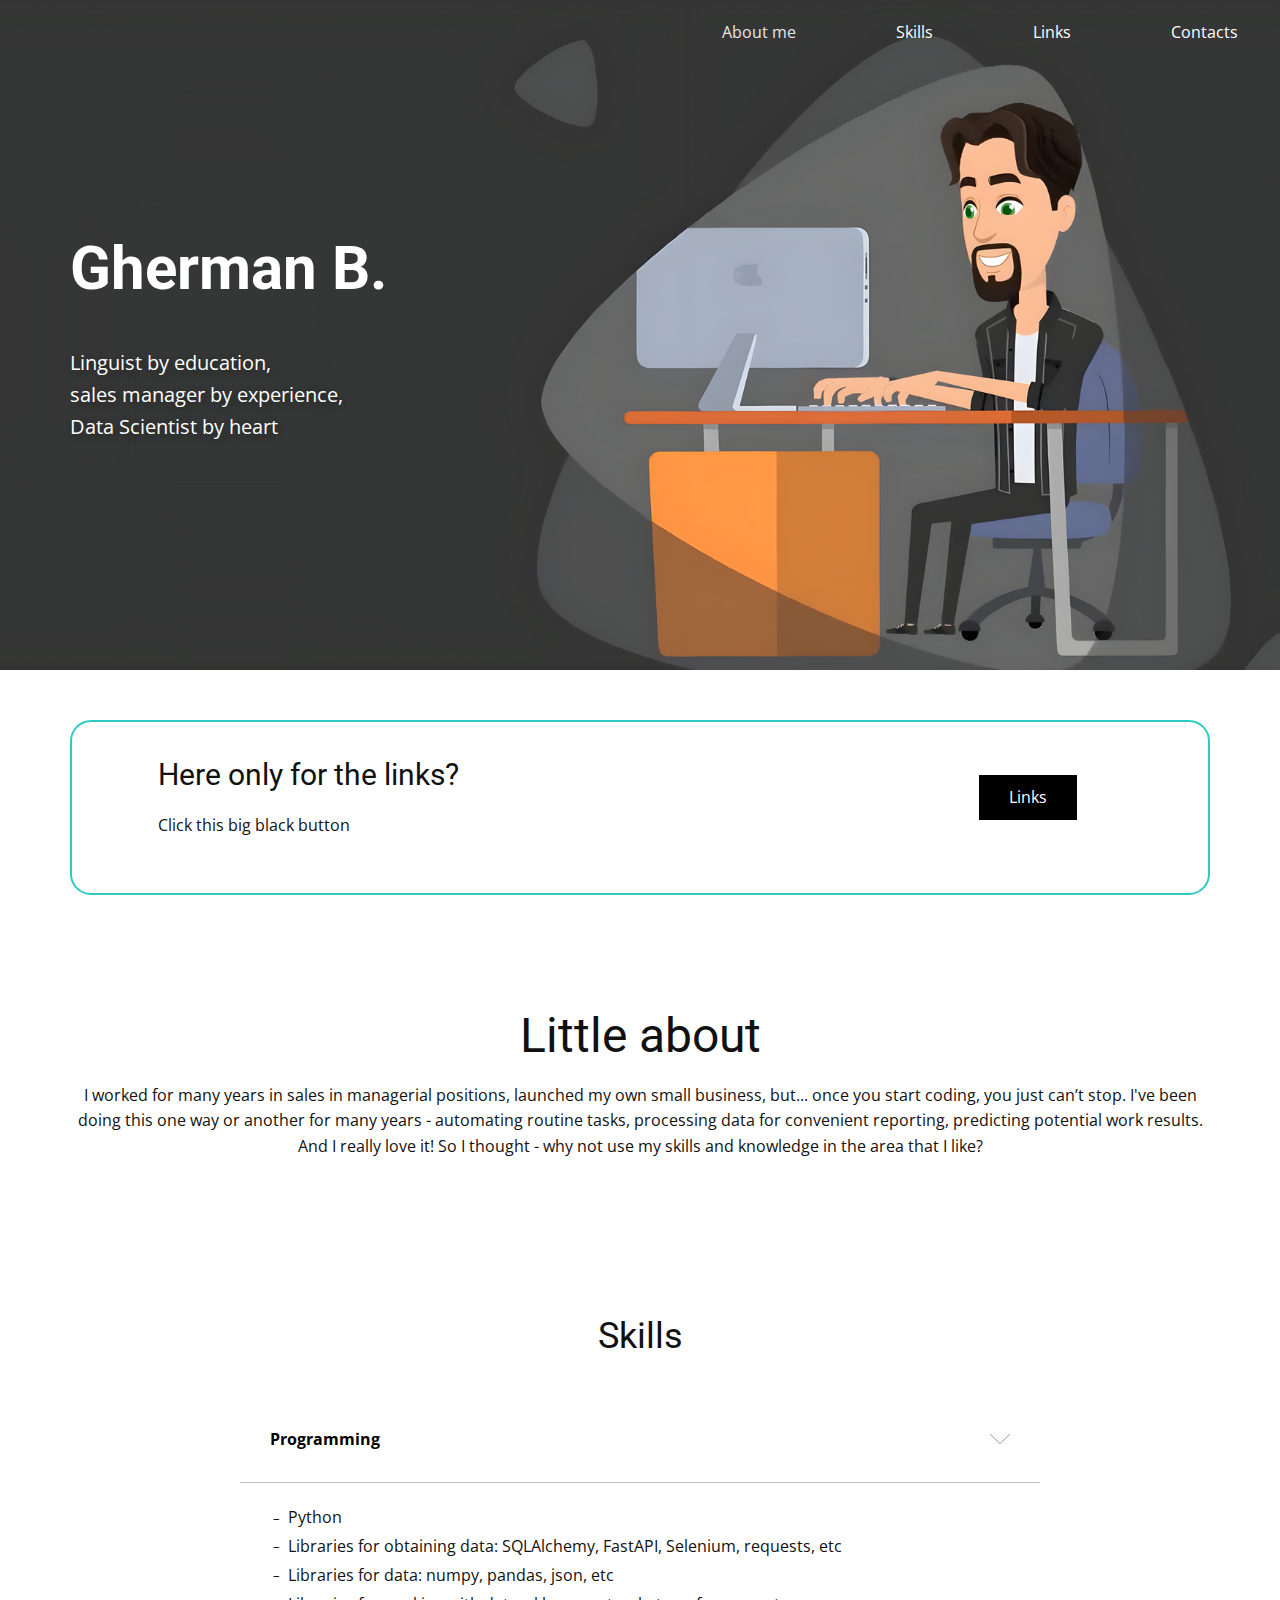
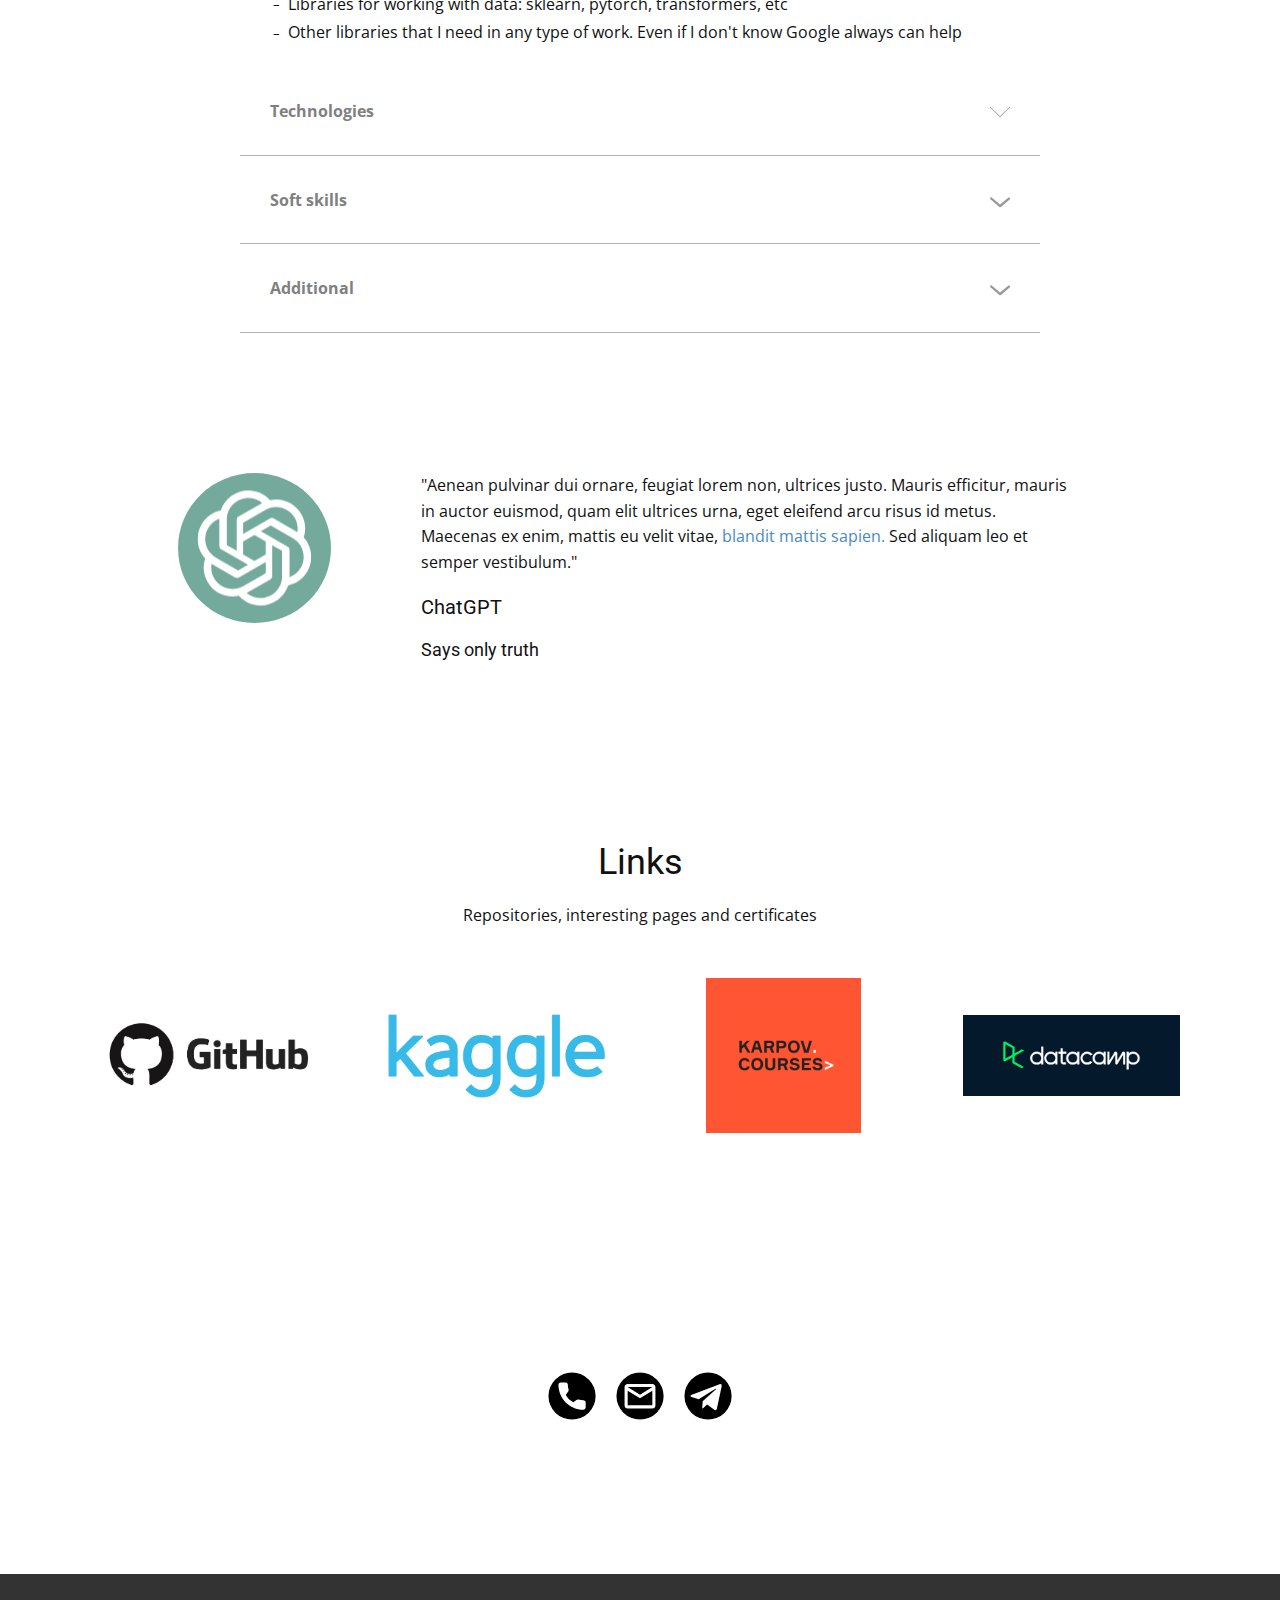
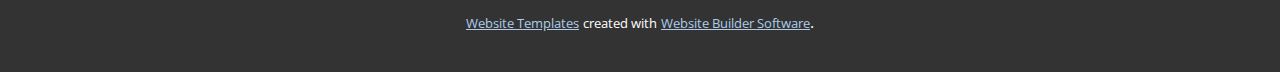
==== commit c26215cc: "Add files via upload" ====
--- a/index.html
+++ b/index.html
@@ -124,9 +124,9 @@
 }</style>
     </section>
     <section class="u-clearfix u-section-2" id="sec-2b95">
-      <div class="u-clearfix u-sheet u-sheet-1">
-        <div class="u-align-left u-border-3 u-border-color-2-base u-expanded-width u-left-0 u-shape u-shape-1"></div>
-        <div class="u-clearfix u-layout-wrap u-layout-wrap-1">
+      <div class="u-clearfix u-sheet u-valign-middle-xs u-sheet-1">
+        <div class="u-align-left u-border-2 u-border-palette-4-dark-1 u-expanded-width u-left-0 u-radius-21 u-shape u-shape-round u-shape-1"></div>
+        <div class="u-clearfix u-expanded-width-xs u-layout-wrap u-layout-wrap-1">
           <div class="u-layout">
             <div class="u-layout-row">
               <div class="u-align-center-sm u-align-center-xs u-align-left-lg u-align-left-md u-align-left-xl u-container-style u-layout-cell u-left-cell u-size-43 u-layout-cell-1">
@@ -147,7 +147,7 @@
       </div>
     </section>
     <section class="u-align-left u-clearfix u-section-3" id="sec-bc5b">
-      <div class="u-clearfix u-sheet u-sheet-1">
+      <div class="u-clearfix u-sheet u-valign-middle-xs u-sheet-1">
         <div class="fr-view u-clearfix u-rich-text u-text u-text-1">
           <h1 style="text-align: center;">Little about</h1>
           <p style="text-align: center;">I worked for many years in sales in managerial positions, launched my own small business, but... once you start coding, you just can’t stop. I've been doing this one way or another for many years - automating routine tasks, processing data for convenient reporting, predicting potential work results. And I really love it! So I thought - why not use my skills and knowledge in the area that I like?</p>
@@ -155,7 +155,7 @@
       </div>
     </section>
     <section class="u-align-center u-clearfix u-white u-section-4" id="sec-d1c3">
-      <div class="u-clearfix u-sheet u-valign-top u-sheet-1">
+      <div class="u-clearfix u-sheet u-valign-middle-xs u-valign-top-lg u-valign-top-md u-valign-top-sm u-valign-top-xl u-sheet-1">
         <h2 class="u-text u-text-default u-text-1">Skills<br>
         </h2>
         <div class="u-accordion u-spacing-2 u-accordion-1">
@@ -283,7 +283,7 @@
       </div>
     </section>
     <section class="u-clearfix u-section-5" id="sec-777d">
-      <div class="u-clearfix u-sheet u-sheet-1">
+      <div class="u-clearfix u-sheet u-valign-middle-xs u-sheet-1">
         <div class="u-clearfix u-expanded-width-md u-expanded-width-sm u-expanded-width-xs u-gutter-0 u-layout-wrap u-layout-wrap-1">
           <div class="u-layout">
             <div class="u-layout-row">
@@ -306,7 +306,7 @@
       </div>
     </section>
     <section class="u-align-center u-clearfix u-section-6" id="sec-1543">
-      <div class="u-clearfix u-sheet u-sheet-1">
+      <div class="u-clearfix u-sheet u-valign-middle-xs u-sheet-1">
         <h2 class="u-text u-text-default u-text-1">Links</h2>
         <p class="u-text u-text-2">Repositories, interesting pages and certificates</p>
         <div class="u-expanded-width u-list u-list-1">
@@ -340,7 +340,7 @@
         <div class="u-clearfix u-expanded-width u-layout-wrap u-layout-wrap-1">
           <div class="u-gutter-0 u-layout">
             <div class="u-layout-row">
-              <div class="u-align-left-sm u-align-left-xs u-align-right-lg u-align-right-md u-align-right-xl u-container-style u-layout-cell u-right-cell u-size-60 u-layout-cell-1">
+              <div class="u-align-left-sm u-align-left-xs u-align-right-lg u-align-right-md u-align-right-xl u-container-align-center-xs u-container-style u-layout-cell u-right-cell u-size-60 u-layout-cell-1">
                 <div class="u-container-layout u-valign-middle u-container-layout-1">
                   <div class="u-social-icons u-spacing-20 u-social-icons-1">
                     <a class="u-social-url" target="_blank" data-type="Phone" title="Phone" href="tel:+79962300711"><span class="u-icon u-social-icon u-social-phone u-text-black u-icon-1"><svg class="u-svg-link" preserveAspectRatio="xMidYMin slice" viewBox="0 0 112 112" style=""><use xmlns:xlink="http://www.w3.org/1999/xlink" xlink:href="#svg-79ac"></use></svg><svg class="u-svg-content" viewBox="0 0 112 112" x="0" y="0" id="svg-79ac"><circle fill="currentColor" cx="56.1" cy="56.1" r="55"></circle><path fill="#FFFFFF" d="M82.7,66c-3.9,0-7.7-0.6-11.3-1.8c-1.8-0.6-4,0-5,1.1l-7.1,5.4c-8.3-4.4-13.4-9.5-17.7-17.7l5.2-7
--- a/Главная.css
+++ b/Главная.css
@@ -59,16 +59,22 @@
 }
 
 @media (max-width: 575px) {
+   .u-section-1 {
+    background-position: 68.39% 50%;
+  }
+
   .u-section-1 .u-sheet-1 {
     min-height: 715px;
   }
 
   .u-section-1 .u-text-1 {
-    margin-top: 227px;
     font-size: 1.875rem;
+    width: auto;
+    margin-top: 99px;
   }
 
   .u-section-1 .u-text-2 {
+    margin-top: 12px;
     margin-right: 0;
   }
 }.u-section-2 .u-sheet-1 {
@@ -77,6 +83,7 @@
 
 .u-section-2 .u-shape-1 {
   height: 175px;
+  background-image: none;
   margin: 50px 0 0;
 }
 
@@ -191,11 +198,22 @@
 
 @media (max-width: 575px) {
   .u-section-2 .u-sheet-1 {
-    min-height: 358px;
+    min-height: 334px;
+  }
+
+  .u-section-2 .u-shape-1 {
+    height: 224px;
+    margin-top: 56px;
+    margin-right: initial;
+    margin-left: initial;
   }
 
   .u-section-2 .u-layout-wrap-1 {
-    width: 340px;
+    margin-top: -218px;
+    margin-bottom: 61px;
+    margin-right: initial;
+    margin-left: initial;
+    width: auto;
   }
 }.u-section-3 .u-sheet-1 {
   min-height: 333px;
@@ -203,6 +221,17 @@
 
 .u-section-3 .u-text-1 {
   margin: 66px 0 60px;
+}
+
+@media (max-width: 575px) {
+  .u-section-3 .u-sheet-1 {
+    min-height: 383px;
+  }
+
+  .u-section-3 .u-text-1 {
+    margin-top: 20px;
+    margin-bottom: 20px;
+  }
 } .u-section-4 {
   background-image: none;
 }
@@ -339,8 +368,17 @@
 }
 
 @media (max-width: 575px) {
+  .u-section-4 .u-sheet-1 {
+    min-height: 616px;
+  }
+
+  .u-section-4 .u-text-1 {
+    margin-top: 20px;
+  }
+
   .u-section-4 .u-accordion-1 {
     width: 340px;
+    margin-bottom: 20px;
   }
 }.u-section-5 .u-sheet-1 {
   min-height: 395px;
@@ -501,19 +539,19 @@
 
 @media (max-width: 575px) {
   .u-section-5 .u-sheet-1 {
-    min-height: 700px;
+    min-height: 596px;
   }
 
   .u-section-5 .u-layout-wrap-1 {
-    margin-top: 36px;
-    margin-bottom: 36px;
+    margin-top: 20px;
+    margin-bottom: 20px;
     width: auto;
     margin-right: initial;
     margin-left: initial;
   }
 
   .u-section-5 .u-layout-cell-1 {
-    min-height: 186px;
+    min-height: 197px;
   }
 
   .u-section-5 .u-image-1 {
@@ -522,7 +560,7 @@
   }
 
   .u-section-5 .u-layout-cell-2 {
-    min-height: 442px;
+    min-height: 298px;
   }
 
   .u-section-5 .u-text-1 {
@@ -671,6 +709,14 @@
 }
 
 @media (max-width: 575px) {
+  .u-section-6 .u-sheet-1 {
+    min-height: 519px;
+  }
+
+  .u-section-6 .u-text-1 {
+    margin-top: 60px;
+  }
+
   .u-section-6 .u-text-2 {
     width: 340px;
   }
@@ -777,12 +823,12 @@
 
 @media (max-width: 575px) {
   .u-section-7 .u-sheet-1 {
-    min-height: 428px;
+    min-height: 120px;
   }
 
   .u-section-7 .u-layout-wrap-1 {
-    margin-top: 30px;
-    margin-bottom: 30px;
+    margin-top: 1px;
+    margin-bottom: 1px;
     margin-right: initial;
     margin-left: initial;
   }
@@ -795,4 +841,8 @@
     padding-top: 20px;
     padding-bottom: 20px;
   }
+
+  .u-section-7 .u-social-icons-1 {
+    margin-left: auto;
+  }
 }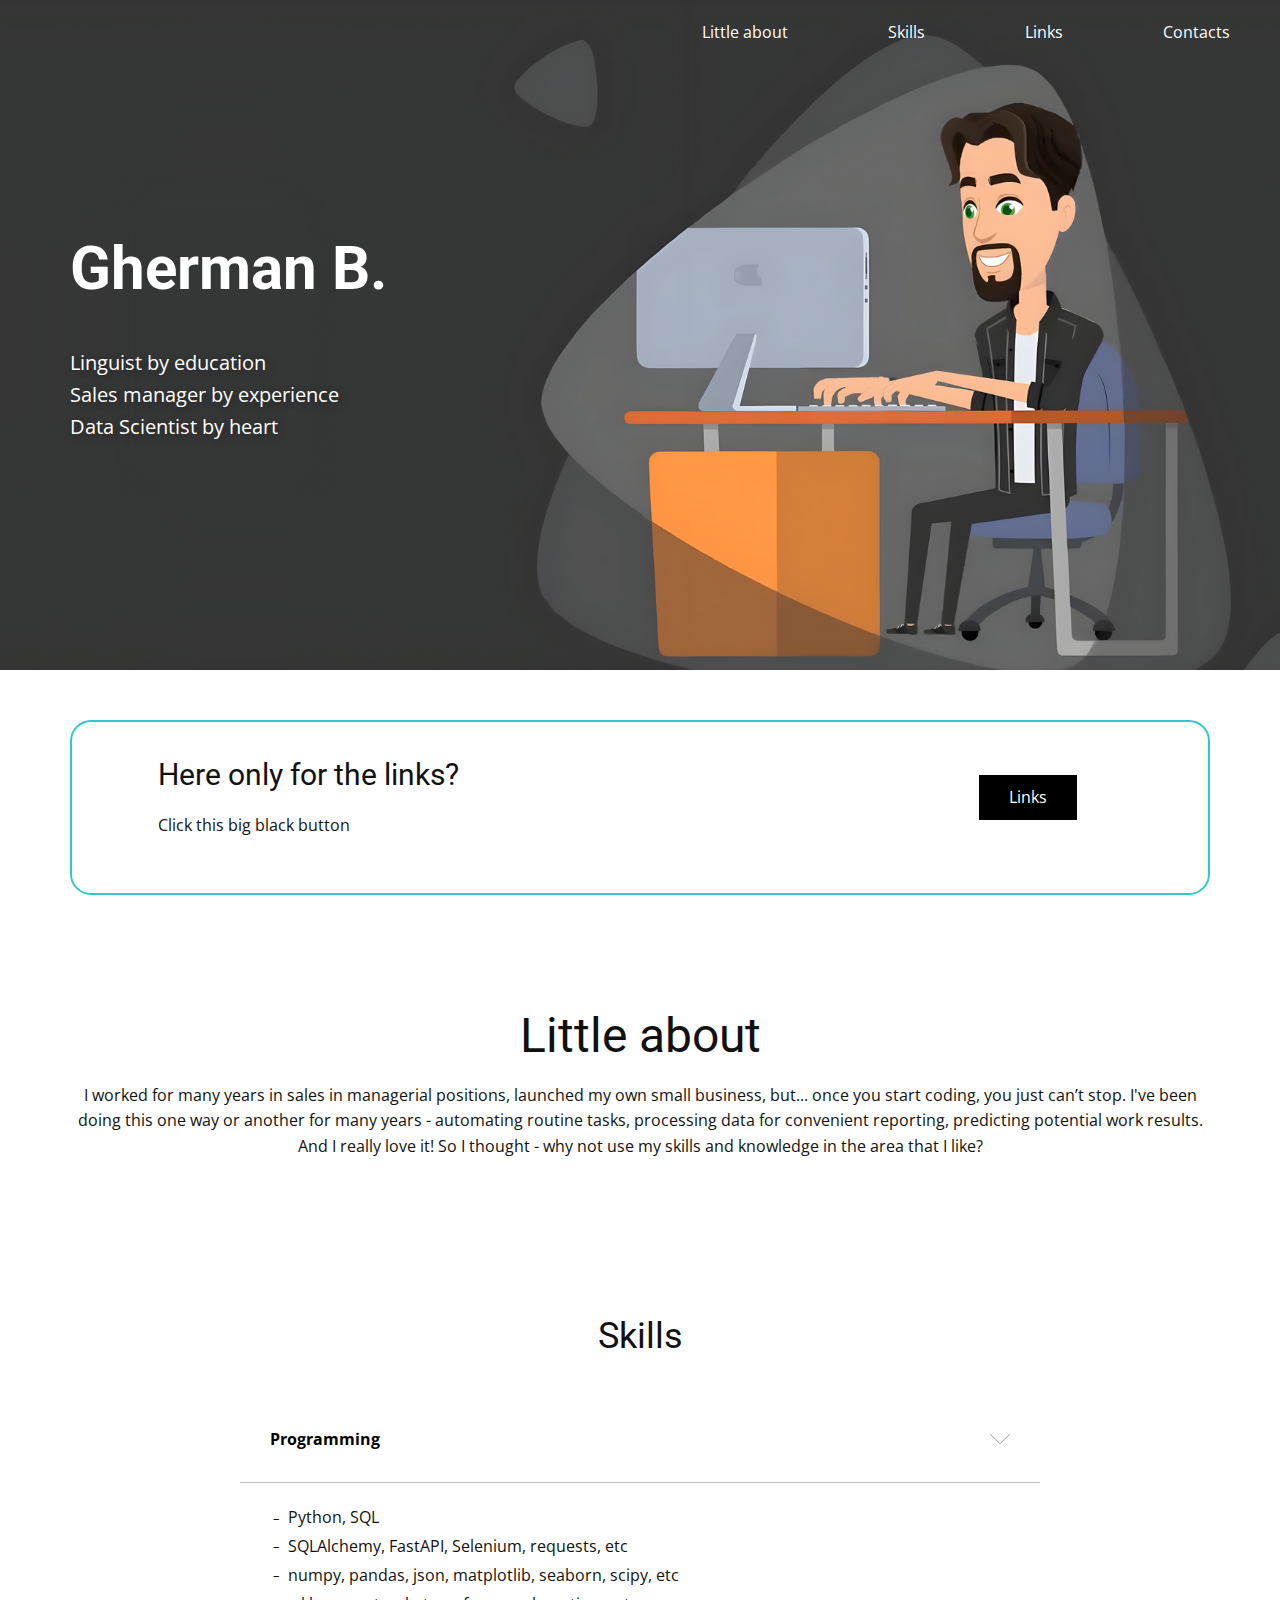
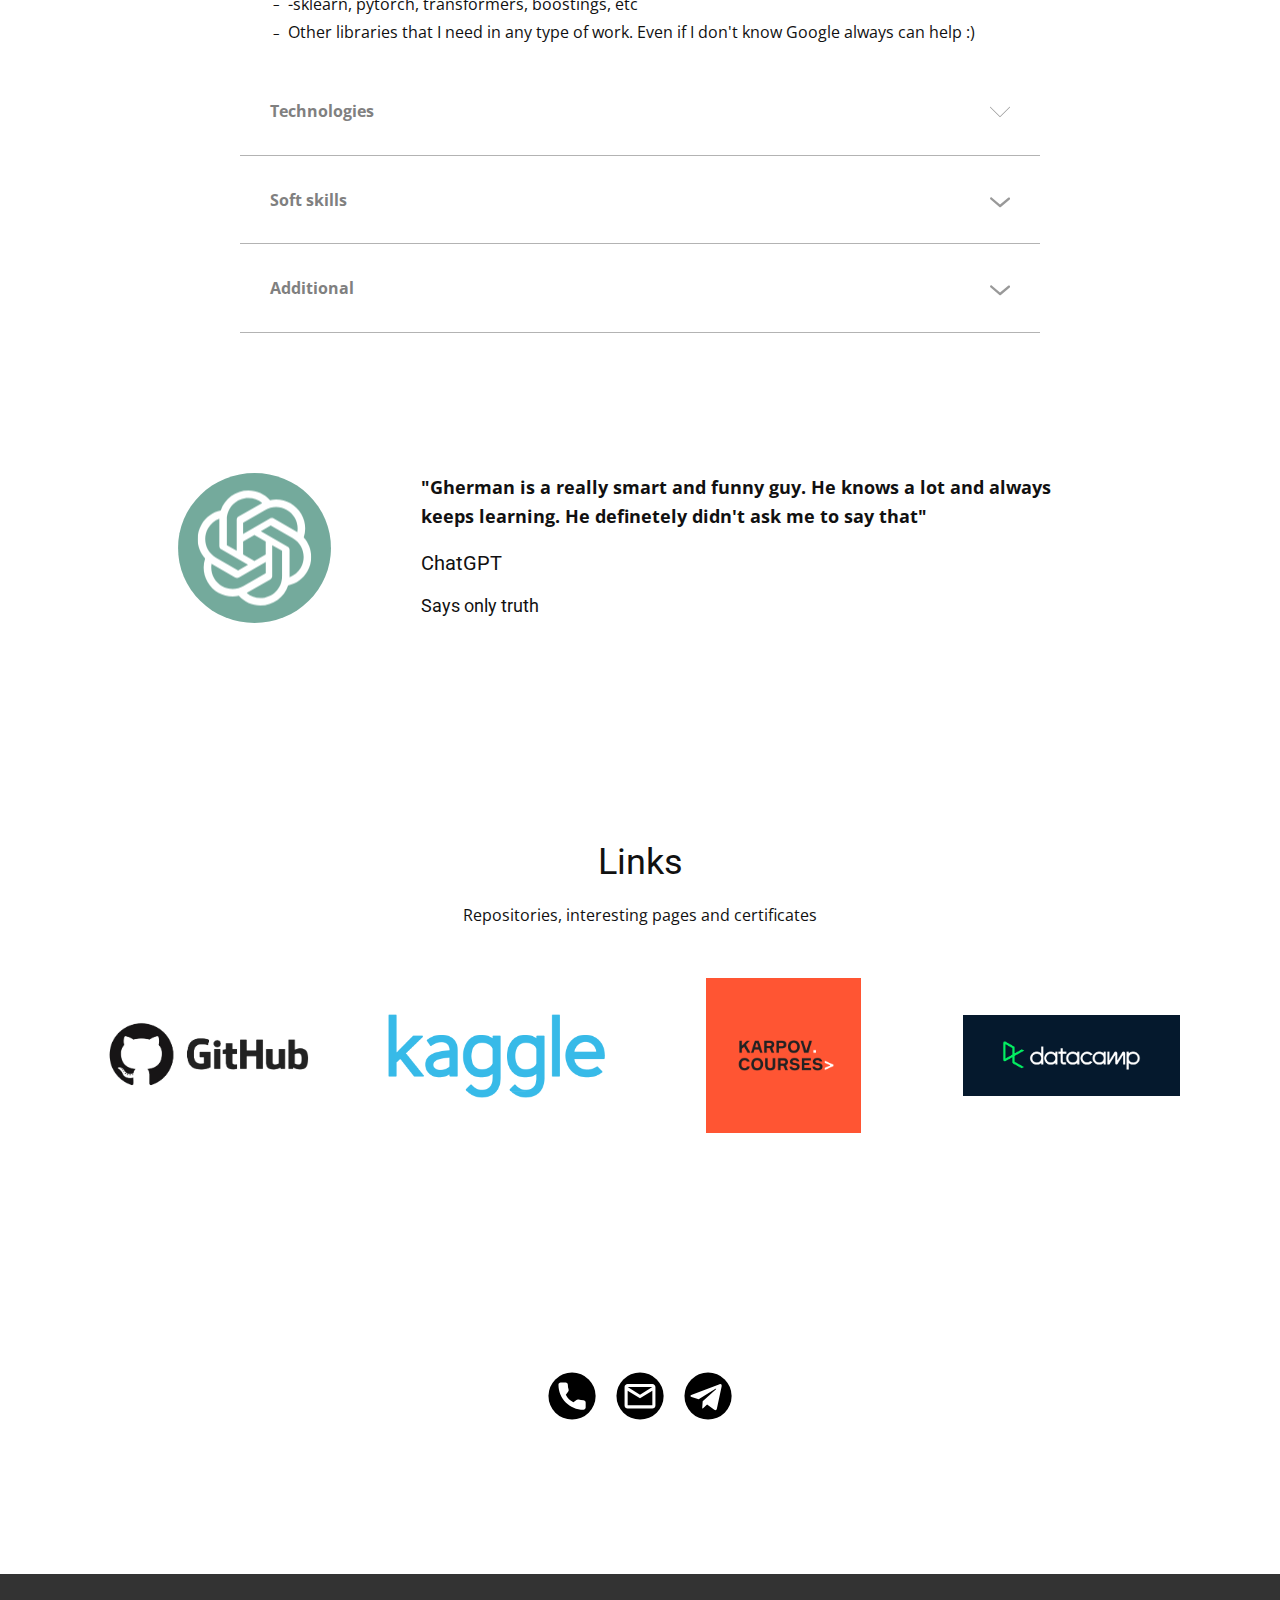
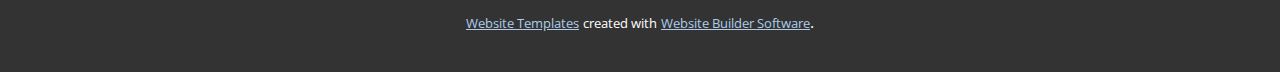
==== commit 35b8f115: "Add files via upload" ====
--- a/index.html
+++ b/index.html
@@ -37,17 +37,17 @@
           </a>
         </div>
         <div class="u-custom-menu u-nav-container">
-          <ul class="u-nav u-unstyled u-nav-1"><li class="u-nav-item"><a class="u-button-style u-nav-link u-text-white" href="Главная.html#carousel_b195" style="padding: 24px 50px;">About me</a>
+          <ul class="u-nav u-unstyled u-nav-1"><li class="u-nav-item"><a class="u-button-style u-nav-link u-text-white" href="Главная.html#sec-bc5b" style="padding: 24px 50px;">Little about</a>
 </li><li class="u-nav-item"><a class="u-button-style u-nav-link u-text-white" href="Главная.html#sec-d1c3" style="padding: 24px 50px;">Skills</a>
 </li><li class="u-nav-item"><a class="u-button-style u-nav-link u-text-white" href="Главная.html#sec-1543" style="padding: 24px 50px;">Links</a>
-</li><li class="u-nav-item"><a class="u-button-style u-nav-link u-text-white" href="Главная.html#sec-2465" style="padding: 24px 42px 24px 50px;">Contacts</a>
+</li><li class="u-nav-item"><a class="u-button-style u-nav-link u-text-white" href="Главная.html#sec-2465" style="padding: 24px 50px;">Contacts</a>
 </li></ul>
         </div>
         <div class="u-custom-menu u-nav-container-collapse">
           <div class="u-black u-container-style u-inner-container-layout u-opacity u-opacity-95 u-sidenav">
             <div class="u-inner-container-layout u-sidenav-overflow">
               <div class="u-menu-close"></div>
-              <ul class="u-align-center u-nav u-popupmenu-items u-unstyled u-nav-2"><li class="u-nav-item"><a class="u-button-style u-nav-link" href="Главная.html#carousel_b195">About me</a>
+              <ul class="u-align-center u-nav u-popupmenu-items u-unstyled u-nav-2"><li class="u-nav-item"><a class="u-button-style u-nav-link" href="Главная.html#sec-bc5b">Little about</a>
 </li><li class="u-nav-item"><a class="u-button-style u-nav-link" href="Главная.html#sec-d1c3">Skills</a>
 </li><li class="u-nav-item"><a class="u-button-style u-nav-link" href="Главная.html#sec-1543">Links</a>
 </li><li class="u-nav-item"><a class="u-button-style u-nav-link" href="Главная.html#sec-2465">Contacts</a>
@@ -61,7 +61,7 @@
       <div class="u-clearfix u-sheet u-valign-middle-xxl u-sheet-1">
         <h1 class="u-align-left u-text u-text-body-alt-color u-text-1"><b> Gherman B.</b>
         </h1>
-        <p class="u-align-left u-large-text u-text u-text-body-alt-color u-text-variant u-text-2"> Linguist by education,&nbsp;<br>sales manager by experience,&nbsp;<br>Data Scientist by heart
+        <p class="u-align-left u-large-text u-text u-text-body-alt-color u-text-variant u-text-2"> Linguist by education<br>Sales manager by experience<br>Data Scientist by heart
         </p>
       </div>
       <style data-mode="XXL" data-visited="true">@media (max-width: 0px) {
@@ -171,27 +171,27 @@
                   <li>
                     <div class="u-list-icon">
                       <div xmlns="http://www.w3.org/2000/svg" xmlns:xlink="http://www.w3.org/1999/xlink" version="1.1" xml:space="preserve" class="u-svg-content">–</div>
-                    </div>Python
-                  </li>
-                  <li>
-                    <div class="u-list-icon">
-                      <div xmlns="http://www.w3.org/2000/svg" xmlns:xlink="http://www.w3.org/1999/xlink" version="1.1" xml:space="preserve" class="u-svg-content">–</div>
-                    </div>Libraries for obtaining data: SQLAlchemy, FastAPI, Selenium, requests, etc
-                  </li>
-                  <li>
-                    <div class="u-list-icon">
-                      <div xmlns="http://www.w3.org/2000/svg" xmlns:xlink="http://www.w3.org/1999/xlink" version="1.1" xml:space="preserve" class="u-svg-content">–</div>
-                    </div>Libraries for data: numpy, pandas, json, etc
-                  </li>
-                  <li>
-                    <div class="u-list-icon">
-                      <div xmlns="http://www.w3.org/2000/svg" xmlns:xlink="http://www.w3.org/1999/xlink" version="1.1" xml:space="preserve" class="u-svg-content">–</div>
-                    </div>Libraries for working with data: sklearn, pytorch, transformers, etc
-                  </li>
-                  <li>
-                    <div class="u-list-icon">
-                      <div xmlns="http://www.w3.org/2000/svg" xmlns:xlink="http://www.w3.org/1999/xlink" version="1.1" xml:space="preserve" class="u-svg-content">–</div>
-                    </div>Other libraries that I need in any type of work. Even if I don't know Google always can help
+                    </div>Python, SQL
+                  </li>
+                  <li>
+                    <div class="u-list-icon">
+                      <div xmlns="http://www.w3.org/2000/svg" xmlns:xlink="http://www.w3.org/1999/xlink" version="1.1" xml:space="preserve" class="u-svg-content">–</div>
+                    </div>SQLAlchemy, FastAPI, Selenium, requests, etc
+                  </li>
+                  <li>
+                    <div class="u-list-icon">
+                      <div xmlns="http://www.w3.org/2000/svg" xmlns:xlink="http://www.w3.org/1999/xlink" version="1.1" xml:space="preserve" class="u-svg-content">–</div>
+                    </div>numpy, pandas, json, matplotlib, seaborn, scipy, etc
+                  </li>
+                  <li>
+                    <div class="u-list-icon">
+                      <div xmlns="http://www.w3.org/2000/svg" xmlns:xlink="http://www.w3.org/1999/xlink" version="1.1" xml:space="preserve" class="u-svg-content">–</div>
+                    </div>-sklearn, pytorch, transformers, boostings, etc
+                  </li>
+                  <li>
+                    <div class="u-list-icon">
+                      <div xmlns="http://www.w3.org/2000/svg" xmlns:xlink="http://www.w3.org/1999/xlink" version="1.1" xml:space="preserve" class="u-svg-content">–</div>
+                    </div>Other libraries that I need in any type of work. Even if I don't know Google always can help :)
                   </li>
                 </ul>
               </div>
@@ -247,17 +247,23 @@
                   <li>
                     <div class="u-list-icon">
                       <div>●</div>
-                    </div>Management
-                  </li>
+                    </div>
+                  </li>
+                  <li>Time management</li>
                   <li>
                     <div class="u-list-icon">
                       <div>●</div>
-                    </div>Presentation
+                    </div>Problem-solving
                   </li>
                   <li>
                     <div class="u-list-icon">
                       <div>●</div>
-                    </div>Teaching
+                    </div>Leadership
+                  </li>
+                  <li>
+                    <div class="u-list-icon">
+                      <div>●</div>
+                    </div>Empathy
                   </li>
                 </ul>
               </div>
@@ -271,7 +277,7 @@
             <div class="u-accordion-pane u-align-left u-container-style u-accordion-pane-4" id="038f" aria-labelledby="link-038f">
               <div class="u-container-layout u-container-layout-4">
                 <ul class="u-text u-text-default u-text-5">
-                  <li>Languages: English - C1, Spanish - B2</li>
+                  <li>Languages: Russian, English, Spanish</li>
                   <li>Business KPI understanding</li>
                   <li>Creativity</li>
                   <li>Memes making :)</li>
@@ -294,8 +300,7 @@
               </div>
               <div class="u-align-center-sm u-align-center-xs u-align-left-lg u-align-left-md u-align-left-xl u-container-style u-layout-cell u-right-cell u-size-47 u-layout-cell-2">
                 <div class="u-container-layout u-valign-top u-container-layout-2">
-                  <p class="u-text u-text-1">"Aenean pulvinar dui ornare, feugiat lorem non, ultrices justo. Mauris efficitur, mauris in auctor euismod, quam elit ultrices urna, eget eleifend arcu risus id metus. Maecenas ex enim, mattis eu velit vitae, <a href="" class="u-btn u-button-style u-none u-text-palette-1-base u-btn-1">blandit mattis sapien.</a> Sed aliquam leo et semper vestibulum." 
-                  </p>
+                  <p class="u-text u-text-1">"Gherman is a really smart and funny guy. He knows a lot and always keeps learning. He definetely didn't ask me to say that" </p>
                   <h5 class="u-text u-text-2">ChatGPT</h5>
                   <h6 class="u-text u-text-3">Says only truth</h6>
                 </div>
--- a/Главная.css
+++ b/Главная.css
@@ -414,11 +414,9 @@
 }
 
 .u-section-5 .u-text-1 {
+  font-size: 1.125rem;
+  font-weight: 700;
   margin: 0;
-}
-
-.u-section-5 .u-btn-1 {
-  padding: 0;
 }
 
 .u-section-5 .u-text-2 {
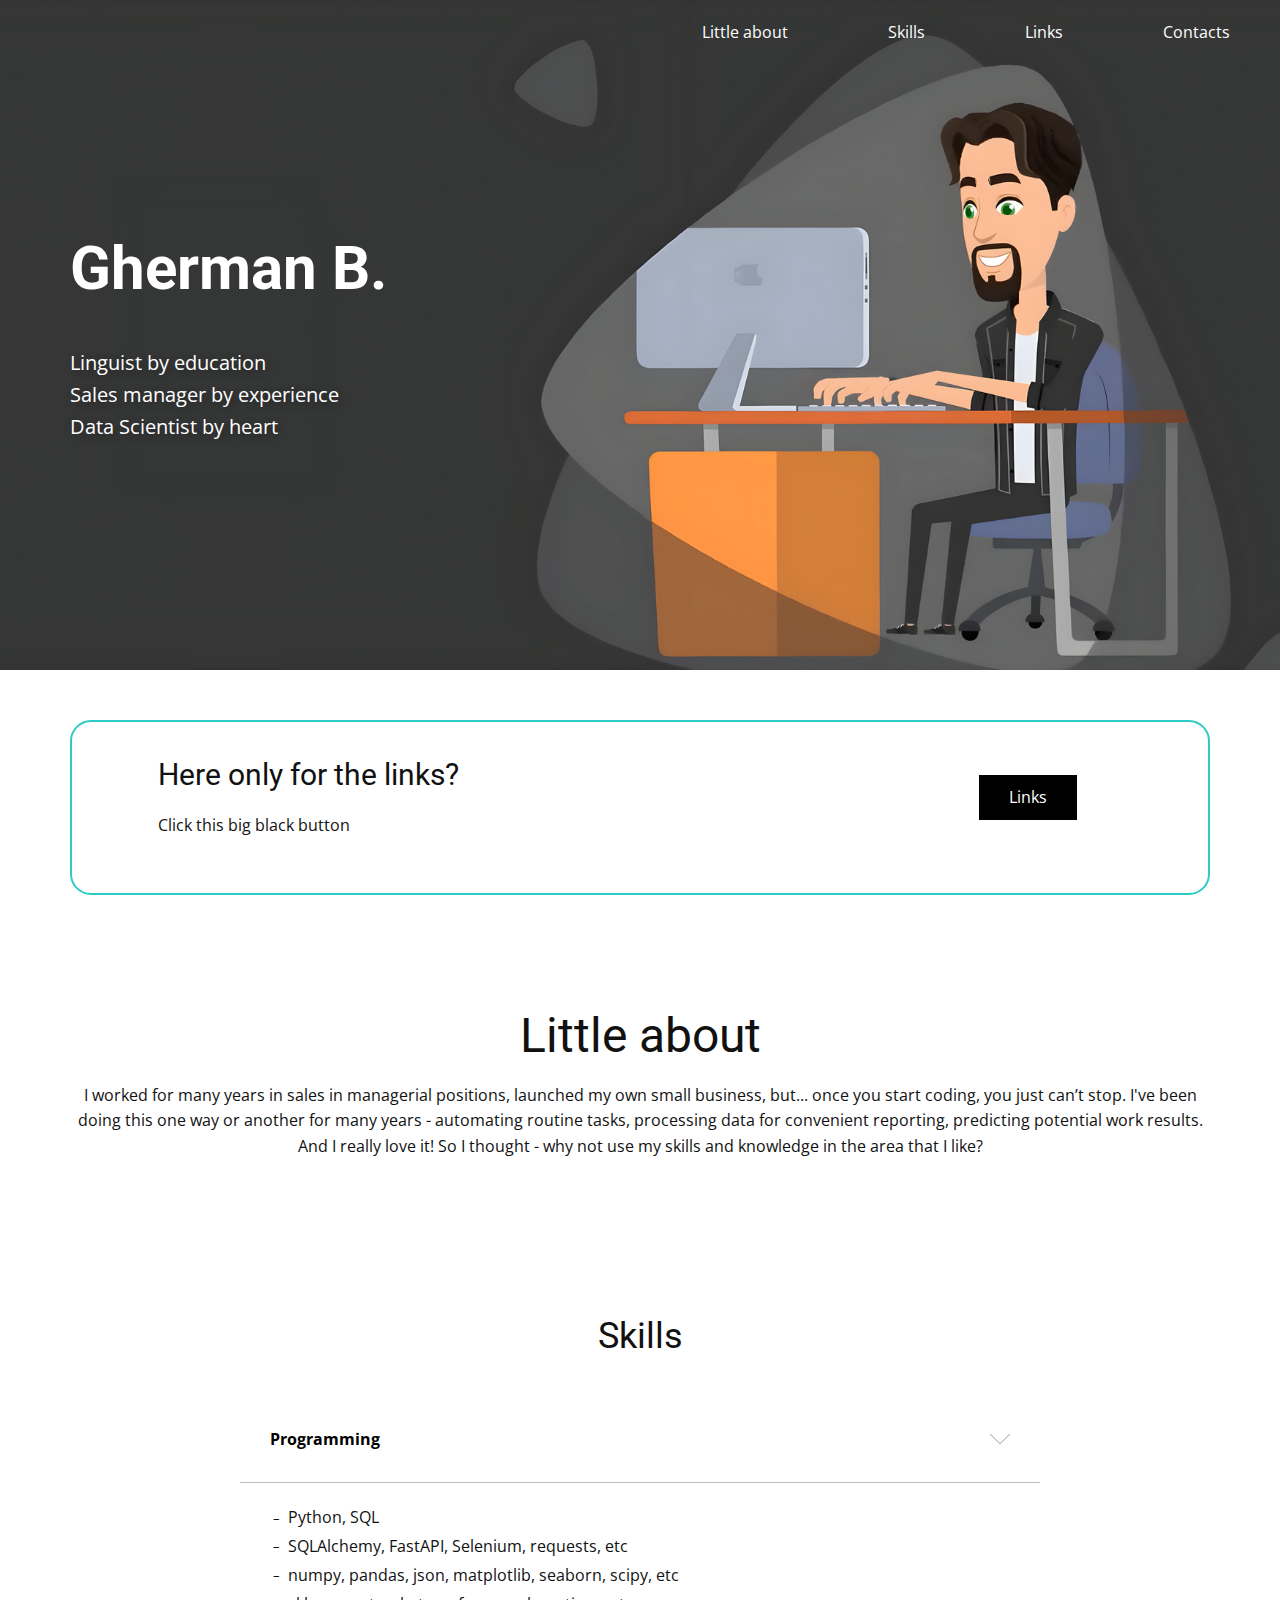
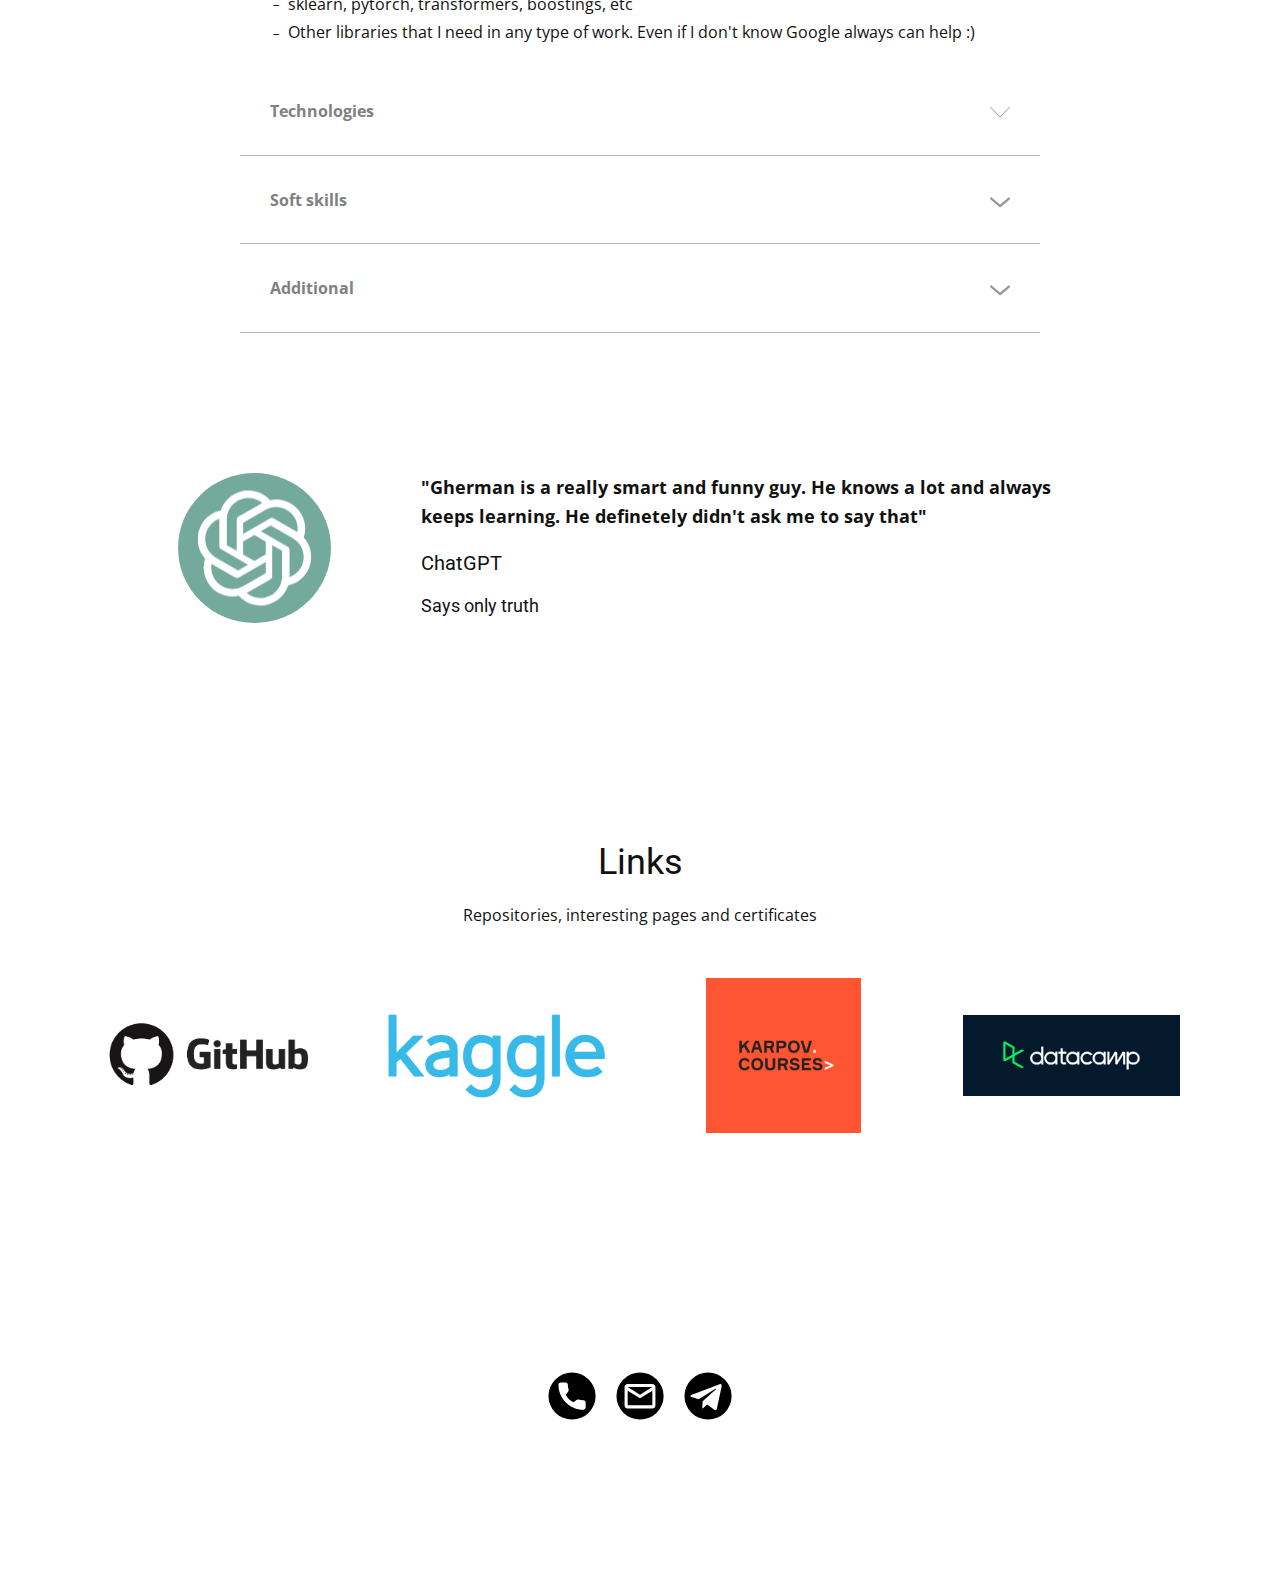
==== commit 82c970b9: "Update index.html" ====
--- a/index.html
+++ b/index.html
@@ -4,9 +4,9 @@
     <meta charset="utf-8">
     <meta name="keywords" content="​Gherman Bozhko, Sample Headline, Skills, Links, Contacts">
     <meta name="description" content="">
-    <title>Главная</title>
+    <title>Gherman B</title>
     <link rel="stylesheet" href="nicepage.css" media="screen">
-<link rel="stylesheet" href="Главная.css" media="screen">
+<link rel="stylesheet" href="Gherman-B.css" media="screen">
     <script class="u-script" type="text/javascript" src="jquery.js" defer=""></script>
     <script class="u-script" type="text/javascript" src="nicepage.js" defer=""></script>
     <meta name="generator" content="Nicepage 5.6.9, nicepage.com">
@@ -25,10 +25,10 @@
 		"name": ""
 }</script>
     <meta name="theme-color" content="#478ac9">
-    <meta property="og:title" content="Главная">
+    <meta property="og:title" content="Gherman B">
     <meta property="og:type" content="website">
   <meta data-intl-tel-input-cdn-path="intlTelInput/"></head>
-  <body data-home-page="Главная.html" data-home-page-title="Главная" class="u-body u-overlap u-xl-mode" data-lang="ru"><header class="u-clearfix u-header u-valign-middle u-header" id="sec-0383"><nav class="u-menu u-menu-one-level u-offcanvas u-menu-1">
+  <body data-home-page="Gherman-B.html" data-home-page-title="Gherman B" class="u-body u-overlap u-xl-mode" data-lang="ru"><header class="u-clearfix u-header u-valign-middle u-header" id="sec-0383"><nav class="u-menu u-menu-one-level u-offcanvas u-menu-1">
         <div class="menu-collapse">
           <a class="u-button-style u-custom-color u-custom-text-color u-nav-link" href="#">
             <svg class="u-svg-link" viewBox="0 0 24 24"><use xmlns:xlink="http://www.w3.org/1999/xlink" xlink:href="#svg-2e37"></use></svg>
@@ -37,20 +37,20 @@
           </a>
         </div>
         <div class="u-custom-menu u-nav-container">
-          <ul class="u-nav u-unstyled u-nav-1"><li class="u-nav-item"><a class="u-button-style u-nav-link u-text-white" href="Главная.html#sec-bc5b" style="padding: 24px 50px;">Little about</a>
-</li><li class="u-nav-item"><a class="u-button-style u-nav-link u-text-white" href="Главная.html#sec-d1c3" style="padding: 24px 50px;">Skills</a>
-</li><li class="u-nav-item"><a class="u-button-style u-nav-link u-text-white" href="Главная.html#sec-1543" style="padding: 24px 50px;">Links</a>
-</li><li class="u-nav-item"><a class="u-button-style u-nav-link u-text-white" href="Главная.html#sec-2465" style="padding: 24px 50px;">Contacts</a>
+          <ul class="u-nav u-unstyled u-nav-1"><li class="u-nav-item"><a class="u-button-style u-nav-link u-text-white" href="Gherman-B.html#sec-bc5b" style="padding: 24px 50px;">Little about</a>
+</li><li class="u-nav-item"><a class="u-button-style u-nav-link u-text-white" href="Gherman-B.html#sec-d1c3" style="padding: 24px 50px;">Skills</a>
+</li><li class="u-nav-item"><a class="u-button-style u-nav-link u-text-white" href="Gherman-B.html#sec-1543" style="padding: 24px 50px;">Links</a>
+</li><li class="u-nav-item"><a class="u-button-style u-nav-link u-text-white" href="Gherman-B.html#sec-2465" style="padding: 24px 50px;">Contacts</a>
 </li></ul>
         </div>
         <div class="u-custom-menu u-nav-container-collapse">
           <div class="u-black u-container-style u-inner-container-layout u-opacity u-opacity-95 u-sidenav">
             <div class="u-inner-container-layout u-sidenav-overflow">
               <div class="u-menu-close"></div>
-              <ul class="u-align-center u-nav u-popupmenu-items u-unstyled u-nav-2"><li class="u-nav-item"><a class="u-button-style u-nav-link" href="Главная.html#sec-bc5b">Little about</a>
-</li><li class="u-nav-item"><a class="u-button-style u-nav-link" href="Главная.html#sec-d1c3">Skills</a>
-</li><li class="u-nav-item"><a class="u-button-style u-nav-link" href="Главная.html#sec-1543">Links</a>
-</li><li class="u-nav-item"><a class="u-button-style u-nav-link" href="Главная.html#sec-2465">Contacts</a>
+              <ul class="u-align-center u-nav u-popupmenu-items u-unstyled u-nav-2"><li class="u-nav-item"><a class="u-button-style u-nav-link" href="Gherman-B.html#sec-bc5b">Little about</a>
+</li><li class="u-nav-item"><a class="u-button-style u-nav-link" href="Gherman-B.html#sec-d1c3">Skills</a>
+</li><li class="u-nav-item"><a class="u-button-style u-nav-link" href="Gherman-B.html#sec-1543">Links</a>
+</li><li class="u-nav-item"><a class="u-button-style u-nav-link" href="Gherman-B.html#sec-2465">Contacts</a>
 </li></ul>
             </div>
           </div>
@@ -137,7 +137,7 @@
               </div>
               <div class="u-align-left u-container-style u-layout-cell u-right-cell u-size-17 u-layout-cell-2">
                 <div class="u-container-layout u-valign-middle u-container-layout-2">
-                  <a href="#" class="u-black u-btn u-button-style u-btn-1">Links<br>
+                  <a href="Gherman-B.html#sec-1543" class="u-black u-btn u-button-style u-btn-1">Links<br>
                   </a>
                 </div>
               </div>
@@ -186,7 +186,7 @@
                   <li>
                     <div class="u-list-icon">
                       <div xmlns="http://www.w3.org/2000/svg" xmlns:xlink="http://www.w3.org/1999/xlink" version="1.1" xml:space="preserve" class="u-svg-content">–</div>
-                    </div>-sklearn, pytorch, transformers, boostings, etc
+                    </div>sklearn, pytorch, transformers, boostings, etc
                   </li>
                   <li>
                     <div class="u-list-icon">
@@ -369,17 +369,6 @@
     </section>
     
     
-    
-    <section class="u-backlink u-clearfix u-grey-80">
-      <a class="u-link" href="https://nicepage.com/website-templates" target="_blank">
-        <span>Website Templates</span>
-      </a>
-      <p class="u-text">
-        <span>created with</span>
-      </p>
-      <a class="u-link" href="" target="_blank">
-        <span>Website Builder Software</span>
-      </a>. 
-    </section>
   
-</body></html>+  
+</body></html>
--- a/Gherman-B.css
+++ b/Gherman-B.css
@@ -0,0 +1,846 @@
+ .u-section-1 {
+  background-image: url("images/image.png");
+  background-position: 50% 50%;
+}
+
+.u-section-1 .u-sheet-1 {
+  min-height: 670px;
+}
+
+.u-section-1 .u-text-1 {
+  font-weight: 700;
+  font-size: 3.75rem;
+  margin: 236px 338px 0 0;
+}
+
+.u-section-1 .u-text-2 {
+  text-shadow: 2px 2px 8px rgba(0,0,0,0.4);
+  margin: 45px 498px 60px 0;
+}
+
+@media (max-width: 1199px) {
+  .u-section-1 .u-sheet-1 {
+    min-height: 602px;
+  }
+
+  .u-section-1 .u-text-1 {
+    margin-right: 138px;
+  }
+
+  .u-section-1 .u-text-2 {
+    margin-right: 298px;
+  }
+}
+
+@media (max-width: 991px) {
+  .u-section-1 .u-sheet-1 {
+    min-height: 585px;
+  }
+
+  .u-section-1 .u-text-1 {
+    margin-top: 130px;
+    margin-right: 0;
+  }
+
+  .u-section-1 .u-text-2 {
+    width: auto;
+    margin-right: 360px;
+  }
+}
+
+@media (max-width: 767px) {
+  .u-section-1 .u-sheet-1 {
+    min-height: 439px;
+  }
+
+  .u-section-1 .u-text-2 {
+    margin-right: 180px;
+  }
+}
+
+@media (max-width: 575px) {
+   .u-section-1 {
+    background-position: 68.39% 50%;
+  }
+
+  .u-section-1 .u-sheet-1 {
+    min-height: 715px;
+  }
+
+  .u-section-1 .u-text-1 {
+    font-size: 1.875rem;
+    width: auto;
+    margin-top: 99px;
+  }
+
+  .u-section-1 .u-text-2 {
+    margin-top: 12px;
+    margin-right: 0;
+  }
+}.u-section-2 .u-sheet-1 {
+  min-height: 254px;
+}
+
+.u-section-2 .u-shape-1 {
+  height: 175px;
+  background-image: none;
+  margin: 50px 0 0;
+}
+
+.u-section-2 .u-layout-wrap-1 {
+  width: 1084px;
+  margin: -160px auto 55px 28px;
+}
+
+.u-section-2 .u-layout-cell-1 {
+  min-height: 125px;
+}
+
+.u-section-2 .u-container-layout-1 {
+  padding: 20px 60px;
+}
+
+.u-section-2 .u-text-1 {
+  margin: 0 auto 0 0;
+}
+
+.u-section-2 .u-text-2 {
+  margin: 20px 0 0;
+}
+
+.u-section-2 .u-layout-cell-2 {
+  min-height: 125px;
+}
+
+.u-section-2 .u-container-layout-2 {
+  padding: 20px;
+}
+
+.u-section-2 .u-btn-1 {
+  margin: 0 auto;
+}
+
+@media (max-width: 1199px) {
+  .u-section-2 .u-sheet-1 {
+    min-height: 237px;
+  }
+
+  .u-section-2 .u-shape-1 {
+    margin-right: initial;
+    margin-left: initial;
+  }
+
+  .u-section-2 .u-layout-wrap-1 {
+    width: 940px;
+    margin-left: 0;
+  }
+
+  .u-section-2 .u-layout-cell-1 {
+    min-height: 108px;
+  }
+
+  .u-section-2 .u-layout-cell-2 {
+    min-height: 108px;
+  }
+}
+
+@media (max-width: 991px) {
+  .u-section-2 .u-sheet-1 {
+    min-height: 229px;
+  }
+
+  .u-section-2 .u-layout-wrap-1 {
+    width: 720px;
+  }
+
+  .u-section-2 .u-layout-cell-1 {
+    min-height: 100px;
+  }
+
+  .u-section-2 .u-container-layout-1 {
+    padding-left: 30px;
+    padding-right: 30px;
+  }
+
+  .u-section-2 .u-layout-cell-2 {
+    min-height: 100px;
+  }
+}
+
+@media (max-width: 767px) {
+  .u-section-2 .u-sheet-1 {
+    min-height: 356px;
+  }
+
+  .u-section-2 .u-shape-1 {
+    height: 276px;
+    margin-right: initial;
+    margin-left: initial;
+  }
+
+  .u-section-2 .u-layout-wrap-1 {
+    width: 540px;
+  }
+
+  .u-section-2 .u-text-1 {
+    margin-left: auto;
+  }
+
+  .u-section-2 .u-text-2 {
+    width: auto;
+  }
+
+  .u-section-2 .u-container-layout-2 {
+    padding-left: 10px;
+    padding-right: 10px;
+  }
+}
+
+@media (max-width: 575px) {
+  .u-section-2 .u-sheet-1 {
+    min-height: 334px;
+  }
+
+  .u-section-2 .u-shape-1 {
+    height: 224px;
+    margin-top: 56px;
+    margin-right: initial;
+    margin-left: initial;
+  }
+
+  .u-section-2 .u-layout-wrap-1 {
+    margin-top: -218px;
+    margin-bottom: 61px;
+    margin-right: initial;
+    margin-left: initial;
+    width: auto;
+  }
+}.u-section-3 .u-sheet-1 {
+  min-height: 333px;
+}
+
+.u-section-3 .u-text-1 {
+  margin: 66px 0 60px;
+}
+
+@media (max-width: 575px) {
+  .u-section-3 .u-sheet-1 {
+    min-height: 383px;
+  }
+
+  .u-section-3 .u-text-1 {
+    margin-top: 20px;
+    margin-bottom: 20px;
+  }
+} .u-section-4 {
+  background-image: none;
+}
+
+.u-section-4 .u-sheet-1 {
+  min-height: 457px;
+}
+
+.u-section-4 .u-text-1 {
+  margin: 60px auto 0;
+}
+
+.u-section-4 .u-accordion-1 {
+  width: 800px;
+  margin: 40px auto 60px;
+}
+
+.u-section-4 .u-accordion-link-1 {
+  background-image: none;
+  font-weight: 700;
+  padding: 30px;
+}
+
+.u-section-4 .u-icon-1 {
+  height: 20px;
+  width: 20px;
+}
+
+.u-section-4 .u-accordion-pane-1 {
+  min-height: 150px;
+}
+
+.u-section-4 .u-container-layout-1 {
+  padding: 20px 30px;
+}
+
+.u-section-4 .u-text-2 {
+  line-height: 1.8;
+  margin: 0;
+}
+
+.u-section-4 .u-accordion-link-2 {
+  background-image: none;
+  font-weight: 700;
+  padding: 30px;
+}
+
+.u-section-4 .u-icon-2 {
+  height: 20px;
+  width: 20px;
+}
+
+.u-section-4 .u-accordion-pane-2 {
+  min-height: 150px;
+}
+
+.u-section-4 .u-container-layout-2 {
+  padding: 20px 30px;
+}
+
+.u-section-4 .u-text-3 {
+  line-height: 1.8;
+  margin: 0;
+}
+
+.u-section-4 .u-accordion-link-3 {
+  background-image: none;
+  font-weight: 700;
+  padding: 30px;
+}
+
+.u-section-4 .u-icon-3 {
+  height: 20px;
+  width: 20px;
+}
+
+.u-section-4 .u-accordion-pane-3 {
+  min-height: 150px;
+}
+
+.u-section-4 .u-container-layout-3 {
+  padding: 30px;
+}
+
+.u-section-4 .u-text-4 {
+  margin-bottom: 0;
+  margin-top: 0;
+}
+
+.u-section-4 .u-accordion-link-4 {
+  background-image: none;
+  font-weight: 700;
+  padding: 30px;
+}
+
+.u-section-4 .u-icon-4 {
+  height: 20px;
+  width: 20px;
+}
+
+.u-section-4 .u-accordion-pane-4 {
+  min-height: 150px;
+}
+
+.u-section-4 .u-container-layout-4 {
+  padding: 30px;
+}
+
+.u-section-4 .u-text-5 {
+  margin-bottom: 0;
+  margin-top: 0;
+}
+
+@media (max-width: 991px) {
+  .u-section-4 .u-accordion-1 {
+    width: 720px;
+  }
+}
+
+@media (max-width: 767px) {
+  .u-section-4 .u-accordion-1 {
+    width: 540px;
+  }
+
+  .u-section-4 .u-container-layout-3 {
+    padding-left: 10px;
+    padding-right: 10px;
+  }
+
+  .u-section-4 .u-container-layout-4 {
+    padding-left: 10px;
+    padding-right: 10px;
+  }
+}
+
+@media (max-width: 575px) {
+  .u-section-4 .u-sheet-1 {
+    min-height: 616px;
+  }
+
+  .u-section-4 .u-text-1 {
+    margin-top: 20px;
+  }
+
+  .u-section-4 .u-accordion-1 {
+    width: 340px;
+    margin-bottom: 20px;
+  }
+}.u-section-5 .u-sheet-1 {
+  min-height: 395px;
+}
+
+.u-section-5 .u-layout-wrap-1 {
+  width: 984px;
+  margin: 50px auto;
+}
+
+.u-section-5 .u-layout-cell-1 {
+  min-height: 295px;
+}
+
+.u-section-5 .u-container-layout-1 {
+  padding: 30px;
+}
+
+.u-section-5 .u-image-1 {
+  height: 150px;
+  width: 150px;
+  background-image: url("images/ChatGPT_logo.svg");
+  background-position: 50% 50%;
+  margin: 0 auto;
+}
+
+.u-section-5 .u-layout-cell-2 {
+  min-height: 295px;
+}
+
+.u-section-5 .u-container-layout-2 {
+  padding: 30px 60px;
+}
+
+.u-section-5 .u-text-1 {
+  font-size: 1.125rem;
+  font-weight: 700;
+  margin: 0;
+}
+
+.u-section-5 .u-text-2 {
+  margin: 20px 0 0;
+}
+
+.u-section-5 .u-text-3 {
+  margin: 20px 0 0;
+}
+
+@media (max-width: 1199px) {
+  .u-section-5 .u-sheet-1 {
+    min-height: 440px;
+  }
+
+  .u-section-5 .u-layout-wrap-1 {
+    width: 785px;
+    margin-left: 77px;
+  }
+
+  .u-section-5 .u-layout-cell-1 {
+    min-height: 345px;
+  }
+
+  .u-section-5 .u-image-1 {
+    height: 136px;
+    margin-right: initial;
+    margin-left: initial;
+    width: auto;
+  }
+
+  .u-section-5 .u-layout-cell-2 {
+    min-height: 345px;
+  }
+
+  .u-section-5 .u-container-layout-2 {
+    padding-left: 49px;
+    padding-right: 49px;
+  }
+}
+
+@media (max-width: 991px) {
+  .u-section-5 .u-sheet-1 {
+    min-height: 452px;
+  }
+
+  .u-section-5 .u-layout-wrap-1 {
+    margin-top: 49px;
+    margin-bottom: 49px;
+    margin-right: initial;
+    margin-left: initial;
+    width: auto;
+  }
+
+  .u-section-5 .u-layout-cell-1 {
+    min-height: 354px;
+  }
+
+  .u-section-5 .u-image-1 {
+    height: 131px;
+    width: auto;
+    margin-right: initial;
+    margin-left: initial;
+  }
+
+  .u-section-5 .u-layout-cell-2 {
+    min-height: 354px;
+  }
+
+  .u-section-5 .u-container-layout-2 {
+    padding-left: 30px;
+    padding-right: 30px;
+  }
+}
+
+@media (max-width: 767px) {
+  .u-section-5 .u-sheet-1 {
+    min-height: 709px;
+  }
+
+  .u-section-5 .u-layout-wrap-1 {
+    margin-top: 48px;
+    margin-bottom: 48px;
+    width: auto;
+    margin-right: initial;
+    margin-left: initial;
+  }
+
+  .u-section-5 .u-layout-cell-1 {
+    min-height: 190px;
+  }
+
+  .u-section-5 .u-container-layout-1 {
+    padding-left: 10px;
+    padding-right: 10px;
+  }
+
+  .u-section-5 .u-image-1 {
+    width: 136px;
+    height: 136px;
+    margin-left: auto;
+    margin-right: auto;
+  }
+
+  .u-section-5 .u-layout-cell-2 {
+    min-height: 424px;
+  }
+
+  .u-section-5 .u-container-layout-2 {
+    padding-left: 10px;
+    padding-right: 10px;
+  }
+
+  .u-section-5 .u-text-1 {
+    margin-top: 40px;
+  }
+}
+
+@media (max-width: 575px) {
+  .u-section-5 .u-sheet-1 {
+    min-height: 596px;
+  }
+
+  .u-section-5 .u-layout-wrap-1 {
+    margin-top: 20px;
+    margin-bottom: 20px;
+    width: auto;
+    margin-right: initial;
+    margin-left: initial;
+  }
+
+  .u-section-5 .u-layout-cell-1 {
+    min-height: 197px;
+  }
+
+  .u-section-5 .u-image-1 {
+    width: 151px;
+    height: 151px;
+  }
+
+  .u-section-5 .u-layout-cell-2 {
+    min-height: 298px;
+  }
+
+  .u-section-5 .u-text-1 {
+    margin-top: 25px;
+  }
+}.u-section-6 .u-sheet-1 {
+  min-height: 429px;
+}
+
+.u-section-6 .u-text-1 {
+  margin: 55px auto 0;
+}
+
+.u-section-6 .u-text-2 {
+  width: 679px;
+  margin: 20px auto 0;
+}
+
+.u-section-6 .u-list-1 {
+  grid-template-rows: auto;
+  margin-top: 20px;
+  margin-bottom: 56px;
+}
+
+.u-section-6 .u-repeater-1 {
+  grid-template-columns: calc(25% - 7.5px) calc(25% - 7.5px) calc(25% - 7.5px) calc(25% - 7.5px);
+  grid-gap: 10px 10px;
+  min-height: 214px;
+}
+
+.u-section-6 .u-container-layout-1 {
+  padding: 30px 30px 28px;
+}
+
+.u-section-6 .u-image-1 {
+  height: 155px;
+  margin-top: 0;
+  margin-bottom: 0;
+}
+
+.u-section-6 .u-container-layout-2 {
+  padding: 30px 30px 28px;
+}
+
+.u-section-6 .u-image-2 {
+  height: 155px;
+  margin-top: 0;
+  margin-bottom: 0;
+}
+
+.u-section-6 .u-container-layout-3 {
+  padding: 30px 30px 28px;
+}
+
+.u-section-6 .u-image-3 {
+  height: 155px;
+  margin-top: 0;
+  margin-bottom: 0;
+}
+
+.u-section-6 .u-container-layout-4 {
+  padding: 30px 30px 28px;
+}
+
+.u-section-6 .u-image-4 {
+  height: 155px;
+  margin-top: 0;
+  margin-bottom: 0;
+}
+
+@media (max-width: 1199px) {
+  .u-section-6 .u-sheet-1 {
+    min-height: 369px;
+  }
+
+  .u-section-6 .u-list-1 {
+    height: auto;
+  }
+
+  .u-section-6 .u-repeater-1 {
+    min-height: 188px;
+  }
+
+  .u-section-6 .u-image-1 {
+    height: 202px;
+  }
+
+  .u-section-6 .u-image-2 {
+    height: 202px;
+  }
+
+  .u-section-6 .u-image-3 {
+    height: 202px;
+  }
+
+  .u-section-6 .u-image-4 {
+    height: 202px;
+  }
+}
+
+@media (max-width: 991px) {
+  .u-section-6 .u-sheet-1 {
+    min-height: 346px;
+  }
+
+  .u-section-6 .u-text-2 {
+    margin-left: 21px;
+    margin-right: 21px;
+  }
+
+  .u-section-6 .u-list-1 {
+    margin-bottom: 60px;
+  }
+
+  .u-section-6 .u-repeater-1 {
+    grid-template-columns: calc(50% - 5px) calc(50% - 5px);
+  }
+}
+
+@media (max-width: 767px) {
+  .u-section-6 .u-text-2 {
+    width: 540px;
+    margin-left: 0;
+    margin-right: 0;
+  }
+
+  .u-section-6 .u-container-layout-1 {
+    padding-left: 10px;
+    padding-right: 10px;
+  }
+
+  .u-section-6 .u-container-layout-2 {
+    padding-left: 10px;
+    padding-right: 10px;
+  }
+
+  .u-section-6 .u-container-layout-3 {
+    padding-left: 10px;
+    padding-right: 10px;
+  }
+
+  .u-section-6 .u-container-layout-4 {
+    padding-left: 10px;
+    padding-right: 10px;
+  }
+}
+
+@media (max-width: 575px) {
+  .u-section-6 .u-sheet-1 {
+    min-height: 519px;
+  }
+
+  .u-section-6 .u-text-1 {
+    margin-top: 60px;
+  }
+
+  .u-section-6 .u-text-2 {
+    width: 340px;
+  }
+
+  .u-section-6 .u-image-1 {
+    height: 79px;
+  }
+
+  .u-section-6 .u-image-2 {
+    height: 79px;
+  }
+
+  .u-section-6 .u-image-3 {
+    height: 79px;
+  }
+
+  .u-section-6 .u-image-4 {
+    height: 79px;
+  }
+}.u-section-7 .u-sheet-1 {
+  min-height: 356px;
+}
+
+.u-section-7 .u-layout-wrap-1 {
+  margin: 60px auto 60px 0;
+}
+
+.u-section-7 .u-layout-cell-1 {
+  min-height: 236px;
+}
+
+.u-section-7 .u-container-layout-1 {
+  padding: 30px 42px;
+}
+
+.u-section-7 .u-social-icons-1 {
+  height: 48px;
+  min-height: 16px;
+  width: 184px;
+  min-width: 88px;
+  margin: 0 auto;
+}
+
+.u-section-7 .u-icon-1 {
+  height: 100%;
+}
+
+.u-section-7 .u-icon-2 {
+  height: 100%;
+}
+
+.u-section-7 .u-icon-3 {
+  height: 100%;
+}
+
+@media (max-width: 1199px) {
+  .u-section-7 .u-sheet-1 {
+    min-height: 315px;
+  }
+
+  .u-section-7 .u-layout-wrap-1 {
+    margin-right: initial;
+    margin-left: initial;
+  }
+
+  .u-section-7 .u-layout-cell-1 {
+    min-height: 195px;
+  }
+}
+
+@media (max-width: 991px) {
+  .u-section-7 .u-sheet-1 {
+    min-height: 269px;
+  }
+
+  .u-section-7 .u-layout-cell-1 {
+    min-height: 149px;
+  }
+
+  .u-section-7 .u-container-layout-1 {
+    padding-left: 30px;
+    padding-right: 30px;
+  }
+}
+
+@media (max-width: 767px) {
+  .u-section-7 .u-sheet-1 {
+    min-height: 464px;
+  }
+
+  .u-section-7 .u-layout-cell-1 {
+    min-height: 46px;
+  }
+
+  .u-section-7 .u-container-layout-1 {
+    padding-left: 10px;
+    padding-right: 10px;
+  }
+
+  .u-section-7 .u-social-icons-1 {
+    margin-left: 0;
+  }
+}
+
+@media (max-width: 575px) {
+  .u-section-7 .u-sheet-1 {
+    min-height: 120px;
+  }
+
+  .u-section-7 .u-layout-wrap-1 {
+    margin-top: 1px;
+    margin-bottom: 1px;
+    margin-right: initial;
+    margin-left: initial;
+  }
+
+  .u-section-7 .u-layout-cell-1 {
+    min-height: 120px;
+  }
+
+  .u-section-7 .u-container-layout-1 {
+    padding-top: 20px;
+    padding-bottom: 20px;
+  }
+
+  .u-section-7 .u-social-icons-1 {
+    margin-left: auto;
+  }
+}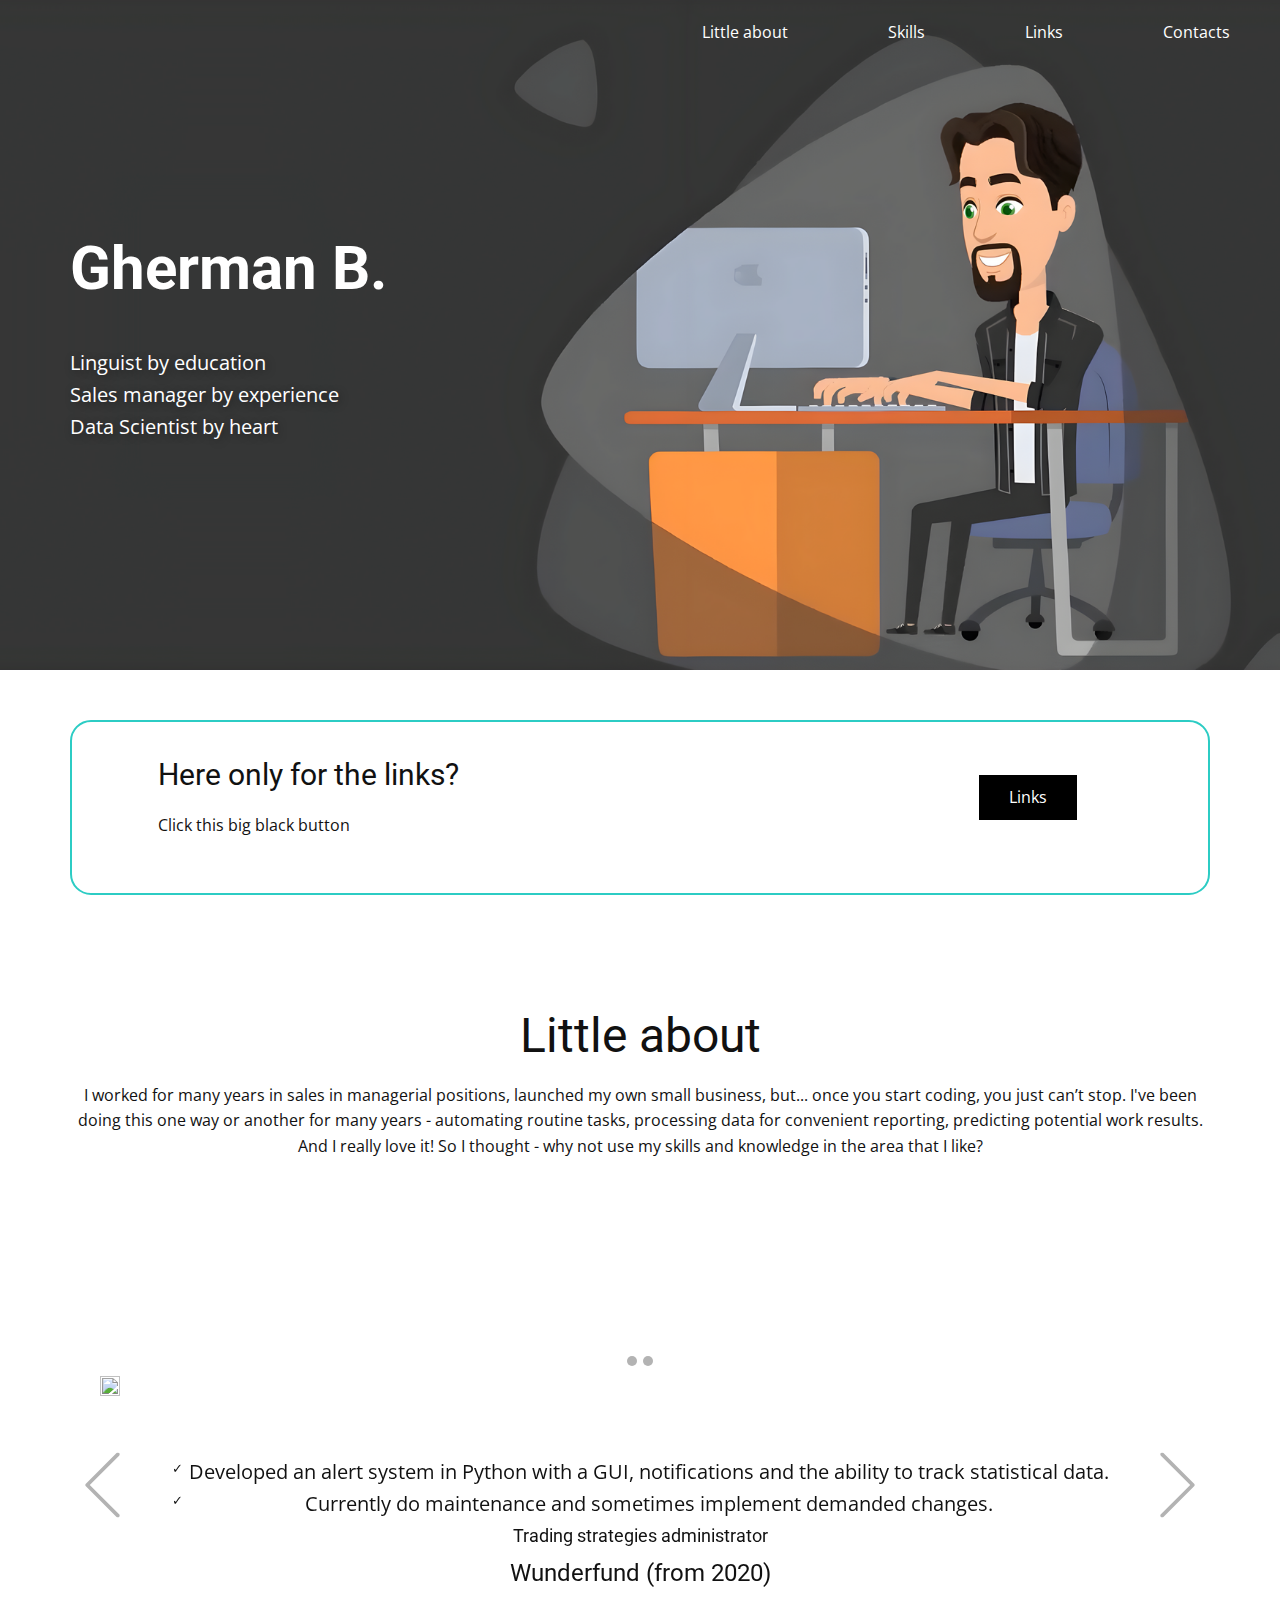
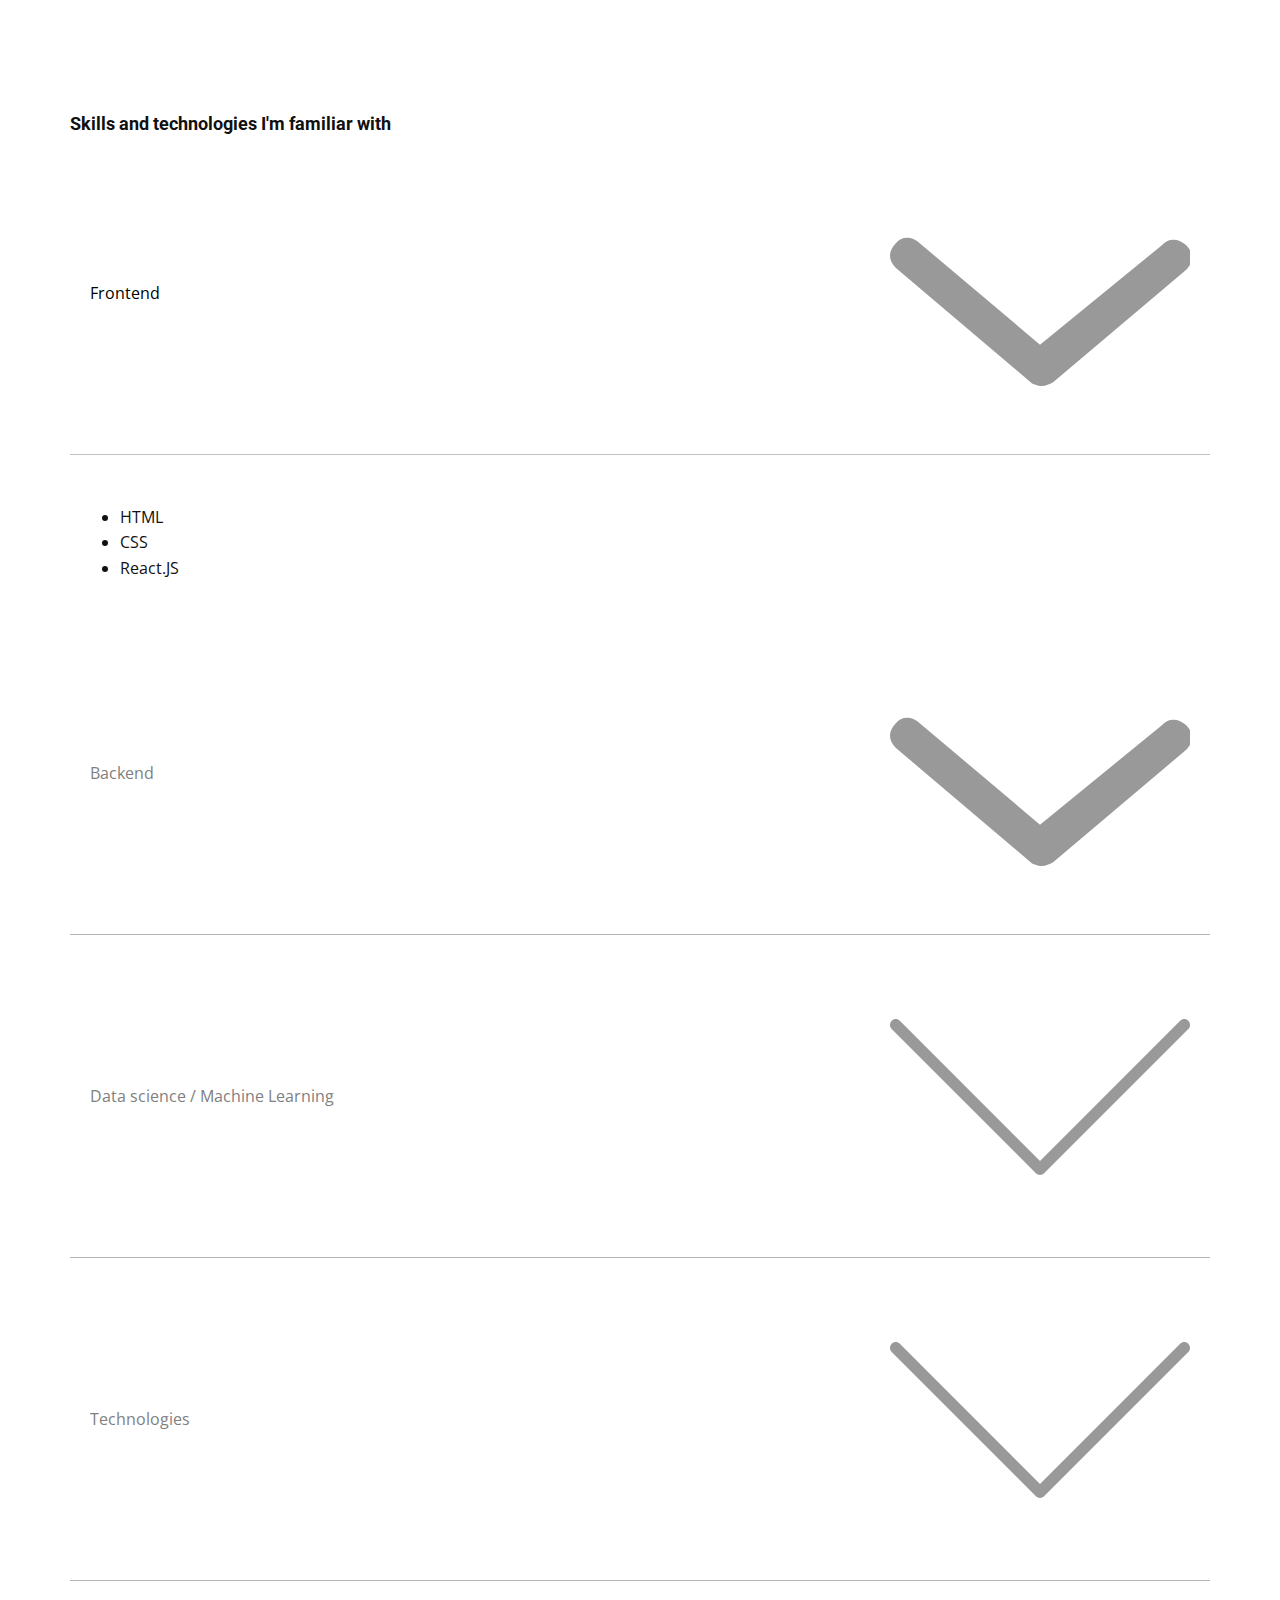
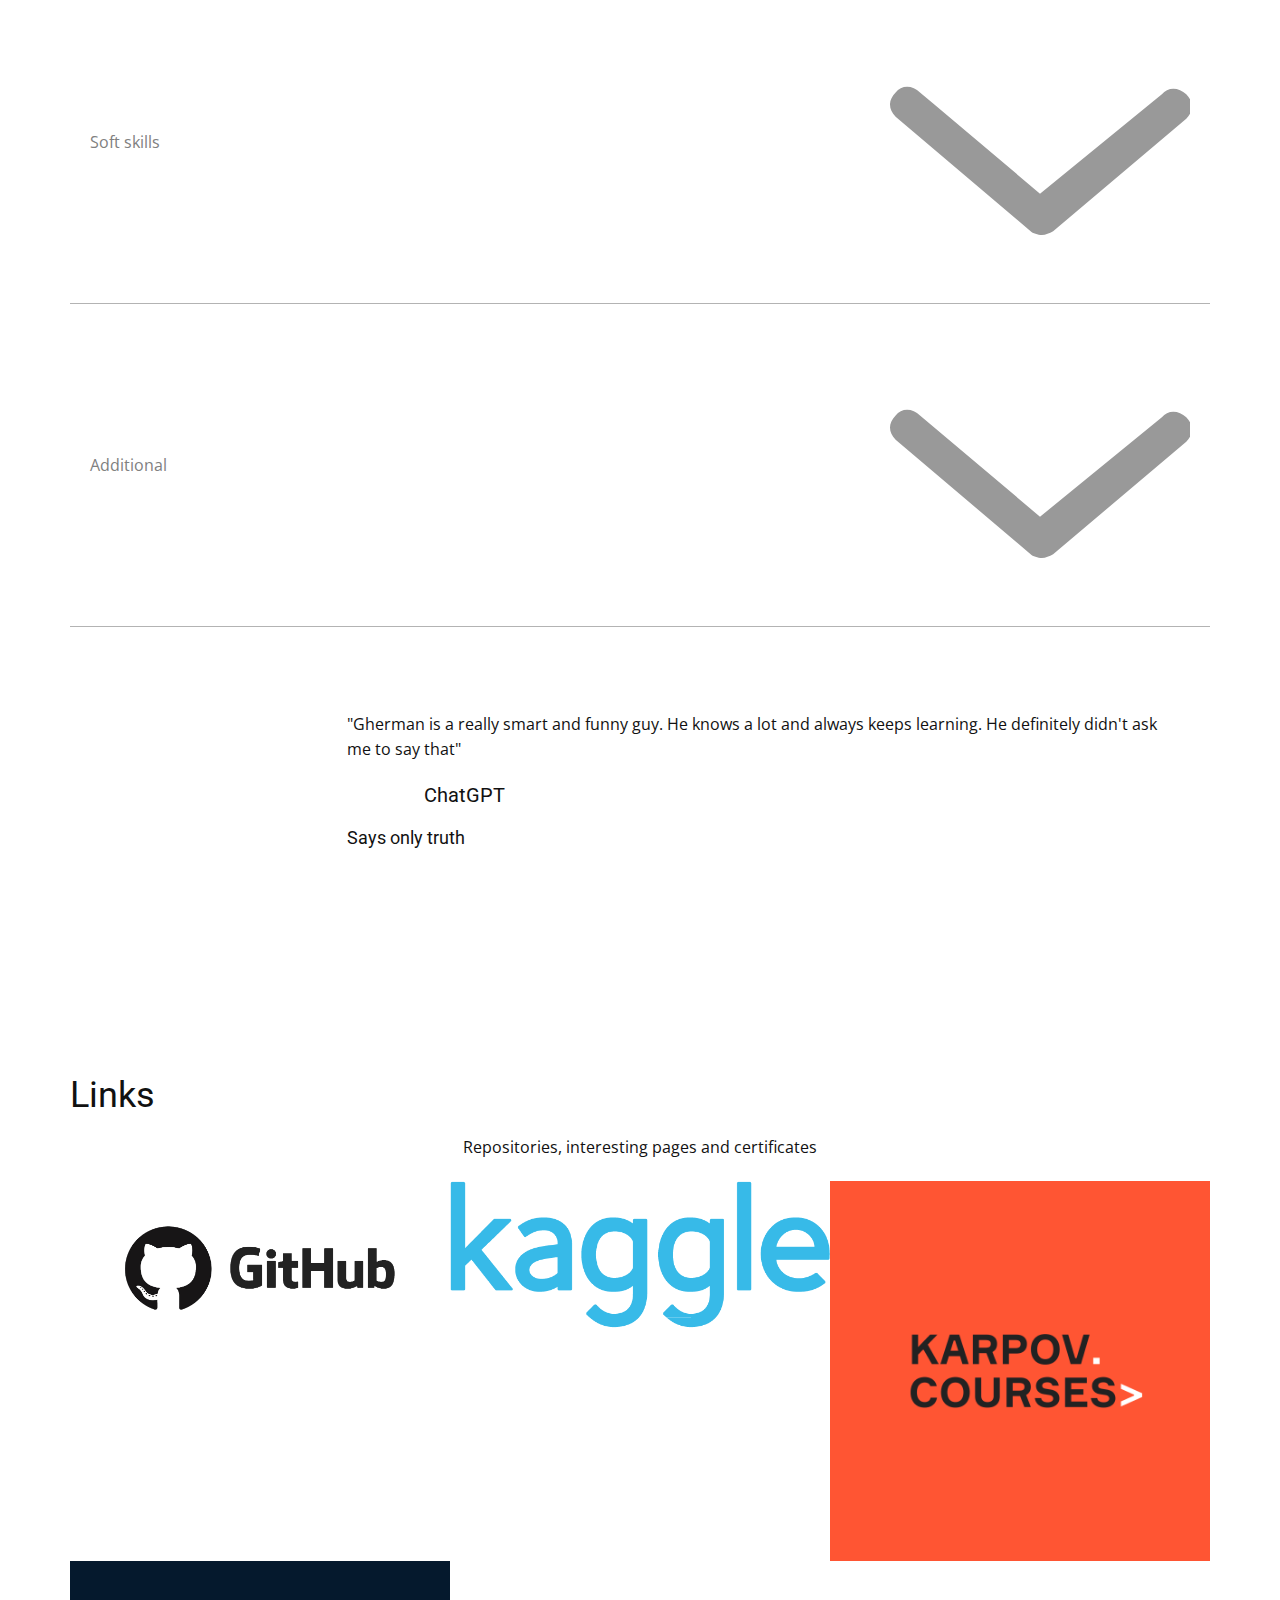
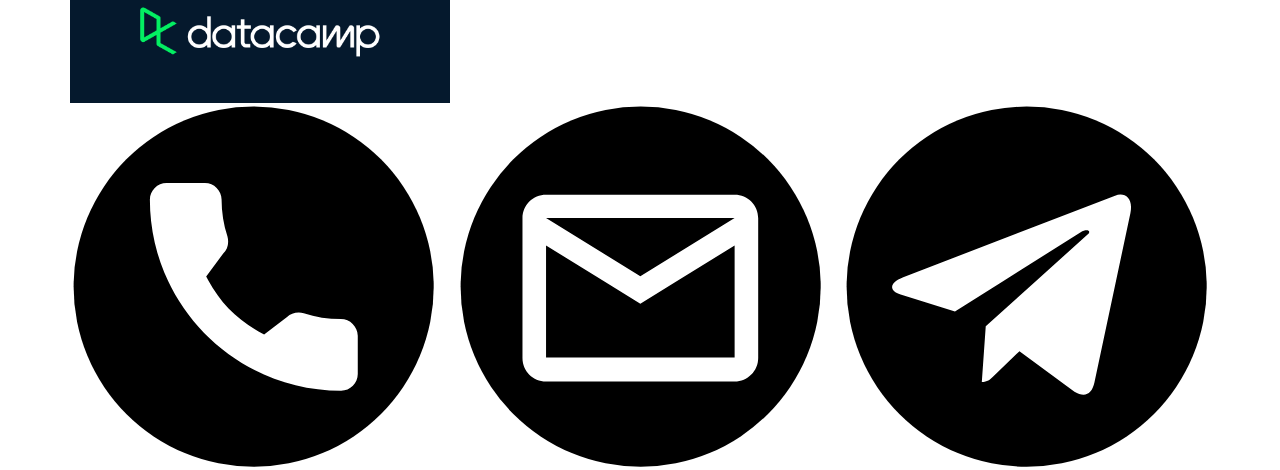
==== commit 8eed6ad4: "Add files via upload" ====
--- a/index.html
+++ b/index.html
@@ -19,6 +19,7 @@
     
     
     
+    
     <script type="application/ld+json">{
 		"@context": "http://schema.org",
 		"@type": "Organization",
@@ -28,7 +29,7 @@
     <meta property="og:title" content="Gherman B">
     <meta property="og:type" content="website">
   <meta data-intl-tel-input-cdn-path="intlTelInput/"></head>
-  <body data-home-page="Gherman-B.html" data-home-page-title="Gherman B" class="u-body u-overlap u-xl-mode" data-lang="ru"><header class="u-clearfix u-header u-valign-middle u-header" id="sec-0383"><nav class="u-menu u-menu-one-level u-offcanvas u-menu-1">
+  <body class="u-body u-overlap u-xl-mode" data-lang="ru"><header class="u-clearfix u-header u-valign-middle u-header" id="sec-0383"><nav class="u-menu u-menu-one-level u-offcanvas u-menu-1">
         <div class="menu-collapse">
           <a class="u-button-style u-custom-color u-custom-text-color u-nav-link" href="#">
             <svg class="u-svg-link" viewBox="0 0 24 24"><use xmlns:xlink="http://www.w3.org/1999/xlink" xlink:href="#svg-2e37"></use></svg>
@@ -154,96 +155,161 @@
         </div>
       </div>
     </section>
-    <section class="u-align-center u-clearfix u-white u-section-4" id="sec-d1c3">
+    <section class="u-align-left u-clearfix u-section-4" id="sec-7b2e">
+      <div class="u-clearfix u-sheet u-valign-middle u-sheet-1">
+        <div id="carousel-82ff" data-interval="5000" data-u-ride="carousel" class="u-carousel u-expanded-width-xs u-slider u-slider-1">
+          <ol class="u-absolute-hcenter u-carousel-indicators u-carousel-indicators-1">
+            <li data-u-target="#carousel-82ff" class="u-active u-grey-30 u-shape-circle" data-u-slide-to="0" style="width: 10px; height: 10px;"></li>
+            <li data-u-target="#carousel-82ff" class="u-grey-30 u-shape-circle" data-u-slide-to="1" style="width: 10px; height: 10px;"></li>
+          </ol>
+          <div class="u-carousel-inner" role="listbox">
+            <div class="u-active u-align-center u-carousel-item u-container-style u-slide">
+              <div class="u-container-layout u-valign-middle u-container-layout-1"><span class="u-file-icon u-icon u-icon-1"><img src="images/1063299.png" alt=""></span>
+                <ul class="u-align-center u-custom-list u-text u-text-default u-text-1">
+                  <li>
+                    <div class="u-list-icon">
+                      <div>✓</div>
+                    </div>
+                    <span style="font-size: 1.25rem;">Developed an alert system in Python with a GUI, notifications and the ability to track statistical data.</span>
+                  </li>
+                  <li>
+                    <div class="u-list-icon">
+                      <div>✓</div>
+                    </div>
+                    <span style="font-size: 1.25rem;">Currently do maintenance and sometimes implement demanded changes.</span>
+                  </li>
+                </ul>
+                <h6 class="u-align-center u-text u-text-2">Trading strategies&nbsp;administrator</h6>
+                <h4 class="u-align-center u-text u-text-3">Wunderfund (from 2020)<br>
+                </h4>
+              </div>
+            </div>
+            <div class="u-align-center u-carousel-item u-container-style u-expanded-width-lg u-expanded-width-xl u-slide">
+              <div class="u-container-layout u-valign-middle u-container-layout-2"><span class="u-file-icon u-icon u-icon-2"><img src="images/1063299.png" alt=""></span>
+                <ul class="u-align-center u-custom-list u-text u-text-default u-text-4">
+                  <li>
+                    <div class="u-list-icon">
+                      <div>✓</div>
+                    </div>
+                    <span style="font-size: 1.25rem;"> Created an MVP for a startup from scratch. Frontend - React.js, backend - FastAPI, database - MySQL.&nbsp;</span>
+                  </li>
+                  <li>
+                    <div class="u-list-icon">
+                      <div>✓</div>
+                    </div>
+                    <span style="font-size: 1.25rem;">Implemented authentification and crypto payments modules</span>
+                  </li>
+                  <li>
+                    <div class="u-list-icon">
+                      <div>✓</div>
+                    </div>
+                    <span style="font-size: 1.25rem;">Implemented generative NLP model. </span>
+                  </li>
+                </ul>
+                <h6 class="u-align-center u-text u-text-5">MVP Developer</h6>
+                <h4 class="u-align-center u-text u-text-6">Tradience.io (from 2023)<br>
+                </h4>
+              </div>
+            </div>
+          </div>
+          <a class="u-absolute-vcenter u-carousel-control u-carousel-control-prev u-text-grey-30 u-carousel-control-1" href="#carousel-82ff" role="button" data-u-slide="prev">
+            <span aria-hidden="true">
+              <svg viewBox="0 0 477.175 477.175"><path d="M145.188,238.575l215.5-215.5c5.3-5.3,5.3-13.8,0-19.1s-13.8-5.3-19.1,0l-225.1,225.1c-5.3,5.3-5.3,13.8,0,19.1l225.1,225
+                    c2.6,2.6,6.1,4,9.5,4s6.9-1.3,9.5-4c5.3-5.3,5.3-13.8,0-19.1L145.188,238.575z"></path></svg>
+            </span>
+            <span class="sr-only">+Previous</span>
+          </a>
+          <a class="u-absolute-vcenter u-carousel-control u-carousel-control-next u-text-grey-30 u-carousel-control-2" href="#carousel-82ff" role="button" data-u-slide="next">
+            <span aria-hidden="true">
+              <svg viewBox="0 0 477.175 477.175"><path d="M360.731,229.075l-225.1-225.1c-5.3-5.3-13.8-5.3-19.1,0s-5.3,13.8,0,19.1l215.5,215.5l-215.5,215.5
+                    c-5.3,5.3-5.3,13.8,0,19.1c2.6,2.6,6.1,4,9.5,4c3.4,0,6.9-1.3,9.5-4l225.1-225.1C365.931,242.875,365.931,234.275,360.731,229.075z"></path></svg>
+            </span>
+            <span class="sr-only">+Next</span>
+          </a>
+        </div>
+      </div>
+    </section>
+    <section class="u-align-center u-clearfix u-white u-section-5" id="sec-d1c3">
       <div class="u-clearfix u-sheet u-valign-middle-xs u-valign-top-lg u-valign-top-md u-valign-top-sm u-valign-top-xl u-sheet-1">
-        <h2 class="u-text u-text-default u-text-1">Skills<br>
+        <h2 class="u-text u-text-default u-text-1">Skills and technologies I'm familiar with<br>
         </h2>
         <div class="u-accordion u-spacing-2 u-accordion-1">
-          <div class="u-accordion-item">
-            <a class="active u-accordion-link u-border-1 u-border-active-grey-25 u-border-grey-30 u-border-hover-grey-30 u-border-no-left u-border-no-right u-border-no-top u-button-style u-text-active-black u-text-grey-50 u-text-hover-black u-accordion-link-1" id="link-accordion-7c0e" aria-controls="accordion-7c0e" aria-selected="true">
-              <span class="u-accordion-link-text">Programming</span><span class="u-accordion-link-icon u-icon u-text-grey-40 u-icon-1"><svg class="u-svg-link" preserveAspectRatio="xMidYMin slice" viewBox="0 0 512 512" style=""><use xmlns:xlink="http://www.w3.org/1999/xlink" xlink:href="#svg-efea"></use></svg><svg xmlns="http://www.w3.org/2000/svg" xmlns:xlink="http://www.w3.org/1999/xlink" version="1.1" xml:space="preserve" class="u-svg-content" viewBox="0 0 512 512" x="0px" y="0px" id="svg-efea" style="enable-background:new 0 0 512 512;"><g><g><path d="M509.121,125.966c-3.838-3.838-10.055-3.838-13.893,0L256.005,365.194L16.771,125.966c-3.838-3.838-10.055-3.838-13.893,0    c-3.838,3.838-3.838,10.055,0,13.893l246.18,246.175c1.842,1.842,4.337,2.878,6.947,2.878c2.61,0,5.104-1.036,6.946-2.878    l246.17-246.175C512.959,136.021,512.959,129.804,509.121,125.966z"></path>
+          <div class="u-accordion-item u-accordion-item-1">
+            <a class="active u-accordion-link u-border-1 u-border-active-grey-25 u-border-grey-30 u-border-hover-grey-30 u-border-no-left u-border-no-right u-border-no-top u-button-style u-text-active-black u-text-grey-50 u-text-hover-black u-accordion-link-1" id="link-f5fd" aria-controls="f5fd" aria-selected="true">
+              <span class="u-accordion-link-text">Frontend</span><span class="u-accordion-link-icon u-icon u-text-grey-40 u-icon-1"><svg class="u-svg-link" preserveAspectRatio="xMidYMin slice" viewBox="0 0 16 16" style=""><use xmlns:xlink="http://www.w3.org/1999/xlink" xlink:href="#svg-ddcf"></use></svg><svg class="u-svg-content" viewBox="0 0 16 16" x="0px" y="0px" id="svg-ddcf"><path d="M8,10.7L1.6,5.3c-0.4-0.4-1-0.4-1.3,0c-0.4,0.4-0.4,0.9,0,1.3l7.2,6.1c0.1,0.1,0.4,0.2,0.6,0.2s0.4-0.1,0.6-0.2l7.1-6
+	c0.4-0.4,0.4-0.9,0-1.3c-0.4-0.4-1-0.4-1.3,0L8,10.7z"></path></svg></span>
+            </a>
+            <div class="u-accordion-active u-accordion-pane u-align-left u-container-style u-accordion-pane-1" id="f5fd" aria-labelledby="link-f5fd">
+              <div class="u-container-layout u-container-layout-1">
+                <ul class="u-text u-text-default u-text-2">
+                  <li>HTML</li>
+                  <li>CSS</li>
+                  <li>React.JS<br>
+                  </li>
+                </ul>
+              </div>
+            </div>
+          </div>
+          <div class="u-accordion-item u-accordion-item-2">
+            <a class="u-accordion-link u-border-1 u-border-active-grey-25 u-border-grey-30 u-border-hover-grey-30 u-border-no-left u-border-no-right u-border-no-top u-button-style u-text-active-black u-text-grey-50 u-text-hover-black u-accordion-link-2" id="link-8f61" aria-controls="8f61" aria-selected="false">
+              <span class="u-accordion-link-text">Backend</span><span class="u-accordion-link-icon u-icon u-text-grey-40 u-icon-2"><svg class="u-svg-link" preserveAspectRatio="xMidYMin slice" viewBox="0 0 16 16" style=""><use xmlns:xlink="http://www.w3.org/1999/xlink" xlink:href="#svg-ad56"></use></svg><svg class="u-svg-content" viewBox="0 0 16 16" x="0px" y="0px" id="svg-ad56"><path d="M8,10.7L1.6,5.3c-0.4-0.4-1-0.4-1.3,0c-0.4,0.4-0.4,0.9,0,1.3l7.2,6.1c0.1,0.1,0.4,0.2,0.6,0.2s0.4-0.1,0.6-0.2l7.1-6
+	c0.4-0.4,0.4-0.9,0-1.3c-0.4-0.4-1-0.4-1.3,0L8,10.7z"></path></svg></span>
+            </a>
+            <div class="u-accordion-pane u-align-left u-container-style u-accordion-pane-2" id="8f61" aria-labelledby="link-8f61">
+              <div class="u-container-layout u-container-layout-2">
+                <ul class="u-text u-text-default u-text-3">
+                  <li>FastAPI</li>
+                  <li>MySQL, Postgres</li>
+                  <li>SQLAlchemy</li>
+                  <li>Selenium, requests, etc<br>
+                  </li>
+                </ul>
+              </div>
+            </div>
+          </div>
+          <div class="u-accordion-item u-accordion-item-3">
+            <a class="u-accordion-link u-border-1 u-border-active-grey-25 u-border-grey-30 u-border-hover-grey-30 u-border-no-left u-border-no-right u-border-no-top u-button-style u-text-active-black u-text-grey-50 u-text-hover-black u-accordion-link-3" id="link-accordion-7c0e" aria-controls="accordion-7c0e" aria-selected="false">
+              <span class="u-accordion-link-text">Data science / Machine Learning</span><span class="u-accordion-link-icon u-icon u-text-grey-40 u-icon-3"><svg class="u-svg-link" preserveAspectRatio="xMidYMin slice" viewBox="0 0 512 512" style=""><use xmlns:xlink="http://www.w3.org/1999/xlink" xlink:href="#svg-efea"></use></svg><svg xmlns="http://www.w3.org/2000/svg" xmlns:xlink="http://www.w3.org/1999/xlink" version="1.1" xml:space="preserve" class="u-svg-content" viewBox="0 0 512 512" x="0px" y="0px" id="svg-efea" style="enable-background:new 0 0 512 512;"><g><g><path d="M509.121,125.966c-3.838-3.838-10.055-3.838-13.893,0L256.005,365.194L16.771,125.966c-3.838-3.838-10.055-3.838-13.893,0    c-3.838,3.838-3.838,10.055,0,13.893l246.18,246.175c1.842,1.842,4.337,2.878,6.947,2.878c2.61,0,5.104-1.036,6.946-2.878    l246.17-246.175C512.959,136.021,512.959,129.804,509.121,125.966z"></path>
 </g>
 </g></svg></span>
             </a>
-            <div class="u-accordion-active u-accordion-pane u-align-left u-container-style u-accordion-pane-1" id="accordion-7c0e" aria-labelledby="link-accordion-7c0e">
-              <div class="u-container-layout u-valign-top u-container-layout-1">
-                <ul class="u-custom-list u-text u-text-2">
-                  <li>
-                    <div class="u-list-icon">
-                      <div xmlns="http://www.w3.org/2000/svg" xmlns:xlink="http://www.w3.org/1999/xlink" version="1.1" xml:space="preserve" class="u-svg-content">–</div>
-                    </div>Python, SQL
-                  </li>
-                  <li>
-                    <div class="u-list-icon">
-                      <div xmlns="http://www.w3.org/2000/svg" xmlns:xlink="http://www.w3.org/1999/xlink" version="1.1" xml:space="preserve" class="u-svg-content">–</div>
-                    </div>SQLAlchemy, FastAPI, Selenium, requests, etc
-                  </li>
-                  <li>
-                    <div class="u-list-icon">
-                      <div xmlns="http://www.w3.org/2000/svg" xmlns:xlink="http://www.w3.org/1999/xlink" version="1.1" xml:space="preserve" class="u-svg-content">–</div>
-                    </div>numpy, pandas, json, matplotlib, seaborn, scipy, etc
-                  </li>
-                  <li>
-                    <div class="u-list-icon">
-                      <div xmlns="http://www.w3.org/2000/svg" xmlns:xlink="http://www.w3.org/1999/xlink" version="1.1" xml:space="preserve" class="u-svg-content">–</div>
-                    </div>sklearn, pytorch, transformers, boostings, etc
-                  </li>
-                  <li>
-                    <div class="u-list-icon">
-                      <div xmlns="http://www.w3.org/2000/svg" xmlns:xlink="http://www.w3.org/1999/xlink" version="1.1" xml:space="preserve" class="u-svg-content">–</div>
-                    </div>Other libraries that I need in any type of work. Even if I don't know Google always can help :)
-                  </li>
-                </ul>
-              </div>
-            </div>
-          </div>
-          <div class="u-accordion-item">
-            <a class="u-accordion-link u-border-1 u-border-active-grey-25 u-border-grey-30 u-border-hover-grey-30 u-border-no-left u-border-no-right u-border-no-top u-button-style u-text-active-black u-text-grey-50 u-text-hover-black u-accordion-link-2" id="link-accordion-05cb" aria-controls="accordion-05cb" aria-selected="false">
+            <div class="u-accordion-pane u-align-left u-container-style u-accordion-pane-3" id="accordion-7c0e" aria-labelledby="link-accordion-7c0e">
+              <div class="u-container-layout u-valign-top u-container-layout-3">
+                <ul class="u-text u-text-4">
+                  <li> numpy, pandas, matplotlib, seaborn, scipy, etc</li>
+                  <li>sklearn, pytorch</li>
+                  <li>Classic models (trees, forests, KNN, etc)</li>
+                  <li>Transformers, boostings, NN</li>
+                </ul>
+              </div>
+            </div>
+          </div>
+          <div class="u-accordion-item u-accordion-item-4">
+            <a class="u-accordion-link u-border-1 u-border-active-grey-25 u-border-grey-30 u-border-hover-grey-30 u-border-no-left u-border-no-right u-border-no-top u-button-style u-text-active-black u-text-grey-50 u-text-hover-black u-accordion-link-4" id="link-accordion-05cb" aria-controls="accordion-05cb" aria-selected="false">
               <span class="u-accordion-link-text">Technologies<br>
-              </span><span class="u-accordion-link-icon u-icon u-text-grey-40 u-icon-2"><svg class="u-svg-link" preserveAspectRatio="xMidYMin slice" viewBox="0 0 512 512" style=""><use xmlns:xlink="http://www.w3.org/1999/xlink" xlink:href="#svg-6ce4"></use></svg><svg xmlns="http://www.w3.org/2000/svg" xmlns:xlink="http://www.w3.org/1999/xlink" version="1.1" xml:space="preserve" class="u-svg-content" viewBox="0 0 512 512" x="0px" y="0px" id="svg-6ce4" style="enable-background:new 0 0 512 512;"><g><g><path d="M509.121,125.966c-3.838-3.838-10.055-3.838-13.893,0L256.005,365.194L16.771,125.966c-3.838-3.838-10.055-3.838-13.893,0    c-3.838,3.838-3.838,10.055,0,13.893l246.18,246.175c1.842,1.842,4.337,2.878,6.947,2.878c2.61,0,5.104-1.036,6.946-2.878    l246.17-246.175C512.959,136.021,512.959,129.804,509.121,125.966z"></path>
+              </span><span class="u-accordion-link-icon u-icon u-text-grey-40 u-icon-4"><svg class="u-svg-link" preserveAspectRatio="xMidYMin slice" viewBox="0 0 512 512" style=""><use xmlns:xlink="http://www.w3.org/1999/xlink" xlink:href="#svg-6ce4"></use></svg><svg xmlns="http://www.w3.org/2000/svg" xmlns:xlink="http://www.w3.org/1999/xlink" version="1.1" xml:space="preserve" class="u-svg-content" viewBox="0 0 512 512" x="0px" y="0px" id="svg-6ce4" style="enable-background:new 0 0 512 512;"><g><g><path d="M509.121,125.966c-3.838-3.838-10.055-3.838-13.893,0L256.005,365.194L16.771,125.966c-3.838-3.838-10.055-3.838-13.893,0    c-3.838,3.838-3.838,10.055,0,13.893l246.18,246.175c1.842,1.842,4.337,2.878,6.947,2.878c2.61,0,5.104-1.036,6.946-2.878    l246.17-246.175C512.959,136.021,512.959,129.804,509.121,125.966z"></path>
 </g>
 </g></svg></span>
             </a>
-            <div class="u-accordion-pane u-align-left u-container-style u-accordion-pane-2" id="accordion-05cb" aria-labelledby="link-accordion-05cb">
-              <div class="u-container-layout u-container-layout-2">
-                <ul class="u-custom-list u-text u-text-3">
-                  <li>
-                    <div class="u-list-icon">
-                      <div xmlns="http://www.w3.org/2000/svg" xmlns:xlink="http://www.w3.org/1999/xlink" version="1.1" xml:space="preserve" class="u-svg-content">–</div>
-                    </div>Linux
-                  </li>
-                  <li>
-                    <div class="u-list-icon">
-                      <div xmlns="http://www.w3.org/2000/svg" xmlns:xlink="http://www.w3.org/1999/xlink" version="1.1" xml:space="preserve" class="u-svg-content">–</div>
-                    </div>Docker
-                  </li>
-                  <li>
-                    <div class="u-list-icon">
-                      <div xmlns="http://www.w3.org/2000/svg" xmlns:xlink="http://www.w3.org/1999/xlink" version="1.1" xml:space="preserve" class="u-svg-content">–</div>
-                    </div>Git
-                  </li>
-                  <li>
-                    <div class="u-list-icon">
-                      <div xmlns="http://www.w3.org/2000/svg" xmlns:xlink="http://www.w3.org/1999/xlink" version="1.1" xml:space="preserve" class="u-svg-content">–</div>
-                    </div>Pyspark
-                  </li>
-                  <li>
-                    <div class="u-list-icon">
-                      <div xmlns="http://www.w3.org/2000/svg" xmlns:xlink="http://www.w3.org/1999/xlink" version="1.1" xml:space="preserve" class="u-svg-content">–</div>
-                    </div>Clickhouse, PostgreSQL
-                  </li>
-                </ul>
-              </div>
-            </div>
-          </div>
-          <div class="u-accordion-item">
-            <a class="u-accordion-link u-border-1 u-border-active-grey-25 u-border-grey-30 u-border-hover-grey-30 u-border-no-left u-border-no-right u-border-no-top u-button-style u-text-active-black u-text-grey-50 u-text-hover-black u-accordion-link-3" id="link-bc52" aria-controls="bc52" aria-selected="false">
-              <span class="u-accordion-link-text">Soft skills</span><span class="u-accordion-link-icon u-icon u-text-grey-40 u-icon-3"><svg class="u-svg-link" preserveAspectRatio="xMidYMin slice" viewBox="0 0 16 16" style=""><use xmlns:xlink="http://www.w3.org/1999/xlink" xlink:href="#svg-3b25"></use></svg><svg class="u-svg-content" viewBox="0 0 16 16" x="0px" y="0px" id="svg-3b25"><path d="M8,10.7L1.6,5.3c-0.4-0.4-1-0.4-1.3,0c-0.4,0.4-0.4,0.9,0,1.3l7.2,6.1c0.1,0.1,0.4,0.2,0.6,0.2s0.4-0.1,0.6-0.2l7.1-6
+            <div class="u-accordion-pane u-align-left u-container-style u-accordion-pane-4" id="accordion-05cb" aria-labelledby="link-accordion-05cb">
+              <div class="u-container-layout u-container-layout-4">
+                <ul class="u-text u-text-5">
+                  <li> Linux</li>
+                  <li>Docker</li>
+                  <li>Git</li>
+                  <li>Pyspark</li>
+                </ul>
+              </div>
+            </div>
+          </div>
+          <div class="u-accordion-item u-accordion-item-5">
+            <a class="u-accordion-link u-border-1 u-border-active-grey-25 u-border-grey-30 u-border-hover-grey-30 u-border-no-left u-border-no-right u-border-no-top u-button-style u-text-active-black u-text-grey-50 u-text-hover-black u-accordion-link-5" id="link-bc52" aria-controls="bc52" aria-selected="false">
+              <span class="u-accordion-link-text">Soft skills</span><span class="u-accordion-link-icon u-icon u-text-grey-40 u-icon-5"><svg class="u-svg-link" preserveAspectRatio="xMidYMin slice" viewBox="0 0 16 16" style=""><use xmlns:xlink="http://www.w3.org/1999/xlink" xlink:href="#svg-3b25"></use></svg><svg class="u-svg-content" viewBox="0 0 16 16" x="0px" y="0px" id="svg-3b25"><path d="M8,10.7L1.6,5.3c-0.4-0.4-1-0.4-1.3,0c-0.4,0.4-0.4,0.9,0,1.3l7.2,6.1c0.1,0.1,0.4,0.2,0.6,0.2s0.4-0.1,0.6-0.2l7.1-6
 	c0.4-0.4,0.4-0.9,0-1.3c-0.4-0.4-1-0.4-1.3,0L8,10.7z"></path></svg></span>
             </a>
-            <div class="u-accordion-pane u-align-left u-container-style u-accordion-pane-3" id="bc52" aria-labelledby="link-bc52">
-              <div class="u-container-layout u-container-layout-3">
-                <ul class="u-custom-list u-text u-text-default u-text-4">
+            <div class="u-accordion-pane u-align-left u-container-style u-accordion-pane-5" id="bc52" aria-labelledby="link-bc52">
+              <div class="u-container-layout u-container-layout-5">
+                <ul class="u-custom-list u-text u-text-default u-text-6">
                   <li>
                     <div class="u-list-icon">
                       <div>●</div>
@@ -269,15 +335,15 @@
               </div>
             </div>
           </div>
-          <div class="u-accordion-item">
-            <a class="u-accordion-link u-border-1 u-border-active-grey-25 u-border-grey-30 u-border-hover-grey-30 u-border-no-left u-border-no-right u-border-no-top u-button-style u-text-active-black u-text-grey-50 u-text-hover-black u-accordion-link-4" id="link-038f" aria-controls="038f" aria-selected="false">
-              <span class="u-accordion-link-text">Additional</span><span class="u-accordion-link-icon u-icon u-text-grey-40 u-icon-4"><svg class="u-svg-link" preserveAspectRatio="xMidYMin slice" viewBox="0 0 16 16" style=""><use xmlns:xlink="http://www.w3.org/1999/xlink" xlink:href="#svg-9048"></use></svg><svg class="u-svg-content" viewBox="0 0 16 16" x="0px" y="0px" id="svg-9048"><path d="M8,10.7L1.6,5.3c-0.4-0.4-1-0.4-1.3,0c-0.4,0.4-0.4,0.9,0,1.3l7.2,6.1c0.1,0.1,0.4,0.2,0.6,0.2s0.4-0.1,0.6-0.2l7.1-6
+          <div class="u-accordion-item u-accordion-item-6">
+            <a class="u-accordion-link u-border-1 u-border-active-grey-25 u-border-grey-30 u-border-hover-grey-30 u-border-no-left u-border-no-right u-border-no-top u-button-style u-text-active-black u-text-grey-50 u-text-hover-black u-accordion-link-6" id="link-038f" aria-controls="038f" aria-selected="false">
+              <span class="u-accordion-link-text">Additional</span><span class="u-accordion-link-icon u-icon u-text-grey-40 u-icon-6"><svg class="u-svg-link" preserveAspectRatio="xMidYMin slice" viewBox="0 0 16 16" style=""><use xmlns:xlink="http://www.w3.org/1999/xlink" xlink:href="#svg-9048"></use></svg><svg class="u-svg-content" viewBox="0 0 16 16" x="0px" y="0px" id="svg-9048"><path d="M8,10.7L1.6,5.3c-0.4-0.4-1-0.4-1.3,0c-0.4,0.4-0.4,0.9,0,1.3l7.2,6.1c0.1,0.1,0.4,0.2,0.6,0.2s0.4-0.1,0.6-0.2l7.1-6
 	c0.4-0.4,0.4-0.9,0-1.3c-0.4-0.4-1-0.4-1.3,0L8,10.7z"></path></svg></span>
             </a>
-            <div class="u-accordion-pane u-align-left u-container-style u-accordion-pane-4" id="038f" aria-labelledby="link-038f">
-              <div class="u-container-layout u-container-layout-4">
-                <ul class="u-text u-text-default u-text-5">
-                  <li>Languages: Russian, English, Spanish</li>
+            <div class="u-accordion-pane u-align-left u-container-style u-accordion-pane-6" id="038f" aria-labelledby="link-038f">
+              <div class="u-container-layout u-container-layout-6">
+                <ul class="u-text u-text-default u-text-7">
+                  <li>Languages: Russian, English, Ukrainian, Spanish</li>
                   <li>Business KPI understanding</li>
                   <li>Creativity</li>
                   <li>Memes making :)</li>
@@ -288,7 +354,7 @@
         </div>
       </div>
     </section>
-    <section class="u-clearfix u-section-5" id="sec-777d">
+    <section class="u-clearfix u-section-6" id="sec-777d">
       <div class="u-clearfix u-sheet u-valign-middle-xs u-sheet-1">
         <div class="u-clearfix u-expanded-width-md u-expanded-width-sm u-expanded-width-xs u-gutter-0 u-layout-wrap u-layout-wrap-1">
           <div class="u-layout">
@@ -300,7 +366,7 @@
               </div>
               <div class="u-align-center-sm u-align-center-xs u-align-left-lg u-align-left-md u-align-left-xl u-container-style u-layout-cell u-right-cell u-size-47 u-layout-cell-2">
                 <div class="u-container-layout u-valign-top u-container-layout-2">
-                  <p class="u-text u-text-1">"Gherman is a really smart and funny guy. He knows a lot and always keeps learning. He definetely didn't ask me to say that" </p>
+                  <p class="u-text u-text-1">"Gherman is a really smart and funny guy. He knows a lot and always keeps learning. He ​definitely didn't ask me to say that" </p>
                   <h5 class="u-text u-text-2">ChatGPT</h5>
                   <h6 class="u-text u-text-3">Says only truth</h6>
                 </div>
@@ -310,7 +376,7 @@
         </div>
       </div>
     </section>
-    <section class="u-align-center u-clearfix u-section-6" id="sec-1543">
+    <section class="u-align-center u-clearfix u-section-7" id="sec-1543">
       <div class="u-clearfix u-sheet u-valign-middle-xs u-sheet-1">
         <h2 class="u-text u-text-default u-text-1">Links</h2>
         <p class="u-text u-text-2">Repositories, interesting pages and certificates</p>
@@ -340,7 +406,7 @@
         </div>
       </div>
     </section>
-    <section class="u-clearfix u-section-7" id="sec-2465">
+    <section class="u-clearfix u-section-8" id="sec-2465">
       <div class="u-clearfix u-sheet u-valign-middle u-sheet-1">
         <div class="u-clearfix u-expanded-width u-layout-wrap u-layout-wrap-1">
           <div class="u-gutter-0 u-layout">
@@ -368,7 +434,6 @@
       </div>
     </section>
     
-    
+
   
-  
-</body></html>
+</body></html>